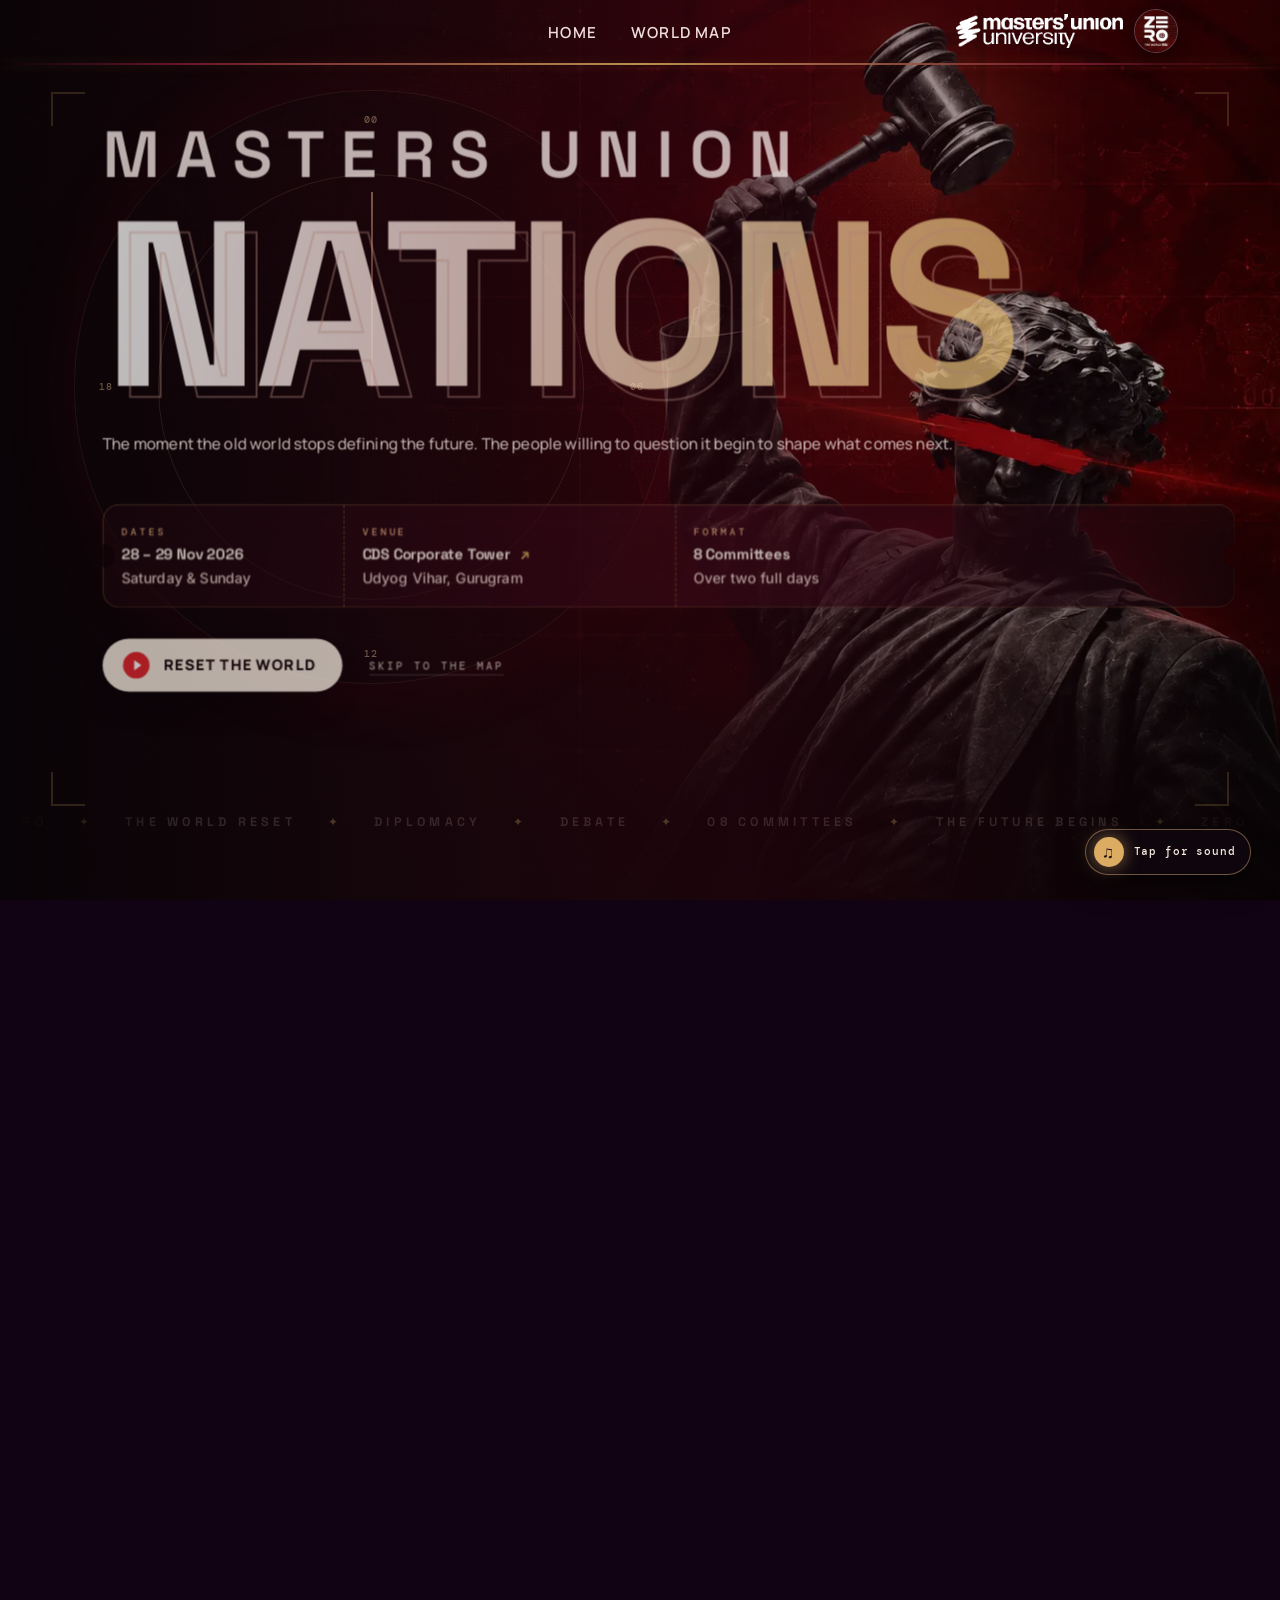
==== index.html @ 9d186e4a "Low-spec optimization and safe asset loading: index.html" ====
<!doctype html>
<html lang="en">
<head>
<base href="/">
<link rel="canonical" href="https://www.mastersunionmun.com/">
<meta charset="utf-8">
<meta name="viewport" content="width=device-width,initial-scale=1">
<meta name="theme-color" content="#100407">
<meta name="description" content="Masters' Union Nations — ZERO: The World Reset. 28–29 November 2026, Gurugram.">
<title>Masters' Union Nations — ZERO: The World Reset</title>
<link rel="preconnect" href="https://fonts.googleapis.com">
<link rel="preconnect" href="https://fonts.gstatic.com" crossorigin>
<link rel="preload" href="assets/images/mun-nations-hero-art.webp" as="image" fetchpriority="high">
<link rel="stylesheet" href="https://fonts.googleapis.com/css2?family=DM+Mono:wght@400;500&family=Manrope:wght@400;500;600;700;800&family=Playfair+Display:ital,wght@0,700;1,600&display=swap" media="print" onload="this.media='all'">
<link rel="stylesheet" href="https://fonts.googleapis.com/css2?family=Space+Grotesk:wght@400;500;600;700&family=Inter:wght@300;400;500;600;700&family=Press+Start+2P&display=swap" media="print" onload="this.media='all'">
<script>
/* Low-spec hardware gets a GPU-light site. ?perf=full overrides; ?perf=lite forces. */
(function(){
 var choice=new URLSearchParams(location.search).get('perf');
 var mem=navigator.deviceMemory,cores=navigator.hardwareConcurrency;
 var lite=choice==='lite'||(choice!=='full'&&(
  (typeof mem==='number'&&mem<=4)||(typeof cores==='number'&&cores<=4)||
  !!(navigator.connection&&navigator.connection.saveData)||
  matchMedia('(prefers-reduced-motion: reduce)').matches));
 window.MUNPerformance=Object.freeze({lite:lite,memoryGB:mem||null,cores:cores||null});
 document.documentElement.classList.toggle('low-spec',lite);
})();
</script>
<link rel="stylesheet" href="assets/css/tokens.css?v=reset-2">
<link rel="icon" type="image/svg+xml" href="assets/img/favicon.svg">
<link rel="stylesheet" href="assets/css/boardroom.css?v=reset-1">
<link rel="stylesheet" href="assets/css/home.css?v=reset-1">
<link rel="stylesheet" href="assets/css/theme-modals.css?v=reset-1" media="print" data-defer onload="this.media='all'">
<link rel="stylesheet" href="assets/css/committee-cinematics.css?v=reset-1" media="print" data-defer onload="this.media='all'">

<link rel="stylesheet" href="assets/css/committee-scenes.css?v=reset-1" media="print" data-defer onload="this.media='all'">
<link rel="stylesheet" href="assets/css/committee-sequence.css?v=4" media="print" data-defer onload="this.media='all'">
<link rel="stylesheet" href="assets/css/committee-v2.css?v=reset-1" media="print" data-defer onload="this.media='all'">
<link rel="stylesheet" href="assets/css/committee-v2-repair.css?v=reset-1" media="print" data-defer onload="this.media='all'">
<link rel="stylesheet" href="assets/css/committee-uniform.css?v=reset-1" media="print" data-defer onload="this.media='all'">
<link rel="stylesheet" href="assets/css/icard.css?v=reset-1" media="print" data-defer onload="this.media='all'">
<link rel="stylesheet" href="assets/css/revamp-home.css?v=film-word-wrap-1">
<link rel="stylesheet" href="assets/css/revamp-reset.css?v=reset-2">
<link rel="stylesheet" href="assets/css/revamp-credentials.css?v=reset-1" media="print" data-defer onload="this.media='all'">
<link rel="stylesheet" href="assets/css/map-morning-two-features.css?v=morning-2">
<link rel="stylesheet" href="assets/css/revamp-committees.css?v=perf-1" media="print" data-defer onload="this.media='all'">
<link rel="stylesheet" href="assets/css/perf.css?v=lean-1">
<link rel="stylesheet" href="assets/css/developer-credit.css?v=credits-1" media="print" data-defer onload="this.media='all'">
<link rel="stylesheet" href="assets/css/committee-prize-typography.css?v=pooltype-2" media="print" data-defer onload="this.media='all'">
<link rel="stylesheet" href="assets/css/committee-itineraries.css?v=order-of-business-1" media="print" data-defer onload="this.media='all'">
<link rel="stylesheet" href="assets/css/world-map-mcc-clarity.css?v=lean-1">
<link rel="stylesheet" href="assets/css/map-mobile.css?v=phone-map-2">
<link rel="stylesheet" href="assets/css/unhrc-protest.css?v=unhrc-1" media="print" data-defer onload="this.media='all'">
<link rel="stylesheet" href="assets/css/unhrc-aippm-editorial.css?v=editorial-1" media="print" data-defer onload="this.media='all'">
<link rel="stylesheet" href="assets/css/committee-copy-2026.css?v=content-1" media="print" data-defer onload="this.media='all'">
<link rel="stylesheet" href="assets/css/home-alignment-logo.css?v=alignment-3">
<link rel="stylesheet" href="assets/css/aippm-loader-box-fit.css?v=photo-loader-hd-2" media="print" data-defer onload="this.media='all'">
<link rel="stylesheet" href="assets/css/committee-mobile.css?v=phone-1" media="print" data-defer onload="this.media='all'">
<link rel="stylesheet" href="assets/css/intro-film.css?v=film-5">
<link rel="stylesheet" href="assets/css/low-end.css?v=20261029-1">
<script>
/* Landing stays lean until the map shows (see perf.css). Committee links opened directly never set it. */
if(location.pathname==='/'||location.pathname==='/index.html'){document.documentElement.classList.add('landing-lean');document.addEventListener('DOMContentLoaded',function(){new MutationObserver(function(_,o){if(document.body.classList.contains('at-map')){document.documentElement.classList.remove('landing-lean');o.disconnect();}}).observe(document.body,{attributes:true,attributeFilter:['class']});});}
</script>
<script>
/* Committee, modal and itinerary styles load after first paint; a committee URL opened directly needs them at once. */
if(/^\/(?:unhrc|mcc|ccep|ipl|aippm|dalal-street|startup-boardroom|international-press|startup|ip)\/?$/i.test(location.pathname))document.querySelectorAll('link[data-defer]').forEach(function(l){l.media='all';});
</script>
</head>
<body class="on-home">
<div class="grain"></div>
<div class="cursor-glow" id="cursorGlow"></div>
<header class="hud ronit" id="hud">
  <nav class="topnav" id="topnav">
    <a href="#home" data-goto="top">Home</a>
    <a href="#boardroom" data-goto="map">World map</a>
  </nav>
  <a class="mu-university-link" href="#home" data-goto="top" aria-label="Masters’ Union University"><img class="mu-university-wordmark" src="assets/img/masters-union-university-transparent.png" alt="Masters’ Union University" width="418" height="84" decoding="async"></a>
  <a class="landing-campaign-mark" href="#home" data-goto="top" aria-label="Masters' Union Nations — The World Reset"><img src="assets/img/zero-world-reset-circle.webp" alt="ZERO — The World Reset"></a>
  <button class="menu-btn" id="menuBtn" aria-label="Menu"><span></span><span></span><span></span></button>
</header>
<div class="noise">
</div>
<div class="pointer-light" id="pointerLight">
</div>
<section class="access gate-disabled" id="access" hidden aria-labelledby="accessTitle">
<div class="access-grid">
</div>
<div class="access-copy">
<p class="eyebrow">
<span class="live-dot">
</span> Diplomatic network · 2026</p>
<h1 id="accessTitle">Your seat at the<br>
<em>ZERO — The World Reset</em>
</h1>
<p>Identity clearance is required to enter the summit.</p>
<div class="access-meta">
<span>28—29 NOV 2026</span>
<span>GURUGRAM · IN</span>
</div>
</div>
<form class="credential" id="credentialForm" autocomplete="off">
<div class="lanyard">
</div>
<div class="credential-shine">
</div>
<div class="scanline">
</div>
<div class="credential-head">
<span class="seal">MU<br>N</span>
<span>DELEGATE ACCESS<br>
<b>GB—26</b>
</span>
<i id="gateLed">
</i>
</div>
<div class="portrait">
<div class="portrait-rings">
</div>
<span id="initials">ID</span>
<small>BIOMETRIC<br>CAPTURE</small>
</div>
<label for="delegateName">IDENTITY / FULL NAME</label>
<input id="delegateName" required maxlength="36" placeholder="Enter delegate name" aria-describedby="scanStatus">
<div class="credential-code">
<span>AUTH / 28.11.26</span>
<span>LEVEL / DELEGATE</span>
</div>
<button class="primary" id="verifyButton" type="submit">
<span>Verify identity</span>
<b>→</b>
</button>
<p class="scan-status" id="scanStatus">Awaiting credentials</p>
</form>
</section>
<header class="nav" id="nav">
<a class="wordmark" href="#home" data-goto="top">
<span>MU</span> Masters Union <b>Nations</b>
</a>
<nav>
<a href="#home" data-goto="top">Home</a>
</nav>
<button class="sound" id="soundToggle" aria-pressed="true">
<i>
</i>
<span>Sound on</span>
</button>
<a class="mu-university-link" href="#home" data-goto="top" aria-label="Masters’ Union University"><img class="mu-university-wordmark" src="assets/img/masters-union-university-transparent.png" alt="Masters’ Union University" width="418" height="84" decoding="async"></a>
<a class="campaign-mark-link" href="#home" data-goto="top" aria-label="Masters' Union Nations — The World Reset">
<img src="assets/img/zero-world-reset-circle.webp" alt="ZERO — The World Reset">
</a>
<button class="nav-toggle" id="navToggle" aria-label="Toggle navigation">Menu</button>
</header>
<div class="journey" id="journey">
<div class="journey-stick" id="journeyStick">
<section class="scene lobby ronit" id="home">
  <canvas id="stars"></canvas>
  <div class="lobby-glow a"></div><div class="lobby-glow b"></div>
  <div class="hero-ring" aria-hidden="true">
    <svg viewBox="0 0 400 400" fill="none">
      <circle cx="200" cy="200" r="196"/><circle cx="200" cy="200" r="150" stroke-dasharray="2 7"/>
      <ellipse cx="200" cy="200" rx="196" ry="70"/><ellipse cx="200" cy="200" rx="70" ry="196"/>
      <ellipse cx="200" cy="200" rx="140" ry="196"/><ellipse cx="200" cy="200" rx="196" ry="140"/>
      <path d="M4 200h392M200 4v392"/>
    </svg>
  </div>
  <i class="corner tl"></i><i class="corner tr"></i><i class="corner bl"></i><i class="corner br"></i>
  <div class="scroll-hint" aria-hidden="true"><span>SCROLL</span><i></i></div>
  <div class="hero-ticker" aria-hidden="true"><div class="track" id="tickerTrack"></div></div>
  <div class="zero-line" aria-hidden="true"><i></i><i></i><i></i></div>
  <div class="time-dial" aria-hidden="true"><i class="time-dial-hand"></i><b>00</b><b>06</b><b>12</b><b>18</b></div>
  <div class="time-readout" aria-hidden="true"><span>WORLD CLOCK / 2026</span><strong>23:59:<em id="timeSeconds">59</em></strong><small>THE FINAL SECOND</small></div>
  <div class="lobby-content">
    <p class="lobby-kicker">THE 2026 THEME <span>·</span> ZERO, THE WORLD RESET</p>
    <h1 class="lobby-title"><span class="t1">Masters Union</span><span class="t2" data-t="Nations">Nations</span></h1>
    <p class="lobby-sub">The moment the old world stops defining the future. The people willing to question it begin to shape what comes next.</p>
    <div class="pass" role="group" aria-label="Event details">
      <div class="pass-seg">
        <small>Dates</small>
        <b>28 &ndash; 29 Nov 2026</b>
        <span>Saturday &amp; Sunday</span>
      </div>
      <a class="pass-seg pass-link" href="https://www.google.com/maps/search/?api=1&amp;query=CDS+Corporate+Tower+Udyog+Vihar+Gurugram" target="_blank" rel="noopener" aria-label="Open CDS Corporate Tower, Udyog Vihar, Gurugram in Google Maps">
        <small>Venue</small>
        <b>CDS Corporate Tower <i>&#8599;</i></b>
        <span>Udyog Vihar, Gurugram</span>
      </a>
      <div class="pass-seg">
        <small>Format</small>
        <b>8 Committees</b>
        <span>Over two full days</span>
      </div>
      <div class="pass-seg pass-count" id="countdown" role="timer" aria-label="Time until the world resets">
        <small>The World Resets in</small>
        <div class="pc-digits">
          <div><b id="cd-days">00</b><i>days</i></div><u>:</u>
          <div><b id="cd-hours">00</b><i>hrs</i></div><u>:</u>
          <div><b id="cd-mins">00</b><i>min</i></div><u>:</u>
          <div><b id="cd-secs">00</b><i>sec</i></div>
        </div>
      </div>
    </div>
  </div>
</section>
<div class="dusk" aria-hidden="true"></div>
<canvas class="globe-canvas" id="globeCanvas" aria-hidden="true"></canvas>
<div class="impact-flash" id="impactFlash" aria-hidden="true"></div>
<div class="impact-veil" id="impactVeil" aria-hidden="true"><strong>THE WORLD RESETS</strong></div>
<div class="gb-words" aria-hidden="true"><span class="gb-word gb-l">ZERO</span><span class="gb-word gb-r">THE WORLD RESET</span></div>
<section class="theme-reveal" id="themeReveal" aria-hidden="true" aria-label="2026 theme reveal">
  <div class="theme-reveal-orbit" aria-hidden="true"><i></i></div>
  <div class="theme-reveal-inner">
    <div class="theme-reveal-top"><span>MASTERS' UNION NATIONS</span><span>TIME / 00:00:00</span></div>
    <div class="theme-reveal-title"><p>THE FINAL SECOND</p><h2><span>ZERO</span><em>THE WORLD RESET</em></h2><i aria-hidden="true"></i><p class="theme-reveal-deck">The old order ends. The future is yours to shape.</p></div>
    <div class="theme-reveal-bottom"><span>28—29 NOVEMBER 2026</span><span>SCROLL TO WITNESS THE RESET ↓</span></div>
  </div>
</section>
<div class="thud-ring" aria-hidden="true"></div>
<main>
<section class="boardroom" id="boardroom">
<div class="map-heading" aria-hidden="true">
<span class="live-dot"></span>
<p>Global committee network</p>
<b>Select a destination</b>
</div>
<div class="map-camera" id="mapCamera">
<div class="map-pan" aria-label="Swipe horizontally to explore the world map">
<div class="map-stage" id="mapStage">
<div class="map-aura">
</div>
<svg class="world" viewBox="0 0 1000 520" preserveAspectRatio="none" role="img" aria-label="Interactive world map showing eight committee destinations">
<defs>
<filter id="glow">
<feGaussianBlur stdDeviation="5" result="b"/>
<feMerge>
<feMergeNode in="b"/>
<feMergeNode in="SourceGraphic"/>
</feMerge>
</filter>
</defs>
<g class="routes" id="routes">
</g>
</svg>
<div class="nodes" id="nodes">
</div>
<aside class="map-cable" id="mapCable" aria-hidden="true"><pre id="mapCableText"></pre></aside>
<aside class="map-preview" id="mapPreview"><span id="previewNum">01</span><div><small id="previewCity">GENEVA</small><b id="previewCode">UNHRC</b><p id="previewAgenda">Addressing human trafficking across Asia and Africa.</p></div><i>ENTER ↗</i></aside>
<div class="map-readout">
<span>CURSOR <b id="coords">28.46°N / 77.02°E</b>
</span>
<span>ACTIVE ROOMS <b>08</b>
</span>
</div>
</div>
 </div>
</div>
<div class="committee-rail" id="committeeRail">
</div>
</section>
</main>
</div>
</div>

<section class="committee-flight" id="committeeFlight" aria-hidden="true" aria-label="Journey to committee">
<div class="cf-stars" aria-hidden="true"></div><div class="cf-globe" aria-hidden="true"><span class="cf-globe-shine"></span></div><div class="cf-ring" aria-hidden="true"></div>
<div class="cf-destination"><small>ROUTE LOCKED</small><b id="cfCity">MUMBAI</b><span id="cfCommittee">DALAL STREET</span></div>
<svg class="cf-rocket" viewBox="0 0 180 90" aria-hidden="true"><defs><linearGradient id="rocketHull" x1="0" x2="1"><stop stop-color="#fff4d3"/><stop offset=".7" stop-color="#e4c999"/><stop offset="1" stop-color="#fff"/></linearGradient><linearGradient id="rocketFlame" x1="0" x2="1"><stop stop-color="#ff5e75"/><stop offset=".55" stop-color="#ffd36a"/><stop offset="1" stop-color="#fff8d5"/></linearGradient></defs><path d="M28 43 2 31l11 16L2 59l28-6" fill="url(#rocketFlame)"/><path d="M48 29Q82 3 153 12l18 33-18 33Q82 87 48 61l-12-16z" fill="url(#rocketHull)" stroke="#c28f56" stroke-width="3"/><path d="M91 18q-4 27 0 54M53 29 38 17l-2 25m17 19L38 73l-2-21" fill="#c93336" stroke="#f1c46e" stroke-width="3"/><circle cx="127" cy="45" r="11" fill="#17445b" stroke="#ffd987" stroke-width="5"/><path d="M164 30q13 15 0 30" fill="#e23c3a" stroke="#ffd987" stroke-width="3"/></svg>
<img class="cf-broker" src="assets/images/dalal-broker-portrait-v2.webp" alt="" aria-hidden="true" loading="lazy" decoding="async">
<div class="cf-caption"><small>MASTERS' UNION NATIONS</small><b>One world.<br>One decisive move.</b></div>
<button class="cf-skip" id="committeeJourneySkip" type="button">Skip journey <span>↗</span></button>
</section>

<section class="dalal-crash" id="dalalCrash" aria-hidden="true" aria-label="Dalal Street market crash cinematic introduction" role="dialog" aria-modal="true" aria-labelledby="dalalCrashTitle">
<video class="dc-market-footage" id="dcMarketVideo" src="assets/video/market-data-pexels.mp4" muted playsinline preload="none" aria-hidden="true"></video>
<div class="dc-archive-floor" aria-hidden="true"></div>
<canvas class="dalal-crash-canvas" id="dalalCrashCanvas" aria-hidden="true"></canvas>
<div class="dc-atmosphere" aria-hidden="true"></div><div class="dc-scanlines" aria-hidden="true"></div>
<div class="dc-era-caption" aria-hidden="true">BOMBAY STOCK EXCHANGE<br>OPEN OUTCRY / A MARKET IN MOTION</div>
<div class="dc-ticker" aria-hidden="true"><span class="dc-live"><i></i> SIMULATED</span><b>BSE <i>•</i> DALAL STREET <i>•</i> MARKET OPEN</b><span class="dc-prices" id="dcIndex">MU INDEX&nbsp; 18,642.45&nbsp; <em>▲ 0.42%</em></span></div>
<div class="dc-data-tunnel" id="dcDataTunnel" aria-hidden="true"></div><div class="dc-crash-flash" aria-hidden="true"></div>
<div class="dc-title"><h1 id="dalalCrashTitle" aria-label="FORTUNES RISE. EMPIRES FALL.">FORTUNES RISE.<br><em>EMPIRES FALL.</em></h1><p>DALAL STREET</p><span>MASTERS’ UNION NATIONS&nbsp; / &nbsp;MUMBAI</span></div>
<button class="dc-skip" id="dalalCrashSkip" type="button">Skip intro <span aria-hidden="true">↗</span></button>
</section>

<section class="startup-launch" id="startupLaunch" aria-hidden="true" aria-label="Startup Boardroom cinematic introduction" role="dialog" aria-modal="true" aria-labelledby="startupLaunchTitle">
<video class="sl-footage sl-bridge" id="slBridgeVideo" src="assets/video/san-francisco-golden-gate-pexels.mp4" muted playsinline preload="none" aria-hidden="true"></video>
<video class="sl-footage sl-boardroom" id="slBoardroomVideo" src="assets/video/glass-boardroom-pexels.mp4" muted playsinline preload="none" aria-hidden="true"></video>
<div class="sl-vignette" aria-hidden="true"></div><div class="sl-grain" aria-hidden="true"></div><canvas class="sl-particles" id="slParticles" aria-hidden="true"></canvas>
<div class="sl-location"><i></i><span>SAN FRANCISCO <b>•</b> SILICON VALLEY</span></div>
<div class="sl-valuation" aria-live="polite" aria-atomic="true"><span>VALUATION</span><b id="slValuation">$1M</b></div>
<div class="sl-title"><p>MASTERS’ UNION NATIONS <i>·</i> SAN FRANCISCO</p><h1 id="startupLaunchTitle">STARTUP<br><em>BOARDROOM</em></h1><span>THE NEXT BILLION-DOLLAR IDEA</span></div>
<button class="sl-skip" id="startupLaunchSkip" type="button">Skip intro <span aria-hidden="true">↗</span></button>
</section>

<section class="mcc-night-flight" id="mccNightFlight" aria-hidden="true" aria-label="Midnight Crisis Committee cinematic introduction" role="dialog" aria-modal="true" aria-labelledby="mccFlightTitle">
<video class="mcc-drone-video" id="mccDroneVideo" src="assets/video/mcc-new-york-drone.mp4" muted playsinline preload="none" aria-hidden="true"></video>
<div class="mcc-night-grade" aria-hidden="true"></div><div class="mcc-city-lights" aria-hidden="true"></div><div class="mcc-flight-vignette" aria-hidden="true"></div>
<div class="mcc-flight-title"><p>MASTERS’ UNION NATIONS <i>·</i> NEW YORK</p><h1 id="mccFlightTitle">MIDNIGHT CRISIS<br><em>COMMITTEE</em></h1><span class="mcc-flight-tagline">WHEN THE CLOCK STOPS, JUDGMENT BEGINS.</span></div>
<button class="mcc-flight-skip" id="mccFlightSkip" type="button">Skip intro <span aria-hidden="true">↗</span></button>
</section>

<section class="ip-cinematic" id="ipCinematic" aria-hidden="true" aria-label="International Press cinematic introduction" role="dialog" aria-modal="true" aria-labelledby="ipCinemaTitle">
<div class="ip-cinema-atmosphere" aria-hidden="true"></div>
<i class="ip-flash ip-flash-a" aria-hidden="true"></i><i class="ip-flash ip-flash-b" aria-hidden="true"></i><i class="ip-flash ip-flash-c" aria-hidden="true"></i>
<div class="ip-cinema-depth" aria-hidden="true">
  <article class="ip-paper ip-paper-far ip-paper-a"><header><b>THE WORLD</b><small>GLOBAL EDITION · 28 NOV</small></header><h2>THE WORLD<br>IS IN SESSION</h2><div class="ip-paper-photo ip-photo-globe"></div><div class="ip-paper-columns"><i></i><i></i><i></i></div></article>
  <article class="ip-paper ip-paper-back ip-paper-b"><header><b>THE DISPATCH</b><small>INDEPENDENT · NO. 08</small></header><h2>POWER.<br>POLICY. PEOPLE.</h2><div class="ip-paper-columns"><i></i><i></i><i></i></div><div class="ip-paper-rule"></div></article>
  <article class="ip-paper ip-paper-mid ip-paper-c"><header><b>THE LEDGER</b><small>SUMMIT SPECIAL</small></header><h2>INSIDE THE<br>DECISIONS</h2><div class="ip-paper-photo ip-photo-briefing"></div><div class="ip-paper-columns"><i></i><i></i><i></i></div></article>
  <article class="ip-paper ip-paper-front ip-paper-d"><header><b>THE OBSERVER</b><small>LIVE FROM THE FLOOR</small></header><h2>THE STORIES<br>THAT MOVE US</h2><div class="ip-paper-columns"><i></i><i></i><i></i></div><div class="ip-paper-rule"></div></article>
  <article class="ip-paper ip-paper-front ip-paper-e"><header><b>WORLD / PRESS</b><small>MASTERS' UNION NATIONS</small></header><h2>TRUTH IS THE<br>FIRST DRAFT</h2><div class="ip-paper-photo ip-photo-press"></div><div class="ip-paper-columns"><i></i><i></i><i></i></div></article>
  <div class="ip-camera-rig">
    <img class="ip-camera" src="assets/images/ip-press-camera.webp" alt="Premium press camera with a reflective glass lens" loading="lazy" decoding="async">
  </div>
</div>
<div class="ip-title-lockup"><p>THE WORLD, THROUGH A DIFFERENT LENS</p><h1 id="ipCinemaTitle" aria-label="THE WORLD IS WATCHING.">THE WORLD<br><em>IS WATCHING.</em></h1><span>MASTERS’ UNION NATIONS</span></div>
<button class="ip-cinema-skip" id="ipCinemaSkip" type="button">Skip intro <span>↗</span></button>
</section>

<section class="dalal-page" id="dalalCommitteePage" role="dialog" aria-modal="true" aria-labelledby="dpTitle" aria-hidden="true">
<header class="dp-nav"><button id="dalalPageClose" type="button" aria-label="Return to committee map">← <span>World map</span></button><a class="dp-brand" href="#dalalTop">MU <i>/</i> MUN</a><div class="dp-nav-right"><a class="dp-nav-cta" href="#dalalRegister">Register <span>↗</span></a><img class="mu-university-wordmark" src="assets/img/masters-union-university-transparent.png" alt="Masters’ Union University" width="418" height="84" decoding="async"><img class="committee-brand-mark" src="assets/img/zero-world-reset-circle.webp" alt="ZERO — The World Reset"></div></header>
<main class="dp-scroll" id="dalalPageScroll">

<section class="dp-hero" id="dalalTop"><div class="dp-scene" aria-hidden="true"><div class="dp-bse-panorama"></div><div class="dp-market-display"><div class="dp-market-tape"><span>MU MARKET SIMULATION · EQUITY DESK <b>+1.42%</b> · IPO INDEX <b>+0.86%</b> · DALAL STREET <b>OPEN</b> · </span><span>MU MARKET SIMULATION · EQUITY DESK <b>+1.42%</b> · IPO INDEX <b>+0.86%</b> · DALAL STREET <b>OPEN</b> · </span></div></div><svg class="dp-chart" viewBox="0 0 480 160" preserveAspectRatio="none"><path d="M0 132 L35 117 L61 122 L94 86 L128 94 L156 78 L190 93 L228 56 L264 66 L300 45 L325 68 L355 28 L388 43 L420 19 L480 5"/></svg></div><div class="dp-hero-glow"></div><div class="dp-hero-copy"><p class="dp-eyebrow"><i></i> COMMITTEE 06 &nbsp;·&nbsp; MUMBAI, INDIA</p><h1 id="dpTitle" aria-label="DALAL STREET"><span>DALAL</span><br><em>STREET</em></h1><p class="dp-hero-tagline">WHERE EVERY DECISION MOVES THE MARKET.</p><div class="dp-meta"><span>28—29 NOV 2026</span><span>MASTERS' UNION · GURUGRAM</span></div><div class="dp-hero-actions"><a class="dp-primary" href="#dalalBrief">Explore the committee <b>↓</b></a><button class="mu-dalal-register" type="button">Start registration <b>↓</b></button></div></div><div class="dp-hero-caption"><span>THE BOMBAY STOCK EXCHANGE</span><i>19°04′34″N &nbsp; 72°52′40″E</i></div></section>

<section class="dp-section dp-brief" id="dalalBrief"><div class="dp-section-title"><small>01 / THE BRIEF</small><h2>Think like an<br><em>underwriter.</em></h2></div><div class="dp-brief-copy"><p class="dp-lead">An IPO underwriting simulation, not a parliamentary debate.</p><p>Research the company, investigate its prospects and risks, then set a defensible offer price. Negotiate the offering and prepare to take it to market.</p><div class="dp-tags"><span>MARKETS</span><span>FINANCE</span><span>RISK</span><span>NEGOTIATION</span></div></div></section>
<section class="dp-playbook"><div><small>02 / YOUR PLAYBOOK</small><h2>Make your<br><em>call.</em></h2><p>Do the diligence. Set the price. Pitch the issue and negotiate the close.</p></div><ol><li><i>01</i><span><b>Do the diligence</b><small>Know the company before you price it.</small></span></li><li><i>02</i><span><b>Set the price</b><small>Build a valuation you can defend.</small></span></li><li><i>03</i><span><b>Ring the bell</b><small>Pitch, negotiate and close the deal.</small></span></li></ol></section>
<section class="mun-itinerary" id="dpItinerary" aria-label="Dalal Street order of business, day one and day two"></section>
<section class="dp-awards"><div class="dp-awards-head"><small>03 / TOTAL PRIZE POOL</small><h2>Total prize pool.<br><em>Make it count.</em></h2><p>Combined prize pool for Dalal Street.</p></div><article><small>TOTAL PRIZE POOL</small><b>₹20,000</b><span>Combined prize pool for this committee.</span></article></section>

<section class="dp-register" id="dalalRegister"><div class="dp-register-copy"><small>CREDENTIALS</small><h2>Step onto<br><em>Dalal Street.</em></h2><p>Enter your details to begin. Next, create your delegate ID and continue to payment.</p><div class="dp-register-details"><span>IN PERSON <b>Mumbai-inspired market simulation</b></span><span>VENUE <b>CDS Corporate Tower, Udyog Vihar</b></span><span>CONFERENCE DATES <b>28—29 November 2026</b></span></div></div><form class="dp-form" id="dalalInlineForm"><label>FULL NAME<input name="name" required autocomplete="name" placeholder="Your full name"></label><label>EMAIL<input name="email" type="email" required autocomplete="email" placeholder="you@example.com"></label><label>INSTITUTION<input name="institution" required autocomplete="organization" placeholder="School or university"></label><label>Phone number<input name="phone" type="tel" required autocomplete="tel" inputmode="tel" maxlength="16" pattern="[+]?[0-9]{7,15}" title="Enter 7–15 digits, optionally starting with +; omit spaces." placeholder="+919876543210"></label><input type="hidden" name="applyingFor" value="DALAL"><p class="dp-form-note" id="dalalFormNote" aria-live="polite"></p><button type="submit">Start registration <b>↗</b></button><small>Next, continue to delegate ID and payment.</small></form></section>
<footer class="dp-footer with-site-credit"><span>DALAL STREET · MASTERS' UNION NATIONS</span><span class="site-credit" aria-label="Designed and developed by Aadhar Gupta and Ronit Pahuja"><span class="site-credit-label">Designed &amp; developed by</span><span class="site-credit-names"><a href="https://github.com/Aadhar-Gupta-0" target="_blank" rel="noopener noreferrer">Aadhar Gupta</a><span class="site-credit-join" aria-hidden="true">&amp;</span><a href="https://github.com/ronitpahuja08" target="_blank" rel="noopener noreferrer">Ronit Pahuja</a></span></span><a href="#dalalTop">Back to top ↑</a></footer>

</main>
<aside class="dp-mascot" id="dalalMascot" aria-hidden="true"><img src="assets/images/dalal-broker-portrait-v2.webp" alt="" loading="lazy" decoding="async"></aside>
</section>

<section class="committee-page" id="committeePage" role="dialog" aria-modal="true" aria-labelledby="cpTitle" aria-hidden="true">
<header class="cp-nav">
<button class="cp-back" id="committeePageClose" type="button"><span aria-hidden="true">←</span> World map</button>
<div class="cp-nav-right">
<a class="cp-nav-register" href="#cpRegister">Register <span aria-hidden="true">↗</span></a>
<img class="mu-university-wordmark" src="assets/img/masters-union-university-transparent.png" alt="Masters’ Union University" width="418" height="84" decoding="async">
<img class="committee-brand-mark" src="assets/img/zero-world-reset-circle.webp" alt="ZERO — The World Reset">
</div>
</header>
<main class="cp-scroll" id="committeePageScroll" tabindex="-1">
<div class="cp-scroll-backdrop" aria-hidden="true"></div>
<section class="cp-hero" id="committeePageTop" aria-labelledby="cpTitle">
<div class="mcc-scene" aria-hidden="true"><div class="mcc-panorama"></div><div class="mcc-haze"></div><div class="mcc-stars"></div><div class="mcc-rail"><div class="mcc-train"><span class="mcc-car"><i></i><i></i><i></i><i></i></span><span class="mcc-car"><i></i><i></i><i></i><i></i></span><span class="mcc-car"><i></i><i></i><i></i><i></i></span><span class="mcc-car"><i></i><i></i><i></i><i></i></span><span class="mcc-car"><i></i><i></i><i></i><i></i></span></div></div><div class="mcc-foreground"></div></div>
<div class="ipl-scene" aria-hidden="true"><div class="ipl-panorama"></div><div class="ipl-stands"></div><div class="ipl-crowd-flash"></div><img class="ipl-bowler" src="assets/images/ipl-bowler.webp" alt="" loading="lazy" decoding="async"><img class="ipl-batsman" src="assets/images/ipl-batsman.webp" alt="" loading="lazy" decoding="async"><div class="ipl-ball"></div><div class="ipl-haze"></div></div>
<div class="cp-hero-copy">
<p class="cp-eyebrow"><span id="cpNumber">COMMITTEE 01</span><i aria-hidden="true"></i><span id="cpLocation">GENEVA / SWITZERLAND</span></p>
<h1 id="cpTitle"><span id="cpHeroA">The room is</span><br><em id="cpHeroB">yours to shape.</em></h1>
<p class="mu-mcc-tagline">BEYOND LIFE. BEYOND TIME.</p>
<h2 class="cp-full-name" id="cpFullName">Committee name</h2>
<p class="cp-agenda" id="cpAgenda"></p>
<div class="cp-meta"><span>28—29 NOV 2026</span><span>MASTERS' UNION · GURUGRAM</span></div>
<div class="mu-hero-actions"><a class="cp-primary" href="#cpBrief">Explore the committee <b aria-hidden="true">↓</b></a></div>
</div>
<aside class="cp-hero-art" aria-hidden="true">
<div class="cp-art-grid"></div><div class="cp-art-orbit"></div>
<span class="cp-art-code" id="cpArtCode">UNHRC</span>
<div class="cp-art-caption"><small>COMMITTEE LOCATION</small><b id="cpArtCity">GENEVA</b></div>
</aside>
</section>
<section class="cp-section cp-brief" id="cpBrief">
<div class="cp-section-label"><small>01 / THE MANDATE</small><h2>Understand<br><em>what is at stake.</em></h2></div>
<div class="cp-brief-copy"><p class="cp-lead" id="cpLead"></p><p id="cpIntro"></p><div class="cp-tags" id="cpSkills"></div></div>
</section>
<section class="cp-do">
<div class="cp-do-head"><small>02 / YOUR ROLE</small><h2>How the room<br><em>moves forward.</em></h2><p>Every committee rewards preparation, clear thinking and the ability to work with the room.</p></div>
<ol class="cp-steps" id="cpSteps"></ol>
</section>
<section class="ipl-auction-guide" aria-labelledby="iplAuctionTitle">
  <div class="ipl-auction-intro"><small>IPL / THE AUCTION PROCESS</small><h2 id="iplAuctionTitle">GOING ONCE,<br><em>going twice.</em></h2><p>Seven steps from the retention list to the final squad.</p></div>
  <ol class="ipl-auction-list">
    <li><span>01</span><div><b>Retentions</b><p>Teams lock in core players before the auction.</p></div></li>
    <li><span>02</span><div><b>The purse</b><p>Every franchise starts with the same budget.</p></div></li>
    <li><span>03</span><div><b>Player sets</b><p>Players come up in groups: marquee, batters, bowlers, all-rounders and keepers.</p></div></li>
    <li><span>04</span><div><b>The bidding</b><p>Players open at a base price; bids rise until the hammer falls.</p></div></li>
    <li><span>05</span><div><b>Right to Match</b><p>Teams can match the winning bid to keep a former player.</p></div></li>
    <li><span>06</span><div><b>Accelerated round</b><p>Unsold players return for a fast final round.</p></div></li>
    <li><span>07</span><div><b>Squad check</b><p>Every team must meet squad size and overseas-player limits.</p></div></li>
  </ol>
</section>
<section class="mun-itinerary" id="cpItinerary" aria-label="Committee order of business, day one and day two"></section>
<section class="cp-awards" id="cpAwards">
<div class="cp-awards-head"><small>03 / TOTAL PRIZE POOL</small><h2>Total prize pool.<br><em>At stake.</em></h2><p id="cpAwardsNote"></p></div>
<div class="cp-awards-list" id="cpAwardsList"></div>
</section>
<section class="cp-register" id="cpRegister">
<div><small>CREDENTIALS</small><h2>Bring your point<br><em>of view.</em></h2><p>Register for this committee and prepare to take part in two days of debate, decision-making and collaboration.</p></div>
<div class="cp-register-actions"><button class="cp-apply" id="committeePageApply" type="button">Start registration <b aria-hidden="true">↗</b></button><small>Registration continues in the existing delegate form.</small></div>
</section>
<footer class="cp-footer with-site-credit"><span>MASTERS' UNION NATIONS · THE WORLD RESET</span><span class="site-credit" aria-label="Designed and developed by Aadhar Gupta and Ronit Pahuja"><span class="site-credit-label">Designed &amp; developed by</span><span class="site-credit-names"><a href="https://github.com/Aadhar-Gupta-0" target="_blank" rel="noopener noreferrer">Aadhar Gupta</a><span class="site-credit-join" aria-hidden="true">&amp;</span><a href="https://github.com/ronitpahuja08" target="_blank" rel="noopener noreferrer">Ronit Pahuja</a></span></span><a href="#committeePageTop">Back to top ↑</a></footer>
</main>
</section>

<section class="dossier" id="dossier" aria-hidden="true">
<button class="close" id="dossierClose" aria-label="Close dossier">Close ×</button>
<div class="dossier-visual">
<div class="crest" id="dossierCrest">
</div>
<p id="dossierCity">
</p>
<div class="visual-rings">
</div>
</div>
<div class="dossier-content">
<p class="eyebrow" id="dossierIndex">
</p>
<h2 id="dossierCode">
</h2>
<h3 id="dossierFull">
</h3>
<div class="agenda">
<small>THE AGENDA</small>
<p id="dossierAgenda">
</p>
</div>
<div class="dossier-copy">
<div>
<small>BRIEFING</small>
<p id="dossierIntro">
</p>
</div>
<div>
<small>IN THE ROOM</small>
<p id="dossierExpect">
</p>
</div>
</div>
<div class="skill-row" id="skills">
</div>
<div class="dossier-actions">
<button class="primary" id="dossierApply">Apply for this committee <b>→</b>
</button>
<a class="matrix-chip" id="dossierMatrix" target="_blank" rel="noopener" hidden>Matrix link &#8599;</a>
<button class="committee-sound" id="dossierSound" type="button"><span>■</span> Stop committee music</button>
<p id="dossierAwards"></p>
</div>
</div>
</section>
<dialog class="modal apply-modal" id="applyModal" role="dialog" aria-modal="true" aria-labelledby="formTitle">
<button class="close modal-close" data-close="applyModal" type="button">Close &times;</button>
<div class="ap-grid">
<aside class="ap-side">
<p class="ap-eyebrow"><i class="ap-dot"></i> Delegate onboarding</p>
<div class="ap-crest" id="formCrest">MCC</div>
<h3 class="ap-full" id="formFull">Committee</h3>
<p class="ap-agenda" id="formAgenda"></p>
<ul class="ap-facts">
<li><b>28 &ndash; 29 Nov 2026</b><span>Two full days</span></li>
<li><b>CDS Corporate Tower</b><span>Udyog Vihar, Gurugram</span></li>
</ul>
</aside>
<div class="ap-main">
<h2 id="formTitle">Application</h2>
<p class="ap-lead">Fill in your details, then continue to registration to confirm your seat.</p>
<form id="applyForm">
<div class="ap-row">
<label><span>Full name</span><input id="fName" name="name" required autocomplete="name" placeholder="Your full name"></label>
<label><span>Email</span><input name="email" type="email" required autocomplete="email" placeholder="you@example.com"></label>
</div>
<label><span>Applying for</span><select id="fRole" name="applyingFor"></select></label>
<label><span>Institution</span><input name="institution" required autocomplete="organization" placeholder="School or university"></label>
<label><span>Phone number</span><input name="phone" type="tel" required autocomplete="tel" inputmode="tel" maxlength="16" pattern="[+]?[0-9]{7,15}" title="Enter 7–15 digits, optionally starting with +; omit spaces." placeholder="+919876543210"></label>
<p class="form-note" id="formNote"></p>
<button class="primary ap-submit" type="submit"><span>Proceed to registration</span><b>&rarr;</b></button>
<p class="secure-note">Next step: a registration payment unlocks your delegate ID.</p>
</form>
</div>
</div>
</dialog>
<dialog class="modal studio-modal" id="studioModal" role="dialog" aria-modal="true" aria-labelledby="studioTitle">
<button class="close modal-close" data-close="studioModal">Close ×</button>
<div class="studio-head">
<div>
<p class="eyebrow">Virtual delegate ID studio</p>
<h2 id="studioTitle">Make your identity official.</h2>
</div>
<span class="unlocked">● STUDIO UNLOCKED</span>
</div>
<div class="studio-grid">
<form id="studioForm" class="studio-controls">
<label>Name<input id="sName" maxlength="36">
</label>
<label>School / university<input id="sSchool" maxlength="54">
</label>
<label>Portfolio / country<input id="sPortfolio" maxlength="40" placeholder="e.g. Republic of India">
</label>
<label>Profile photo<input id="sPhoto" type="file" accept="image/*">
</label>
<div>
<small>CARD FINISH</small>
<div class="finish-picks">
<button type="button" data-finish="glass" class="active">Glass</button>
<button type="button" data-finish="obsidian">Obsidian</button>
<button type="button" data-finish="ivory">Ivory</button>
<button type="button" data-finish="foil">Foil</button>
</div>
</div>
</form>
<div class="canvas-side">
<canvas id="cardCanvas" width="1080" height="1350">
</canvas>
<section class="payment-panel" id="paymentPanel">
<div><small>SECURE REGISTRATION</small><b id="paymentAmount">Registration payment</b><p id="paymentStatus">Complete payment to unlock your downloadable delegate ID.</p></div>
<button class="primary" id="paymentButton" type="button">Pay securely <span>↗</span></button>
</section>
<div>
<button class="primary" id="cardDownload" disabled>Download PNG ↓</button>
<button class="secondary" id="cardShare" disabled>Share card ↗</button>
</div>
</div>
</div>
</dialog>
<div class="toast" id="toast">
</div>
<button class="journey-music-toggle" id="journeyMusicToggle" type="button" aria-pressed="false" aria-label="Turn on soundtrack"><span class="journey-music-icon" aria-hidden="true">♫</span><span class="journey-music-label">Music off</span></button>
<script src="assets/js/soundscape.js?v=low-spec-1"></script>
<script src="assets/js/home.js?v=low-spec-1"></script>
<script src="assets/js/hero-strike.js?v=low-spec-1"></script>
<script src="assets/js/boardroom.js?v=low-spec-1">
</script>
<script src="assets/js/journey-audio.js?v=low-spec-1"></script>
<script type="module" src="assets/js/dalal-crash.js?v=reset-1"></script>
<script type="module" src="assets/js/startup-launch.js?v=reset-1"></script>
<script src="assets/js/mcc-night-flight.js?v=reset-1"></script>

<script src="assets/js/committee-scenes.js?v=reset-1"></script>
<script src="assets/js/unhrc-protest.js?v=unhrc-1"></script>
<script src="assets/js/unhrc-editorial.js?v=editorial-1"></script>
<script src="assets/js/committee-sequence.js?v=perf-1"></script>
<script src="assets/js/warmup.js?v=low-spec-1"></script>
<script src="assets/js/committee-cinematics.js?v=low-spec-1"></script>
<script src="assets/js/committee-v2.js?v=low-spec-1"></script>
<script src="assets/js/committee-mobile.js?v=phone-1"></script>
<script src="assets/vendor/qrcode-generator-1.4.4.min.js"></script>
<script src="assets/js/icard.js?v=reset-1"></script>
<script src="assets/js/page-routes.js?v=routes-1"></script>
<script src="assets/js/committee-itineraries.js?v=order-of-business-1"></script>
<script type="module" src="assets/js/intro-film.js?v=low-spec-1"></script>
</body>
</html>
---- assets/css/tokens.css ----
/* ZERO: The World Reset — shared tokens. See docs/revamp-spec.md. */
:root{
  --void:#0B0306;
  --oxblood:#5E0B1C;
  --signal:#E0282E;
  --brass:#D2A95C;
  --ivory:#F3E9DC;
  --ash:#9C8A88;
  --hair:rgba(243,233,220,.14);

  --f-display:'Manrope','Space Grotesk',system-ui,sans-serif;
  --f-serif:'Playfair Display',Georgia,serif;
  --f-mono:'DM Mono',ui-monospace,monospace;

  --ease-out:cubic-bezier(.23,1,.32,1);
  --ease-io:cubic-bezier(.77,0,.175,1);
  --ease-drawer:cubic-bezier(.32,.72,0,1);

  /* Instrument Serif ships one weight; never fake-bold it. */
  font-synthesis-weight:none;
}
::selection{background:var(--signal);color:var(--ivory)}
:focus-visible{outline:2px solid var(--brass);outline-offset:3px}
---- assets/css/boardroom.css ----
:root{--ink:#ecf0e8;--muted:#a87d88;--bg:#110313;--panel:#18081a;--line:rgba(242,205,214,.14);--lime:#d2a95c;--gold:#e9c873;--sans:Manrope,sans-serif;--serif:"Playfair Display",serif;--mono:"DM Mono",monospace}
*{box-sizing:border-box}
html{scroll-behavior:smooth}
body{margin:0;background:var(--bg);color:var(--ink);font-family:var(--sans);overflow-x:hidden}
body.locked,body.overlay{overflow:hidden}
button,input,select,textarea{font:inherit}
button,a{color:inherit}
a{text-decoration:none}
.noise{position:fixed;inset:0;z-index:100;pointer-events:none;opacity:.035;background:url("data:image/svg+xml,%3Csvg viewBox='0 0 180 180' xmlns='http://www.w3.org/2000/svg'%3E%3Cfilter id='n'%3E%3CfeTurbulence type='fractalNoise' baseFrequency='.9' numOctaves='3'/%3E%3C/filter%3E%3Crect width='100%25' height='100%25' filter='url(%23n)'/%3E%3C/svg%3E")}
.pointer-light{position:fixed;width:32rem;height:32rem;border-radius:50%;background:radial-gradient(circle,rgba(210,169,92,.07),transparent 68%);transform:translate(-50%,-50%);pointer-events:none;z-index:0}
.eyebrow{font:500 .67rem var(--mono);letter-spacing:.15em;text-transform:uppercase;color:#cdafb6}
.live-dot{display:inline-block;width:7px;height:7px;border-radius:50%;background:var(--lime);box-shadow:0 0 12px var(--lime);margin-right:8px;animation:pulse 2s infinite}
@keyframes pulse{50%{opacity:.35}
}
em{font-family:var(--serif);font-weight:600;color:var(--gold)}

.access{position:fixed;inset:0;z-index:90;display:grid;grid-template-columns:1fr 430px;align-items:center;gap:8vw;padding:7vw 10vw;background:radial-gradient(circle at 75% 30%,#420c19 0,transparent 34%),#120414;transition:clip-path 1.1s cubic-bezier(.75,0,.2,1),visibility 1.1s;clip-path:inset(0)}
.access.cleared{clip-path:inset(0 0 100% 0);visibility:hidden}
.access-grid{position:absolute;inset:0;opacity:.2;background-image:linear-gradient(var(--line) 1px,transparent 1px),linear-gradient(90deg,var(--line) 1px,transparent 1px);background-size:70px 70px;transform:perspective(500px) rotateX(60deg) scale(1.4) translateY(22%);mask-image:linear-gradient(transparent,#000)}
.access-copy{position:relative}
.access-copy h1{font-size:clamp(3.2rem,6vw,7rem);line-height:.92;letter-spacing:-.065em;margin:1.5rem 0;max-width:800px}
.access-copy>p:not(.eyebrow){color:var(--muted);font-size:1rem}
.access-meta{display:flex;gap:2rem;margin-top:5rem;font:500 .7rem var(--mono);letter-spacing:.1em}
.credential{position:relative;z-index:2;padding:2rem;border:1px solid rgba(248,218,226,.25);border-radius:22px;background:linear-gradient(145deg,rgba(255,255,255,.1),rgba(255,255,255,.025));box-shadow:0 35px 100px #0009,inset 0 1px #fff3;backdrop-filter:blur(18px);transform:perspective(900px) rotateY(-5deg);overflow:hidden}
.credential.scanning{animation:cardScan 1.7s ease-in-out}
@keyframes cardScan{40%{transform:perspective(900px) rotateY(5deg) scale(1.025)}
80%{transform:perspective(900px) rotateY(-2deg)}
}
.lanyard{position:absolute;top:-25px;left:50%;width:70px;height:38px;border:8px solid #221324;border-radius:20px;transform:translateX(-50%)}
.credential-shine{position:absolute;inset:0;background:linear-gradient(110deg,transparent 30%,#fff2 50%,transparent 70%);transform:translateX(-120%)}
.scanning .credential-shine{animation:shine 1.3s ease}
@keyframes shine{to{transform:translateX(120%)}
}
.scanline{position:absolute;left:0;right:0;top:-5%;height:2px;background:var(--lime);box-shadow:0 0 25px 5px var(--lime);opacity:0}
.scanning .scanline{opacity:1;animation:scan 1.5s ease-in-out}
@keyframes scan{to{top:105%}
}
.credential-head{display:flex;align-items:center;gap:14px;font:400 .58rem/1.6 var(--mono);letter-spacing:.1em}
.credential-head .seal{display:grid;place-items:center;width:48px;height:48px;border:1px solid var(--gold);border-radius:50%;font:bold .65rem/1 var(--sans);color:var(--gold)}
.credential-head b{color:var(--muted)}
.credential-head i{margin-left:auto;width:8px;height:8px;border-radius:50%;background:#ff665c;box-shadow:0 0 12px #ff665c}
.credential-head i.ok{background:var(--lime);box-shadow:0 0 12px var(--lime)}
.portrait{height:190px;margin:2rem 0;display:grid;place-items:center;position:relative;border-block:1px solid var(--line);background:radial-gradient(circle,#e6abba13,transparent 60%)}
.portrait>span{font:600 3.5rem var(--serif);color:var(--gold)}
.portrait small{position:absolute;right:0;bottom:14px;text-align:right;font:400 .52rem/1.5 var(--mono);color:var(--muted)}
.portrait-rings{position:absolute;width:130px;aspect-ratio:1;border:1px dashed #ebd0d744;border-radius:50%;animation:spin 15s linear infinite}
.portrait-rings:after{content:"";position:absolute;inset:16px;border:1px solid #d2a95c44;border-radius:50%}
@keyframes spin{to{transform:rotate(1turn)}
}
.credential label,.modal label,.studio-controls small{display:grid;gap:8px;font:500 .58rem var(--mono);letter-spacing:.1em;color:var(--muted)}
.credential input,.modal input,.modal select,.modal textarea{width:100%;border:0;border-bottom:1px solid #ffffff3b;background:transparent;color:var(--ink);padding:12px 2px;outline:none}
.credential input{font-size:1.25rem}
.credential input:focus,.modal input:focus,.modal textarea:focus{border-color:var(--lime)}
.credential-code{display:flex;justify-content:space-between;margin:15px 0 25px;font:400 .5rem var(--mono);color:#9c6c78}
.primary,.secondary{display:flex;justify-content:space-between;align-items:center;width:100%;border:0;border-radius:2px;padding:16px 20px;background:var(--lime);color:#140716;font-weight:700;cursor:pointer;transition:.25s}
.primary:hover{filter:brightness(1.08);transform:translateY(-2px)}
.scan-status{text-align:center;font:400 .58rem var(--mono);letter-spacing:.12em;color:var(--muted);margin:14px 0 0}
.scan-status.ok{color:var(--lime)}

.nav{position:fixed;z-index:50;top:0;left:0;right:0;height:75px;padding:0 4vw;display:flex;align-items:center;gap:3rem;border-bottom:1px solid var(--line);background:#110313cc;backdrop-filter:blur(18px)}
.wordmark{display:flex;align-items:center;gap:10px;font-size:.78rem;font-weight:600}
.wordmark span{display:grid;place-items:center;width:35px;height:35px;border:1px solid var(--gold);border-radius:50%;color:var(--gold);font-size:.62rem}
.wordmark b{color:var(--gold)}
.nav nav{display:flex;gap:2rem;margin:auto}
.nav nav a{font-size:.72rem;color:#c09ea6;transition:.2s}
.nav nav a:hover{color:var(--ink)}
.sound{display:flex;align-items:center;gap:10px;border:1px solid var(--line);border-radius:30px;padding:9px 13px;background:#ffffff05;font:500 .58rem var(--mono);text-transform:uppercase;cursor:pointer}
.sound i{width:7px;height:7px;border-radius:50%;background:#68706b}
.sound[aria-pressed=true] i{background:var(--lime);box-shadow:0 0 10px var(--lime)}
.nav-toggle{display:none}

.boardroom{position:relative;min-height:100vh;padding:125px 4vw 50px;display:grid;grid-template-columns:minmax(280px,31%) 1fr;grid-template-rows:1fr auto;gap:20px;overflow:hidden}
.boardroom:before{content:"";position:absolute;inset:0;background:radial-gradient(circle at 70% 45%,#450918 0,transparent 35%),linear-gradient(120deg,#120415,#09020a);z-index:-2}
.boardroom-copy{align-self:center;padding-left:3vw;z-index:2}
.boardroom h2,.section h2,.contact h2{font-size:clamp(3.3rem,6vw,7rem);line-height:.88;letter-spacing:-.065em;margin:1.2rem 0}
.boardroom-copy>p:not(.eyebrow){max-width:390px;color:var(--muted);font-size:.92rem;line-height:1.7}
.event-pill{margin-top:2.5rem;display:grid;grid-template-columns:auto 1fr;width:min(360px,100%);padding:16px;border:1px solid var(--line);background:#ffffff05}
.event-pill span{grid-row:span 2;font:700 1.8rem var(--serif);color:var(--gold);padding-right:16px;margin-right:16px;border-right:1px solid var(--line)}
.event-pill b{text-transform:uppercase;font-size:.7rem;letter-spacing:.08em}
.event-pill small{font-size:.62rem;color:var(--muted);line-height:1.5}
.map-stage{position:relative;align-self:center;aspect-ratio:1.8;transform-style:preserve-3d;transition:transform .16s ease-out;border:1px solid #cc8c9c12;border-radius:50%;background:radial-gradient(ellipse at center,#270a2c 0,#120415 58%,transparent 70%);box-shadow:inset 0 0 90px #ff457308,0 40px 90px #0008;cursor:grab;will-change:transform}.map-stage.dragging{cursor:grabbing;transition:none}.map-stage:before{content:"";position:absolute;inset:3%;border:1px solid #cc8c9c14;border-radius:50%;pointer-events:none;transform:translateZ(-18px)}.map-stage:after{content:"DRAG TO ROTATE / LIVE";position:absolute;right:5%;top:8%;font:500 .48rem var(--mono);letter-spacing:.14em;color:#a56374;transform:translateZ(65px)}
.map-aura{position:absolute;inset:10%;background:radial-gradient(ellipse,#ff568016,transparent 65%);filter:blur(20px)}
.world{width:100%;height:100%;overflow:visible;filter:drop-shadow(0 25px 30px #000);transform:translateZ(28px);transform-style:preserve-3d}
.latitudes{fill:none;stroke:#c881931c;stroke-width:1}
.ocean-glow{fill:url(#oceanGlow)}.land{fill:url(#landFill);stroke:#da97a8;stroke-opacity:.48;stroke-width:1.15;stroke-linejoin:round;vector-effect:non-scaling-stroke}.land path{transition:fill .35s,stroke .35s}.map-stage:hover .land path{fill:#c16d821f;stroke:#f4becb;stroke-opacity:.62}.coast-lights{fill:#d8ff73;filter:url(#glow)}.coast-lights circle{animation:cityBlink 3s ease-in-out infinite}.coast-lights circle:nth-child(2n){animation-delay:-1.2s}.coast-lights circle:nth-child(3n){animation-delay:-2.1s}@keyframes cityBlink{50%{opacity:.25}}
.routes path{fill:none;stroke:#d2a95c66;stroke-width:1;stroke-dasharray:4 8;animation:dash 18s linear infinite}
@keyframes dash{to{stroke-dashoffset:-200}
}
.orbit{position:absolute;left:50%;top:50%;border:1px solid #e7a7b71a;border-radius:50%;transform:translate(-50%,-50%) rotate(-8deg)}
.o1{width:95%;height:55%}
.o2{width:65%;height:85%;transform:translate(-50%,-50%) rotate(55deg)}
.node{--c:var(--lime);position:absolute;left:var(--x);top:var(--y);border:0;background:none;color:var(--ink);transform:translate(-50%,-50%) translateZ(72px);cursor:pointer;text-align:left;z-index:3}
.node-dot{display:block;width:13px;height:13px;border:2px solid var(--c);border-radius:50%;background:#110313;box-shadow:0 0 15px var(--c)}
.node-dot:after{content:"";position:absolute;width:28px;height:28px;left:-9px;top:-9px;border:1px solid var(--c);border-radius:50%;animation:nodePulse 2.5s infinite}
@keyframes nodePulse{70%,100%{transform:scale(1.8);opacity:0}
}
.node-label{position:absolute;left:18px;top:-6px;white-space:nowrap;font:500 .58rem var(--mono);letter-spacing:.08em;text-shadow:0 2px 6px #000}
.node-label small{display:block;color:#a2707d;font-size:.48rem;margin-top:4px}
.node:hover,.node.active{z-index:8}.node:hover .node-label,.node.active .node-label{color:var(--c)}.node:hover .node-dot,.node.active .node-dot{transform:scale(1.5);background:var(--c)}.map-preview{--pc:var(--lime);position:absolute;left:5%;bottom:7%;z-index:10;width:min(360px,42%);display:grid;grid-template-columns:auto 1fr auto;gap:14px;align-items:start;padding:15px;border:1px solid color-mix(in srgb,var(--pc) 36%,transparent);background:#120414e8;box-shadow:0 18px 60px #0008;backdrop-filter:blur(15px);opacity:0;transform:translateY(12px);pointer-events:none;transition:.25s}.map-preview.show{opacity:1;transform:none}.map-preview>span{font:700 2rem var(--serif);color:var(--pc)}.map-preview small{display:block;font:500 .48rem var(--mono);letter-spacing:.12em;color:#a46c7a}.map-preview b{display:block;margin:3px 0;font-size:1rem;color:var(--pc)}.map-preview p{margin:0;color:#c09da6;font-size:.62rem;line-height:1.45}.map-preview i{font:500 .48rem var(--mono);font-style:normal;color:var(--pc)}
.map-readout{position:absolute;left:5%;right:5%;bottom:2%;display:flex;justify-content:space-between;font:400 .48rem var(--mono);color:#92606c}
.map-readout b{color:var(--lime)}
.committee-rail{grid-column:1/-1;display:grid;grid-template-columns:repeat(8,1fr);border-block:1px solid var(--line)}
.committee-rail button{padding:12px 10px;border:0;border-right:1px solid var(--line);background:transparent;color:#976672;font:500 .56rem var(--mono);cursor:pointer}
.committee-rail button:hover{background:#fff1;color:var(--c)}
.scroll-cue{position:absolute;right:4vw;bottom:100px;font:500 .55rem var(--mono);color:#9d6c78}
.scroll-cue span{margin-left:10px;color:var(--lime)}

.section{position:relative;padding:9rem 7vw}
.manifesto{background:#ebe9df;color:#210b25}
.manifesto .eyebrow,.manifesto p{color:#714b55}
.manifesto h2{font-size:clamp(2.8rem,5vw,5.5rem)}
.manifesto h2 em{color:#87112f}
.manifesto-grid{display:grid;grid-template-columns:1.3fr .7fr;gap:8vw;align-items:end}
.manifesto-grid>div>p{font-size:1.05rem;line-height:1.8}
.stats{display:flex;gap:2rem;border-top:1px solid #280b2d22;padding-top:2rem;margin-top:3rem}
.stats span{font-size:.6rem;text-transform:uppercase;letter-spacing:.08em}
.stats b{display:block;font:700 2rem var(--serif);color:#430d1a}
.prize-grid{display:grid;grid-template-columns:repeat(4,1fr);margin-top:7rem;border:1px solid #2f0e3429}
.prize-grid article{padding:2rem;border-right:1px solid #2f0e3429;min-height:280px}
.prize-grid small{font:500 .55rem var(--mono);color:#875c67}
.prize-grid h3{font-size:1.25rem;margin-top:3.5rem}
.prize-grid article>b{font:700 2rem var(--serif);color:#87112f}
.prize-grid p{font-size:.75rem;line-height:1.7}
.ip-prize{background:#4a0919;color:white}
.ip-prize small,.ip-prize p{color:#cb9faa}
.ip-prize article>b{color:var(--lime)}
.applications{background:#160718}
.section-head{display:grid;grid-template-columns:1fr .6fr;gap:5vw;align-items:end}
.section-head h2{font-size:clamp(3rem,5vw,5.4rem)}
.section-head>p{color:var(--muted);line-height:1.8}
.role-list{border-top:1px solid var(--line);margin-top:5rem}
.role-list button{display:grid;grid-template-columns:70px 1fr 2fr auto;gap:20px;align-items:center;width:100%;padding:2rem 1rem;border:0;border-bottom:1px solid var(--line);background:transparent;color:var(--ink);text-align:left;cursor:pointer;transition:.2s}
.role-list button:hover{background:#d2a95c;color:#160718;padding-left:2rem}
.role-list span{font:500 .6rem var(--mono)}
.role-list b{font-size:1.25rem}
.role-list small{color:var(--muted)}
.role-list button:hover small{color:#4e1b28}
.role-list i{font-style:normal;font-size:.7rem}
.contact{background:#d2a95c;color:#18081a}
.contact .eyebrow{color:#632b39}
.contact h2 em{color:#83132f}
.contact-row{display:grid;grid-template-columns:repeat(3,1fr);margin-top:6rem;border:1px solid #280b2c44}
.contact-row a{display:flex;flex-direction:column;min-width:0;padding:2rem;border-right:1px solid #280b2c44}
.contact-row small{font:500 .55rem var(--mono);color:#65313e}
.contact-row b{font-size:1.3rem;margin:2.5rem 0 .5rem}
.contact-row span{font-size:.68rem;overflow-wrap:anywhere}
footer{display:flex;justify-content:space-between;align-items:center;padding:2rem 4vw;background:#09030a;border-top:1px solid var(--line);font:500 .55rem var(--mono);color:var(--muted)}

.transition{position:fixed;inset:0;z-index:78;display:grid;place-items:center;background:#130515;clip-path:circle(0 at var(--tx,50%) var(--ty,50%));pointer-events:none;transition:clip-path .75s cubic-bezier(.7,0,.25,1)}
.transition.go{clip-path:circle(150% at var(--tx,50%) var(--ty,50%))}
.transition-mark{width:110px;aspect-ratio:1;border:1px solid var(--tc);border-radius:50%;display:grid;place-items:center;color:var(--tc);font:700 1.1rem var(--mono);box-shadow:0 0 60px color-mix(in srgb,var(--tc) 30%,transparent)}
.transition p{position:absolute;top:65%;font:500 .55rem var(--mono);letter-spacing:.15em;color:var(--tc)}
.dossier{--c:var(--lime);position:fixed;inset:0;z-index:75;display:grid;grid-template-columns:42% 58%;background:#110413;visibility:hidden;opacity:0;transform:scale(1.03);transition:.5s}
.dossier.open{visibility:visible;opacity:1;transform:none}
.close{position:absolute;right:25px;top:25px;z-index:3;border:1px solid var(--line);border-radius:30px;background:#11041388;color:var(--ink);padding:10px 15px;font:500 .58rem var(--mono);cursor:pointer}
.dossier-visual{display:grid;place-items:center;position:relative;overflow:hidden;background:radial-gradient(circle,color-mix(in srgb,var(--c) 30%,#110413),#110413 68%);border-right:1px solid var(--line)}
.crest{width:210px;aspect-ratio:1;border:1px solid var(--c);border-radius:50%;display:grid;place-items:center;color:var(--c);font:700 2rem var(--serif);box-shadow:0 0 80px color-mix(in srgb,var(--c) 20%,transparent);z-index:2}
.dossier-visual>p{position:absolute;bottom:8%;font:500 .6rem var(--mono);letter-spacing:.15em}
.visual-rings,.visual-rings:before,.visual-rings:after{position:absolute;width:65%;aspect-ratio:1;border:1px solid color-mix(in srgb,var(--c) 25%,transparent);border-radius:50%;animation:spin 22s linear infinite}
.visual-rings:before,.visual-rings:after{content:"";width:130%;left:-15%;top:-15%;transform:rotateX(60deg)}
.visual-rings:after{width:70%;left:15%;top:15%;border-style:dashed}
.dossier-content{overflow-y:auto;padding:9vh 7vw 6vh}
.dossier-content h2{font-size:clamp(4rem,8vw,8rem);line-height:.8;letter-spacing:-.07em;margin:1rem 0;color:var(--c)}
.dossier-content h3{font:600 1.2rem var(--serif);color:#d6bec4}
.agenda{margin:3rem 0;padding:1.5rem 0;border-block:1px solid var(--line)}
.agenda small,.dossier-copy small{font:500 .55rem var(--mono);color:var(--c)}
.agenda p{font-size:1.2rem}
.dossier-copy{display:grid;grid-template-columns:1fr 1fr;gap:3rem}
.dossier-copy p{font-size:.78rem;line-height:1.75;color:var(--muted)}
.skill-row{display:flex;gap:8px;flex-wrap:wrap;margin:2rem 0}
.skill-row span{border:1px solid var(--line);border-radius:20px;padding:8px 12px;font:500 .52rem var(--mono)}
.dossier-actions{display:grid;grid-template-columns:1fr auto;align-items:center;gap:1rem 2rem}.committee-sound{display:flex;align-items:center;gap:9px;border:1px solid var(--c);background:transparent;color:var(--c);padding:15px 18px;font:500 .56rem var(--mono);text-transform:uppercase;cursor:pointer;white-space:nowrap}.committee-sound:hover{background:color-mix(in srgb,var(--c) 12%,transparent)}.committee-sound.hidden{display:none}.committee-sound span{font-size:.48rem}.dossier-actions>p{grid-column:1/-1}
.dossier-actions>p{font-size:.62rem;color:var(--muted)}
.dossier-actions>p b{color:var(--c)}

.modal{width:min(720px,calc(100% - 30px));max-height:90vh;overflow:auto;border:1px solid var(--line);border-radius:5px;padding:3rem;background:#18081a;color:var(--ink);box-shadow:0 30px 100px #000}
.modal::backdrop{background:#060107d9;backdrop-filter:blur(8px)}
.modal h2{font-size:2.5rem;margin:.5rem 0 2rem}
.modal form{display:grid;gap:1.5rem}
.field-row{display:grid;grid-template-columns:1fr 1fr;gap:1.5rem}
.modal select option{background:#18081a}
.secure-note,.form-note{font-size:.6rem;color:var(--muted);text-align:center}
.studio-modal{width:min(1100px,calc(100% - 30px))}
.studio-head{display:flex;justify-content:space-between;align-items:center}
.unlocked{font:500 .55rem var(--mono);color:var(--lime)}
.studio-grid{display:grid;grid-template-columns:320px 1fr;gap:3rem}
.studio-controls{align-content:start}
.studio-controls input{width:100%}
.finish-picks{display:grid;grid-template-columns:1fr 1fr;gap:6px;margin-top:10px}
.finish-picks button,.secondary{border:1px solid var(--line);background:transparent;color:var(--ink);padding:10px;cursor:pointer}
.finish-picks button.active{border-color:var(--lime);color:var(--lime)}
.canvas-side{text-align:center}
.canvas-side canvas{width:min(100%,400px);height:auto;border-radius:18px;box-shadow:0 25px 50px #0009}
.payment-panel{width:min(100%,520px);margin:18px auto 0;padding:16px;display:grid;grid-template-columns:1fr auto;gap:18px;align-items:center;text-align:left;border:1px solid rgba(210,169,92,.28);background:linear-gradient(135deg,rgba(210,169,92,.08),rgba(255,255,255,.025))}.payment-panel small{display:block;font:500 .5rem var(--mono);letter-spacing:.12em;color:var(--lime)}.payment-panel b{display:block;margin-top:4px;font-size:.9rem}.payment-panel p{margin:4px 0 0;font-size:.62rem;line-height:1.5;color:var(--muted)}.payment-panel .primary{width:auto;min-width:155px}.payment-panel.paid{border-color:#ff4d79;background:rgba(255,77,121,.08)}.payment-panel.paid small,.payment-panel.paid p{color:#ff4d79}
.canvas-side>div{display:flex;gap:10px;margin:15px auto 0;max-width:400px}
.secondary{display:block}
.canvas-side button:disabled{cursor:not-allowed;opacity:.38;filter:grayscale(.6);transform:none}
.toast{position:fixed;z-index:110;left:50%;bottom:25px;transform:translate(-50%,30px);opacity:0;padding:12px 18px;background:#e8ecdf;color:#210f24;border-radius:3px;font:500 .6rem var(--mono);transition:.3s}
.toast.show{opacity:1;transform:translate(-50%,0)}

@media(max-width:900px){.access{grid-template-columns:1fr;padding:80px 6vw 30px;overflow:auto}
.access-copy h1{font-size:3.2rem}
.access-copy .access-meta{display:none}
.credential{width:min(100%,420px);margin:auto;transform:none}
.nav{padding:0 20px}
.nav nav{display:none;position:absolute;top:74px;left:0;right:0;flex-direction:column;padding:25px;background:#110413}
.nav.menu-open nav{display:flex}
.nav-toggle{display:block;border:0;background:none;color:var(--ink);font-size:.7rem}
.sound{margin-left:auto}
.boardroom{display:block;padding:115px 20px 55px}
.boardroom-copy{padding:0}
.boardroom h2{font-size:3.6rem}
.event-pill{display:none}
.map-stage{margin:3rem -5vw 1rem;aspect-ratio:1.25}
.node-label small{display:none}
.committee-rail{grid-template-columns:repeat(4,1fr)}
.scroll-cue{display:none}
.section{padding:6rem 24px}
.manifesto-grid,.section-head{grid-template-columns:1fr}
.stats{gap:1rem}
.prize-grid{grid-template-columns:1fr 1fr;margin-top:4rem}
.contact-row{grid-template-columns:1fr}
.role-list button{grid-template-columns:35px 1fr auto}
.role-list small{display:none}
.dossier{grid-template-columns:1fr}
.dossier-visual{min-height:32vh}
.crest{width:130px}
.dossier-content{padding:4rem 25px}
.dossier-content h2{font-size:4rem}
.dossier-copy{grid-template-columns:1fr}
.dossier-actions{grid-template-columns:1fr}
.studio-grid{grid-template-columns:1fr}
.studio-head{display:block}
.field-row{grid-template-columns:1fr}
footer{flex-direction:column;gap:1rem}
.pointer-light{display:none}
}
@media(max-width:560px){.access-copy{display:none}
.map-preview{display:none}
.credential{padding:1.4rem}
.portrait{height:150px}
.nav .wordmark{font-size:0}
.nav .wordmark b{font-size:.7rem}
.sound span{display:none}
.boardroom{min-height:auto}
.map-stage{aspect-ratio:1}
.committee-rail{grid-template-columns:repeat(2,1fr)}
.prize-grid{grid-template-columns:1fr}
.stats{flex-wrap:wrap}
.dossier-visual{min-height:28vh}
.dossier-content h2{font-size:3.2rem}
.contact h2{font-size:3.4rem}
.canvas-side>div{flex-direction:column}
.payment-panel{grid-template-columns:1fr}.payment-panel .primary{width:100%}
}
@media(prefers-reduced-motion:reduce){*,*:before,*:after{animation:none!important;scroll-behavior:auto!important;transition-duration:.01ms!important}
.pointer-light{display:none}
}

/* Full-screen global route experience */
body.map-mode{height:100dvh;overflow:hidden}
body.map-mode main{height:100dvh;overflow:hidden}
body.map-mode main>.section,body.map-mode footer{display:none}
body.map-mode .nav nav{display:none}
.nav{height:68px;background:linear-gradient(180deg,#030914e8,transparent);border:0;backdrop-filter:none;pointer-events:none}
.nav .wordmark,.nav .sound,.nav .nav-toggle{pointer-events:auto}
.sound{position:fixed;right:24px;bottom:22px;top:auto;z-index:95;width:50px;height:50px;justify-content:center;padding:0;border-color:#f3e7cf55;background:#07101ed9;box-shadow:0 12px 35px #0009;backdrop-filter:blur(16px)}
.sound span{position:absolute;right:58px;white-space:nowrap;opacity:0;transform:translateX(8px);transition:.25s;color:#f3eadc}
.sound:hover span,.sound:focus-visible span{opacity:1;transform:none}
.sound i{width:16px;height:16px;border-radius:2px;background:linear-gradient(90deg,#798088 15%,transparent 15% 28%,#798088 28% 43%,transparent 43% 56%,#798088 56% 72%,transparent 72% 84%,#798088 84%);clip-path:polygon(0 35%,16% 35%,16% 65%,31% 65%,31% 20%,47% 20%,47% 80%,62% 80%,62% 8%,78% 8%,78% 92%,94% 92%,94% 30%,100% 30%,100% 70%,84% 70%,84% 100%,56% 100%,56% 88%,38% 88%,38% 72%,9% 72%,9% 62%,0 62%)}
.sound[aria-pressed=true] i{background:linear-gradient(90deg,#d2a95c 15%,transparent 15% 28%,#d2a95c 28% 43%,transparent 43% 56%,#d2a95c 56% 72%,transparent 72% 84%,#d2a95c 84%);filter:drop-shadow(0 0 7px #d2a95c)}

.boardroom{height:100dvh;min-height:0;padding:0;display:block;background:#020814;overflow:hidden}
.boardroom:before{display:none}
.map-heading{position:absolute;z-index:8;top:84px;left:50%;transform:translateX(-50%);text-align:center;text-shadow:0 2px 20px #000;pointer-events:none}
.map-heading p{display:inline;margin:0;font:500 .58rem var(--mono);letter-spacing:.16em;text-transform:uppercase;color:#e0bbc4}
.map-heading b{display:block;margin-top:8px;font:700 clamp(1.1rem,2vw,1.6rem) var(--sans);letter-spacing:-.03em;color:#fff5e6}
.map-prize-pool{display:block;margin-top:7px;color:#e6c78e;font:500 .52rem var(--mono);letter-spacing:.13em;text-transform:uppercase}
.map-heading{top:auto;bottom:88px;left:50%;width:min(300px,32vw);transform:translateX(-50%);text-align:center}
.map-heading:after{content:"";position:absolute;left:50%;bottom:-13px;width:140px;height:1px;transform:translateX(-50%);background:linear-gradient(90deg,transparent,#c4a068aa,transparent)}
.map-stage{position:absolute;inset:-1.5%;margin:0;width:103%;height:103%;align-self:stretch;aspect-ratio:auto;border:0;border-radius:0;background:#020814 url("../images/world-atlas-india-focus.webp") center/cover no-repeat;box-shadow:none;cursor:grab;overflow:hidden}
.map-stage:before{inset:0;border:0;border-radius:0;background:linear-gradient(180deg,#02081470 0,transparent 18%,transparent 72%,#020814ba 100%);transform:none;z-index:1}
.map-stage:after{content:"LIVE ROUTE / 08 DESTINATIONS";z-index:7;right:auto;left:4vw;top:auto;bottom:74px;color:#e7d0d6b5;transform:none}
.map-aura{inset:0;background:linear-gradient(#ff74970b 1px,transparent 1px),linear-gradient(90deg,#ff74970b 1px,transparent 1px),radial-gradient(ellipse at 70% 50%,transparent 25%,#0208143d 76%,#020814b5);background-size:8.333% 16.666%,8.333% 16.666%,auto;filter:none;pointer-events:none;z-index:1}
.world{position:absolute;inset:0;z-index:3;width:100%;height:100%;filter:none;transform:none;pointer-events:none}
.routes path{stroke:#ff4876;stroke-width:2.2;stroke-dasharray:6 12;filter:drop-shadow(0 0 5px #ff245b);opacity:.78}
.nodes{position:absolute;inset:0;z-index:5}
.node{transform:translate(-50%,-50%);z-index:6}
.node-dot{width:16px;height:16px;border:3px solid #fff6e7;background:var(--c);box-shadow:0 0 8px #fff,0 0 24px var(--c)}
.node-dot:after{width:38px;height:38px;left:-14px;top:-14px;border-width:2px}
.node-label{left:23px;top:-8px;padding:5px 8px;border-radius:3px;background:#030915b8;font-size:.62rem;color:#fff7e9;box-shadow:0 8px 20px #0008}
.node-label small{color:var(--c);margin-top:2px}
.node-ipl .node-label{transform:translate(4px,24px)}.node-dalal .node-label{transform:translate(-108px,20px)}.node-aippm .node-label{transform:translate(10px,-34px)}.node-startup .node-label{transform:translate(13px,19px)}.node-unhrc .node-label{transform:translate(8px,15px)}.node-ip .node-label{transform:translate(-68px,-31px)}
.node:hover .node-dot,.node.active .node-dot{transform:scale(1.35);box-shadow:0 0 12px #fff,0 0 38px var(--c)}
.map-preview{z-index:8;right:3.5vw;top:auto;bottom:110px;width:min(330px,28vw);border:1px solid #f5e7cf55;border-radius:12px;background:#06101be8;backdrop-filter:blur(15px);box-shadow:0 18px 50px #0008}
.map-readout{z-index:7;bottom:74px;color:#cfabb4;pointer-events:none}
.committee-rail{position:absolute;z-index:9;left:50%;bottom:16px;transform:translateX(-50%);width:min(960px,72vw);display:grid;grid-template-columns:repeat(8,1fr);border:1px solid #f5e7cf42;border-radius:999px;overflow:hidden;background:#06101bd9;backdrop-filter:blur(15px);box-shadow:0 18px 50px #0007}
.committee-rail button{padding:13px 8px;color:#c99faa;border-right-color:#f5e7cf25}
.committee-rail button:hover,.committee-rail button:focus-visible{background:var(--c);color:#07101a;outline:0}

/* Rocket journey into a committee */
.transition{z-index:78;display:block;background:radial-gradient(circle at 75% 48%,color-mix(in srgb,var(--tc) 20%,#08101f),#02050c 58%);clip-path:none;opacity:0;visibility:hidden;overflow:hidden;transition:opacity .25s,visibility .25s;isolation:isolate}
.transition.go{clip-path:none;opacity:1;visibility:visible;pointer-events:auto}
.flight-stars{position:absolute;inset:-30%;background-image:radial-gradient(circle,#fff 0 1px,transparent 1.8px),radial-gradient(circle,#ff7396 0 1px,transparent 2px),radial-gradient(circle,#ffc667 0 1px,transparent 2px);background-size:90px 90px,140px 140px,210px 210px;background-position:0 0,30px 50px,80px 20px;opacity:.65;transform:rotate(-12deg)}
.go .flight-stars{animation:starRush 1.75s linear both}
.flight-route{position:absolute;left:-15vw;top:63%;width:105vw;height:3px;transform:rotate(-16deg);transform-origin:left;background:linear-gradient(90deg,transparent,#ff5e86 20%,#ffe06b 80%,transparent);box-shadow:0 0 12px #ff4c79,0 0 40px #ffca4b;opacity:0}
.go .flight-route{animation:routeIgnite 1.65s .15s ease-out both}
.delegate-rocket{position:absolute;z-index:3;width:clamp(300px,38vw,680px);left:-42vw;top:65%;transform:translateY(-50%) rotate(-12deg);filter:drop-shadow(0 25px 30px #000b)}
.go .delegate-rocket{animation:rocketFlight 1.8s cubic-bezier(.2,.68,.28,1) both}
.arrival-portal{position:absolute;z-index:2;right:7vw;top:46%;width:clamp(160px,22vw,360px);aspect-ratio:1;display:grid;place-items:center;border:7px solid var(--tc);border-radius:50%;color:var(--tc);font:800 clamp(1.1rem,2vw,2rem) var(--mono);box-shadow:0 0 20px var(--tc),0 0 90px color-mix(in srgb,var(--tc) 75%,transparent),inset 0 0 60px color-mix(in srgb,var(--tc) 55%,transparent);transform:translateY(-50%) scale(.15);opacity:0}
.arrival-portal:before,.arrival-portal:after{content:"";position:absolute;inset:-18px;border:1px dashed #fff9;border-radius:50%;animation:spin 6s linear infinite}
.arrival-portal:after{inset:-42px;border-color:color-mix(in srgb,var(--tc) 70%,transparent);animation-direction:reverse}
.go .arrival-portal{animation:portalOpen 1.7s .1s cubic-bezier(.2,.8,.2,1) both}
.flight-copy{position:absolute;z-index:4;left:5vw;top:14%;display:grid;gap:7px;text-transform:uppercase;letter-spacing:.12em;text-shadow:0 3px 18px #000}
.flight-copy small{font:500 .55rem var(--mono);color:var(--tc)}
.flight-copy b{font:800 clamp(2rem,5vw,5rem)/.9 var(--sans);letter-spacing:-.055em;text-transform:none;color:#fff5e8}
.flight-copy span{font:500 .55rem var(--mono);color:#a8b4bd}
@keyframes starRush{0%{transform:rotate(-12deg) translateX(0);filter:blur(0)}45%{filter:blur(1px)}100%{transform:rotate(-12deg) translateX(-28%);filter:blur(0)}}
@keyframes routeIgnite{0%{opacity:0;clip-path:inset(0 100% 0 0)}25%{opacity:1}100%{opacity:.8;clip-path:inset(0 0 0 0)}}
@keyframes rocketFlight{0%{left:-42vw;top:72%;transform:translateY(-50%) rotate(-12deg) scale(.75)}16%{left:4vw;top:64%;transform:translateY(-50%) rotate(-12deg) scale(1)}72%{left:52vw;top:47%;transform:translateY(-50%) rotate(-10deg) scale(.76)}100%{left:82vw;top:42%;transform:translateY(-50%) rotate(-8deg) scale(.15);opacity:.15}}
@keyframes portalOpen{0%{transform:translateY(-50%) scale(.12) rotate(-40deg);opacity:0}30%,75%{transform:translateY(-50%) scale(1) rotate(0);opacity:1}100%{transform:translateY(-50%) scale(8);opacity:0}}

@media(max-width:900px){
  .nav{height:62px}.nav-toggle{display:none}.map-heading{top:auto;bottom:106px;width:min(270px,52vw)}
  .map-stage{margin:0;aspect-ratio:auto;background-size:cover;background-position:center}
  .committee-rail{width:92vw;grid-template-columns:repeat(4,1fr);border-radius:14px;bottom:14px}
  .committee-rail button{padding:9px 5px}.map-readout,.map-stage:after{display:none}
  .map-preview{display:none}.node-label{font-size:.52rem}.node-label small{display:block}
  .sound{right:15px;bottom:84px;width:44px;height:44px}.sound span{display:none}
  .delegate-rocket{width:76vw}.arrival-portal{right:-7vw}.flight-copy{top:10%}
}
@media(max-width:560px){
  .boardroom{min-height:100dvh}.map-stage{inset:-1.5%;height:103%;background-size:100% 100%;background-position:center}.map-heading{bottom:102px;width:min(220px,55vw)}.map-heading b{font-size:1rem}.map-heading p,.map-prize-pool{font-size:.43rem}
  .committee-rail{grid-template-columns:repeat(4,1fr);width:94vw}.committee-rail button{font-size:.48rem}
  .node-label{left:14px}.delegate-rocket{width:92vw}.arrival-portal{right:-20vw}
}

/* One short, reusable globe-entry journey for every committee. */
.committee-flight{--tc:#f0c36e;position:fixed;inset:0;z-index:130;overflow:hidden;display:grid;place-items:center;background:radial-gradient(ellipse at 50% 48%,#111c38 0,#080b19 48%,#03050b 100%);color:#fff4df;opacity:0;visibility:hidden;pointer-events:none;transition:opacity .35s ease,visibility .35s;isolation:isolate}
.committee-flight.active{opacity:1;visibility:visible;pointer-events:auto}
.cf-stars{position:absolute;inset:-20%;background-image:radial-gradient(#fff 1px,transparent 1.5px),radial-gradient(#a8d8ff 1px,transparent 1.6px),radial-gradient(#f2bb71 1px,transparent 1.7px);background-size:67px 67px,113px 113px,157px 157px;background-position:0 0,38px 23px,71px 89px;opacity:.55;mask-image:radial-gradient(ellipse at center,#000 15%,transparent 83%)}
.cf-globe{position:absolute;left:50%;top:48%;width:min(66vw,66vh,610px);min-width:260px;aspect-ratio:1;border:1px solid #92c9ff83;border-radius:50%;background-color:#08172c;background-image:radial-gradient(circle at 33% 27%,#d7edff88,transparent 20%),linear-gradient(105deg,#030a16 4%,transparent 32% 64%,#020913 98%),url("../images/world-atlas-night.webp");background-repeat:no-repeat;background-size:100% 100%,100% 100%,180% 100%;background-position:center,center,48% center;box-shadow:inset -38px -5px 70px #01040ce8,inset 16px 12px 32px #a7d7ff4a,0 0 55px #49baff44,0 0 150px #3376ff2b;opacity:0;transform:translate(-50%,-50%) scale(.12) rotate(-24deg)}
.cf-globe:before,.cf-globe:after{content:"";position:absolute;inset:-4%;border:1px solid #93d5ff58;border-radius:50%;transform:rotate(-24deg) scaleY(.38);box-shadow:0 0 18px #5ccaff47}.cf-globe:after{inset:-11%;border-color:#f3ca8360;transform:rotate(28deg) scaleY(.31)}
.cf-globe-shine{position:absolute;inset:0;border-radius:50%;background:linear-gradient(135deg,transparent 38%,#bad9ff11 55%,transparent 70%);box-shadow:inset -32px 0 54px #000b}
.cf-ring{position:absolute;left:50%;top:48%;width:min(78vw,74vh,720px);aspect-ratio:1;border:1px solid #a9d7ff55;border-radius:50%;opacity:0;transform:translate(-50%,-50%) scale(.2)}
.cf-rocket{position:absolute;z-index:5;left:var(--rocket-x,50vw);top:var(--rocket-y,55vh);width:clamp(88px,15vw,180px);height:auto;filter:drop-shadow(0 0 15px #ffbc68) drop-shadow(0 0 34px #4fc9ff);opacity:0;transform:translate(-50%,-50%) scale(.24) rotate(-17deg)}
.cf-destination{position:absolute;z-index:6;left:50%;top:48%;display:grid;gap:7px;text-align:center;opacity:0;transform:translate(-50%,-50%);text-shadow:0 2px 20px #000}.cf-destination small{font:500 .55rem var(--mono);letter-spacing:.18em;color:#a8d8ff}.cf-destination b{font:800 clamp(1.5rem,4vw,3.7rem)/.95 var(--sans);letter-spacing:.08em}.cf-destination span{font:500 .55rem var(--mono);letter-spacing:.14em;color:#f3cd83}
.cf-caption{position:absolute;z-index:7;left:clamp(22px,6vw,88px);bottom:12vh;display:grid;gap:12px;text-shadow:0 4px 28px #000;opacity:0;transform:translateY(15px)}.cf-caption small{font:500 .54rem var(--mono);letter-spacing:.16em;color:#dfbf85}.cf-caption b{font:800 clamp(1.65rem,4vw,4rem)/.94 var(--sans);letter-spacing:-.045em}
.cf-skip{position:absolute;z-index:12;right:clamp(16px,4vw,56px);bottom:28px;border:1px solid #fff6;border-radius:999px;padding:11px 16px;background:#080d1dcc;color:#fff4df;font:500 .58rem var(--mono);letter-spacing:.08em;cursor:pointer;backdrop-filter:blur(12px)}.cf-skip span{margin-left:9px;color:#f1c875}
.cf-broker{position:absolute;z-index:8;left:-24vw;bottom:7vh;width:clamp(125px,18vw,240px);height:auto;opacity:0;filter:drop-shadow(0 12px 25px #0009);pointer-events:none}
.committee-flight.launching .cf-globe{animation:cfPlanetArrive 1.9s cubic-bezier(.16,.7,.2,1) both}
.committee-flight.launching .cf-ring{animation:cfRingArrive 1.9s ease-out both}
.committee-flight.launching .cf-rocket{animation:cfRocketToGlobe 1.82s cubic-bezier(.35,.04,.2,1) both}
.committee-flight.launching .cf-destination{animation:cfDestinationReveal 2.4s ease-out both}
.committee-flight.launching .cf-caption{animation:cfCaptionReveal .7s .55s ease-out both}
.committee-flight.launching .cf-stars{animation:cfStarsRush 1.9s cubic-bezier(.25,.05,.2,1) both}
.committee-flight.broker-walk .cf-globe{animation:cfGlobeExit 1.1s ease-in both}
.committee-flight.broker-walk .cf-destination,.committee-flight.broker-walk .cf-caption{opacity:0;transition:opacity .25s}
.committee-flight.broker-walk .cf-broker{animation:cfBrokerWalk 1.15s cubic-bezier(.35,.02,.2,1) both}
@keyframes cfPlanetArrive{0%{opacity:0;transform:translate(-50%,-50%) scale(.12) rotate(-24deg)}52%{opacity:1;transform:translate(-50%,-50%) scale(1.1) rotate(7deg)}100%{opacity:1;transform:translate(-50%,-50%) scale(1) rotate(0)}}
@keyframes cfRingArrive{0%{opacity:0;transform:translate(-50%,-50%) scale(.12)}55%{opacity:.8}100%{opacity:.16;transform:translate(-50%,-50%) scale(1.35)}}
@keyframes cfRocketToGlobe{0%{left:var(--rocket-x);top:var(--rocket-y);opacity:.2;transform:translate(-50%,-50%) scale(.18) rotate(-17deg)}12%{opacity:1}40%{transform:translate(-50%,-50%) scale(.85) rotate(-7deg)}78%{left:50vw;top:48vh;transform:translate(-50%,-50%) scale(.65) rotate(0)}100%{left:50vw;top:48vh;opacity:0;transform:translate(-50%,-50%) scale(.12) rotate(0)}}
@keyframes cfDestinationReveal{0%,48%{opacity:0;filter:blur(10px);letter-spacing:.5em}75%{opacity:1;filter:blur(0)}100%{opacity:.82;filter:none;letter-spacing:inherit}}
@keyframes cfCaptionReveal{to{opacity:1;transform:none}}
@keyframes cfStarsRush{0%{opacity:0;transform:scale(.5)}25%{opacity:.85}100%{opacity:.4;transform:scale(1.7)}}
@keyframes cfGlobeExit{to{opacity:0;transform:translate(-50%,-50%) scale(1.42)}}
@keyframes cfBrokerWalk{0%{left:-24vw;opacity:0;transform:translateY(0) scale(.8)}10%{opacity:1}50%{transform:translateY(-10px) scale(.9)}100%{left:115vw;opacity:0;transform:translateY(0) scale(1)}}

/* Dalal Street committee information and inline registration page. */
.dalal-page{position:fixed;inset:0;z-index:120;display:block;overflow:hidden;background:#090b0e;color:#f8f1e4;font-family:var(--sans);opacity:0;visibility:hidden;transform:scale(1.015);filter:blur(8px);transition:opacity .55s ease,visibility .55s,transform .75s cubic-bezier(.2,.7,.2,1),filter .55s}
.dalal-page.open{opacity:1;visibility:visible;transform:none;filter:none}
.dp-nav{position:absolute;z-index:8;top:0;left:0;right:0;height:72px;display:grid;grid-template-columns:1fr auto 1fr;align-items:center;padding:0 clamp(18px,4vw,60px);border-bottom:1px solid #f0d9b42b;background:linear-gradient(180deg,#090b0edb,#090b0e82);backdrop-filter:blur(16px)}
.dp-nav button,.dp-nav-cta{width:max-content;border:1px solid #ecd5ae55;border-radius:999px;padding:10px 15px;background:#080b0c99;color:#f5e8d2;font:500 .57rem var(--mono);letter-spacing:.07em;cursor:pointer;text-decoration:none}.dp-nav button span{margin-left:7px}.dp-brand{font:800 .75rem var(--mono);letter-spacing:.16em;color:#f7ecd9;text-decoration:none}.dp-brand i{color:#e1af69;font-style:normal}.dp-nav-cta{justify-self:end;background:#e9c27d;color:#171310;border-color:#e9c27d;font-weight:700}
.dp-scroll{position:absolute;inset:0;overflow:auto;overscroll-behavior:contain;scroll-behavior:smooth;scrollbar-color:#b38b5c #151514;scrollbar-width:thin}
.dp-hero{position:relative;isolation:isolate;display:flex;align-items:center;min-height:max(680px,100dvh);padding:120px clamp(22px,7vw,105px) 80px;background:#101113;overflow:hidden}
.dp-hero:before{content:"";position:absolute;z-index:-2;inset:0;background:linear-gradient(90deg,#080b0beF 0,#080b0ba6 45%,#080b0b25 100%),linear-gradient(0deg,#080b0b 0,transparent 46%,#080b0b45 100%),url("../images/dalal-bse-live.webp") 56% center/cover no-repeat;transform:scale(1.035);animation:dpHeroArrival 1.5s cubic-bezier(.2,.7,.2,1) both}
.dp-hero:after{content:"";position:absolute;z-index:-1;inset:0;background:radial-gradient(ellipse at 75% 48%,#f7c46d22,transparent 42%),linear-gradient(90deg,transparent 55%,#090b0b2b)}
@keyframes dpHeroArrival{from{transform:scale(1.12);filter:blur(8px);opacity:.5}to{transform:scale(1.035);filter:none;opacity:1}}
.dp-hero-copy{position:relative;z-index:2;width:min(58vw,720px);margin-top:20px}.dp-eyebrow,.dp-section-title small,.dp-awards-head small,.dp-playbook>div>small,.dp-register-copy>small{display:block;color:#e8c27f;font:500 .55rem var(--mono);letter-spacing:.16em}.dp-eyebrow i{display:inline-block;width:7px;height:7px;margin-right:8px;border-radius:50%;background:#b8e57a;box-shadow:0 0 12px #b8e57a}.dp-hero h1{margin:24px 0 20px;font:800 clamp(3.3rem,9.3vw,8.9rem)/.81 var(--sans);letter-spacing:-.085em;text-shadow:0 9px 40px #0009}.dp-hero h1 em,.dp-section h2 em,.dp-awards h2 em,.dp-playbook h2 em,.dp-register h2 em{font-family:var(--serif);font-weight:500;color:#efc880;letter-spacing:-.055em}.dp-hero-copy>p:not(.dp-eyebrow){max-width:480px;color:#efe9dcc9;font-size:clamp(.82rem,1.2vw,1rem);line-height:1.7}.dp-meta{display:flex;flex-wrap:wrap;gap:10px;margin:26px 0;font:500 .48rem var(--mono);letter-spacing:.12em;color:#e7c98e}.dp-meta span{padding:9px 11px;border:1px solid #ead5b343;background:#080a0b5c}.dp-primary{display:inline-flex;align-items:center;gap:48px;border-radius:999px;padding:15px 20px;background:#efca84;color:#181410;text-decoration:none;font-weight:800;font-size:.82rem;box-shadow:0 10px 35px #0006;transition:transform .2s,box-shadow .2s}.dp-primary:hover{transform:translateY(-3px);box-shadow:0 16px 44px #0009}.dp-primary b{font-size:1rem}
.dp-hero-caption{position:absolute;right:clamp(20px,5vw,72px);bottom:34px;display:grid;gap:7px;text-align:right;color:#ead9b5;font:500 .48rem var(--mono);letter-spacing:.14em}.dp-hero-caption i{color:#fff8;font-style:normal;font-size:.42rem}
.dp-section,.dp-playbook,.dp-register{position:relative;z-index:2;display:grid;grid-template-columns:1fr 1fr;gap:clamp(30px,8vw,120px);padding:clamp(70px,10vw,140px) clamp(22px,9vw,140px)}
.dp-brief{background:radial-gradient(ellipse at 10% 60%,#76182038,transparent 45%),#0b0c0e;border-top:1px solid #ffffff10}
.dp-section-title h2,.dp-awards h2,.dp-playbook h2,.dp-register h2{margin:24px 0 0;font:800 clamp(2.6rem,6vw,5.3rem)/.91 var(--sans);letter-spacing:-.07em}
.dp-brief-copy{align-self:center;max-width:560px}.dp-brief-copy p{color:#c6c1b8;font-size:.92rem;line-height:1.8}.dp-brief-copy .dp-lead{margin:0;color:#f7ecd9;font:700 clamp(1.2rem,2vw,1.75rem)/1.25 var(--sans)}.dp-tags{display:flex;flex-wrap:wrap;gap:8px;margin-top:23px}.dp-tags span{border:1px solid #b38b5c5e;border-radius:999px;padding:8px 11px;color:#eac985;font:500 .46rem var(--mono);letter-spacing:.1em}
.dp-awards{position:relative;z-index:2;display:grid;grid-template-columns:1.2fr 1fr 1fr;align-items:stretch;gap:14px;padding:clamp(55px,8vw,105px) clamp(22px,9vw,140px);background:linear-gradient(115deg,#350d15,#150d10 56%,#0b0c0e);border-block:1px solid #e3be7640}.dp-awards-head{padding:15px 16px 15px 0}.dp-awards h2{font-size:clamp(2.2rem,4.2vw,4.2rem)}.dp-awards-head>p{margin-top:18px;color:#cbb9a7;font-size:.75rem}.dp-awards article{display:flex;flex-direction:column;justify-content:center;min-height:210px;padding:23px;border:1px solid #e8c37c57;background:linear-gradient(145deg,#fff1d00a,#0003);box-shadow:inset 0 1px #fff1}.dp-awards article small{color:#dfc48e;font:500 .5rem var(--mono);letter-spacing:.15em}.dp-awards article b{margin:23px 0 10px;font:700 clamp(1.8rem,3vw,3.2rem) var(--serif);color:#ffe1a1}.dp-awards article span{color:#c7b9aa;font-size:.67rem;line-height:1.55}
.dp-awards{grid-template-columns:1.2fr 1fr}
.dp-playbook{align-items:center;background:#0b0c0e}.dp-playbook>div>p{max-width:460px;margin-top:24px;color:#c6c1b8;font-size:.88rem;line-height:1.8}.dp-playbook ol{list-style:none;margin:0;padding:0;border-top:1px solid #ffffff22}.dp-playbook li{display:grid;grid-template-columns:50px 1fr;gap:14px;padding:19px 0;border-bottom:1px solid #ffffff22}.dp-playbook li>i{color:#e9bf74;font:500 .65rem var(--mono);font-style:normal}.dp-playbook li b,.dp-playbook li small{display:block}.dp-playbook li b{font-size:.93rem}.dp-playbook li small{margin-top:5px;color:#a8a39c;font-size:.68rem}
.dp-register{align-items:start;background:radial-gradient(ellipse at 15% 80%,#7020294f,transparent 42%),#101113;border-top:1px solid #fff2}.dp-register-copy>p{max-width:410px;color:#c4bdb3;font-size:.82rem;line-height:1.75}.dp-register-details{display:grid;gap:13px;margin-top:28px}.dp-register-details span{display:grid;gap:5px;color:#d3ba8a;font:500 .45rem var(--mono);letter-spacing:.12em}.dp-register-details b{color:#f2e7d6;font:600 .72rem var(--sans);letter-spacing:0}
.dp-form{display:grid;gap:14px;padding:clamp(20px,3vw,34px);border:1px solid #e8c37c58;border-radius:12px;background:#141518e8;box-shadow:0 25px 75px #0008}.dp-form label{display:grid;gap:7px;color:#e3c995;font:500 .48rem var(--mono);letter-spacing:.12em}.dp-form input,.dp-form textarea{width:100%;border:1px solid #e8c37c3d;border-radius:7px;padding:12px 13px;background:#090b0d;color:#fff2df;font:500 .78rem var(--sans);letter-spacing:0;outline:none;transition:border-color .2s,box-shadow .2s}.dp-form input:focus,.dp-form textarea:focus{border-color:#e8c37c;box-shadow:0 0 0 3px #e8c37c22}.dp-form textarea{resize:vertical}.dp-form input::placeholder,.dp-form textarea::placeholder{color:#8c8983}.dp-form button{display:flex;justify-content:space-between;align-items:center;margin-top:5px;border:0;border-radius:999px;padding:14px 17px;background:#efca84;color:#171410;font:800 .8rem var(--sans);cursor:pointer}.dp-form button:disabled{opacity:.6;cursor:wait}.dp-form>small{color:#90897c;font-size:.57rem}.dp-form-note{min-height:1em;margin:0;color:#eac985;font-size:.68rem}
.dp-footer{position:relative;z-index:2;display:flex;justify-content:space-between;gap:20px;padding:25px clamp(22px,9vw,140px);border-top:1px solid #fff2;color:#aaa197;font:500 .47rem var(--mono);letter-spacing:.1em}.dp-footer a{color:#eac985;text-decoration:none}
.dp-mascot{position:fixed;z-index:5;right:clamp(15px,5vw,75px);top:calc(31vh + var(--mascot-shift,0px));width:clamp(110px,17vw,230px);pointer-events:none;transition:top .32s cubic-bezier(.2,.7,.2,1);animation:dpMascotSway 3.4s ease-in-out infinite alternate}.dp-mascot img{display:block;width:100%;height:auto;filter:drop-shadow(0 18px 22px #0008);transform:rotate(var(--mascot-tilt,0deg));transition:transform .3s ease}@keyframes dpMascotSway{from{margin-top:-5px}to{margin-top:7px}}
@media(max-width:800px){.dp-nav{height:62px;padding:0 14px}.dp-nav button,.dp-nav-cta{padding:9px 11px;font-size:.48rem}.dp-brand{font-size:.62rem}.dp-hero{min-height:100dvh;padding:105px 22px 74px;background-position:60% center}.dp-hero:before{background-image:linear-gradient(90deg,#080b0bf2 0,#080b0bc7 52%,#080b0b53 100%),linear-gradient(0deg,#080b0b 0,transparent 45%),url("../images/dalal-bse-live.webp")}.dp-hero-copy{width:min(78vw,600px)}.dp-hero h1{font-size:clamp(3.2rem,13vw,6.2rem)}.dp-section,.dp-playbook,.dp-register{grid-template-columns:1fr;gap:28px;padding:72px 24px}.dp-awards{grid-template-columns:1fr 1fr;padding:62px 24px}.dp-awards-head{grid-column:1/-1}.dp-awards article{min-height:180px}.dp-mascot{right:3vw;width:clamp(88px,18vw,140px);top:calc(15vh + var(--mascot-shift,0px));opacity:.94}.dp-register-copy,.dp-section-title,.dp-playbook>div{padding-right:75px}}
@media(max-width:480px){.dp-nav{grid-template-columns:1fr auto 1fr}.dp-nav button span{display:none}.dp-hero-copy{width:100%;padding-right:68px}.dp-hero h1{font-size:clamp(2.8rem,13.8vw,4.4rem)}.dp-hero-caption{font-size:.38rem;right:15px}.dp-section,.dp-playbook,.dp-register{padding:60px 18px}.dp-awards{padding:55px 18px}.dp-awards article{min-height:150px;padding:15px}.dp-awards article b{font-size:1.8rem}.dp-awards article span{font-size:.58rem}.dp-register-copy,.dp-section-title,.dp-playbook>div{padding-right:36px}.dp-mascot{right:2vw;width:80px;opacity:.8}.dp-form{padding:17px}.dp-footer{padding:20px 18px;font-size:.4rem}}
@media(prefers-reduced-motion:reduce){.committee-flight *, .dalal-page *{scroll-behavior:auto!important;animation-duration:.01ms!important;animation-iteration-count:1!important;transition-duration:.01ms!important}.committee-flight.launching .cf-globe{opacity:1;transform:translate(-50%,-50%) scale(1)}.committee-flight.launching .cf-rocket{opacity:0}.dp-mascot{animation:none}}

/* Reusable editorial detail pages for every committee except the bespoke Dalal page. */
.committee-page{--committee-accent:#d2a95c;position:fixed;z-index:120;inset:0;overflow:hidden;background:#0b0c0e;color:#f7f1e8;font-family:var(--sans);opacity:0;visibility:hidden;transform:translateY(12px);transition:opacity .32s ease,visibility .32s,transform .42s cubic-bezier(.2,.7,.2,1)}
.committee-page.open{opacity:1;visibility:visible;transform:none}
.cp-nav{position:absolute;z-index:8;top:0;left:0;right:0;height:72px;display:flex;align-items:center;justify-content:space-between;padding:0 clamp(18px,4vw,60px);border-bottom:1px solid #ffffff18;background:#090a0dc9;backdrop-filter:blur(16px)}
.cp-back,.cp-nav-register{display:inline-flex;align-items:center;gap:10px;width:max-content;border:1px solid #ffffff35;border-radius:999px;padding:10px 15px;background:#090a0d99;color:#f3ecdf;font:500 .58rem var(--mono);letter-spacing:.06em;text-decoration:none;cursor:pointer;transition:background .2s,border-color .2s,transform .2s}
.cp-back:hover,.cp-nav-register:hover{background:#ffffff14;border-color:#ffffff68;transform:translateY(-1px)}
.cp-back span{color:var(--committee-accent)}
.cp-nav-right{display:flex;align-items:center;gap:14px}.committee-brand-mark{display:block;width:48px;height:48px;object-fit:cover;border:1px solid #ffffff30;border-radius:50%;background:#320d18;box-shadow:0 8px 28px #0008}
.cp-scroll{position:absolute;inset:0;overflow:auto;overscroll-behavior:contain;scroll-behavior:smooth;scrollbar-color:#9e7f5a #151516;scrollbar-width:thin}
.cp-hero{position:relative;isolation:isolate;display:grid;grid-template-columns:minmax(0,1fr) minmax(300px,.88fr);align-items:center;gap:5vw;min-height:max(700px,100dvh);padding:115px clamp(24px,8vw,120px) 74px;overflow:hidden;background:radial-gradient(ellipse at 83% 48%,color-mix(in srgb,var(--committee-accent) 16%,transparent),transparent 37%),linear-gradient(120deg,#0b0c0e 8%,#111113 62%,#0b0c0e)}
.cp-hero:before{content:"";position:absolute;z-index:-2;inset:0;background:linear-gradient(90deg,#0b0c0e 0%,#0b0c0e30 60%,#0b0c0e90 100%),linear-gradient(0deg,#0b0c0e 0%,transparent 28%,#0b0c0e35 100%)}
.cp-hero-copy{position:relative;z-index:2;max-width:720px}.cp-eyebrow,.cp-section-label small,.cp-do-head>small,.cp-awards-head>small,.cp-register>div>small{display:flex;align-items:center;gap:12px;color:var(--committee-accent);font:500 .55rem var(--mono);letter-spacing:.16em}.cp-eyebrow i{width:26px;height:1px;background:var(--committee-accent);opacity:.8}
.cp-hero h1{margin:30px 0 18px;font:800 clamp(3.4rem,8.5vw,8rem)/.88 var(--sans);letter-spacing:-.08em;text-wrap:balance}.cp-hero h1 em,.cp-section h2 em,.cp-do h2 em,.cp-awards h2 em,.cp-register h2 em{color:var(--committee-accent);font-family:var(--serif);font-weight:500;letter-spacing:-.055em}
.cp-full-name{margin:0;color:#ded8d0;font-size:clamp(.88rem,1.4vw,1.1rem);font-weight:500}.cp-agenda{max-width:510px;margin:16px 0 0;color:#c1bbb2;font-size:clamp(.82rem,1.3vw,1rem);line-height:1.7}
.cp-meta{display:flex;flex-wrap:wrap;gap:9px;margin:25px 0;font:500 .48rem var(--mono);letter-spacing:.1em;color:#d6c5a7}.cp-meta span{padding:9px 11px;border:1px solid #ffffff22;background:#0a0b0d99}
.cp-primary{display:inline-flex;align-items:center;gap:35px;border-radius:999px;padding:14px 19px;background:#f0e8dc;color:#171416;text-decoration:none;font-size:.78rem;font-weight:800;transition:transform .2s,box-shadow .2s}.cp-primary:hover{transform:translateY(-2px);box-shadow:0 12px 30px #0008}.cp-primary b{color:var(--committee-accent)}
.cp-hero-art{position:relative;isolation:isolate;display:grid;place-items:center;min-height:min(55vh,520px);overflow:hidden;border:1px solid color-mix(in srgb,var(--committee-accent) 38%,transparent);background:linear-gradient(145deg,#ffffff0c,#05060760 58%),radial-gradient(ellipse at 50% 45%,color-mix(in srgb,var(--committee-accent) 22%,transparent),transparent 60%);box-shadow:inset 0 0 80px #0007,0 25px 75px #0006}
.cp-art-grid{position:absolute;inset:0;opacity:.28;background-image:linear-gradient(#ffffff12 1px,transparent 1px),linear-gradient(90deg,#ffffff12 1px,transparent 1px);background-size:36px 36px;mask-image:linear-gradient(135deg,#000,transparent 85%)}
.cp-art-orbit{position:absolute;width:min(32vw,390px);aspect-ratio:1;border:1px solid color-mix(in srgb,var(--committee-accent) 75%,transparent);border-radius:50%;transform:rotate(-23deg) scaleY(.62);box-shadow:0 0 0 34px #ffffff05,0 0 0 70px #ffffff03,0 0 55px color-mix(in srgb,var(--committee-accent) 18%,transparent)}
.cp-art-orbit:before,.cp-art-orbit:after{content:"";position:absolute;inset:15%;border:1px solid #ffffff2c;border-radius:50%;transform:rotate(52deg) scaleY(.75)}.cp-art-orbit:after{inset:31%;border-color:color-mix(in srgb,var(--committee-accent) 45%,transparent);transform:rotate(-29deg) scaleY(.58)}
.cp-art-code{position:relative;z-index:2;color:#fff;font:800 clamp(4rem,11vw,10rem)/1 var(--sans);letter-spacing:-.1em;text-shadow:0 12px 42px #0009;opacity:.92}.cp-art-caption{position:absolute;right:20px;bottom:18px;display:grid;gap:6px;text-align:right}.cp-art-caption small{color:#aaa49a;font:500 .46rem var(--mono);letter-spacing:.13em}.cp-art-caption b{color:var(--committee-accent);font:600 .8rem var(--mono);letter-spacing:.12em}
.committee-page[data-committee="STARTUP"] .cp-art-code{font-size:clamp(2.4rem,5.6vw,5.2rem);letter-spacing:-.07em}
.cp-section,.cp-do,.cp-register{position:relative;z-index:2;display:grid;grid-template-columns:1fr 1fr;gap:clamp(28px,8vw,120px);padding:clamp(70px,10vw,140px) clamp(24px,9vw,140px)}
.cp-brief{border-top:1px solid #ffffff15;background:radial-gradient(ellipse at 8% 70%,color-mix(in srgb,var(--committee-accent) 12%,transparent),transparent 42%),#0b0c0e}.cp-section h2,.cp-do h2,.cp-awards h2,.cp-register h2{margin:22px 0 0;font:800 clamp(2.7rem,6vw,5.7rem)/.92 var(--sans);letter-spacing:-.07em}.cp-brief-copy{align-self:center;max-width:560px}.cp-brief-copy p{color:#bdb8b1;font-size:.9rem;line-height:1.8}.cp-brief-copy .cp-lead{margin:0 0 12px;color:#f5eee3;font:700 clamp(1.2rem,2vw,1.7rem)/1.3 var(--sans)}.cp-tags{display:flex;flex-wrap:wrap;gap:8px;margin-top:22px}.cp-tags span{border:1px solid color-mix(in srgb,var(--committee-accent) 48%,transparent);border-radius:999px;padding:8px 11px;color:var(--committee-accent);font:500 .48rem var(--mono);letter-spacing:.1em}
.cp-do{align-items:center;background:#101113;border-block:1px solid #ffffff12}.cp-do-head>p{max-width:430px;margin-top:19px;color:#aaa49a;font-size:.82rem;line-height:1.75}.cp-steps{list-style:none;margin:0;padding:0;border-top:1px solid #ffffff28}.cp-steps li{display:grid;grid-template-columns:48px 1fr;gap:16px;padding:20px 0;border-bottom:1px solid #ffffff28}.cp-steps li>i{color:var(--committee-accent);font:500 .65rem var(--mono);font-style:normal}.cp-steps li b,.cp-steps li small{display:block}.cp-steps li b{font-size:.92rem}.cp-steps li small{margin-top:6px;color:#a9a39a;font-size:.68rem;line-height:1.6}
.cp-awards{position:relative;z-index:2;display:grid;grid-template-columns:1.2fr 1fr 1fr;align-items:stretch;gap:14px;padding:clamp(60px,8vw,108px) clamp(24px,9vw,140px);border-block:1px solid color-mix(in srgb,var(--committee-accent) 35%,transparent);background:linear-gradient(115deg,#291117,#140e10 58%,#0b0c0e)}.cp-awards-head{padding:12px 18px 12px 0}.cp-awards-head>p{margin-top:16px;color:#c4b8aa;font-size:.72rem}.cp-awards article{display:flex;flex-direction:column;justify-content:center;min-height:205px;padding:23px;border:1px solid color-mix(in srgb,var(--committee-accent) 40%,transparent);background:linear-gradient(145deg,#fff1d00a,#0003);box-shadow:inset 0 1px #fff1}.cp-awards article small{color:#d2c3ad;font:500 .48rem var(--mono);letter-spacing:.14em}.cp-awards article b{margin:22px 0 10px;color:#f4dfbb;font:700 clamp(1.8rem,3vw,3rem) var(--serif)}.cp-awards article span{color:#c0b7ac;font-size:.66rem;line-height:1.6}
.cp-awards-list{display:contents}.cp-awards{grid-template-columns:minmax(250px,1.2fr) repeat(var(--award-count,2),minmax(150px,1fr))}.cp-awards article small{line-height:1.6}
@media(max-width:800px){.cp-awards{grid-template-columns:repeat(2,minmax(0,1fr))}.cp-awards-head{grid-column:1/-1}}
.cp-register{align-items:center;border-top:1px solid #ffffff17;background:radial-gradient(ellipse at 10% 80%,#76182038,transparent 45%),#0d0e10}.cp-register>div>p{max-width:460px;color:#beb8ae;font-size:.82rem;line-height:1.75}.cp-event-meta{display:grid;gap:11px;margin-top:26px}.cp-event-meta span{display:grid;gap:5px;color:#aaa298;font:500 .45rem var(--mono);letter-spacing:.12em}.cp-event-meta b{color:#eee5d7;font:600 .72rem var(--sans);letter-spacing:0}.cp-register-actions{display:grid;gap:13px;align-content:center}.cp-apply{display:flex;align-items:center;justify-content:space-between;gap:28px;width:100%;border:0;border-radius:999px;padding:16px 20px;background:#f0e8dc;color:#171416;font:800 .8rem var(--sans);cursor:pointer;transition:transform .2s,box-shadow .2s}.cp-apply:hover{transform:translateY(-2px);box-shadow:0 12px 30px #0008}.cp-register-actions>small{color:#969087;font-size:.6rem}
.cp-footer{position:relative;z-index:2;display:flex;justify-content:space-between;gap:20px;padding:24px clamp(24px,9vw,140px);border-top:1px solid #ffffff18;color:#aaa197;font:500 .46rem var(--mono);letter-spacing:.1em}.cp-footer a{color:var(--committee-accent);text-decoration:none}
@media(max-width:800px){.cp-nav{height:62px;padding:0 14px}.cp-nav-right{gap:8px}.committee-brand-mark{width:40px;height:40px}.cp-back,.cp-nav-register{padding:9px 11px;font-size:.49rem}.cp-hero{grid-template-columns:1fr;gap:28px;min-height:auto;padding:102px 24px 50px}.cp-hero-copy{padding-right:45px}.cp-hero h1{font-size:clamp(3.4rem,12vw,6.2rem)}.cp-hero-art{min-height:280px}.cp-art-orbit{width:min(56vw,310px)}.cp-art-code{font-size:clamp(4rem,19vw,8rem)}.cp-section,.cp-do,.cp-register{grid-template-columns:1fr;gap:26px;padding:68px 24px}.cp-awards{grid-template-columns:1fr 1fr;padding:60px 24px}.cp-awards-head{grid-column:1/-1}.cp-awards article{min-height:170px}}
@media(max-width:480px){.cp-nav{padding:0 10px}.committee-brand-mark{width:36px;height:36px}.cp-back{gap:6px}.cp-back,.cp-nav-register{padding:8px 9px;font-size:.44rem}.cp-hero{padding:93px 19px 40px}.cp-hero-copy{padding-right:15px}.cp-hero h1{font-size:clamp(3rem,13vw,4.4rem)}.cp-full-name{font-size:.82rem}.cp-hero-art{min-height:230px}.cp-section,.cp-do,.cp-register{padding:58px 19px}.cp-awards{padding:54px 19px}.cp-awards article{min-height:145px;padding:15px}.cp-awards article b{font-size:1.7rem}.cp-awards article span{font-size:.58rem}.cp-footer{padding:20px 19px;font-size:.39rem}}
@media(prefers-reduced-motion:reduce){.committee-page *{scroll-behavior:auto!important;animation-duration:.01ms!important;animation-iteration-count:1!important;transition-duration:.01ms!important}}

/* MCC: an original midnight New York scene with a layered city and moving train. */
.mcc-scene{display:none}
.committee-page[data-committee="MCC"]{background:#080b19}
.committee-page[data-committee="MCC"] .cp-nav{border-bottom-color:#ffffff2a;background:#080b18b8}
.committee-page[data-committee="MCC"] .cp-hero{display:flex;justify-content:center;align-items:center;min-height:100dvh;padding:90px 24px 22vh;text-align:center;background:#070b20;perspective:1100px}
.committee-page[data-committee="MCC"] .cp-hero:before{z-index:0;background:linear-gradient(180deg,#070b194d 0%,#070b1910 35%,#080b19aa 78%,#080b19 100%),radial-gradient(ellipse at 50% 33%,#0b0b2766,transparent 65%)}
.committee-page[data-committee="MCC"] .mcc-scene{position:absolute;inset:0;display:block;overflow:hidden;transform-style:preserve-3d;pointer-events:none}
.mcc-panorama{position:absolute;inset:0 -4% -5%;background:url("../images/mcc-new-york-night.webp") center top/cover no-repeat;transform:translate3d(0,calc(25px + var(--mcc-scroll,0px) * .16),-70px) scale(1.03);will-change:transform}
.mcc-haze{position:absolute;inset:0;background:linear-gradient(180deg,#06091b35 0%,#080b1908 43%,#080b19a0 78%,#080b19 100%);box-shadow:inset 0 0 140px #060917b0}
.mcc-stars{position:absolute;inset:0 0 38%;opacity:.45;background-image:radial-gradient(#fff 1px,transparent 1.6px),radial-gradient(#c7c9ff 1px,transparent 1.5px);background-size:137px 111px,193px 147px;background-position:17px 31px,89px 64px;animation:mccTwinkle 7s ease-in-out infinite alternate}
@keyframes mccTwinkle{to{opacity:.17;transform:translateY(7px)}}
.mcc-rail{position:absolute;z-index:2;left:0;right:0;bottom:12%;height:79px;transform:translateZ(70px);border-bottom:5px solid #121829;filter:drop-shadow(0 10px 15px #0008)}
.mcc-rail:before{content:"";position:absolute;left:0;right:0;bottom:0;height:10px;background:repeating-linear-gradient(90deg,#273247 0 19px,#111929 19px 42px);border-top:2px solid #7384a08c;box-shadow:0 4px 0 #070b13,0 14px 25px #0009}
.mcc-train{position:absolute;left:0;bottom:14px;display:flex;width:770px;height:50px;filter:drop-shadow(0 4px 8px #000c);animation:mccTrainPass 18s linear infinite}
@keyframes mccTrainPass{from{transform:translate3d(calc(100vw + 20px),0,0)}to{transform:translate3d(-810px,0,0)}}
.mcc-car{position:relative;display:flex;align-items:center;justify-content:space-evenly;width:154px;height:50px;border:2px solid #9ba8b7;border-right:4px solid #171d29;border-radius:5px 5px 3px 3px;background:linear-gradient(#e7e8e1 0 16%,#9caaba 17% 30%,#263651 30% 72%,#bec8cb 72% 81%,#454c57 81%);box-shadow:inset 0 2px #fff9,0 0 15px #b7c6ff31}
.mcc-car:before{content:"";position:absolute;bottom:-6px;left:22px;right:22px;height:6px;background:linear-gradient(90deg,#0a0d15 0 25%,transparent 25% 75%,#0a0d15 75%)}
.mcc-car:first-child:after{content:"M";position:absolute;left:5px;top:4px;display:grid;place-items:center;width:13px;height:13px;border-radius:50%;background:#ec8443;color:#10121a;font:800 9px var(--sans)}
.mcc-car i{width:20%;height:17px;border:1px solid #f6d9a060;border-radius:2px;background:linear-gradient(135deg,#dfbf9d,#60819b 60%,#152c48);box-shadow:inset 0 0 4px #ffdfa7,0 0 7px #f4cc8a85;animation:mccWindow 2.7s ease-in-out infinite alternate}
.mcc-car i:nth-child(2n){animation-delay:-1.2s}
@keyframes mccWindow{to{filter:brightness(.7)}}
.mcc-foreground{position:absolute;z-index:3;left:0;right:0;bottom:0;height:12%;background:linear-gradient(180deg,#080b1900,#070a17 60%,#070a17)}
.committee-page[data-committee="MCC"] .cp-hero-copy{z-index:4;width:min(100%,1030px);max-width:none;transform:translateY(calc(var(--mcc-scroll,0px) * -.13));will-change:transform}
.committee-page[data-committee="MCC"] .cp-eyebrow{justify-content:center;color:#eee9f7;text-shadow:0 2px 15px #000;letter-spacing:.27em}
.committee-page[data-committee="MCC"] .cp-eyebrow i{background:#c9b9ff}
.committee-page[data-committee="MCC"] .cp-hero h1{margin:20px 0 18px;color:#fffefa;font:900 clamp(4rem,13vw,11.5rem)/.78 var(--sans);letter-spacing:-.095em;text-shadow:0 4px 0 #21233a,0 12px 45px #030517dc}
.committee-page[data-committee="MCC"] .cp-hero h1 em{color:#f3ecff;font-family:var(--sans);font-style:normal;font-weight:900;letter-spacing:-.095em}
.committee-page[data-committee="MCC"] .cp-full-name,.committee-page[data-committee="MCC"] .cp-agenda,.committee-page[data-committee="MCC"] .cp-meta,.committee-page[data-committee="MCC"] .cp-hero-art{display:none}
.committee-page[data-committee="MCC"] .cp-primary{margin-top:13px;border:1px solid #f6efff9c;background:#080c20b5;color:#fff;backdrop-filter:blur(8px);box-shadow:0 12px 35px #0009}
.committee-page[data-committee="MCC"] .cp-primary b{color:#c9b9ff}
.committee-page[data-committee="MCC"] .cp-brief,.committee-page[data-committee="MCC"] .cp-do,.committee-page[data-committee="MCC"] .cp-awards,.committee-page[data-committee="MCC"] .cp-register{background:linear-gradient(135deg,#0c1023,#121229 55%,#0b0e1d);border-color:#b5a2ed3c}
.committee-page[data-committee="MCC"] .cp-do{background:linear-gradient(135deg,#15152f,#080d1b)}
.committee-page[data-committee="MCC"] .cp-awards{background:radial-gradient(ellipse at 83% 45%,#50409454,transparent 58%),#0c0e22}
.committee-page[data-committee="MCC"] .cp-section h2 em,.committee-page[data-committee="MCC"] .cp-do h2 em,.committee-page[data-committee="MCC"] .cp-awards h2 em,.committee-page[data-committee="MCC"] .cp-register h2 em{color:#d7caff}
.committee-page[data-committee="MCC"] .mcc-visible{animation:mccSectionRise .7s cubic-bezier(.2,.7,.2,1) both}
@keyframes mccSectionRise{from{opacity:.65;transform:translateY(25px)}to{opacity:1;transform:none}}
@media(max-width:800px){.committee-page[data-committee="MCC"] .cp-hero{min-height:100dvh;padding:100px 18px 25vh}.committee-page[data-committee="MCC"] .cp-hero h1{font-size:clamp(3.9rem,14vw,7rem)}.mcc-rail{bottom:15%}.mcc-panorama{background-position:50% center}}
@media(max-width:480px){.committee-page[data-committee="MCC"] .cp-hero h1{font-size:clamp(3.4rem,15vw,5rem)}.committee-page[data-committee="MCC"] .cp-eyebrow{font-size:.43rem;letter-spacing:.1em}.mcc-rail{bottom:16%}}
@media(prefers-reduced-motion:reduce){.mcc-train,.mcc-stars,.mcc-car i{animation:none!important}.mcc-train{transform:translateX(8vw)}.mcc-panorama,.committee-page[data-committee="MCC"] .cp-hero-copy{transform:none}}

/* Dalal Street uses the same centered editorial opening as the MCC page. */
.dp-hero{justify-content:center;min-height:100dvh;padding:105px 24px 110px;text-align:center;background:#090c11}
.dp-hero::before{background:none;animation:none}
.dp-hero::after{z-index:1;background:linear-gradient(180deg,#07090d8c 0%,#07090d30 28%,#07090db8 74%,#090b0e 100%),radial-gradient(ellipse at 50% 44%,#0008,transparent 65%)}
.dp-scene{position:absolute;inset:0;z-index:0;overflow:hidden;pointer-events:none}
.dp-bse-panorama{position:absolute;inset:-3%;background:url("../images/dalal-bse-live.webp") 50% 48%/cover no-repeat;filter:saturate(.86) contrast(1.09);animation:dpMarketCamera 17s ease-in-out infinite alternate}
.dp-market-display{position:absolute;top:15%;left:-1%;right:-1%;overflow:hidden;border-block:1px solid #ffdc9e6e;background:linear-gradient(90deg,#06120ee8,#10251dd9 52%,#06120ee8);box-shadow:0 0 55px #080c09aa,0 0 28px #67e8a322;transform:perspective(800px) rotateX(-5deg)}
.dp-market-tape{display:flex;width:max-content;white-space:nowrap;animation:dpTapeRun 23s linear infinite}
.dp-market-tape span{display:block;flex:none;padding:13px 0;color:#f0d8a9;font:700 clamp(.55rem,1vw,.85rem) var(--mono);letter-spacing:.18em}
.dp-market-tape b{color:#79e5a3;font-weight:700}
.dp-chart{position:absolute;right:4%;bottom:16%;width:min(34vw,440px);height:110px;opacity:.57;filter:drop-shadow(0 0 9px #63e4ae)}
.dp-chart path{fill:none;stroke:#79e5a3;stroke-width:2;vector-effect:non-scaling-stroke;stroke-dasharray:650;stroke-dashoffset:650;animation:dpChartDraw 6s ease-in-out infinite}
.dp-hero-glow{z-index:1;pointer-events:none}
.dp-hero-copy{z-index:3;width:min(100%,1050px);max-width:none;margin:0;display:flex;align-items:center;flex-direction:column}
.dp-eyebrow{color:#ffe7b8;text-shadow:0 2px 12px #000}
.dp-hero h1{margin:24px 0 18px;font:900 clamp(4rem,12vw,10rem)/.8 var(--sans);letter-spacing:-.095em;color:#fffaf0;text-shadow:0 4px 0 #1c241d,0 14px 45px #000d}
.dp-hero h1 em{font:inherit;font-style:normal;color:#f1d99c;letter-spacing:inherit}
.dp-hero-copy>p:not(.dp-eyebrow){max-width:620px;margin:5px auto 0;text-shadow:0 2px 16px #000}
.dp-meta{justify-content:center;margin:21px 0}
.dp-primary{gap:22px;background:#f2d598}
.dp-hero-caption{z-index:3}
.dp-mascot{opacity:0;visibility:hidden;transition:top .32s cubic-bezier(.2,.7,.2,1),opacity .35s,visibility .35s}
.dalal-page.has-scrolled .dp-mascot{opacity:1;visibility:visible}
@keyframes dpMarketCamera{to{transform:scale(1.09) translate3d(-1.2%,.7%,0)}}
@keyframes dpTapeRun{to{transform:translateX(-50%)}}
@keyframes dpChartDraw{0%,12%{stroke-dashoffset:650;opacity:.35}65%,86%{stroke-dashoffset:0;opacity:1}100%{stroke-dashoffset:-80;opacity:.3}}

/* IPL: an animated match plays behind the same central title system. */
.ipl-scene{display:none}
.committee-page[data-committee="IPL"]{background:#071423}
.committee-page[data-committee="IPL"] .cp-nav{border-bottom-color:#ffffff30;background:#071423c7}
.committee-page[data-committee="IPL"] .cp-hero{display:flex;justify-content:center;align-items:center;min-height:100dvh;padding:95px 22px 18vh;text-align:center;background:#071423;perspective:1100px}
.committee-page[data-committee="IPL"] .cp-hero::before{z-index:1;background:linear-gradient(180deg,#06101c62 0%,#06101c32 30%,#06101c77 63%,#071423 100%)}
.committee-page[data-committee="IPL"] .ipl-scene{position:absolute;inset:0;display:block;overflow:hidden;pointer-events:none;transform-style:preserve-3d}
.ipl-panorama{position:absolute;inset:-3%;background:url("../images/ipl-stadium-cinematic.webp") center/cover no-repeat;animation:iplCamera 13s ease-in-out infinite alternate;will-change:transform}
.ipl-stands{position:absolute;inset:16% 0 21%;opacity:.26;background:repeating-radial-gradient(ellipse at 50% 58%,transparent 0 17px,#fff4 18px 19px,transparent 20px 38px);mask-image:linear-gradient(90deg,#000,transparent 43%,transparent 57%,#000);animation:iplCrowdWave 2.2s ease-in-out infinite alternate}
.ipl-bowler,.ipl-batsman{position:absolute;z-index:2;height:auto;filter:drop-shadow(0 9px 10px #000c);will-change:transform}
.ipl-bowler{left:40%;bottom:18%;width:clamp(72px,9vw,142px);animation:iplBowl 7.8s ease-in-out infinite}
.ipl-batsman{left:49%;bottom:17%;width:clamp(55px,7vw,110px);transform-origin:50% 86%;animation:iplSwing 7.8s ease-in-out infinite}
.ipl-ball{position:absolute;z-index:3;left:52%;bottom:36%;width:8px;height:8px;border-radius:50%;background:#fff8df;box-shadow:0 0 13px 5px #fff6,0 0 34px 12px #ffc36680;opacity:0;animation:iplSix 7.8s cubic-bezier(.12,.42,.27,.96) infinite}
.ipl-crowd-flash{position:absolute;z-index:2;inset:0;opacity:.08;background:radial-gradient(ellipse at 50% 65%,#fff6a23b,transparent 60%);animation:iplCrowdFlash 3.4s ease-in-out infinite}
.ipl-haze{position:absolute;z-index:3;inset:0;background:linear-gradient(180deg,#06132225 0%,transparent 32%,#06132255 70%,#071423 100%);box-shadow:inset 0 0 100px #07132284}
.committee-page[data-committee="IPL"] .cp-hero-copy{z-index:4;width:min(100%,1000px);max-width:none}
.committee-page[data-committee="IPL"] .cp-eyebrow{justify-content:center;color:#fff2cf;text-shadow:0 2px 15px #000}
.committee-page[data-committee="IPL"] .cp-eyebrow i{background:#f6d274}
.committee-page[data-committee="IPL"] .cp-hero h1{margin:25px 0;font:900 clamp(5rem,16vw,14rem)/.78 var(--sans);letter-spacing:-.1em;color:#fffefa;text-shadow:0 4px 0 #193347,0 12px 45px #000e}
.committee-page[data-committee="IPL"] .cp-hero h1 br,.committee-page[data-committee="IPL"] .cp-hero h1 em,.committee-page[data-committee="IPL"] .cp-full-name,.committee-page[data-committee="IPL"] .cp-agenda,.committee-page[data-committee="IPL"] .cp-meta,.committee-page[data-committee="IPL"] .cp-hero-art{display:none}
.committee-page[data-committee="IPL"] .cp-primary{margin-top:18px;border:1px solid #fff4ca9e;background:#081827bd;color:#fff;backdrop-filter:blur(8px)}
.committee-page[data-committee="IPL"] .cp-primary b{color:#f5d47d}
.committee-page:not(.open) .ipl-scene *{animation-play-state:paused}
@keyframes iplCamera{to{transform:scale(1.065) translateY(1%)}}
@keyframes iplCrowdWave{to{opacity:.42;transform:translateY(-7px)}}
@keyframes iplBowl{0%,8%{opacity:0;transform:translate(-75px,18px) rotate(-9deg)}17%{opacity:1}34%{transform:translate(0,0) rotate(0)}40%,70%{opacity:1;transform:translate(13px,-5px) rotate(9deg)}78%,100%{opacity:0;transform:translate(30px,2px) rotate(12deg)}}
@keyframes iplSwing{0%,32%{transform:rotate(-16deg) translateY(4px)}43%,66%{transform:rotate(7deg) translateY(-5px)}80%,100%{transform:rotate(-16deg) translateY(4px)}}
@keyframes iplSix{0%,31%{opacity:0;transform:translate(-150px,110px) scale(.5)}36%{opacity:1;transform:translate(-55px,46px)}43%{opacity:1;transform:translate(0,0)}63%{opacity:1;transform:translate(26vw,-38vh) scale(.8)}74%,100%{opacity:0;transform:translate(43vw,-61vh) scale(.35)}}
@keyframes iplCrowdFlash{0%,100%{opacity:.04}50%{opacity:.18}}
@media(max-width:800px){.dp-hero{padding:105px 16px 100px}.dp-hero-copy{width:100%;padding:0}.dp-hero h1{font-size:clamp(3.8rem,15vw,7rem)}.dp-market-display{top:13%}.dp-chart{right:1%;bottom:15%;width:40vw}.dp-hero-caption{right:16px;bottom:23px}.committee-page[data-committee="IPL"] .cp-hero{padding:100px 15px 21vh}.committee-page[data-committee="IPL"] .cp-hero h1{font-size:clamp(5rem,21vw,9rem)}.ipl-bowler{left:34%;bottom:21%}.ipl-batsman{left:51%;bottom:20%}}
@media(max-width:480px){.dp-hero h1{font-size:clamp(3.5rem,15vw,5rem)}.dp-hero-copy>p:not(.dp-eyebrow){font-size:.75rem}.dp-meta{gap:5px}.dp-meta span{padding:7px;font-size:.4rem}.dp-market-display{top:11%}.dp-market-tape span{padding:10px 0}.dp-chart{bottom:16%;width:48vw}.dp-mascot{width:84px}.committee-page[data-committee="IPL"] .cp-hero h1{font-size:clamp(5rem,23vw,7rem)}.ipl-bowler{left:27%;width:72px}.ipl-batsman{left:50%;width:62px}.ipl-ball{left:55%}}
@media(prefers-reduced-motion:reduce){.dp-bse-panorama,.dp-market-tape,.dp-chart path,.ipl-scene *{animation:none!important}.dp-market-tape{transform:none}.dp-chart path{stroke-dashoffset:0}.ipl-bowler{opacity:1;transform:none}.ipl-ball{display:none}.ipl-batsman{transform:none}}
@media(max-width:800px){.dp-brand{display:none}.dp-nav{grid-template-columns:1fr auto}.dp-nav-right{grid-column:2}}
.ipl-bowler,.ipl-batsman{z-index:4;filter:drop-shadow(0 10px 12px #000e) drop-shadow(0 0 10px #fff4)}
.ipl-bowler{width:clamp(96px,12vw,185px)}
.ipl-batsman{width:clamp(75px,10vw,150px)}
@media(max-width:800px){.ipl-bowler{width:clamp(88px,15vw,150px)}.ipl-batsman{width:clamp(68px,12vw,120px)}}
@media(max-width:480px){.ipl-bowler{width:88px}.ipl-batsman{width:68px}}

/* Keep the match action in the stadium photograph; animate the grandstands as a continuous crowd response. */
.committee-page[data-committee="IPL"] .ipl-stands{inset:7% -12% 23%;opacity:.32;mix-blend-mode:screen;background:repeating-radial-gradient(ellipse at 50% 65%,transparent 0 12px,#fff3 13px 14px,transparent 15px 29px);mask-image:linear-gradient(180deg,#000 0%,#000 65%,transparent 100%);animation:iplCrowdPan 8s linear infinite,iplCrowdWave 2.3s ease-in-out infinite alternate}
.committee-page[data-committee="IPL"] .ipl-stands::before,.committee-page[data-committee="IPL"] .ipl-stands::after{content:"";position:absolute;inset:8% -5% 12%;background:radial-gradient(ellipse at 18% 48%,#ffe5aa66 0 1px,transparent 2px),radial-gradient(ellipse at 62% 27%,#ffffff55 0 1px,transparent 2px),radial-gradient(ellipse at 79% 59%,#ffc86b55 0 1px,transparent 2px);background-size:63px 39px,79px 47px,91px 43px;animation:iplCrowdLights 1.6s steps(2,end) infinite alternate}
.committee-page[data-committee="IPL"] .ipl-stands::after{opacity:.6;transform:translateX(30px);animation-delay:-.8s}
@keyframes iplCrowdPan{to{background-position:-160px 0}}
@keyframes iplCrowdLights{to{opacity:.26;transform:translate3d(-10px,-3px,0)}}

/* Shared machined-metal information surfaces for all committee interiors. */
.committee-page .cp-section,.committee-page .cp-do,.committee-page .cp-awards,.committee-page .cp-register{border-color:#d2c8b25c;background-color:#101116;background-image:linear-gradient(118deg,#f6f2e61b 0%,transparent 17%,#06070a35 43%,#d2d9ec12 66%,transparent 82%),repeating-linear-gradient(132deg,#ffffff05 0 1px,transparent 1px 8px),linear-gradient(135deg,#25242a 0%,#111319 40%,#292832 58%,#111217 100%);box-shadow:inset 0 1px #fff5,inset 0 -1px #000b,0 18px 50px #0005}
.committee-page .cp-section-label,.committee-page .cp-brief-copy,.committee-page .cp-do-head,.committee-page .cp-steps,.committee-page .cp-awards-head,.committee-page .cp-awards article,.committee-page .cp-register>div{position:relative;padding:clamp(20px,3vw,36px);border:1px solid #d9cfbb55;border-radius:7px;background:linear-gradient(145deg,#f5f0df16,#fff9e904 30%,#07080b88 72%),linear-gradient(120deg,#38363c,#16171d 48%,#292832);box-shadow:inset 0 1px #fff7,inset 0 -1px #000b,0 12px 34px #0006}
.committee-page .cp-steps{align-self:center;border-top:1px solid #ddd1bd62}
.committee-page .cp-awards article{border-color:color-mix(in srgb,var(--committee-accent) 52%,#c9c2b8);background:linear-gradient(145deg,#ffffff20,#ffffff03 34%,#0006 72%),linear-gradient(135deg,#424047,#17191f 52%,#302d37)}
.committee-page .cp-awards article b{color:#f5dfae;text-shadow:0 1px 16px #f8d99435}
.committee-page .cp-section h2,.committee-page .cp-do h2,.committee-page .cp-awards h2,.committee-page .cp-register h2{color:#f3eee5;text-shadow:0 2px 20px #0007}
.committee-page .cp-section h2 em,.committee-page .cp-do h2 em,.committee-page .cp-awards h2 em,.committee-page .cp-register h2 em{color:#e5c681}
.committee-page[data-committee="MCC"] .cp-section,.committee-page[data-committee="MCC"] .cp-do,.committee-page[data-committee="MCC"] .cp-awards,.committee-page[data-committee="MCC"] .cp-register{background-image:radial-gradient(ellipse at 9% 14%,#b89cff2c,transparent 38%),radial-gradient(ellipse at 90% 80%,#dcb86722,transparent 42%),linear-gradient(118deg,#ffffff1a 0%,transparent 17%,#06070a35 43%,#becaff12 66%,transparent 82%),repeating-linear-gradient(132deg,#ffffff05 0 1px,transparent 1px 8px),linear-gradient(135deg,#252239 0%,#11131e 40%,#27253a 58%,#101218 100%)}
.committee-page[data-committee="MCC"] .cp-section-label,.committee-page[data-committee="MCC"] .cp-brief-copy,.committee-page[data-committee="MCC"] .cp-do-head,.committee-page[data-committee="MCC"] .cp-steps,.committee-page[data-committee="MCC"] .cp-awards-head,.committee-page[data-committee="MCC"] .cp-awards article,.committee-page[data-committee="MCC"] .cp-register>div{border-color:#c6b6eb70;background:linear-gradient(145deg,#d6c9ff20,#ffffff04 32%,#080a12b0 74%),linear-gradient(120deg,#39344b,#191a29 48%,#332c44)}
.committee-page[data-committee="MCC"] .cp-awards article{border-color:#d8bd7f99}
.committee-page[data-committee="MCC"] .cp-section h2 em,.committee-page[data-committee="MCC"] .cp-do h2 em,.committee-page[data-committee="MCC"] .cp-awards h2 em,.committee-page[data-committee="MCC"] .cp-register h2 em{color:#ead094}
.committee-page[data-committee="IPL"] .cp-section,.committee-page[data-committee="IPL"] .cp-do,.committee-page[data-committee="IPL"] .cp-awards,.committee-page[data-committee="IPL"] .cp-register{background-image:linear-gradient(180deg,#061424d9,#091321ed),linear-gradient(118deg,#fff2 0%,transparent 18%,#0005 45%,#d0a04413 68%,transparent 85%),repeating-linear-gradient(132deg,#ffffff05 0 1px,transparent 1px 8px),linear-gradient(135deg,#25242a,#111319 50%,#292832)}
.dalal-page .dp-section,.dalal-page .dp-playbook,.dalal-page .dp-awards,.dalal-page .dp-register{border-color:#d7bb8757;background-image:linear-gradient(118deg,#f6eed51a 0%,transparent 17%,#05060745 42%,#e0bf7e12 68%,transparent 84%),repeating-linear-gradient(132deg,#ffffff05 0 1px,transparent 1px 8px),linear-gradient(135deg,#29272a 0%,#111315 45%,#30282a 62%,#101113 100%);box-shadow:inset 0 1px #fff4,inset 0 -1px #000b,0 18px 50px #0005}
.dalal-page .dp-section-title,.dalal-page .dp-brief-copy,.dalal-page .dp-awards-head,.dalal-page .dp-playbook>div,.dalal-page .dp-playbook ol,.dalal-page .dp-register-copy,.dalal-page .dp-form{position:relative;padding:clamp(20px,3vw,36px);border:1px solid #d7bb875c;border-radius:8px;background:linear-gradient(145deg,#f8e6c51a,#ffffff04 34%,#060708a8 74%),linear-gradient(120deg,#403b3a,#17181b 48%,#302a2a);box-shadow:inset 0 1px #fff6,inset 0 -1px #000b,0 12px 34px #0006}
.dalal-page .dp-awards article{border-color:#e2bf7b91;background:linear-gradient(145deg,#fff7e21b,#ffffff03 34%,#0006 72%),linear-gradient(135deg,#45403b,#18191b 52%,#342b27)}
.dalal-page .dp-section h2 em,.dalal-page .dp-awards h2 em,.dalal-page .dp-playbook h2 em,.dalal-page .dp-register h2 em{color:#f0d08e}
@media(max-width:800px){.committee-page .cp-section-label,.committee-page .cp-brief-copy,.committee-page .cp-do-head,.committee-page .cp-steps,.committee-page .cp-awards-head,.committee-page .cp-awards article,.committee-page .cp-register>div{padding:22px}}
@media(prefers-reduced-motion:reduce){.committee-page[data-committee="IPL"] .ipl-stands,.committee-page[data-committee="IPL"] .ipl-stands::before,.committee-page[data-committee="IPL"] .ipl-stands::after{animation:none!important}}

/* Committee interiors: keep the cinematic location visible while the editorial content scrolls. */
.cp-scroll{isolation:isolate;background:#070910}
.cp-scroll-backdrop{position:sticky;top:0;z-index:0;height:100dvh;margin-bottom:-100dvh;pointer-events:none;background-position:center;background-size:cover;background-repeat:no-repeat;transform:scale(1.035);will-change:background-position,transform}
.committee-page.open[data-committee="MCC"] .cp-scroll-backdrop{background-image:linear-gradient(180deg,#080b19a8 0%,#0a0b187d 36%,#080b19a8 100%),url("../images/mcc-new-york-night.webp");animation:committeeBackdropDrift 32s ease-in-out infinite alternate}
.committee-page.open[data-committee="IPL"] .cp-scroll-backdrop{background-image:linear-gradient(180deg,#061321b0 0%,#0915258a 38%,#07101ed1 100%),url("../images/ipl-stadium-cinematic.webp");animation:committeeBackdropDrift 32s ease-in-out infinite alternate}
@keyframes committeeBackdropDrift{to{background-position:53% 47%;transform:scale(1.08)}}
.committee-page.open[data-committee="MCC"] .cp-brief,
.committee-page.open[data-committee="MCC"] .cp-do,
.committee-page.open[data-committee="MCC"] .cp-awards,
.committee-page.open[data-committee="MCC"] .cp-register,
.committee-page.open[data-committee="IPL"] .cp-brief,
.committee-page.open[data-committee="IPL"] .cp-do,
.committee-page.open[data-committee="IPL"] .cp-awards,
.committee-page.open[data-committee="IPL"] .cp-register{background:transparent;border-color:#ffffff28;box-shadow:none;backdrop-filter:none}
.committee-page.open[data-committee="MCC"] .cp-brief,
.committee-page.open[data-committee="IPL"] .cp-brief{border-top-color:#ffffff35}
.committee-page.open[data-committee="MCC"] .cp-do,
.committee-page.open[data-committee="IPL"] .cp-do{border-block-color:#ffffff35}
.committee-page.open[data-committee="MCC"] .cp-awards,
.committee-page.open[data-committee="IPL"] .cp-awards{border-block-color:#ffffff35}
.committee-page.open[data-committee="MCC"] .cp-register,
.committee-page.open[data-committee="IPL"] .cp-register{border-top-color:#ffffff35}
.committee-page.open[data-committee="MCC"] .cp-section-label,
.committee-page.open[data-committee="MCC"] .cp-do-head,
.committee-page.open[data-committee="MCC"] .cp-awards-head,
.committee-page.open[data-committee="MCC"] .cp-register>div,
.committee-page.open[data-committee="IPL"] .cp-section-label,
.committee-page.open[data-committee="IPL"] .cp-do-head,
.committee-page.open[data-committee="IPL"] .cp-awards-head,
.committee-page.open[data-committee="IPL"] .cp-register>div{padding:0;border:0;border-radius:0;background:none;box-shadow:none}
.committee-page.open[data-committee="MCC"] .cp-brief-copy,
.committee-page.open[data-committee="IPL"] .cp-brief-copy{align-self:center;max-width:550px;padding:clamp(20px,3vw,30px);border:1px solid #d4d8e399;border-radius:4px;background:linear-gradient(115deg,#f9f8f022,#ffffff09 24%,#111725d9 100%);box-shadow:inset 0 1px #fff8,inset 0 -1px #05070ca8,0 15px 42px #0008;backdrop-filter:blur(9px)}
.committee-page.open[data-committee="MCC"] .cp-brief-copy{border-color:#c7b6e58c;background:linear-gradient(115deg,#e2d7ff25,#ffffff08 24%,#101322e8 100%)}
.committee-page.open[data-committee="IPL"] .cp-brief-copy{border-color:#e4c77c8c;background:linear-gradient(115deg,#fff2ce20,#ffffff08 24%,#0b1826e8 100%)}
.committee-page.open[data-committee="MCC"] .cp-steps,
.committee-page.open[data-committee="IPL"] .cp-steps{display:grid;gap:12px;padding:0;border:0;background:none;box-shadow:none}
.committee-page.open[data-committee="MCC"] .cp-steps li,
.committee-page.open[data-committee="IPL"] .cp-steps li{position:relative;display:grid;grid-template-columns:42px 1fr;gap:14px;align-items:start;margin:0;padding:18px 20px;border:1px solid #d4d8e370;border-radius:3px;background:linear-gradient(105deg,#f7f7f514,#ffffff05 28%,#111725d9 100%);box-shadow:inset 0 1px #fff6,inset 0 -1px #05070c99,0 9px 24px #0006;backdrop-filter:blur(7px);transform:perspective(900px) rotateX(1deg)}
.committee-page.open[data-committee="MCC"] .cp-steps li{border-color:#c7b6e57d;background:linear-gradient(105deg,#dfd5ff1b,#ffffff05 28%,#101322e8 100%)}
.committee-page.open[data-committee="IPL"] .cp-steps li{border-color:#e4c77c75;background:linear-gradient(105deg,#fff0c71a,#ffffff05 28%,#0b1826e8 100%)}
.committee-page.open[data-committee="MCC"] .cp-awards article,
.committee-page.open[data-committee="IPL"] .cp-awards article{min-height:160px;padding:20px;border:1px solid #d4d8e375;border-radius:3px;background:linear-gradient(135deg,#f7f7f517,#ffffff05 30%,#111725de);box-shadow:inset 0 1px #fff7,inset 0 -1px #05070c99,0 10px 26px #0006;backdrop-filter:blur(8px)}
.committee-page.open[data-committee="MCC"] .cp-awards article{border-color:#c7b6e58c;background:linear-gradient(135deg,#ded3ff1b,#ffffff05 30%,#101322eb)}
.committee-page.open[data-committee="IPL"] .cp-awards article{border-color:#e4c77c8c;background:linear-gradient(135deg,#fff0cb1b,#ffffff05 30%,#0b1826eb)}
.committee-page.open[data-committee="MCC"] .cp-register-actions,
.committee-page.open[data-committee="IPL"] .cp-register-actions{padding:0;border:0;background:none;box-shadow:none}
.committee-page.open[data-committee="MCC"] .cp-footer,
.committee-page.open[data-committee="IPL"] .cp-footer{background:#070a12a8;backdrop-filter:blur(8px)}
.committee-page.open[data-committee="MCC"] .cp-section h2 em,.committee-page.open[data-committee="MCC"] .cp-do h2 em,.committee-page.open[data-committee="MCC"] .cp-awards h2 em,.committee-page.open[data-committee="MCC"] .cp-register h2 em{color:#d7caff}
.committee-page.open[data-committee="IPL"] .cp-section h2 em,.committee-page.open[data-committee="IPL"] .cp-do h2 em,.committee-page.open[data-committee="IPL"] .cp-awards h2 em,.committee-page.open[data-committee="IPL"] .cp-register h2 em{color:#f0d08e}

/* Grounded IPL delivery: keep both players on the central strip of the pitch. */
.committee-page[data-committee="IPL"] .ipl-panorama{transform-origin:50% 64%;animation:iplCamera 24s ease-in-out infinite alternate}
.committee-page[data-committee="IPL"] .ipl-stands{inset:7% -12% 23%;opacity:.24}
.committee-page[data-committee="IPL"] .ipl-bowler{z-index:4;left:36%;bottom:19%;width:clamp(105px,12vw,174px);filter:drop-shadow(0 12px 10px #000c);animation:iplBowlGrounded 7.8s ease-in-out infinite}
.committee-page[data-committee="IPL"] .ipl-batsman{z-index:4;left:49%;bottom:19%;width:clamp(74px,9vw,126px);filter:drop-shadow(0 12px 10px #000c);transform-origin:56% 84%;animation:iplSwingGrounded 7.8s ease-in-out infinite}
.committee-page[data-committee="IPL"] .ipl-ball{z-index:5;left:43%;bottom:29%;width:7px;height:7px;animation:iplSixGrounded 7.8s cubic-bezier(.18,.67,.22,1) infinite}
@keyframes iplBowlGrounded{0%,6%{opacity:0;transform:translate(-6vw,1vh) scale(.96)}12%{opacity:1}22%{transform:translate(0,0) scale(1)}30%,36%{transform:translate(2vw,-.6vh) rotate(3deg)}42%,77%{opacity:1;transform:translate(2vw,0)}84%,100%{opacity:0;transform:translate(2vw,0)}}
@keyframes iplSwingGrounded{0%,30%{transform:rotate(-13deg) translateY(4px)}35%{transform:rotate(-13deg)}40%{transform:rotate(24deg) translateY(-5px)}47%,72%{transform:rotate(18deg) translateY(-3px)}80%,100%{transform:rotate(-13deg) translateY(4px)}}
@keyframes iplSixGrounded{0%,32%{opacity:0;transform:translate(-4vw,1vh) scale(.55)}36%{opacity:1;transform:translate(0,0) scale(1)}44%{opacity:1;transform:translate(4vw,-2vh) scale(1.12)}65%{opacity:.8;transform:translate(26vw,-31vh) scale(.72)}76%,100%{opacity:0;transform:translate(42vw,-50vh) scale(.3)}}
@media(max-width:800px){.committee-page[data-committee="IPL"] .ipl-bowler{left:32%;bottom:21%;width:clamp(92px,17vw,142px)}.committee-page[data-committee="IPL"] .ipl-batsman{left:49%;bottom:20%;width:clamp(68px,13vw,104px)}.committee-page.open[data-committee="MCC"] .cp-section,.committee-page.open[data-committee="IPL"] .cp-section,.committee-page.open[data-committee="MCC"] .cp-do,.committee-page.open[data-committee="IPL"] .cp-do,.committee-page.open[data-committee="MCC"] .cp-register,.committee-page.open[data-committee="IPL"] .cp-register{padding:62px 24px}.committee-page.open[data-committee="MCC"] .cp-awards,.committee-page.open[data-committee="IPL"] .cp-awards{padding:58px 24px}}
@media(max-width:480px){.committee-page[data-committee="IPL"] .ipl-bowler{left:27%;bottom:22%;width:84px}.committee-page[data-committee="IPL"] .ipl-batsman{left:48%;bottom:21%;width:66px}.committee-page.open[data-committee="MCC"] .cp-brief-copy,.committee-page.open[data-committee="IPL"] .cp-brief-copy{padding:18px}.committee-page.open[data-committee="MCC"] .cp-steps li,.committee-page.open[data-committee="IPL"] .cp-steps li{padding:15px 14px}}
@media(prefers-reduced-motion:reduce){.cp-scroll-backdrop,.committee-page[data-committee="IPL"] .ipl-panorama,.committee-page[data-committee="IPL"] .ipl-bowler,.committee-page[data-committee="IPL"] .ipl-batsman,.committee-page[data-committee="IPL"] .ipl-ball{animation:none!important}.committee-page[data-committee="IPL"] .ipl-bowler,.committee-page[data-committee="IPL"] .ipl-batsman{opacity:1;transform:none}.committee-page[data-committee="IPL"] .ipl-ball{display:none}}
/* Keep the parallax inside the viewport bounds so the scroller never gains a horizontal bar. */
.cp-scroll-backdrop{transform:none!important;will-change:background-position}
@keyframes committeeBackdropDrift{to{background-position:53% 47%;transform:none}}
.committee-page.open[data-committee="MCC"] .cp-register>div:first-child,
.committee-page.open[data-committee="IPL"] .cp-register>div:first-child{max-width:560px;padding:clamp(20px,3vw,30px);border:1px solid #d4d8e399;border-radius:4px;background:linear-gradient(115deg,#f9f8f022,#ffffff09 24%,#111725d9 100%);box-shadow:inset 0 1px #fff8,inset 0 -1px #05070ca8,0 15px 42px #0008;backdrop-filter:blur(9px)}
.committee-page.open[data-committee="MCC"] .cp-register>div:first-child{border-color:#c7b6e58c;background:linear-gradient(115deg,#e2d7ff25,#ffffff08 24%,#101322e8 100%)}
.committee-page.open[data-committee="IPL"] .cp-register>div:first-child{border-color:#e4c77c8c;background:linear-gradient(115deg,#fff2ce20,#ffffff08 24%,#0b1826e8 100%)}

/* International Press: a single-use editorial camera-and-paper intro before the existing IP page. */
.ip-cinematic{position:fixed;inset:0;z-index:140;overflow:hidden;display:grid;place-items:center;isolation:isolate;background:#050709;color:#f4f2ec;opacity:0;visibility:hidden;pointer-events:none;transition:opacity .28s ease,visibility .28s}
.ip-cinematic.active{opacity:1;visibility:visible;pointer-events:auto}
.ip-cinematic.handoff{opacity:0;transition:opacity .62s cubic-bezier(.4,0,.2,1),visibility .62s}
.ip-cinema-atmosphere{position:absolute;inset:-12%;z-index:-1;background:radial-gradient(ellipse at 51% 47%,#29323b70 0%,#13181e42 32%,transparent 60%),radial-gradient(ellipse at 79% 19%,#b6a16d20,transparent 27%),radial-gradient(ellipse at 13% 77%,#45627c19,transparent 37%),linear-gradient(145deg,#080a0c,#101317 52%,#040506);animation:ipRoomBreath 5.6s ease-in-out both}
.ip-cinema-atmosphere::before{content:"";position:absolute;inset:0;opacity:.22;background:linear-gradient(90deg,transparent 49.9%,#c9d1d51c 50%,transparent 50.1%),linear-gradient(0deg,transparent 49.9%,#c9d1d512 50%,transparent 50.1%);background-size:125px 125px;mask-image:radial-gradient(ellipse at center,#000,transparent 75%)}
@keyframes ipRoomBreath{0%,100%{filter:brightness(.78)}45%{filter:brightness(1.2)}}
.ip-cinema-depth{position:absolute;inset:0;perspective:1250px;transform-style:preserve-3d;overflow:hidden}
.ip-paper{--ink:#22272b;position:absolute;width:clamp(205px,24vw,330px);min-height:clamp(160px,19vw,246px);padding:clamp(13px,1.55vw,22px);color:var(--ink);background:linear-gradient(135deg,#faf9f2,#d9d8d0 52%,#f0efe8);border:1px solid #fff9;box-shadow:0 22px 70px #000a,inset 0 1px #fff;transform-style:preserve-3d;opacity:0;will-change:transform,opacity;backface-visibility:hidden}
.ip-paper header{display:flex;justify-content:space-between;align-items:center;gap:8px;padding-bottom:7px;border-bottom:1px solid #555a5c;color:#171b1e}
.ip-paper header b{font:800 clamp(.65rem,1.1vw,1rem)/1 var(--serif);letter-spacing:-.035em}
.ip-paper header small{font:600 .35rem var(--mono);letter-spacing:.07em;white-space:nowrap}
.ip-paper h2{margin:10px 0 8px;font:800 clamp(.85rem,1.75vw,1.45rem)/.92 var(--sans);letter-spacing:-.055em}
.ip-paper-photo{height:52px;margin:8px 0;background:linear-gradient(145deg,#162838,#7a8790 43%,#d1bd8c 44%,#243541 74%,#0c1116);position:relative;overflow:hidden}
.ip-photo-globe{background:radial-gradient(ellipse at 60% 55%,#b9d4dc 0 2%,#263c48 3% 20%,transparent 21%),linear-gradient(145deg,#101821,#51636a 49%,#c0b18e 51%,#1c2930)}
.ip-photo-briefing{background:linear-gradient(90deg,#121920aa,#121920aa),repeating-linear-gradient(90deg,#6e8491 0 3px,transparent 3px 25px),linear-gradient(0deg,#28373e,#a08a61)}
.ip-photo-press{background:linear-gradient(125deg,#283138,#8e9ba0 49%,#d8d1bd 50%,#37474d)}
.ip-paper-columns{display:grid;grid-template-columns:repeat(3,1fr);gap:7px;height:43px;overflow:hidden}
.ip-paper-columns i{background:repeating-linear-gradient(180deg,#42484b 0 1px,transparent 1px 4px);opacity:.6}
.ip-paper-rule{height:5px;margin-top:9px;background:linear-gradient(90deg,#96825a 0 17%,#252b2d 17% 100%)}
.ip-paper-far{left:11%;top:13%;width:clamp(190px,21vw,280px);filter:blur(.6px)}
.ip-paper-back{right:8%;top:20%;width:clamp(210px,23vw,310px)}
.ip-paper-mid{left:6%;bottom:17%;width:clamp(225px,26vw,350px)}
.ip-paper-front{bottom:14%;right:9%;width:clamp(220px,27vw,360px)}
.ip-paper-e{left:37%;top:8%;width:clamp(185px,20vw,270px)}
.ip-paper-a{animation:ipPaperTop 5.65s cubic-bezier(.2,.65,.18,1) both}
.ip-paper-b{animation:ipPaperRight 5.65s cubic-bezier(.2,.65,.18,1) both}
.ip-paper-c{animation:ipPaperLeft 5.65s cubic-bezier(.2,.65,.18,1) both}
.ip-paper-d{animation:ipPaperNear 5.65s cubic-bezier(.2,.65,.18,1) both}
.ip-paper-e{animation:ipPaperHigh 5.65s cubic-bezier(.2,.65,.18,1) both}
@keyframes ipPaperTop{0%,5%{opacity:0;transform:translate3d(13vw,-30vh,-570px) rotateX(45deg) rotateY(-22deg) rotateZ(14deg)}18%{opacity:.72}38%{opacity:.9;transform:translate3d(0,0,-220px) rotateX(8deg) rotateY(10deg) rotateZ(-8deg)}63%{opacity:.88;transform:translate3d(-23vw,-10vh,-160px) rotateX(-9deg) rotateY(-27deg) rotateZ(-16deg)}78%,100%{opacity:0;transform:translate3d(-34vw,-25vh,-300px) rotateX(-24deg) rotateY(-40deg) rotateZ(-22deg)}}
@keyframes ipPaperRight{0%,8%{opacity:0;transform:translate3d(42vw,0,-620px) rotateX(-32deg) rotateY(45deg) rotateZ(-16deg)}22%{opacity:.8}43%{opacity:.96;transform:translate3d(0,0,-190px) rotateX(6deg) rotateY(-13deg) rotateZ(8deg)}66%{opacity:.83;transform:translate3d(25vw,-8vh,-210px) rotateX(15deg) rotateY(27deg) rotateZ(18deg)}81%,100%{opacity:0;transform:translate3d(42vw,-26vh,-350px) rotateX(28deg) rotateY(50deg) rotateZ(23deg)}}
@keyframes ipPaperLeft{0%,10%{opacity:0;transform:translate3d(-38vw,12vh,-420px) rotateX(20deg) rotateY(-42deg) rotateZ(13deg)}24%{opacity:.82}46%{opacity:1;transform:translate3d(0,0,90px) rotateX(-5deg) rotateY(9deg) rotateZ(-7deg)}67%{opacity:.86;transform:translate3d(-28vw,8vh,160px) rotateX(-20deg) rotateY(-35deg) rotateZ(-21deg)}82%,100%{opacity:0;transform:translate3d(-46vw,25vh,220px) rotateX(-30deg) rotateY(-48deg) rotateZ(-24deg)}}
@keyframes ipPaperNear{0%,14%{opacity:0;transform:translate3d(35vw,36vh,180px) rotateX(36deg) rotateY(26deg) rotateZ(-16deg)}29%{opacity:.95}49%{opacity:1;transform:translate3d(0,0,260px) rotateX(-6deg) rotateY(-12deg) rotateZ(9deg)}69%{opacity:.86;transform:translate3d(31vw,20vh,340px) rotateX(18deg) rotateY(35deg) rotateZ(22deg)}83%,100%{opacity:0;transform:translate3d(48vw,39vh,420px) rotateX(31deg) rotateY(45deg) rotateZ(27deg)}}
@keyframes ipPaperHigh{0%,12%{opacity:0;transform:translate3d(-9vw,-42vh,-500px) rotateX(42deg) rotateY(28deg) rotateZ(-12deg)}25%{opacity:.72}45%{opacity:.92;transform:translate3d(0,0,-110px) rotateX(-8deg) rotateY(-5deg) rotateZ(10deg)}64%{opacity:.78;transform:translate3d(-11vw,-37vh,-160px) rotateX(-24deg) rotateY(16deg) rotateZ(21deg)}79%,100%{opacity:0;transform:translate3d(-18vw,-48vh,-280px) rotateX(-36deg) rotateY(28deg) rotateZ(28deg)}}
.ip-camera-rig{position:absolute;z-index:6;left:54%;top:50%;width:clamp(300px,43vw,560px);transform-style:preserve-3d;transform-origin:50% 50%;opacity:0;filter:drop-shadow(0 32px 46px #000b);will-change:transform,opacity;animation:ipCameraReveal 5.65s cubic-bezier(.18,.66,.2,1) both}
.ip-camera{display:block;width:100%;height:auto;overflow:visible}
@keyframes ipCameraReveal{0%,3%{opacity:0;transform:translate3d(48vw,7vh,-650px) rotateY(-72deg) rotateX(17deg) rotateZ(13deg) scale(.62)}17%{opacity:1}35%{opacity:1;transform:translate3d(0,0,-20px) rotateY(-25deg) rotateX(5deg) rotateZ(-3deg) scale(.92)}52%{opacity:1;transform:translate3d(-1vw,0,30px) rotateY(5deg) rotateX(-2deg) rotateZ(0) scale(1)}66%{opacity:.9;transform:translate3d(12vw,-2vh,-40px) rotateY(24deg) rotateX(2deg) rotateZ(2deg) scale(.88)}80%,100%{opacity:0;transform:translate3d(35vw,-5vh,-180px) rotateY(48deg) rotateX(-7deg) rotateZ(8deg) scale(.72)}}
.ip-title-lockup{position:absolute;z-index:10;left:50%;top:53%;width:min(92vw,1020px);text-align:center;transform:translate(-50%,-46%) translateZ(320px);opacity:0;filter:blur(12px);animation:ipTitleReveal 5.65s ease both;pointer-events:none}
.ip-title-lockup p{margin:0 0 17px;color:#d2bd83;font:600 clamp(.48rem,.68vw,.68rem) var(--mono);letter-spacing:.33em}
.ip-title-lockup h1{margin:0;color:#f6f4ee;font:800 clamp(2.65rem,8.5vw,7.4rem)/.84 var(--sans);letter-spacing:-.075em;text-shadow:0 12px 48px #000c}
.ip-title-lockup h1 em{color:#d9d7d1;font-family:var(--serif);font-weight:600;letter-spacing:-.06em}
.ip-title-lockup>span{display:inline-block;margin-top:22px;color:#c9c8c2;font:500 .55rem var(--mono);letter-spacing:.28em}
@keyframes ipTitleReveal{0%,43%{opacity:0;filter:blur(14px);transform:translate(-50%,-40%) translateZ(320px) scale(.94)}58%{opacity:1;filter:blur(0);transform:translate(-50%,-50%) translateZ(320px) scale(1.025)}68%,92%{opacity:1;filter:blur(0);transform:translate(-50%,-50%) translateZ(320px) scale(1)}100%{opacity:1;filter:blur(0);transform:translate(-50%,-50%) translateZ(320px)}}
.ip-flash{position:absolute;z-index:4;width:min(36vw,420px);aspect-ratio:1;border-radius:50%;background:radial-gradient(circle,#fff 0,#f5f1e2a8 3%,#c9dff033 13%,transparent 64%);filter:blur(2px);opacity:0;pointer-events:none}
.ip-flash-a{left:15%;top:12%;animation:ipFlash 5.65s 1.05s ease-out both}
.ip-flash-b{right:13%;top:28%;width:min(29vw,340px);animation:ipFlash 5.65s 2.28s ease-out both}
.ip-flash-c{left:38%;bottom:7%;width:min(24vw,280px);animation:ipFlash 5.65s 3.4s ease-out both}
@keyframes ipFlash{0%,8%,100%{opacity:0;transform:scale(.35)}10%{opacity:.55;transform:scale(1.45)}14%{opacity:.12;transform:scale(1.9)}17%{opacity:0;transform:scale(2.2)}}
.ip-cinema-skip{position:absolute;z-index:20;right:clamp(16px,4vw,54px);bottom:26px;border:1px solid #d4c79c80;border-radius:999px;padding:11px 16px;background:#0a0d10c7;color:#eeeae1;font:500 .57rem var(--mono);letter-spacing:.08em;cursor:pointer;backdrop-filter:blur(12px)}
.ip-cinema-skip span{margin-left:10px;color:#d9c58e}
.ip-cinema-skip:focus-visible{outline:2px solid #f3da9a;outline-offset:4px}
@media(max-width:700px){.ip-camera-rig{left:49%;top:44%;width:min(87vw,450px)}.ip-title-lockup{top:55%;width:94vw}.ip-title-lockup h1{font-size:clamp(2.35rem,11vw,5.5rem)}.ip-title-lockup p{font-size:.44rem;letter-spacing:.19em}.ip-paper{width:clamp(175px,49vw,260px);min-height:145px}.ip-paper-far{left:-5%;top:14%}.ip-paper-back{right:-11%;top:22%}.ip-paper-mid{left:-12%;bottom:15%}.ip-paper-front{right:-12%;bottom:12%}.ip-paper-e{left:28%;top:6%}.ip-cinema-skip{bottom:18px;right:16px}}
@media(max-width:420px){.ip-paper-e{display:none}.ip-paper h2{font-size:.9rem}.ip-paper header small{font-size:.3rem}.ip-title-lockup>span{font-size:.44rem}.ip-flash{width:58vw}}
@media(prefers-reduced-motion:reduce){.ip-cinematic *{animation:none!important;transition:none!important}}

/* Dalal Street: THE MARKET CRASH — isolated 3.8s Three.js transition */
.dalal-crash{--dc-gold:#e5bd6b;position:fixed;inset:0;z-index:150;overflow:hidden;isolation:isolate;background:#030404;color:#f7f0df;opacity:0;visibility:hidden;pointer-events:none;transition:opacity .24s ease,visibility .24s ease;font-family:var(--sans,Arial,sans-serif)}
.dalal-crash.active{opacity:1;visibility:visible;pointer-events:auto}
.dalal-crash-canvas{position:absolute;inset:0;width:100%;height:100%;z-index:-1;opacity:0;transform:scale(.92);transition:opacity .3s ease,transform .9s cubic-bezier(.17,.72,.14,1);filter:contrast(1.08) saturate(.88)}
.dalal-crash.active .dalal-crash-canvas{opacity:.97;transform:scale(1)}
.dc-atmosphere{position:absolute;inset:-10%;z-index:-1;background:radial-gradient(ellipse at 51% 47%,#67411333 0,#24150d44 22%,transparent 48%),radial-gradient(ellipse at 78% 58%,#a0191238 0,transparent 37%),linear-gradient(118deg,#030404 0%,#100d0a 44%,#070606 100%);opacity:.8;transition:opacity .24s ease}
.dc-grid{position:absolute;inset:0;z-index:0;opacity:.09;background-image:linear-gradient(#dfbd7533 1px,transparent 1px),linear-gradient(90deg,#dfbd7533 1px,transparent 1px);background-size:clamp(45px,6vw,90px) clamp(45px,6vw,90px);mask-image:linear-gradient(transparent,#000 18%,#000 78%,transparent);transform:perspective(600px) rotateX(11deg) scale(1.1);transform-origin:bottom center}
.dc-ticker{position:absolute;z-index:2;left:0;right:0;top:0;min-height:48px;display:flex;align-items:center;justify-content:space-between;gap:14px;padding:0 clamp(18px,5vw,76px);border-bottom:1px solid #caa66135;background:linear-gradient(90deg,#070909e8,#0e0c0ae8,#080909e8);font:600 .61rem var(--mono,monospace);letter-spacing:.13em;color:#d4d0c5;opacity:0;transform:translateY(-12px);transition:opacity .28s ease,transform .45s ease}
.dc-ticker b{font-weight:700;color:#e8d7af}.dc-ticker b i{color:#9e7a3e;font-style:normal;padding:0 .55em}.dc-ticker em,.dc-data em{color:#68d596;font-style:normal}.dc-live{display:flex;align-items:center;gap:8px;color:#b9bfaa}.dc-live i{width:6px;height:6px;border-radius:50%;background:#8dd28b;box-shadow:0 0 10px #9dff8f;animation:dcLivePulse .9s infinite alternate}
.dc-data{position:absolute;z-index:1;display:grid;gap:6px;min-width:132px;padding:10px 13px;border-left:1px solid #bd984b88;background:linear-gradient(90deg,#0b0c0bc2,transparent);font:500 .58rem var(--mono,monospace);letter-spacing:.1em;color:#a99f8d;opacity:0;transform:translateY(7px);transition:opacity .3s ease,transform .3s ease}.dc-data b{font-size:.53rem;color:#d6c8a8;font-weight:600}.dc-data span{color:#e5d9c4;font-size:.62rem}.dc-data-b em{color:#76d39c}.dc-data-a{left:clamp(20px,8vw,130px);top:26%}.dc-data-b{right:clamp(18px,9vw,140px);top:33%}.dc-data-c{left:clamp(20px,11vw,170px);bottom:27%}.dc-data-d{right:clamp(18px,8vw,125px);bottom:29%}
.dc-scene-label{position:absolute;z-index:2;left:clamp(20px,5vw,76px);bottom:24px;font:500 .54rem var(--mono,monospace);letter-spacing:.17em;color:#a99a7b;opacity:.55}
.dc-title{position:absolute;z-index:4;left:50%;top:51%;width:min(90vw,980px);transform:translate(-50%,-50%) scale(.88);text-align:center;opacity:0;filter:blur(9px);transition:opacity .45s ease,transform .9s cubic-bezier(.16,.76,.15,1),filter .5s ease;text-shadow:0 0 25px #f5bc4a35}
.dc-title p{margin:clamp(12px,2.2vh,22px) 0 0;font:700 clamp(.55rem,1vw,.78rem) var(--mono,monospace);letter-spacing:.3em;color:#f2d796}.dc-title p i{font-style:normal;color:#a47d3e;padding:0 .5em}
.dc-title h1{margin:0;font-family:var(--display,Georgia,serif);font-size:clamp(3.8rem,12vw,10.5rem);line-height:.76;letter-spacing:-.055em;font-weight:700;color:#fff2d3;background:linear-gradient(180deg,#fff4d3 5%,#ecc875 35%,#a8762c 64%,#fff1cf 78%,#a97632 100%);-webkit-background-clip:text;background-clip:text;-webkit-text-fill-color:transparent;filter:drop-shadow(0 11px 25px #000) drop-shadow(0 0 25px #bc812c66)}
.dc-title h1 em{font-style:normal;letter-spacing:.025em}.dc-title>span{display:block;margin-top:clamp(14px,3vh,26px);font:600 .56rem var(--mono,monospace);letter-spacing:.2em;color:#d8c9a8}
.dc-candle{position:absolute;z-index:3;left:50%;top:-140%;width:clamp(30px,5vw,68px);height:165%;transform:translateX(140vw) rotate(35deg);opacity:0;filter:drop-shadow(0 0 20px #f23d2d99)}.dc-candle:before{content:"";position:absolute;left:50%;top:0;width:3px;height:100%;transform:translateX(-50%);background:linear-gradient(transparent,#ff382e 24%,#fff0d5 48%,#f82826 75%,transparent)}.dc-candle i{position:absolute;left:0;top:42%;width:100%;height:35%;background:linear-gradient(90deg,#8e1613,#f73e32 42%,#ff7460 58%,#841614);box-shadow:inset 0 0 12px #ffd5b455,0 0 36px #f53a2c8c}
.dc-flash{position:absolute;z-index:5;inset:0;background:#fff4dc;opacity:0;pointer-events:none}
.dc-skip{position:absolute;z-index:9;right:clamp(16px,4vw,52px);bottom:clamp(18px,4vh,34px);border:1px solid #e0c78677;border-radius:999px;padding:11px 16px;background:#090a09dd;color:#f1e6cb;font:600 .58rem var(--mono,monospace);letter-spacing:.1em;cursor:pointer;backdrop-filter:blur(12px);transition:background .2s,border-color .2s,transform .2s}.dc-skip:hover{background:#252016;border-color:#e5bd6b;transform:translateY(-2px)}.dc-skip:focus-visible{outline:2px solid #f3d384;outline-offset:4px}.dc-skip span{margin-left:9px;color:var(--dc-gold)}
.dalal-crash.active .dc-ticker{opacity:1;transform:none;transition-delay:.12s}.dalal-crash.market-awake .dc-data,.dalal-crash.bull-rising .dc-data{opacity:.9;transform:none}.dalal-crash.bull-rising .dc-data{transition-delay:.12s}.dalal-crash.market-falling .dc-ticker em,.dalal-crash.market-falling .dc-data em{color:#ff5a49}.dalal-crash.market-falling .dc-atmosphere{background:radial-gradient(ellipse at 50% 48%,#a6231644 0,transparent 48%),linear-gradient(118deg,#030404,#120908 55%,#060505)}.dalal-crash.market-falling .dc-candle{animation:dcCandleDrop .68s cubic-bezier(.12,.64,.14,1) both}.dalal-crash.market-falling .dc-flash{animation:dcImpactFlash .32s .38s ease-out both}.dalal-crash.title-assembling .dc-title{opacity:1;filter:blur(0);transform:translate(-50%,-50%) scale(1)}.dalal-crash.title-assembling .dc-data{opacity:0;transition-delay:0s}.dalal-crash.title-expanding .dc-title{transform:translate(-50%,-50%) scale(1.45);opacity:0;filter:blur(2px);transition-duration:.38s}.dalal-crash.title-assembling .dc-title h1{animation:dcGoldSweep .8s ease-out both}
.dalal-crash.reduced-motion .dc-title{opacity:1;filter:none;transform:translate(-50%,-50%) scale(.92)}.dalal-crash.reduced-motion .dc-ticker{opacity:1;transform:none}.dalal-crash.reduced-motion .dc-data,.dalal-crash.reduced-motion .dalal-crash-canvas,.dalal-crash.reduced-motion .dc-candle{display:none}
@keyframes dcLivePulse{to{opacity:.35;box-shadow:0 0 2px #9dff8f}}@keyframes dcCandleDrop{0%{opacity:0;transform:translateX(140vw) rotate(35deg)}12%{opacity:1}100%{opacity:1;transform:translateX(-50vw) rotate(35deg)}}@keyframes dcImpactFlash{0%{opacity:0}18%{opacity:.68}100%{opacity:0}}@keyframes dcGoldSweep{0%{filter:brightness(1.8) drop-shadow(0 0 36px #ffcf62)}100%{filter:drop-shadow(0 11px 25px #000) drop-shadow(0 0 25px #bc812c66)}}
@media(max-width:700px){.dc-ticker{min-height:43px;padding-inline:14px;font-size:.5rem;letter-spacing:.08em}.dc-live{display:none}.dc-data{min-width:0;padding:7px 9px;font-size:.48rem}.dc-data span{font-size:.5rem}.dc-data-a{left:12px;top:22%}.dc-data-b{right:10px;top:29%}.dc-data-c{left:13px;bottom:24%}.dc-data-d{right:11px;bottom:23%}.dc-title{top:52%;width:94vw}.dc-title h1{font-size:clamp(3.7rem,17vw,7rem)}.dc-title>span{font-size:.47rem;letter-spacing:.13em}.dc-scene-label{bottom:24px;max-width:60vw;font-size:.44rem;line-height:1.6}.dc-candle{width:38px}.dc-title p{font-size:.53rem;letter-spacing:.19em}}
@media(max-height:520px) and (orientation:landscape){.dc-title h1{font-size:clamp(3.2rem,12vh,6rem)}.dc-title{top:53%}.dc-data{transform:scale(.88);transform-origin:left top}.dc-candle{height:190%}}
@media(max-width:700px){.dc-skip{bottom:78px}}
@media(prefers-reduced-motion:reduce){.dalal-crash,.dalal-crash *{animation:none!important;scroll-behavior:auto!important;transition-duration:.01ms!important}.dalal-crash-canvas{opacity:0}.dalal-crash.reduced-motion .dc-title{opacity:1;filter:none;transform:translate(-50%,-50%) scale(.92)}}
/* Start the film on committee click, not when the hidden overlay first loads. */
.ip-cinema-atmosphere,.ip-paper-a,.ip-paper-b,.ip-paper-c,.ip-paper-d,.ip-paper-e,.ip-camera-rig,.ip-title-lockup,.ip-flash-a,.ip-flash-b,.ip-flash-c{animation:none}
.ip-cinematic.active .ip-cinema-atmosphere{animation:ipRoomBreath 5.6s ease-in-out both}
.ip-cinematic.active .ip-paper-a{animation:ipPaperTop 5.65s cubic-bezier(.2,.65,.18,1) both}
.ip-cinematic.active .ip-paper-b{animation:ipPaperRight 5.65s cubic-bezier(.2,.65,.18,1) both}
.ip-cinematic.active .ip-paper-c{animation:ipPaperLeft 5.65s cubic-bezier(.2,.65,.18,1) both}
.ip-cinematic.active .ip-paper-d{animation:ipPaperNear 5.65s cubic-bezier(.2,.65,.18,1) both}
.ip-cinematic.active .ip-paper-e{animation:ipPaperHigh 5.65s cubic-bezier(.2,.65,.18,1) both}
.ip-cinematic.active .ip-camera-rig{animation:ipCameraReveal 5.65s cubic-bezier(.18,.66,.2,1) both}
.ip-cinematic.active .ip-title-lockup{animation:ipTitleReveal 5.65s ease both}
.ip-cinematic.active .ip-flash-a{animation:ipFlash 5.65s 1.05s ease-out both}
.ip-cinematic.active .ip-flash-b{animation:ipFlash 5.65s 2.28s ease-out both}
.ip-cinematic.active .ip-flash-c{animation:ipFlash 5.65s 3.4s ease-out both}
/* Editorial props stay within frame and the press camera resolves cleanly on the right. */
.ip-paper{box-sizing:border-box;min-height:0;height:clamp(150px,17vw,218px);overflow:hidden}
.ip-paper-photo{height:clamp(28px,4.5vw,50px);margin:6px 0}
.ip-paper-columns{height:clamp(27px,4vw,38px)}
.ip-camera-rig{left:50%;top:50%}
@keyframes ipCameraReveal{0%,3%{opacity:0;transform:translate3d(60vw,-50%,-650px) rotateY(-72deg) rotateX(17deg) rotateZ(13deg) scale(.62)}17%{opacity:1}35%{opacity:1;transform:translate3d(-52%,-50%,-20px) rotateY(-25deg) rotateX(5deg) rotateZ(-3deg) scale(.92)}52%{opacity:1;transform:translate3d(-54%,-50%,30px) rotateY(5deg) rotateX(-2deg) rotateZ(0) scale(1)}66%{opacity:.9;transform:translate3d(6vw,-50%,-40px) rotateY(24deg) rotateX(2deg) rotateZ(2deg) scale(.88)}80%,100%{opacity:0;transform:translate3d(70vw,-50%,-180px) rotateY(48deg) rotateX(-7deg) rotateZ(8deg) scale(.72)}}
@media(max-width:700px){.ip-camera-rig{left:50%;top:47%;width:min(87vw,450px)}}

/* Startup Boardroom — Zero to Unicorn transition. Kept isolated from other journeys. */
.startup-launch{--sl-cyan:#72e8ff;--sl-violet:#a78bfa;position:fixed;inset:0;z-index:155;overflow:hidden;isolation:isolate;background:#03050b;color:#f7f8ff;opacity:0;visibility:hidden;pointer-events:none;transition:opacity .24s ease,visibility .24s ease;font-family:var(--sans,Arial,sans-serif)}
.startup-launch.active{opacity:1;visibility:visible;pointer-events:auto}
.startup-launch-canvas{position:absolute;inset:0;width:100%;height:100%;z-index:-2;opacity:0;transition:opacity .4s ease}
.startup-launch.active .startup-launch-canvas{opacity:1}
.sl-vignette{position:absolute;inset:0;z-index:-1;background:radial-gradient(ellipse at 50% 49%,transparent 15%,#03050a28 56%,#020309d9 100%),linear-gradient(0deg,#03050ab8,transparent 24%,transparent 76%,#03050a70);pointer-events:none}
.sl-grain{position:absolute;inset:0;opacity:.08;pointer-events:none;background-image:url("data:image/svg+xml,%3Csvg viewBox='0 0 180 180' xmlns='http://www.w3.org/2000/svg'%3E%3Cfilter id='n'%3E%3CfeTurbulence type='fractalNoise' baseFrequency='.82' numOctaves='3' stitchTiles='stitch'/%3E%3C/filter%3E%3Crect width='100%25' height='100%25' filter='url(%23n)' opacity='.32'/%3E%3C/svg%3E")}
.sl-location{position:absolute;top:clamp(24px,6vh,58px);left:50%;display:flex;align-items:center;gap:10px;transform:translate(-50%,-10px);font:600 .58rem var(--mono,monospace);letter-spacing:.25em;color:#dce9ff;opacity:0;transition:opacity .4s,transform .6s}
.sl-location i{width:6px;height:6px;border-radius:50%;background:var(--sl-cyan);box-shadow:0 0 15px var(--sl-cyan)}.sl-location b{color:#8e8bad;margin:0 .5em;font-weight:400}
.sl-data{position:absolute;right:clamp(20px,8vw,130px);top:35%;display:grid;gap:8px;min-width:170px;padding:14px 18px;border-left:1px solid #90eaff85;background:linear-gradient(90deg,#06131dbc,transparent);font-family:var(--mono,monospace);opacity:0;transform:translateX(18px);transition:opacity .35s,transform .45s}
.sl-data span{font-size:.52rem;letter-spacing:.2em;color:#aab8cc}.sl-data b{font-size:clamp(1.2rem,2.7vw,2.2rem);font-weight:500;letter-spacing:-.04em;color:#f5f8ff;text-shadow:0 0 22px #70e8ff85}.sl-data i{height:25px;border-bottom:1px solid #6be8ff80;background:linear-gradient(160deg,transparent 45%,#74dcff22 46%,transparent 70%);clip-path:polygon(0 70%,20% 48%,32% 65%,48% 28%,62% 45%,77% 6%,100% 0,100% 100%,0 100%)}
.sl-idea{position:absolute;left:50%;top:52%;display:flex;gap:clamp(12px,2vw,28px);align-items:center;transform:translate(-50%,-50%);font:600 clamp(.65rem,1.35vw,1rem) var(--mono,monospace);letter-spacing:.28em;color:#e8f6ff;opacity:0;transition:opacity .25s}.sl-idea i{color:var(--sl-cyan);font-style:normal;font-size:1.2em}
.sl-title{position:absolute;left:50%;top:50%;width:min(94vw,1100px);text-align:center;opacity:0;filter:blur(9px);transform:translate(-50%,-44%) scale(.84);transition:opacity .45s,filter .5s,transform .75s cubic-bezier(.16,.76,.15,1);text-shadow:0 8px 35px #000}
.sl-title p{margin:0 0 clamp(16px,3vh,30px);font:600 .56rem var(--mono,monospace);letter-spacing:.26em;color:#b9d5e8}.sl-title p i{font-style:normal;color:#a48aff;padding:0 .45em}
.sl-title h1{margin:0;font-size:clamp(3.2rem,10vw,9.4rem);font-weight:650;line-height:.78;letter-spacing:-.075em;color:#f5f6ff;background:linear-gradient(180deg,#fff 0%,#dceaff 42%,#8f9bb6 76%,#f6f5ff 100%);background-clip:text;-webkit-background-clip:text;-webkit-text-fill-color:transparent;filter:drop-shadow(0 0 28px #8edaff44)}
.sl-title h1 em{font-style:normal;letter-spacing:-.065em}.sl-title>span{display:block;margin-top:clamp(20px,4vh,38px);font:600 .63rem var(--mono,monospace);letter-spacing:.38em;color:#b5a5ff;text-shadow:0 0 18px #886dff90}
.sl-skip{position:absolute;z-index:8;right:clamp(16px,4vw,52px);bottom:clamp(18px,4vh,34px);border:1px solid #b8c6df66;border-radius:999px;padding:11px 16px;background:#080b12d9;color:#edf2fa;font:600 .58rem var(--mono,monospace);letter-spacing:.1em;cursor:pointer;backdrop-filter:blur(12px);transition:background .2s,border-color .2s,transform .2s}.sl-skip:hover{background:#171d2b;border-color:#8beaff;transform:translateY(-2px)}.sl-skip span{margin-left:9px;color:var(--sl-cyan)}.sl-skip:focus-visible{outline:2px solid #8beaff;outline-offset:4px}
.startup-launch.city-awake .sl-location,.startup-launch.idea-phase .sl-location{opacity:1;transform:none}.startup-launch.idea-phase .sl-idea{opacity:1}.startup-launch.valuation-phase .sl-data{opacity:1;transform:none}.startup-launch.boardroom-phase .sl-title{opacity:1;filter:none;transform:translate(-50%,-50%) scale(1)}.startup-launch.title-push .sl-title{transform:translate(-50%,-50%) scale(1.16);opacity:0;filter:blur(3px);transition-duration:.38s}
.startup-launch.reduced-motion .sl-title{opacity:1;filter:none;transform:translate(-50%,-50%) scale(.8)}.startup-launch.reduced-motion .sl-location{opacity:1;transform:none}
@media(max-width:700px){.sl-location{top:22px;font-size:.47rem;letter-spacing:.14em;white-space:nowrap}.sl-data{right:14px;top:27%;min-width:120px;padding:9px 11px}.sl-data span{font-size:.45rem}.sl-idea{top:54%;gap:8px;font-size:.6rem;letter-spacing:.16em}.sl-title{top:50%;width:96vw}.sl-title h1{font-size:clamp(3.1rem,13vw,6rem)}.sl-title p{font-size:.45rem;letter-spacing:.15em}.sl-title>span{font-size:.48rem;letter-spacing:.22em}}
@media(max-height:520px) and (orientation:landscape){.sl-title h1{font-size:clamp(2.7rem,13vh,5.5rem)}.sl-title{top:52%}.sl-data{top:21%}}
@media(prefers-reduced-motion:reduce){.startup-launch,.startup-launch *{animation:none!important;scroll-behavior:auto!important;transition-duration:.01ms!important}}

/* Cinematic committee transitions: locally served Pexels footage + restrained motion typography. */
.dalal-crash{background:#050607;}
.dc-market-footage{position:absolute;z-index:0;inset:0;width:100%;height:100%;object-fit:cover;opacity:0;transform:scale(1.12);filter:brightness(.5) contrast(1.13) saturate(.9);transition:opacity .22s ease,transform 1.15s cubic-bezier(.17,.72,.14,1),filter .7s ease;}
.dalal-crash.active .dc-market-footage{opacity:.52;transform:scale(1.015);}
.dalal-crash.market-falling .dc-market-footage{filter:brightness(.3) contrast(1.35) saturate(.72) sepia(.15) hue-rotate(318deg);transform:scale(1.11) translateX(-1.2%);}
.dc-atmosphere{z-index:1;inset:0;background:radial-gradient(ellipse at 50% 48%,#142a1c4d,transparent 48%),linear-gradient(180deg,#04080863,#0506074d 45%,#080505b8);opacity:1;transition:background .38s,opacity .3s;}
.dalal-crash.market-falling .dc-atmosphere{background:radial-gradient(ellipse at 52% 50%,#c5211e35,transparent 47%),linear-gradient(110deg,#09050680,#2c0807a6 51%,#080607b8);}
.dc-scanlines{position:absolute;z-index:2;inset:0;pointer-events:none;opacity:.12;background:repeating-linear-gradient(0deg,transparent 0 3px,#d0d4cc 4px,transparent 5px);mix-blend-mode:screen;mask-image:linear-gradient(transparent,#000 15%,#000 86%,transparent);}
.dalal-crash-canvas{z-index:3;opacity:.96;transform:none;filter:none;}
.dc-ticker{z-index:5;left:clamp(16px,4vw,58px);right:clamp(16px,4vw,58px);top:clamp(16px,4vh,34px);min-height:38px;border:1px solid #ffffff27;border-radius:3px;background:#05070689;backdrop-filter:blur(12px);}
.dc-ticker b{letter-spacing:.18em;}.dc-ticker em{color:#8de0a9;transition:color .2s;}.dalal-crash.market-falling .dc-ticker em{color:#ff6458;}
.dc-title{z-index:6;top:52%;width:min(92vw,1120px);text-shadow:0 16px 60px #000;}
.dc-title h1{font-size:clamp(4.1rem,14vw,11.8rem);line-height:.8;letter-spacing:-.065em;background:linear-gradient(180deg,#fff5d8 0%,#e6bd68 44%,#fff1ca 51%,#ad7932 100%);background-clip:text;-webkit-background-clip:text;}
.dc-title p{font-size:clamp(.6rem,1vw,.78rem);letter-spacing:.42em;}
.dc-title>span{letter-spacing:.24em;color:#e2d4b6;}
.dc-crash-flash{position:absolute;z-index:7;inset:0;opacity:0;background:#fff2dc;pointer-events:none;}
.dalal-crash.market-falling .dc-crash-flash{animation:dcCrashFlash .26s 0s ease-out both;}
.dalal-crash.title-assembling .dc-title{opacity:1;filter:blur(0);transform:translate(-50%,-50%) scale(1);}
.dalal-crash.title-expanding .dc-title{transform:translate(-50%,-50%) scale(1.16);opacity:0;filter:blur(2px);transition-duration:.34s;}
.dalal-crash.reduced-motion .dc-title{opacity:1;filter:none;transform:translate(-50%,-50%) scale(.94);}
.dc-skip{z-index:10;}
@keyframes dcCrashFlash{0%{opacity:0}20%{opacity:.64}100%{opacity:0}}

.startup-launch{background:#030711;}
.sl-footage{position:absolute;z-index:0;inset:0;width:100%;height:100%;object-fit:cover;object-position:center 48%;opacity:0;transform:scale(1.14);filter:brightness(.73) contrast(1.08) saturate(.82);transition:opacity .62s ease,transform 1.55s cubic-bezier(.16,.75,.14,1),filter .7s ease;}
.sl-bridge{opacity:.86;object-position:center 54%;}
.startup-launch.city-awake .sl-bridge{transform:scale(1.02);filter:brightness(.75) contrast(1.08) saturate(.9);}
.sl-boardroom{opacity:0;object-position:center 52%;filter:brightness(.58) contrast(1.08) saturate(.8) hue-rotate(5deg);}
.startup-launch.boardroom-phase .sl-boardroom{opacity:.94;transform:scale(1.02);}
.startup-launch.boardroom-phase .sl-bridge{opacity:.2;transform:scale(1.13);}
.sl-vignette{z-index:1;background:radial-gradient(ellipse at 48% 48%,transparent 20%,#03061153 76%,#02040be8 115%),linear-gradient(180deg,#03050a17,#03071188);}
.sl-grain{z-index:2;opacity:.13;}
.sl-particles{position:absolute;z-index:3;inset:0;width:100%;height:100%;pointer-events:none;}
.sl-location{z-index:4;top:clamp(24px,7vh,72px);padding:10px 15px;border:1px solid #b6d9ff45;border-radius:2px;background:#07101b70;backdrop-filter:blur(12px);color:#d7e7f8;}
.sl-location i{background:#7dd9ff;box-shadow:0 0 13px #55caff;}
.sl-valuation{position:absolute;z-index:5;right:clamp(22px,8vw,120px);top:50%;transform:translateY(-50%) translateX(18px);opacity:0;padding:0 0 0 17px;border-left:1px solid #b3d9f284;color:#f3f7ff;text-shadow:0 0 24px #65c9ff66;transition:opacity .3s,transform .42s ease;}
.sl-valuation span{display:block;margin-bottom:8px;font:600 .56rem var(--mono,monospace);letter-spacing:.22em;color:#bfdbef;}
.sl-valuation b{font:500 clamp(1.8rem,4vw,3.6rem) var(--sans,Arial,sans-serif);letter-spacing:-.06em;font-variant-numeric:tabular-nums;}
.startup-launch.valuation-phase .sl-valuation{opacity:1;transform:translateY(-50%);}
.startup-launch.boardroom-phase .sl-valuation{opacity:0;transform:translateY(-50%) scale(.9);}
.startup-launch.boardroom-flash:after{content:"";position:absolute;z-index:7;inset:0;background:#e9f7ff;animation:slFlash .18s ease-out both;pointer-events:none;}
@keyframes slFlash{0%{opacity:0}25%{opacity:.94}100%{opacity:0}}
.sl-title{z-index:6;width:min(94vw,1180px);top:54%;}
.sl-title p{color:#d7e6f5;}
.sl-title h1{font-size:clamp(3.5rem,10.7vw,10rem);letter-spacing:-.075em;background:linear-gradient(180deg,#fff 0%,#edf1f5 44%,#aab5c5 76%,#fbfdff 100%);background-clip:text;-webkit-background-clip:text;filter:drop-shadow(0 12px 35px #000b) drop-shadow(0 0 28px #8edaff55);}
.sl-title h1 em{letter-spacing:-.075em;}
.sl-title>span{color:#d7dcff;text-shadow:0 0 18px #7a76ff9e;}
.startup-launch.title-reveal .sl-title{opacity:1;filter:none;transform:translate(-50%,-50%) scale(1);}
.startup-launch.title-push .sl-title{transform:translate(-50%,-50%) scale(1.1);opacity:0;filter:blur(2px);}
.startup-launch.reduced-motion .sl-title{opacity:1;filter:none;transform:translate(-50%,-50%) scale(.88);}
.sl-skip{z-index:10;}
@media(max-width:700px){.sl-boardroom{object-position:54% center}.sl-valuation{right:18px;top:auto;bottom:20%;padding-left:11px}.sl-valuation span{font-size:.46rem}.sl-valuation b{font-size:2rem}.sl-title{top:51%;}.sl-title h1{font-size:clamp(3rem,12vw,6rem)}.sl-location{top:20px}.dc-title h1{font-size:clamp(3.7rem,17vw,7rem)}}
@media(max-height:520px) and (orientation:landscape){.sl-title{top:51%}.sl-title h1{font-size:clamp(2.8rem,12vh,6rem)}.sl-valuation{top:20%;bottom:auto;}}

.mcc-night-flight{--night-progress:0;position:fixed;inset:0;z-index:158;overflow:hidden;isolation:isolate;background:#060812;color:#fff;opacity:0;visibility:hidden;pointer-events:none;transition:opacity .2s,visibility .2s;font-family:var(--sans,Arial,sans-serif);}
.mcc-night-flight.active{opacity:1;visibility:visible;pointer-events:auto;}
.mcc-drone-video{position:absolute;inset:0;width:100%;height:100%;object-fit:cover;object-position:center center;transform:scale(1.015);filter:brightness(calc(1 - var(--night-progress)*.48)) saturate(calc(1 - var(--night-progress)*.32)) hue-rotate(calc(var(--night-progress)*13deg));transition:filter .15s linear;}
.mcc-night-grade,.mcc-city-lights,.mcc-flight-vignette{position:absolute;inset:0;pointer-events:none;}
.mcc-night-grade{z-index:1;background:linear-gradient(180deg,rgba(5,9,28,calc(var(--night-progress)*.32)),rgba(4,9,27,calc(var(--night-progress)*.6))),linear-gradient(0deg,rgba(7,13,38,calc(var(--night-progress)*.42)),transparent 68%);mix-blend-mode:multiply;}
.mcc-city-lights{z-index:2;opacity:calc(var(--night-progress)*.55);background:radial-gradient(ellipse at 32% 62%,#ffd58a77 0 1px,transparent 2px),radial-gradient(ellipse at 61% 49%,#8ccfff77 0 1px,transparent 2px),radial-gradient(ellipse at 75% 64%,#ffe2a277 0 1.4px,transparent 2px);background-size:27px 31px,39px 35px,52px 43px;mix-blend-mode:screen;mask-image:linear-gradient(transparent 18%,#000 42%,#000 100%);}
.mcc-flight-vignette{z-index:3;background:radial-gradient(ellipse at 50% 48%,transparent 35%,rgba(2,5,17,.7) 100%),linear-gradient(180deg,rgba(3,6,20,.26),transparent 28%,rgba(3,6,20,.52));}
.mcc-flight-title{position:absolute;z-index:5;left:50%;top:50%;width:min(92vw,1120px);text-align:center;opacity:0;filter:blur(10px);transform:translate(-50%,-46%) scale(.9);transition:opacity .38s,filter .42s,transform .6s cubic-bezier(.16,.76,.15,1);text-shadow:0 12px 40px #000;}
.mcc-flight-title p{margin:0 0 18px;font:600 .62rem var(--mono,monospace);letter-spacing:.28em;color:#e6dcbf;}
.mcc-flight-title p i{font-style:normal;color:#d3af6c;padding:0 .5em;}
.mcc-flight-title h1{margin:0;font-size:clamp(3rem,9.2vw,8.8rem);line-height:.84;letter-spacing:-.07em;font-weight:650;background:linear-gradient(180deg,#fff,#e4e9f4 62%,#aab4c8);background-clip:text;-webkit-background-clip:text;-webkit-text-fill-color:transparent;}
.mcc-flight-title h1 em{font-style:normal;letter-spacing:-.055em;}
.mcc-night-flight.title-reveal .mcc-flight-title{opacity:1;filter:none;transform:translate(-50%,-50%) scale(1);}
.mcc-flight-skip{position:absolute;z-index:8;right:clamp(16px,4vw,52px);bottom:clamp(18px,4vh,34px);border:1px solid #f2e8d177;border-radius:999px;padding:11px 16px;background:#090b13d9;color:#f1eee8;font:600 .58rem var(--mono,monospace);letter-spacing:.1em;cursor:pointer;backdrop-filter:blur(12px);}
.mcc-flight-skip:focus-visible{outline:2px solid #fff;outline-offset:4px;}
.mcc-night-flight.reduced-motion .mcc-drone-video{display:none;}
.mcc-night-flight.reduced-motion .mcc-flight-title{opacity:1;filter:none;transform:translate(-50%,-50%) scale(.9);}
@media(max-width:700px){.mcc-drone-video{object-position:center center}.mcc-flight-title{top:51%;}.mcc-flight-title h1{font-size:clamp(2.65rem,10.7vw,5.5rem)}.mcc-flight-title p{font-size:.49rem;letter-spacing:.17em}}
@media(prefers-reduced-motion:reduce){.mcc-night-flight,.mcc-night-flight *{animation:none!important;transition-duration:.01ms!important;scroll-behavior:auto!important;}}
/* Final camera grading values avoid unsupported CSS arithmetic in var() expressions. */
.dc-market-footage{opacity:0;filter:brightness(.72) contrast(1.13) saturate(.9);}
.dalal-crash.active .dc-market-footage{opacity:.68;}
.dc-scanlines{opacity:.045;}
.sl-bridge{transform:scale(1.22);}
.startup-launch.city-awake .sl-bridge{transform:scale(1.08);}
.sl-boardroom{transform:scale(1.28);}
.startup-launch.boardroom-phase .sl-boardroom{transform:scale(1.02);}
.mcc-drone-video{filter:brightness(var(--night-brightness,1)) saturate(var(--night-saturation,1)) hue-rotate(var(--night-hue,0deg));}
.mcc-night-grade{background:linear-gradient(180deg,rgba(5,9,28,var(--night-alpha-top,0)),rgba(4,9,27,var(--night-alpha-bottom,0))),linear-gradient(0deg,rgba(7,13,38,calc(var(--night-progress,0)*.42)),transparent 68%);}
.mcc-city-lights{opacity:var(--night-lights,0);}
/* Timeline layering: the valuation is the mid-sequence beat; title waits for the flash. */
.startup-launch.boardroom-phase:not(.title-reveal) .sl-title{opacity:0;filter:blur(7px);transform:translate(-50%,-46%) scale(.96);}
.startup-launch.valuation-phase .sl-valuation{opacity:1;transform:translateY(-50%);}
.startup-launch.boardroom-phase:not(.valuation-phase) .sl-valuation{opacity:0;transform:translateY(-50%) scale(.92);}
.startup-launch.title-reveal .sl-title{opacity:1;filter:none;transform:translate(-50%,-50%) scale(1);}
.startup-launch.title-push .sl-title{transform:translate(-50%,-50%) scale(1.1);opacity:0;filter:blur(2px);}
.mcc-night-grade{background:linear-gradient(180deg,rgba(5,9,28,var(--night-alpha-top,0)),rgba(4,9,27,var(--night-alpha-bottom,0))),linear-gradient(0deg,rgba(7,13,38,var(--night-alpha-low,0)),transparent 68%);}
/* Keep the global soundtrack control clear of each transition's keyboard-accessible skip. */
.dc-skip,.sl-skip,.mcc-flight-skip{left:clamp(16px,4vw,52px);right:auto;}
@media(max-width:700px){.dc-skip,.sl-skip,.mcc-flight-skip{left:16px;bottom:20px;}}
---- assets/css/home.css ----
.ronit{--bg:#07070a;--bg-2:#0d0d12;--surface:rgba(255,255,255,.04);--border:rgba(255,255,255,.09);--text:#f4f1ea;--muted:#9a968c;--gold:#f2b544;--amber:#e8832d;--teal:#2bbfa3;--blue:#4a7bff;--grad:linear-gradient(100deg,#4a7bff 0%,#2bbfa3 35%,#f2b544 70%,#e8832d 100%);--radius:22px;--font-d:'Space Grotesk',sans-serif;--font-b:'Inter',sans-serif;--font-p:'Press Start 2P',monospace}
#home{position:relative;background:#07070a;color:var(--text);font-family:var(--font-b);line-height:1.6;-webkit-font-smoothing:antialiased;overflow:hidden}
:where(#home,#home *,.hud,.hud *){box-sizing:border-box;margin:0;padding:0}
:where(#home a,.hud a){color:inherit;text-decoration:none}
:where(#home button,.hud button){font-family:inherit;color:inherit}
.hud em,#home em{font-family:inherit;font-weight:inherit}
.pixel{font-family:var(--font-p);font-size:.62rem;letter-spacing:.08em;line-height:1.8}
.muted{color:var(--muted)}
#stars{position:fixed;inset:0;width:100%;height:100%;z-index:0;pointer-events:none}
.hud{position:relative;z-index:2}
.grain{position:fixed;inset:0;z-index:70;pointer-events:none;opacity:.05;background-image:url("data:image/svg+xml;utf8,<svg xmlns='http://www.w3.org/2000/svg' width='160' height='160'><filter id='n'><feTurbulence type='fractalNoise' baseFrequency='.9' numOctaves='2'/></filter><rect width='100%' height='100%' filter='url(%23n)'/></svg>")}
.cursor-glow{position:fixed;width:420px;height:420px;border-radius:50%;pointer-events:none;z-index:1;transform:translate(-50%,-50%);background:radial-gradient(circle,rgba(242,181,68,.12),transparent 65%);left:50%;top:50%}
.grad-text{background:var(--grad);background-size:200% auto;-webkit-background-clip:text;background-clip:text;-webkit-text-fill-color:transparent;animation:shine 6s linear infinite}
@keyframes shine{to{background-position:200% center}}
.btn{display:inline-flex;align-items:center;justify-content:center;padding:11px 24px;border-radius:999px;font-weight:600;font-size:.9rem;border:1px solid transparent;transition:transform .25s,box-shadow .25s,color .25s,border-color .25s;cursor:pointer}
.btn-lg{padding:15px 34px;font-size:1rem}
.btn-solid{background:var(--text);color:#0a0a0a}
.btn-solid:hover{box-shadow:0 0 30px rgba(242,181,68,.45);transform:translateY(-2px)}
.btn-outline{border-color:rgba(255,255,255,.3);background:transparent;color:var(--text)}
.btn-outline:hover{border-color:var(--gold);color:var(--gold);transform:translateY(-2px)}
.led{display:inline-block;width:9px;height:9px;border-radius:50%;background:#ff5a5a;box-shadow:0 0 10px #ff5a5a;margin-right:8px;vertical-align:middle}
.led.on{background:#35c47c;box-shadow:0 0 10px #35c47c}
.hud{position:fixed;top:0;left:0;right:0;z-index:60;padding:14px 28px;display:flex;align-items:center;justify-content:space-between;gap:20px;transition:background .3s,backdrop-filter .3s}
.hud.scrolled{background:rgba(7,7,10,.78);backdrop-filter:blur(16px);border-bottom:1px solid var(--border)}
.brand{display:flex;flex-direction:column;line-height:1.1}
.brand-mark{font-family:var(--font-d);font-weight:700;font-size:1.15rem}
.brand-mark em{font-style:normal;color:var(--gold)}
.brand-sub{font-size:.62rem;letter-spacing:.22em;text-transform:uppercase;color:var(--muted)}
.hud-stats{display:flex;gap:10px;align-items:center;margin-left:auto}
.hud-chip{display:flex;align-items:center;gap:10px;padding:7px 14px;border-radius:999px;background:rgba(255,255,255,.06);border:1px solid var(--border);font-size:.82rem;white-space:nowrap}
.hud-level .xp{width:70px;height:6px;border-radius:4px;background:rgba(255,255,255,.1);overflow:hidden}
.menu-btn{background:rgba(255,255,255,.08);border:1px solid var(--border);border-radius:50%;width:42px;height:42px;display:flex;flex-direction:column;gap:4px;align-items:center;justify-content:center;cursor:pointer}
.menu-btn span{width:16px;height:2px;background:var(--text);display:block}
.hud.open .menu{display:flex}
.lobby{min-height:100vh;display:flex;align-items:center;justify-content:center;text-align:center;padding:140px 24px 100px;overflow:hidden}
.lobby-glow{position:absolute;border-radius:50%;filter:blur(110px);opacity:.5;animation:float 12s ease-in-out infinite}
.lobby-glow.a{width:520px;height:520px;background:#4a7bff44;top:-120px;left:-120px}
.lobby-glow.b{width:560px;height:560px;background:#e8832d33;bottom:-160px;right:-140px;animation-delay:-5s}
@keyframes float{50%{transform:translate(40px,-30px)}}
.lobby-content{position:relative;max-width:860px}
.lobby-status{color:var(--muted);margin-bottom:22px}
.lobby-title{font-family:var(--font-d);font-size:clamp(3rem,10vw,7.4rem);line-height:.98;font-weight:700;letter-spacing:-.035em}
.lobby-sub{margin:24px auto 0;max-width:560px;font-size:1.15rem;font-weight:300;color:#d8d4c9}
.lobby-meta{display:flex;gap:12px;justify-content:center;flex-wrap:wrap;margin-top:30px}
.meta-pill{padding:10px 20px;border-radius:999px;background:var(--surface);border:1px solid var(--border);backdrop-filter:blur(8px);font-size:.9rem}
.countdown{display:flex;gap:12px;justify-content:center;margin-top:34px}
.count-box{min-width:76px;padding:14px 10px;border-radius:16px;background:var(--surface);border:1px solid var(--border)}
.count-box span{display:block;font-family:var(--font-d);font-size:1.9rem;font-weight:700}
.count-box label{font-size:.62rem;letter-spacing:.2em;text-transform:uppercase;color:var(--muted)}
.lobby-cta{display:flex;gap:14px;justify-content:center;flex-wrap:wrap;margin-top:36px}
@media(max-width:700px){.hud{padding:10px 16px}.hud .brand-sub,.hud-level .xp,.hud-name{display:none}.brand-mark{font-size:.95rem}.count-box{min-width:62px}}
.menu-btn{display:none}
.topnav{display:flex;gap:6px;margin:0 auto}
.topnav a{padding:8px 14px;border-radius:999px;font-size:.88rem;color:var(--muted);transition:color .25s,background .25s;white-space:nowrap}
.topnav a:hover{color:var(--text);background:rgba(255,255,255,.07)}
.topnav a.nav-hall{color:var(--gold)}
.hud-stats{margin-left:0}
@media(max-width:1100px){.menu-btn{display:flex}.topnav{display:none;position:absolute;top:100%;left:16px;right:16px;margin:0;flex-direction:column;padding:10px;border-radius:18px;background:rgba(13,13,18,.97);border:1px solid var(--border)}.hud.open .topnav{display:flex}.hud-stats{margin-left:auto}}
.lobby-cta{margin-top:42px}
.btn:disabled{opacity:.4;cursor:default;transform:none!important}
.hud-stats{margin-left:0}
.brand{flex-direction:row;align-items:center;gap:10px}
.brand-logo{width:30px;height:30px}
/* ---- integration: home sits above the boardroom ---- */
#home #stars{position:absolute;inset:0;width:100%;height:100%;z-index:0;pointer-events:none}
.hud{transition:opacity .35s,transform .35s,background .3s,backdrop-filter .3s}
.nav{transition:opacity .35s}
body.on-home .noise,body.on-home .pointer-light{display:none}
body:not(.on-home) .grain,body:not(.on-home) .cursor-glow{display:none}
.gate-disabled{display:none!important}
/* ---- journey ---- */
.journey{position:relative;height:680vh}
.journey-stick{position:sticky;top:0;height:100vh;overflow:hidden;background:#07070a}
.journey-stick #home{position:absolute;inset:0;min-height:0}
.journey-stick .lobby-content{z-index:3}
.journey-stick main{position:absolute;inset:0;z-index:1;opacity:0;pointer-events:none}
.journey-stick .boardroom{height:100%}
.globe-canvas{position:absolute;inset:0;width:100%;height:100%;z-index:2;pointer-events:none;opacity:0}
body.at-map .journey-stick main{pointer-events:auto}
body:not(.at-map) .nav{opacity:0;pointer-events:none}
body.at-map .hud{opacity:0;pointer-events:none}
body.at-map .nav{opacity:1;pointer-events:auto}
body:not(.on-home) .grain,body:not(.on-home) .cursor-glow{display:none}
body:not(.on-home) .journey-stick #home::before{background:radial-gradient(ellipse 54% 72% at 17% 46%,#471324 0%,#1e0a16 46%,transparent 100%),radial-gradient(ellipse 45% 66% at 75% 54%,#25101d 0%,#0c070e 70%),#050306}
body:not(.on-home) .journey-stick #home::after{opacity:.035}
body:not(.on-home) .journey-stick #home .hero-ring,
body:not(.on-home) .journey-stick #home .hero-ticker,
body:not(.on-home) .journey-stick #home .scroll-hint,
body:not(.on-home) .journey-stick #home .corner,
body:not(.on-home) .journey-stick #home .hero-tag{opacity:0;visibility:hidden}

/* ---- Burgundy / royal theme ---- */
.ronit{--bg:#16060a;--bg-2:#220a10;--surface:rgba(255,255,255,.045);--border:rgba(214,160,150,.2);--text:#fff;--muted:#d9bfbf;--gold:#d2a95c;--amber:#b8323f;--teal:#e3b9b9;--blue:#8f1d33;--grad:linear-gradient(100deg,#ffffff 0%,#f4dcd5 40%,#dbb46b 100%)}
#home,.journey-stick{background:#16060a}
#home::before{content:'';position:absolute;inset:0;z-index:0;background:
  radial-gradient(ellipse 76% 66% at 50% 44%,rgba(108,14,36,.95) 0%,rgba(68,9,25,.86) 38%,rgba(22,6,10,0) 80%),
  radial-gradient(ellipse 46% 9% at 8% 40%,rgba(214,152,92,.26),transparent 72%),
  radial-gradient(ellipse 40% 8% at 94% 22%,rgba(214,152,92,.2),transparent 72%),
  linear-gradient(180deg,#1b070d,#2b0c15 46%,#150508)}
#home::after{content:'';position:absolute;inset:0;z-index:0;pointer-events:none;background:url(../images/world-atlas-india-focus.webp) center/cover no-repeat;opacity:.1;mix-blend-mode:screen;filter:grayscale(1) sepia(1) saturate(2.4) hue-rotate(-52deg) brightness(.85)}
#home .lobby-glow.a{background:#8f1d3340}
#home .lobby-glow.b{background:#c9904a2e}
#home .lobby-sub{color:#ecd8d6}
#home .led.on{background:#d2a95c;box-shadow:0 0 12px #d2a95c}
#home .meta-pill,#home .count-box{background:rgba(26,5,10,.6);border-color:rgba(214,160,150,.26)}
#home .btn-solid{background:#fff;color:#1a060b}
#home .btn-solid:hover{box-shadow:0 0 34px rgba(210,169,92,.5)}
.hud.scrolled{background:rgba(24,5,9,.82)}
.hud .brand-mark{font-weight:700;letter-spacing:.01em}
.hud .brand-mark em{color:#d2a95c}
.zero-line{background:linear-gradient(90deg,#9b2236 0%,#9b2236 82%,transparent 100%);box-shadow:0 0 12px rgba(155,34,54,.5)}
.zero-line::before{background:#9b2236}
.zero-line i{background:repeating-linear-gradient(115deg,#9b2236 0 5px,transparent 5px 10px)}
.zero-line i:nth-child(3){border-color:#d2a95c;background:none}

/* ---- bold hero ---- */
#home .lobby-title{display:flex;flex-direction:column;align-items:center;line-height:.86;text-transform:uppercase;font-weight:700;letter-spacing:-.04em;text-shadow:none}
#home .lobby-title .t1{font-size:clamp(1.3rem,min(4.6vw,6.4vh),4.2rem);letter-spacing:.38em;margin-right:-.38em;font-weight:600;color:#f7ebe8;margin-bottom:.35em;animation:heroIn 1s cubic-bezier(.2,.8,.2,1) .1s backwards}
#home .lobby-title .t2{position:relative;isolation:isolate;font-size:clamp(3.8rem,min(17vw,24vh),15rem);background:var(--grad);-webkit-background-clip:text;background-clip:text;-webkit-text-fill-color:transparent;filter:drop-shadow(0 0 46px rgba(143,29,51,.7));animation:heroIn 1.1s cubic-bezier(.2,.8,.2,1) .28s backwards}
#home .lobby-title .t2::after{content:attr(data-t);position:absolute;inset:0;z-index:-1;transform:translate(.05em,.05em);-webkit-text-fill-color:transparent;-webkit-text-stroke:2px rgba(219,170,160,.45)}
@keyframes heroIn{from{opacity:0;transform:translateY(46px) scale(.97);filter:blur(10px)}}
#home .lobby-sub{animation:heroIn 1s cubic-bezier(.2,.8,.2,1) .5s backwards}
#home .lobby-meta,#home .countdown,#home .lobby-cta{animation:heroIn 1s cubic-bezier(.2,.8,.2,1) .65s backwards}
.hero-ring{position:absolute;left:50%;top:50%;width:min(118vh,104vw);aspect-ratio:1;z-index:0;pointer-events:none;opacity:.42;transform:translate(-50%,-50%);animation:ringSpin 90s linear infinite}
.hero-ring svg{width:100%;height:100%}
.hero-ring circle,.hero-ring ellipse,.hero-ring path{stroke:rgba(222,170,160,.4);stroke-width:.7;vector-effect:non-scaling-stroke}
@keyframes ringSpin{to{transform:translate(-50%,-50%) rotate(360deg)}}
.corner{position:absolute;z-index:1;width:34px;height:34px;border:2px solid rgba(210,169,92,.6);pointer-events:none}
.corner.tl{top:92px;left:4vw;border-right:0;border-bottom:0}
.corner.tr{top:92px;right:4vw;border-left:0;border-bottom:0}
.corner.bl{bottom:calc(6vh + 40px);left:4vw;border-right:0;border-top:0}
.corner.br{bottom:calc(6vh + 40px);right:4vw;border-left:0;border-top:0}
.hero-tag{position:absolute;z-index:1;top:104px;font:400 .56rem/1 var(--font-p);letter-spacing:.12em;color:rgba(235,205,200,.6)}
.hero-tag.tl{left:calc(4vw + 48px)}.hero-tag.tr{right:calc(4vw + 48px)}
.hero-ticker{position:absolute;left:0;right:0;bottom:calc(6vh + 16px);z-index:1;overflow:hidden;white-space:nowrap;pointer-events:none;-webkit-mask-image:linear-gradient(90deg,transparent,#000 14%,#000 86%,transparent);mask-image:linear-gradient(90deg,transparent,#000 14%,#000 86%,transparent)}
.hero-ticker .track{display:inline-flex;gap:2rem;animation:tickerRun 46s linear infinite;font:700 .78rem var(--font-d);letter-spacing:.34em;color:rgba(240,214,208,.5)}
.hero-ticker .track span:nth-child(even){color:#d2a95c}
@keyframes tickerRun{to{transform:translateX(-50%)}}
@media(max-width:700px){.hero-tag,.corner{display:none}}

/* ---- the map lands with a thud ---- */
.thud-ring{position:absolute;left:50%;top:50%;width:40vmin;height:40vmin;margin:-20vmin 0 0 -20vmin;border-radius:50%;z-index:6;pointer-events:none;opacity:0;border:2px solid rgba(214,170,100,.75);box-shadow:0 0 50px rgba(155,34,54,.55),inset 0 0 50px rgba(155,34,54,.3)}
body.at-map .node{animation:nodeIn .5s cubic-bezier(.2,1.2,.3,1) backwards}
body.at-map .node:nth-child(1){animation-delay:.15s}body.at-map .node:nth-child(2){animation-delay:.22s}body.at-map .node:nth-child(3){animation-delay:.29s}body.at-map .node:nth-child(4){animation-delay:.36s}body.at-map .node:nth-child(5){animation-delay:.43s}body.at-map .node:nth-child(6){animation-delay:.5s}body.at-map .node:nth-child(7){animation-delay:.57s}body.at-map .node:nth-child(8){animation-delay:.64s}
@keyframes nodeIn{from{opacity:0;scale:.2}}

/* short windows: keep the top of the content below the banner instead of centring into it */
.journey-stick #home{align-items:safe center;padding-top:96px;padding-bottom:84px}
@media(max-height:760px){#home .lobby-title{font-size:clamp(2.6rem,9vh,5.6rem)}#home .countdown{margin-top:22px}#home .lobby-cta{margin-top:26px}}

.journey-stick main{transition:opacity .35s ease}
body.at-map .globe-canvas{transition:opacity .4s ease}
@media(max-width:1100px){.hero-tag{display:none}}
@media(max-height:760px){.corner.bl,.corner.br{display:none}.hero-ticker{bottom:8px}}
@media(max-height:540px){.hero-ticker{display:none}}

/* ---- bold info row: dates, location (clickable), time left ---- */
.hud{justify-content:center}
.hud .menu-btn{position:absolute;right:28px;top:14px}
.topnav a{font-size:.95rem;font-weight:600;letter-spacing:.08em;text-transform:uppercase;color:#f1dedb}
.topnav a:hover{color:#fff;background:rgba(210,169,92,.16)}
#home .lobby-content{max-width:1100px;width:100%}
.scroll-hint{position:absolute;left:50%;bottom:calc(6vh + 52px);transform:translateX(-50%);z-index:1;display:flex;flex-direction:column;align-items:center;gap:8px;pointer-events:none;font:400 .56rem var(--font-p);letter-spacing:.2em;color:rgba(240,214,208,.6)}
.scroll-hint i{width:1px;height:34px;background:linear-gradient(180deg,#d2a95c,transparent);animation:hintDrip 1.8s ease-in-out infinite;transform-origin:top}
@keyframes hintDrip{0%{transform:scaleY(0)}50%{transform:scaleY(1)}100%{transform:scaleY(1);opacity:0}}
@media(max-width:900px){.hud .menu-btn{right:16px}}
@media(max-height:760px){.scroll-hint{display:none}}
@media(max-width:900px){}

/* ---- T-minus clock: the hero's opening line ---- */
@media(max-width:860px){}

/* ---- event pass: one ticket stub, perforated dividers ---- */
.pass{position:relative;display:grid;grid-template-columns:1fr 1.3fr 1fr;width:100%;max-width:980px;margin:clamp(22px,4.5vh,46px) auto 0;text-align:left;border:1px solid rgba(214,170,100,.5);border-radius:16px;background:linear-gradient(100deg,rgba(84,11,29,.86),rgba(30,6,13,.88));backdrop-filter:blur(8px);box-shadow:0 24px 54px -26px #000;animation:heroIn 1s cubic-bezier(.2,.8,.2,1) .65s backwards;-webkit-mask-image:radial-gradient(circle at 0 50%,transparent 11px,#000 11.5px),radial-gradient(circle at 100% 50%,transparent 11px,#000 11.5px);-webkit-mask-composite:source-in;mask-image:radial-gradient(circle at 0 50%,transparent 11px,#000 11.5px),radial-gradient(circle at 100% 50%,transparent 11px,#000 11.5px);mask-composite:intersect}
.pass-seg{display:flex;flex-direction:column;gap:6px;padding:20px 30px;color:inherit;text-decoration:none}
.pass-seg+.pass-seg{border-left:1.5px dashed rgba(214,170,100,.4)}
.pass-seg small{font:500 .62rem var(--mono);letter-spacing:.28em;text-transform:uppercase;color:#d2a95c}
.pass-seg b{display:flex;align-items:center;gap:.4em;font:700 clamp(1.25rem,2.15vw,1.95rem)/1.05 var(--font-d);letter-spacing:-.012em;color:#fff;white-space:nowrap}
.pass-seg span{font:500 .88rem var(--font-b);color:#e6cdc9}
.pass-link{cursor:pointer;transition:background .3s}
.pass-link:hover{background:rgba(210,169,92,.13)}
.pass-link b i{font-style:normal;color:#d2a95c;transition:transform .3s}
.pass-link:hover b i{transform:translate(4px,-4px)}
.pass-link:focus-visible{outline:2px solid #d2a95c;outline-offset:-3px}
@media(max-width:760px){.pass{grid-template-columns:1fr;-webkit-mask-image:none;mask-image:none}.pass-seg+.pass-seg{border-left:0;border-top:1.5px dashed rgba(214,170,100,.4)}.pass-seg{padding:14px 22px}}

/* ---- spacing balance + side scroll marker ---- */
.journey-stick #home{padding-top:84px;padding-bottom:124px}
.scroll-hint{left:auto;right:calc(4vw + 6px);top:50%;bottom:auto;transform:translateY(-50%);flex-direction:row;gap:14px;writing-mode:vertical-rl;font:500 .58rem var(--mono);letter-spacing:.34em}
.scroll-hint i{width:1px;height:60px;transform-origin:top}
@media(max-height:760px),(max-width:1100px){.scroll-hint{display:none}}

/* ---- countdown lives in the pass; bigger heading; endless ticker ---- */
#home .lobby-content{max-width:1220px}
.pass{grid-template-columns:1fr 1.2fr .95fr 1.45fr;max-width:1180px}
.pass-count b{display:block;font:500 clamp(1.5rem,2.3vw,2.2rem)/1 var(--mono);font-variant-numeric:tabular-nums;color:#fff}
.pc-digits{display:flex;align-items:flex-start;gap:clamp(6px,.9vw,12px)}
.pc-digits div{display:flex;flex-direction:column;gap:5px}
.pc-digits i{font:500 .54rem var(--mono);font-style:normal;letter-spacing:.2em;text-transform:uppercase;color:#d9bfbf}
.pc-digits u{text-decoration:none;font:500 clamp(1.4rem,2.1vw,2rem)/1 var(--mono);color:#d2a95c;opacity:.8}
#home .lobby-title .t1{font-size:clamp(1.3rem,min(4.8vw,7vh),4.6rem)}
#home .lobby-title .t2{font-size:clamp(3.8rem,min(19vw,28vh),16rem)}
.journey-stick #home{padding-top:76px;padding-bottom:132px}
.pass{margin-top:clamp(26px,6vh,56px)}
.hero-ticker .track{display:flex;width:max-content;gap:0;animation:tickerRun var(--dur,60s) linear infinite;will-change:transform}
.hero-ticker .set{display:flex;flex:none;gap:2rem;padding-right:2rem}
@keyframes tickerRun{to{transform:translateX(var(--shift,-50%))}}
@media(max-width:1100px){.pass{grid-template-columns:1fr 1fr}.pass-seg:nth-child(3){border-left:0}.pass-seg:nth-child(n+3){border-top:1.5px dashed rgba(214,170,100,.4)}.pass-seg:nth-child(2){border-left:1.5px dashed rgba(214,170,100,.4)}.pass-seg:nth-child(4){border-left:1.5px dashed rgba(214,170,100,.4)}}
@media(max-width:760px){.pass{grid-template-columns:1fr}.pass-seg:nth-child(n){border-left:0}.pass-seg+.pass-seg{border-top:1.5px dashed rgba(214,170,100,.4)}}

/* ---- larger hero block: no dead space under the banner ---- */
#home .lobby-title .t1{font-size:clamp(1.3rem,min(5vw,7.8vh),5rem);margin-bottom:.3em}
#home .lobby-title .t2{font-size:clamp(3.8rem,min(21vw,33vh),17.5rem)}
#home .lobby-sub{font-size:clamp(1rem,1.5vh + .55rem,1.4rem);margin-top:clamp(18px,3.4vh,34px);max-width:720px}
.journey-stick #home{padding-top:70px;padding-bottom:120px}
.pass{margin-top:clamp(26px,6.5vh,64px)}

.journey-stick #home{padding-top:60px;padding-bottom:140px}

/* ---- Editorial title appears before the statue enters the frame. ---- */
body.gb-on .hero-ticker{opacity:0;visibility:hidden}
.gb-words{position:absolute;left:clamp(32px,8vw,120px);bottom:clamp(28px,7vh,72px);z-index:3;display:flex;flex-direction:column;align-items:flex-start;gap:8px;max-width:42vw;pointer-events:none;text-align:left}
.gb-word{display:block;white-space:nowrap;opacity:var(--gb,0);will-change:opacity,transform;transform:translateY(calc((1 - var(--gb,0))*12px))}
.gb-l{font:600 clamp(.58rem,1.4vw,.72rem)/1.2 "Manrope",sans-serif;letter-spacing:.42em;text-transform:uppercase;color:#cdbb9f}
.gb-r{font:italic 600 clamp(2.25rem,6vw,4.5rem)/1.02 "Playfair Display",Georgia,serif;letter-spacing:-.055em;color:#f6f0e8;text-shadow:0 10px 38px #0008}
@media(max-width:760px){.gb-words{left:7vw;bottom:clamp(20px,5vh,42px);max-width:54vw}.gb-r{font-size:clamp(2.15rem,8.5vw,3.6rem)}}
.gb-strike .gb-words{left:auto;right:clamp(32px,7vw,112px);bottom:clamp(28px,6vh,68px);align-items:flex-end;max-width:38vw;text-align:right}
.gb-strike .gb-r{font-size:clamp(2rem,4.3vw,3.5rem)}
@media(max-width:760px){.gb-strike .gb-words{right:5vw;bottom:clamp(34px,8vh,90px);max-width:55vw}.gb-strike .gb-r{font-size:clamp(1.8rem,8vw,3rem)}}
.impact-flash,.impact-veil{position:absolute;inset:0;pointer-events:none;opacity:0}
.impact-flash{z-index:4;background:#f23b32;mix-blend-mode:screen}
.impact-veil{z-index:5;background:radial-gradient(ellipse at 50% 48%,#11050c,#020103 72%)}
.gb-words{z-index:6}
body.in-blackout .hud{opacity:0;pointer-events:none}

/* ---- map page: burgundy frames the blue map, echoing the globe moment ---- */
.map-stage::after{content:'';position:absolute;inset:0;z-index:0;pointer-events:none;background:radial-gradient(ellipse 88% 82% at 50% 50%,transparent 52%,rgba(92,10,32,.5) 100%),linear-gradient(180deg,rgba(80,8,28,.35),transparent 18%,transparent 82%,rgba(80,8,28,.4))}
#home::before{background:
  radial-gradient(ellipse 76% 66% at 50% 44%,rgba(104,14,38,.95) 0%,rgba(66,9,28,.86) 38%,rgba(20,8,26,0) 80%),
  radial-gradient(ellipse 46% 9% at 8% 40%,rgba(214,152,92,.24),transparent 72%),
  radial-gradient(ellipse 40% 8% at 94% 22%,rgba(214,152,92,.18),transparent 72%),
  linear-gradient(180deg,#140a1e,#2a0c1a 46%,#0e0a1a)}

/* Campaign artwork and mark from the supplied MUN visual references. */
.campaign-mark-link{display:flex;align-items:center;justify-content:center;width:54px;height:54px;margin-left:auto;overflow:hidden;border:1px solid #ffffff2b;border-radius:50%;background:#260a13;box-shadow:0 8px 30px #0007;pointer-events:auto}
.campaign-mark-link img{width:100%;height:100%;object-fit:cover}
.nav .campaign-mark-link{pointer-events:auto}
.landing-campaign-mark{position:absolute;top:14px;right:clamp(78px,8vw,125px);z-index:3;display:block;width:46px;height:46px;overflow:hidden;border:1px solid #ffffff38;border-radius:50%;background:#260a13;box-shadow:0 8px 30px #0008}
.landing-campaign-mark img{display:block;width:100%;height:100%;object-fit:cover}
#home::before{background:
  linear-gradient(90deg,#120711ed 0%,#160811d0 32%,#16081178 56%,#1608111c 100%),
  linear-gradient(0deg,#100710a8 0%,transparent 36%),
  url("../images/mun-nations-hero-art.webp") 75% center/cover no-repeat}
#home .lobby-content{position:relative;z-index:2;width:min(58vw,760px);max-width:760px;margin-right:auto;margin-left:clamp(20px,6vw,96px);text-align:left}
#home .lobby-title{align-items:flex-start}
#home .lobby-title .t1{margin-right:0;letter-spacing:.24em}
#home .lobby-title .t2{font-size:clamp(3.6rem,min(13vw,25vh),11rem)}
#home .lobby-sub{margin-left:0;text-align:left}
#home .pass{margin-left:0}
@media(max-width:760px){.campaign-mark-link{width:42px;height:42px;margin-left:auto}.landing-campaign-mark{right:68px;top:10px;width:40px;height:40px}#home::before{background:linear-gradient(90deg,#120711ec 0%,#160811cf 44%,#16081155 100%),linear-gradient(0deg,#100710bd 0%,transparent 45%),url("../images/mun-nations-hero-art.webp") 81% center/cover no-repeat}#home .lobby-content{margin-inline:20px;width:min(100%,600px)}#home .lobby-title{align-items:flex-start}#home .lobby-title .t2{font-size:clamp(2.8rem,10vw,4.8rem)}}
@media(prefers-reduced-motion:reduce){#home .lobby-title,#home .lobby-sub,#home .lobby-meta,#home .countdown,#home .lobby-cta,#home .pass{animation:none!important}}
.map-stage::after{z-index:2;background:radial-gradient(ellipse 82% 78% at 50% 50%,transparent 46%,rgba(128,18,48,.5) 78%,rgba(92,10,36,.88) 100%),linear-gradient(180deg,rgba(96,10,36,.55),transparent 16%,transparent 84%,rgba(96,10,36,.6))}

/* Timed theme interlude between the landing artwork and the hammer scene. */
.theme-reveal{position:absolute;inset:0;z-index:7;overflow:hidden;opacity:0;visibility:hidden;pointer-events:none;color:#f8eee4;background:radial-gradient(ellipse 58% 62% at 50% 43%,#681b2b 0%,#2a0b19 48%,#09050a 100%);transition:opacity .58s ease,visibility .58s}
.theme-reveal::before{content:"";position:absolute;inset:0;background:linear-gradient(90deg,#050307b8,transparent 34%,transparent 66%,#050307b8),url("../images/world-atlas-india-focus.webp") center/cover;opacity:.13;mix-blend-mode:screen;filter:grayscale(1) sepia(1) hue-rotate(320deg)}
.theme-reveal::after{content:"";position:absolute;inset:-25%;background:linear-gradient(105deg,transparent 40%,#f0c99115 49%,#fff3ce35 50%,#f0c99115 51%,transparent 60%);transform:translateX(-95%) rotate(-12deg)}
.theme-reveal.is-playing{opacity:1;visibility:visible}.theme-reveal.is-exiting{opacity:0}
.theme-reveal.is-playing::after{animation:themeLightSweep 2.5s cubic-bezier(.2,.64,.4,1) .55s both}
.theme-reveal-orbit{position:absolute;width:min(67vw,790px);aspect-ratio:1;left:50%;top:50%;transform:translate(-50%,-50%) rotate(-27deg) scaleY(.58);border:1px solid #d7a36448;border-radius:50%;box-shadow:0 0 0 38px #e9bf7d08,0 0 0 110px #e9bf7d05,0 0 90px #eeae6540,inset 0 0 60px #edb87820;opacity:0}
.theme-reveal.is-playing .theme-reveal-orbit{animation:themeOrbit 3.5s ease-out .2s both}
.theme-reveal-inner{position:relative;z-index:1;display:flex;flex-direction:column;justify-content:space-between;width:min(100% - 80px,1420px);height:100%;margin:auto;padding:clamp(80px,11vh,118px) 0 clamp(46px,8vh,82px)}
.theme-reveal-top,.theme-reveal-bottom{display:flex;justify-content:space-between;gap:20px;color:#d6bd9c;font:600 clamp(.51rem,.75vw,.7rem)/1.4 var(--mono);letter-spacing:.22em}
.theme-reveal-bottom{color:#cdb8a3}
.theme-reveal-title{text-align:center;transform:translateY(-1vh)}
.theme-reveal-title>p:first-child{margin:0 0 clamp(22px,4vh,44px);color:#e8c58a;font:600 clamp(.62rem,1vw,.85rem) var(--mono);letter-spacing:.38em;opacity:0}
.theme-reveal-title h2{margin:0;display:flex;flex-direction:column;align-items:center;line-height:.9;font-weight:400}
.theme-reveal-title h2 span{font:500 clamp(3.2rem,8.3vw,8.5rem)/1 "Manrope",sans-serif;letter-spacing:.24em;text-transform:uppercase;color:#f9eee4;margin-right:-.24em;opacity:0}
.theme-reveal-title h2 em{font:italic 600 clamp(4.9rem,11.7vw,12.5rem)/1 "Playfair Display",Georgia,serif;letter-spacing:-.085em;color:#f6dcad;text-shadow:0 8px 34px #000b,0 0 50px #e6a05f66;opacity:0}
.theme-reveal-title i{display:block;width:min(57vw,670px);height:1px;margin:clamp(24px,5vh,52px) auto 22px;background:linear-gradient(90deg,transparent,#e7bc77,transparent);transform:scaleX(0)}
.theme-reveal-title .theme-reveal-deck{margin:0;color:#eadacf;font:500 clamp(.72rem,1.2vw,1rem) "Manrope",sans-serif;letter-spacing:.08em;opacity:0}
.theme-reveal.is-playing .theme-reveal-title>p:first-child{animation:themeLetterIn .7s ease-out .5s both}
.theme-reveal.is-playing h2 span{animation:themeWordIn 1.15s cubic-bezier(.16,.8,.2,1) .8s both}
.theme-reveal.is-playing h2 em{animation:themeWordIn 1.25s cubic-bezier(.16,.8,.2,1) 1.32s both}
.theme-reveal.is-playing .theme-reveal-title i{animation:themeRule 1.1s ease-out 2.05s both}
.theme-reveal.is-playing .theme-reveal-deck{animation:themeLetterIn .8s ease-out 2.45s both}
@keyframes themeLightSweep{to{transform:translateX(95%) rotate(-12deg)}}
@keyframes themeOrbit{0%{opacity:0;transform:translate(-50%,-50%) rotate(-38deg) scale(.7,.4)}45%{opacity:.75}100%{opacity:.5;transform:translate(-50%,-50%) rotate(-24deg) scale(1,.58)}}
@keyframes themeLetterIn{from{opacity:0;transform:translateY(15px);filter:blur(6px)}to{opacity:1;transform:none;filter:blur(0)}}
@keyframes themeWordIn{from{opacity:0;transform:translateY(45px) scale(1.13);filter:blur(12px)}to{opacity:1;transform:none;filter:blur(0)}}
@keyframes themeRule{to{transform:scaleX(1)}}
.journey-music-toggle{position:fixed;z-index:160;right:clamp(18px,2.3vw,36px);bottom:clamp(18px,2.8vh,30px);display:inline-flex;align-items:center;gap:10px;min-height:44px;padding:7px 14px 7px 8px;border:1px solid #e2ba7e70;border-radius:999px;background:#10080edb;color:#f7eadd;box-shadow:0 8px 30px #0009;backdrop-filter:blur(15px);cursor:pointer;font:600 .66rem var(--mono);letter-spacing:.08em;transition:background .25s,border-color .25s,transform .25s}
.journey-music-toggle:hover{transform:translateY(-2px);background:#321622;border-color:#f1cb91}
.journey-music-toggle:focus-visible{outline:2px solid #fff0bd;outline-offset:3px}
.journey-music-icon{display:grid;place-items:center;width:30px;height:30px;border-radius:50%;background:#a42f4b;color:#fff;font-size:1.05rem}
.journey-music-toggle[aria-pressed="true"] .journey-music-icon{background:#dcac63;color:#24120e;box-shadow:0 0 18px #edb97388}
.nav .sound{display:none}
.at-map .journey-music-toggle{bottom:76px}
.gb-strike .gb-words{bottom:clamp(115px,20vh,170px)}
@media(max-width:760px){.theme-reveal-inner{width:calc(100% - 36px);padding:85px 0 72px}.theme-reveal-title h2 span{font-size:clamp(2.5rem,10vw,4.8rem)}.theme-reveal-title h2 em{font-size:clamp(3.3rem,14vw,6.2rem)}.theme-reveal-top,.theme-reveal-bottom{font-size:.45rem;letter-spacing:.09em}.theme-reveal-bottom span:last-child{text-align:right}.theme-reveal-deck{max-width:285px;margin-inline:auto!important}.journey-music-toggle{right:14px;bottom:16px}.journey-music-label{font-size:.59rem}}
@media(max-width:760px){.gb-strike .gb-words{bottom:110px}}
@media(max-width:760px){.at-map .journey-music-toggle{bottom:70px}}
@media(prefers-reduced-motion:reduce){.theme-reveal.is-playing *,.theme-reveal.is-playing::after{animation-duration:.01ms!important;animation-delay:0ms!important}}
/* ---- refinements: nav separator, NATIONS a notch smaller, pass sized so the countdown never clips ---- */
.hud::after{content:'';position:absolute;left:0;right:0;bottom:0;height:2px;pointer-events:none;background:linear-gradient(90deg,transparent 0%,#7a1830 14%,#d2a95c 50%,#7a1830 86%,transparent 100%);box-shadow:0 0 14px rgba(210,169,92,.28);opacity:.85}
.hud.scrolled{border-bottom-color:transparent}
#home .lobby-title .t2{font-size:clamp(3.4rem,min(18vw,28.5vh),15rem)}
#home .lobby-content{max-width:1320px}
.pass{max-width:1280px;grid-template-columns:1.15fr 1.15fr .9fr 1.3fr}
.pass-seg{padding:20px 26px}
.pass-seg b{font-size:clamp(1.15rem,1.65vw,1.7rem)}
.pass-count b{font-size:clamp(1.4rem,1.9vw,1.9rem)}
.pc-digits{flex-wrap:nowrap;gap:clamp(5px,.7vw,10px)}

/* Legacy interlude lettering base, overridden by the ZERO title below. */
.gb-l{color:#ecc98a;-webkit-text-stroke:0;isolation:isolate;background:linear-gradient(100deg,#fbeee6 0%,#ecc98a 55%,#d2a05a 100%);-webkit-background-clip:text;background-clip:text;-webkit-text-fill-color:transparent;filter:drop-shadow(0 0 40px rgba(210,169,92,.3))}
.gb-l::after,.gb-r::after{content:attr(data-t);position:absolute;inset:0;z-index:-1;transform:translate(.04em,.045em);-webkit-text-fill-color:rgba(122,24,48,.78);-webkit-text-stroke:0;text-transform:uppercase}

/* ---- shared palette: one ink, one gold, wine and navy meeting in the middle ---- */
:root{--mun-ink:#12061a;--mun-wine:#6c0e24;--mun-navy:#071328;--mun-gold:#d2a95c}
.dusk{position:absolute;inset:0;z-index:1;pointer-events:none;opacity:0;background:
  radial-gradient(ellipse 130% 80% at 50% 118%,rgba(108,14,36,.4),transparent 62%),
  radial-gradient(ellipse 85% 75% at 50% 48%,#0a1c3e 0%,var(--mun-navy) 48%,var(--mun-ink) 100%)}
/* the burgundy frame returns softly once the map has landed */
.map-stage::after{opacity:0;transition:opacity 1.4s ease .25s}
body.at-map .map-stage::after{opacity:1}

/* Legacy interlude lettering palette. */
.gb-l,.gb-r{background:linear-gradient(100deg,#fff2b0 0%,#f6cb52 48%,#e0a21f 100%);-webkit-background-clip:text;background-clip:text;-webkit-text-fill-color:transparent;filter:drop-shadow(0 0 42px rgba(246,203,82,.38))}

/* Keep the title inside the viewport; the former offset duplicate made the letters overlap. */
.gb-l::after,.gb-r::after{content:none}
.gb-strike .gb-words{top:auto;right:auto;bottom:clamp(22px,4vh,42px);left:50%;max-width:95vw;transform:translateX(-50%);align-items:center;text-align:center}
.gb-strike .gb-r{font-size:clamp(1.8rem,min(6vw,8vh),3.5rem)}
@media(max-width:760px){.gb-strike .gb-words{right:auto;left:50%;bottom:clamp(22px,4vh,38px);max-width:95vw;align-items:center}.gb-strike .gb-r{font-size:clamp(1.7rem,7vw,3rem);letter-spacing:-.065em}}

/* Base wine color and type balance for the 2026 reveal. */
#home::before{background:linear-gradient(90deg,#180810f2 0%,#260b18d9 35%,#26101a80 62%,#18081032 100%),linear-gradient(0deg,#18080dd1 0%,transparent 39%),url("../images/mun-nations-hero-art.webp") 75% center/cover no-repeat}
.dusk{background:radial-gradient(ellipse 105% 72% at 50% 110%,#812b37a8,transparent 62%),radial-gradient(ellipse 85% 78% at 50% 45%,#3a1224 0%,#190d1a 55%,#080609 100%)}
.theme-reveal{background:radial-gradient(ellipse 58% 60% at 50% 43%,#712338 0%,#2e0d1d 51%,#080609 100%)}
.theme-reveal-title h2{gap:clamp(7px,1.5vh,17px)}
.theme-reveal-title h2 span{font-weight:650;letter-spacing:.27em;font-size:clamp(3rem,7.4vw,7.5rem);color:#f7e8dc}
.theme-reveal-title h2 em{color:#eacb9d;text-shadow:0 10px 36px #000b}
.gb-l{font-weight:700;letter-spacing:.48em;color:#dfbb83;background:none;-webkit-text-fill-color:currentColor;filter:none}
.gb-r{color:#f5e5ce;background:none;-webkit-text-fill-color:currentColor;filter:drop-shadow(0 8px 22px #080407aa)}
@media(max-width:760px){#home::before{background:linear-gradient(90deg,#180810f5 0%,#220b16db 49%,#1b0a145c 100%),linear-gradient(0deg,#16080dce,transparent 42%),url("../images/mun-nations-hero-art.webp") 81% center/cover no-repeat}.theme-reveal-title h2 span{font-size:clamp(2.35rem,9.5vw,4.5rem)}}

/* ZERO / THE WORLD RESET — the existing art and map remain mounted throughout. */
#home,.journey-stick{background:#070305}
#home::before{background:linear-gradient(90deg,#090407f5 0%,#17060cde 32%,#26050ea8 58%,#10030722 100%),linear-gradient(0deg,#080305dd 0%,transparent 44%),url("../images/mun-nations-hero-art.webp") 76% center/cover no-repeat}
#home::after{display:none}
#home .lobby-glow.a{background:#a7193340;filter:blur(85px)}
#home .lobby-glow.b{background:#c1573030;filter:blur(100px)}
#home .lobby-content{width:calc(100% - clamp(44px,11vw,170px));max-width:1280px;margin-inline:auto;text-align:left}
.lobby-kicker{margin:0 0 clamp(16px,3vh,28px);color:#e6be9e;font:700 clamp(.55rem,.72vw,.72rem)/1.4 var(--mono);letter-spacing:.28em}
.lobby-kicker span{padding-inline:.75em;color:#bd3d47}
/* Final homepage polish: hide the small theme label while keeping the hero structure intact. */
#home .lobby-kicker{display:none}
#home .lobby-title{align-items:flex-start;gap:clamp(3px,.8vh,10px);max-width:760px;line-height:.9}
#home .lobby-title .t1{margin:0;color:#fff3e9;font:800 clamp(6.5rem,min(18vw,29vh),17rem)/.8 "Manrope",sans-serif;letter-spacing:-.095em;text-shadow:0 12px 36px #000c,0 0 45px #a017344a;animation:heroIn 1s cubic-bezier(.2,.8,.2,1) .12s backwards}
#home .lobby-title .t2{position:static;max-width:750px;background:none;-webkit-text-fill-color:#f3c995;color:#f3c995;font:800 clamp(1.65rem,min(4vw,6vh),4rem)/1.05 "Manrope",sans-serif;letter-spacing:.055em;filter:none;animation:heroIn 1s cubic-bezier(.2,.8,.2,1) .3s backwards}
#home .lobby-title .t2::after{content:none}
#home .lobby-sub{max-width:570px;margin:clamp(18px,3vh,30px) 0 0;color:#f2e4df;font:500 clamp(.88rem,1.2vw,1.06rem)/1.6 "Manrope",sans-serif;text-wrap:pretty}
#home .pass{width:min(100%,1180px);max-width:1180px;margin:clamp(28px,5vh,52px) 0 0;background:linear-gradient(105deg,#1b080fdb,#3b0b19db 55%,#17080ed9);border-color:#d5a36a6b}
#home .pass-seg small{color:#e5af83}
#home .pass-seg b{color:#fff5eb}
.time-dial{position:absolute;z-index:1;left:29%;top:43%;width:min(66vh,54vw);aspect-ratio:1;border:1px solid #e6b18736;border-radius:50%;transform:translate(-50%,-50%);opacity:.42;pointer-events:none;box-shadow:0 0 90px #b91d2b34}
.time-dial::before,.time-dial::after{content:"";position:absolute;inset:0;border-radius:50%}
.time-dial::before{background:repeating-conic-gradient(from -90deg,#eab689ab 0 .4deg,transparent .4deg 15deg);mask-image:radial-gradient(circle,transparent 84%,#000 85%)}
.time-dial::after{inset:14%;border:1px solid #e2ae8350}
.time-dial-hand{position:absolute;left:50%;top:17%;width:2px;height:33%;background:linear-gradient(#f8cf97,#a82736);transform-origin:bottom;animation:clockApproach 8s ease-out both}
.time-stopped .time-dial-hand{animation-play-state:paused}
.time-dial b{position:absolute;color:#efc59f;font:700 .62rem/1 var(--mono);letter-spacing:.1em}
.time-dial b:nth-of-type(1){top:4%;left:50%;transform:translateX(-50%)}
.time-dial b:nth-of-type(2){right:4%;top:50%;transform:translateY(-50%)}
.time-dial b:nth-of-type(3){bottom:4%;left:50%;transform:translateX(-50%)}
.time-dial b:nth-of-type(4){left:4%;top:50%;transform:translateY(-50%)}
.time-readout{position:absolute;z-index:3;top:clamp(110px,16vh,170px);right:clamp(36px,6vw,100px);display:flex;flex-direction:column;align-items:flex-end;gap:6px;color:#f3d5c1;text-shadow:0 2px 16px #080306;pointer-events:none}
.time-readout span,.time-readout small{font:700 .57rem/1.4 var(--mono);letter-spacing:.24em}
.time-readout strong{font:600 clamp(1.4rem,2.2vw,2.5rem)/1 var(--mono);letter-spacing:.08em;font-variant-numeric:tabular-nums}
.time-readout em{font-style:normal;color:#f1aa78}
.time-stopped .time-readout strong{color:#f3bd9b;text-shadow:0 0 26px #d24750aa}
body:not(.on-home) #home .time-dial,body:not(.on-home) #home .time-readout{opacity:0;visibility:hidden}
@keyframes clockApproach{to{transform:rotate(185deg)}}

.theme-reveal{background:radial-gradient(ellipse 52% 62% at 50% 45%,#4a0e1c 0%,#13060c 57%,#020203 100%)}
.theme-reveal::before{background:radial-gradient(circle at center,transparent 22%,#08020688 77%),url("../images/world-atlas-india-focus.webp") center/cover;opacity:.09;filter:none}
.theme-reveal-orbit{width:min(70vmin,660px);transform:translate(-50%,-50%);border:1px solid #deb68b63;border-radius:50%;box-shadow:0 0 95px #b8273d44;opacity:.6}
.theme-reveal-orbit::before{content:"";position:absolute;inset:0;border-radius:50%;background:repeating-conic-gradient(#dfad78b3 0 .5deg,transparent .5deg 15deg);mask-image:radial-gradient(circle,transparent 88%,#000 89%)}
.theme-reveal-orbit i{position:absolute;left:50%;top:10%;height:40%;width:2px;background:#e9bd90;transform-origin:bottom;transform:rotate(5deg)}
.theme-reveal-title h2{gap:clamp(12px,2.5vh,28px)}
.theme-reveal-title h2 span{margin:0;color:#fff2e8;font:800 clamp(7rem,20vw,20rem)/.75 "Manrope",sans-serif;letter-spacing:-.095em;text-shadow:0 16px 55px #000b}
.theme-reveal-title h2 em{color:#edb991;font:800 clamp(1.7rem,4.2vw,4.7rem)/1.05 "Manrope",sans-serif;letter-spacing:.08em;text-shadow:0 0 38px #b51c3d44}
.theme-reveal-title .theme-reveal-deck{max-width:560px;margin-inline:auto;color:#f2e3d6;font:500 clamp(.8rem,1.1vw,1rem)/1.5 "Manrope",sans-serif;letter-spacing:.04em}
.theme-reveal.is-playing .theme-reveal-orbit{animation:themeOrbit 2.7s ease-out both}
.theme-reveal.is-playing h2 span{animation:themeWordIn .85s cubic-bezier(.16,.8,.2,1) .35s both}
.theme-reveal.is-playing h2 em{animation:themeWordIn .95s cubic-bezier(.16,.8,.2,1) .82s both}
.theme-reveal.is-playing .theme-reveal-deck{animation:themeLetterIn .7s ease-out 1.35s both}

.gb-words,.gb-strike .gb-words{left:clamp(28px,6vw,90px);right:auto;bottom:clamp(26px,5vh,54px);transform:none;align-items:flex-start;text-align:left;gap:6px}
.gb-l,.gb-strike .gb-l{color:#f1b889;font:800 clamp(1.7rem,3vw,3.2rem)/1 "Manrope",sans-serif;letter-spacing:-.06em}
.gb-r,.gb-strike .gb-r{color:#fff2e8;font:700 clamp(.58rem,1.15vw,.82rem)/1.3 var(--mono);letter-spacing:.22em;filter:none}
.impact-veil{z-index:8;display:grid;place-items:center;background:radial-gradient(ellipse 72% 66% at 50% 48%,#10060a 0%,#070407 58%,#010102 100%);isolation:isolate}
.gb-shatter .globe-canvas{z-index:9}
.impact-veil strong{position:relative;z-index:1;display:block;max-width:94vw;color:#fff9f3;text-align:center;font:800 clamp(2.6rem,8.4vw,9rem)/.95 "Manrope",sans-serif;letter-spacing:-.07em;text-shadow:0 0 38px #8b1c2650;opacity:0;transform:scale(.96);transition:opacity .72s cubic-bezier(.2,.7,.2,1) .1s,transform .9s cubic-bezier(.16,.8,.2,1) .1s}
body.in-blackout .impact-veil strong{opacity:1;transform:scale(1)}
body.in-blackout .journey-music-toggle{opacity:0;pointer-events:none}
.dusk{background:radial-gradient(ellipse 94% 76% at 50% 110%,#7c192a92,transparent 67%),radial-gradient(ellipse 80% 72% at 49% 47%,#300d19 0%,#13070e 65%,#060306 100%)}
.journey-stick main,body.at-map .globe-canvas{transition:none}
.map-stage::after,body.at-map .map-stage::after{opacity:1;transition:none}
body.at-map .node{animation:none}

@media(max-width:760px){
  #home::before{background:linear-gradient(180deg,#0b040899 0%,#11050bdc 40%,#100408f2 76%),url("../images/mun-nations-hero-art.webp") 72% top/auto 70% no-repeat}
  #home .lobby-content{width:calc(100% - 36px);margin-inline:18px}
  .lobby-kicker{font-size:.49rem;letter-spacing:.12em;margin-bottom:12px}
  #home .lobby-title .t1{font-size:clamp(5.2rem,23vw,8.5rem)}
  #home .lobby-title .t2{font-size:clamp(1.35rem,6vw,2.25rem)}
  #home .lobby-sub{max-width:340px;margin-top:16px;font-size:.79rem;line-height:1.5}
  #home .pass{grid-template-columns:1fr 1fr;margin-top:22px}
  #home .pass-seg{padding:12px 11px;min-width:0}
  #home .pass-seg:nth-child(3){border-left:0}
  #home .pass-seg:nth-child(n+3){border-top:1px dashed #d6aa6470}
  #home .pass-seg b{font-size:clamp(.82rem,3.7vw,1rem);white-space:normal}
  #home .pass-seg span{font-size:.67rem}
  #home .pass-seg small{font-size:.48rem;letter-spacing:.13em}
  #home .pc-digits{gap:3px}
  #home .pass-count b{font-size:.93rem}
  #home .pc-digits i{font-size:.36rem}
  #home .pc-digits u{font-size:.9rem}
  .time-dial{left:48%;top:30%;width:73vw;opacity:.2}
  .time-readout{top:85px;right:20px;gap:2px}
  .time-readout span,.time-readout small{font-size:.42rem}
  .time-readout strong{font-size:1.15rem}
  .theme-reveal-title h2 span{font-size:clamp(6.4rem,28vw,10rem)}
  .theme-reveal-title h2 em{font-size:clamp(1.6rem,6.4vw,2.6rem)}
  .theme-reveal-title .theme-reveal-deck{max-width:300px}
  .gb-words,.gb-strike .gb-words{left:24px;bottom:32px;align-items:flex-start;text-align:left}
}
@media(max-width:760px) and (max-height:720px){#home .lobby-sub{display:none}#home .pass{margin-top:14px}#home .pass-seg{padding:8px 10px}.time-readout{top:67px}}
@media(prefers-reduced-motion:reduce){.time-dial-hand,.theme-reveal.is-playing .theme-reveal-orbit,.impact-veil strong{animation:none!important;transition:none!important}}

/* ---- the top-right clock is gone; the ZERO mark is shown whole ---- */
.time-readout{display:none!important}
.campaign-mark-link,.landing-campaign-mark{width:44px;height:44px;aspect-ratio:1;border-radius:50%;background:#3a0d18}
.landing-campaign-mark{top:9px}
.campaign-mark-link img,.landing-campaign-mark img{object-fit:cover}
@media(max-width:760px){.campaign-mark-link,.landing-campaign-mark{width:40px;height:40px}.landing-campaign-mark{top:8px}}

/* the ZERO lettering at the bottom left is gone; the black "THE WORLD RESETS" hand-over to the map is unchanged */
.gb-words{display:none!important}

/* Masters Union Nations header: same type as before (Space Grotesk, whitish gradient) */
#home .lobby-title{align-items:flex-start;gap:0;max-width:none;line-height:.86;text-transform:uppercase;font-family:"Space Grotesk",sans-serif;font-weight:700;letter-spacing:-.04em}
#home .lobby-title .t1{margin:0 0 .3em;font:600 clamp(1.3rem,min(5vw,7.8vh),5rem)/.86 "Space Grotesk",sans-serif;letter-spacing:.24em;color:#f7ebe8;text-shadow:none;animation:heroIn 1s cubic-bezier(.2,.8,.2,1) .1s backwards}
#home .lobby-title .t2{position:relative;isolation:isolate;max-width:none;font:700 clamp(3.4rem,min(18vw,28.5vh),15rem)/.86 "Space Grotesk",sans-serif;letter-spacing:-.0222em;background:var(--grad);-webkit-background-clip:text;background-clip:text;-webkit-text-fill-color:transparent;color:transparent;filter:drop-shadow(0 0 46px rgba(143,29,51,.7));animation:heroIn 1.1s cubic-bezier(.2,.8,.2,1) .28s backwards}
#home .lobby-title .t2::after{content:attr(data-t);position:absolute;inset:0;z-index:-1;display:block;transform:translate(.05em,.05em);-webkit-text-fill-color:transparent;-webkit-text-stroke:2px rgba(219,170,160,.45)}
---- assets/css/theme-modals.css ----
/* Burgundy / champagne theme for the application dialog (matches the home page) */
dialog.apply-modal{--g:#d2a95c;width:min(1120px,calc(100vw - 32px));max-width:none;max-height:calc(100vh - 32px);margin:auto;padding:0;border:1px solid rgba(214,170,100,.42);border-radius:26px;background:linear-gradient(150deg,#3a0a1c 0%,#1f0712 55%,#140a1a 100%);color:#fff;box-shadow:0 40px 110px -30px #000,inset 0 0 0 1px rgba(255,255,255,.04);overflow:auto;font-family:'Inter',system-ui,sans-serif}
dialog.apply-modal::backdrop{background:rgba(16,4,12,.8);backdrop-filter:blur(10px)}
dialog.apply-modal .modal-close{position:absolute;top:20px;right:22px;z-index:3;padding:11px 22px;border-radius:999px;border:1px solid rgba(214,170,100,.5);background:rgba(255,255,255,.06);color:#fff;font:600 .85rem 'Space Grotesk',sans-serif;letter-spacing:.1em;text-transform:uppercase;cursor:pointer;transition:background .2s,border-color .2s}
dialog.apply-modal .modal-close:hover{background:rgba(210,169,92,.2);border-color:var(--g)}
.ap-grid{display:grid;grid-template-columns:minmax(280px,.85fr) 1.3fr;min-height:580px}
.ap-side{position:relative;display:flex;flex-direction:column;gap:18px;padding:46px 40px;border-right:1.5px dashed rgba(214,170,100,.36);background:radial-gradient(ellipse 130% 75% at 0 0,rgba(132,18,46,.6),transparent 70%)}
.ap-eyebrow{display:flex;align-items:center;gap:10px;margin:0;font:500 .82rem 'DM Mono',monospace;letter-spacing:.26em;text-transform:uppercase;color:var(--g)}
.ap-dot{width:10px;height:10px;border-radius:50%;background:var(--c,var(--g));box-shadow:0 0 14px var(--c,var(--g))}
.ap-crest{font:700 clamp(3.6rem,7.4vw,6.4rem)/.9 'Space Grotesk',sans-serif;text-transform:uppercase;letter-spacing:-.03em;color:transparent;-webkit-text-stroke:2px var(--g);overflow-wrap:anywhere}
.ap-full{margin:0;font:700 1.55rem/1.15 'Space Grotesk',sans-serif;color:#fff}
.ap-agenda{margin:0;font:500 1.1rem/1.5 'Inter',sans-serif;color:#ecd4d0}
.ap-facts{list-style:none;margin:auto 0 0;padding:0;display:grid;gap:14px}
.ap-facts li{padding-top:14px;border-top:1px solid rgba(214,170,100,.3);display:grid;gap:3px}
.ap-facts b{font:700 1.25rem 'Space Grotesk',sans-serif;color:#fff}
.ap-facts span{font:500 1rem 'Inter',sans-serif;color:#dcc2be}
.ap-main{padding:48px 50px 42px}
dialog.apply-modal h2{margin:0;padding-right:120px;font:700 clamp(2.3rem,4vw,3.4rem)/1.05 'Space Grotesk',sans-serif;letter-spacing:-.02em;background:linear-gradient(100deg,#fff 0%,#f4dcd5 45%,#dbb46b 100%);-webkit-background-clip:text;background-clip:text;-webkit-text-fill-color:transparent}
.ap-lead{margin:12px 0 28px;font:500 1.12rem/1.5 'Inter',sans-serif;color:#e8d0cc}
#applyForm{display:grid;gap:22px}
.ap-row{display:grid;grid-template-columns:1fr 1fr;gap:18px}
#applyForm label{display:grid;gap:10px;margin:0}
#applyForm label span{font:600 .84rem 'Space Grotesk',sans-serif;letter-spacing:.16em;text-transform:uppercase;color:var(--g)}
#applyForm input,#applyForm select,#applyForm textarea{width:100%;padding:16px 18px;font:500 1.15rem/1.3 'Inter',sans-serif;color:#fff;background:rgba(255,255,255,.055);border:1px solid rgba(214,170,100,.3);border-radius:14px;outline:none;transition:border-color .2s,background .2s,box-shadow .2s}
#applyForm input::placeholder,#applyForm textarea::placeholder{color:rgba(242,214,208,.45)}
#applyForm input:focus,#applyForm select:focus,#applyForm textarea:focus{border-color:var(--g);background:rgba(255,255,255,.085);box-shadow:0 0 0 4px rgba(210,169,92,.18)}
#applyForm select{appearance:none;-webkit-appearance:none;cursor:pointer;padding-right:48px;background-image:url("data:image/svg+xml,%3Csvg xmlns='http://www.w3.org/2000/svg' width='18' height='18' viewBox='0 0 24 24' fill='none' stroke='%23d2a95c' stroke-width='2.4' stroke-linecap='round' stroke-linejoin='round'%3E%3Cpath d='M6 9l6 6 6-6'/%3E%3C/svg%3E");background-repeat:no-repeat;background-position:right 18px center}
#applyForm select option{background:#1f0712;color:#fff}
#applyForm textarea{min-height:132px;resize:vertical}
#applyForm .form-note{min-height:0;margin:0;font:500 1rem/1.4 'Inter',sans-serif;color:#e8c27a}
#applyForm .form-note:empty{display:none}
.ap-submit{display:flex;justify-content:space-between;align-items:center;width:100%;padding:19px 28px;border:0;border-radius:999px;background:#fff;color:#1a060b;font:700 1.18rem 'Space Grotesk',sans-serif;cursor:pointer;transition:box-shadow .25s,transform .25s}
.ap-submit b{font-size:1.5rem;transition:transform .25s}
.ap-submit:hover:not(:disabled){transform:translateY(-2px);box-shadow:0 0 36px rgba(210,169,92,.55)}
.ap-submit:hover:not(:disabled) b{transform:translateX(5px)}
.ap-submit:disabled{opacity:.55;cursor:default}
.ap-submit:focus-visible,dialog.apply-modal .modal-close:focus-visible{outline:3px solid var(--g);outline-offset:3px}
#applyForm .secure-note{margin:0;text-align:center;font:500 .98rem 'Inter',sans-serif;color:#d8bdb9}
@media(max-width:900px){
  .ap-grid{grid-template-columns:1fr;min-height:0}
  .ap-side{padding:34px 28px 26px;border-right:0;border-bottom:1.5px dashed rgba(214,170,100,.36);gap:12px}
  .ap-crest{font-size:clamp(3rem,16vw,4.6rem)}
  .ap-facts{display:none}
  .ap-main{padding:30px 26px 30px}
  dialog.apply-modal h2{padding-right:0}
  .ap-row{grid-template-columns:1fr}
}
@media(max-width:900px){.ap-side{padding-top:78px}dialog.apply-modal .modal-close{top:16px;right:16px}}

/* ================= Delegate ID studio + payment ================= */
dialog.studio-modal{--g:#d2a95c;width:min(1160px,calc(100vw - 32px));max-width:none;max-height:calc(100vh - 32px);margin:auto;padding:44px 48px 40px;border:1px solid rgba(214,170,100,.42);border-radius:26px;background:linear-gradient(150deg,#3a0a1c 0%,#1f0712 55%,#140a1a 100%);color:#fff;box-shadow:0 40px 110px -30px #000,inset 0 0 0 1px rgba(255,255,255,.04);overflow:auto;font-family:'Inter',system-ui,sans-serif}
dialog.studio-modal::backdrop{background:rgba(16,4,12,.8);backdrop-filter:blur(10px)}
dialog.studio-modal .modal-close{position:absolute;top:20px;right:22px;z-index:3;padding:11px 22px;border-radius:999px;border:1px solid rgba(214,170,100,.5);background:rgba(255,255,255,.06);color:#fff;font:600 .85rem 'Space Grotesk',sans-serif;letter-spacing:.1em;text-transform:uppercase;cursor:pointer;transition:background .2s,border-color .2s}
dialog.studio-modal .modal-close:hover{background:rgba(210,169,92,.2);border-color:var(--g)}
.studio-modal .studio-head{display:flex;justify-content:space-between;align-items:flex-end;gap:20px;padding-right:130px;margin-bottom:30px}
.studio-modal .eyebrow{margin:0 0 10px;font:500 .82rem 'DM Mono',monospace;letter-spacing:.26em;text-transform:uppercase;color:var(--g)}
.studio-modal h2{margin:0;font:700 clamp(2.2rem,4vw,3.3rem)/1.05 'Space Grotesk',sans-serif;letter-spacing:-.02em;background:linear-gradient(100deg,#fff 0%,#f4dcd5 45%,#dbb46b 100%);-webkit-background-clip:text;background-clip:text;-webkit-text-fill-color:transparent}
.studio-modal .unlocked{flex:none;padding:9px 16px;border-radius:999px;border:1px solid rgba(214,170,100,.5);background:rgba(210,169,92,.12);font:600 .78rem 'Space Grotesk',sans-serif;letter-spacing:.14em;text-transform:uppercase;color:#e8c27a}
.studio-modal .studio-grid{display:grid;grid-template-columns:minmax(300px,380px) 1fr;gap:44px;align-items:start}
.studio-modal .studio-controls{display:grid;gap:22px;align-content:start}
.studio-modal .studio-controls label,.studio-modal .studio-controls small{display:grid;gap:10px;margin:0;font:600 .84rem 'Space Grotesk',sans-serif;letter-spacing:.16em;text-transform:uppercase;color:var(--g)}
.studio-modal .studio-controls input{width:100%;padding:16px 18px;font:500 1.15rem/1.3 'Inter',sans-serif;letter-spacing:0;text-transform:none;color:#fff;background:rgba(255,255,255,.055);border:1px solid rgba(214,170,100,.3);border-radius:14px;outline:none;transition:border-color .2s,background .2s,box-shadow .2s}
.studio-modal .studio-controls input::placeholder{color:rgba(242,214,208,.45)}
.studio-modal .studio-controls input:focus{border-color:var(--g);background:rgba(255,255,255,.085);box-shadow:0 0 0 4px rgba(210,169,92,.18)}
.studio-modal input[type=file]{padding:10px 12px;font-size:1rem;color:#e8d0cc}
.studio-modal input[type=file]::file-selector-button{margin-right:14px;padding:10px 18px;border:0;border-radius:999px;background:#fff;color:#1a060b;font:700 .95rem 'Space Grotesk',sans-serif;cursor:pointer}
.studio-modal .finish-picks{display:grid;grid-template-columns:1fr 1fr;gap:10px;margin-top:2px}
.studio-modal .finish-picks button{padding:14px 12px;border-radius:14px;border:1px solid rgba(214,170,100,.3);background:rgba(255,255,255,.045);color:#f1dedb;font:600 1.02rem 'Space Grotesk',sans-serif;letter-spacing:.02em;text-transform:none;cursor:pointer;transition:border-color .2s,background .2s,color .2s}
.studio-modal .finish-picks button:hover{border-color:var(--g)}
.studio-modal .finish-picks button.active{border-color:var(--g);background:rgba(210,169,92,.18);color:#fff;box-shadow:0 0 0 3px rgba(210,169,92,.16)}
.studio-modal .canvas-side{display:grid;justify-items:center;gap:18px}
.studio-modal .canvas-side canvas{width:min(100%,420px);height:auto;border-radius:20px;border:1px solid rgba(214,170,100,.45);box-shadow:0 30px 70px -24px rgba(0,0,0,.9),0 0 60px -20px rgba(143,29,51,.7)}
.studio-modal .payment-panel{width:min(100%,560px);margin:0;padding:22px 24px;display:grid;grid-template-columns:1fr auto;gap:20px;align-items:center;text-align:left;border:1.5px dashed rgba(214,170,100,.5);border-radius:18px;background:linear-gradient(135deg,rgba(210,169,92,.1),rgba(255,255,255,.03))}
.studio-modal .payment-panel small{display:block;font:600 .78rem 'Space Grotesk',sans-serif;letter-spacing:.16em;text-transform:uppercase;color:var(--g)}
.studio-modal .payment-panel b{display:block;margin-top:6px;font:700 1.35rem/1.15 'Space Grotesk',sans-serif;color:#fff}
.studio-modal .payment-panel p{margin:6px 0 0;font:500 1rem/1.45 'Inter',sans-serif;color:#e6cdc9}
.studio-modal .payment-panel.paid{border-color:#8fd9a8;background:rgba(143,217,168,.1)}
.studio-modal .payment-panel.paid small,.studio-modal .payment-panel.paid p{color:#a9e6bd}
.studio-modal .primary,.studio-modal .secondary{display:flex;justify-content:center;align-items:center;gap:.6em;width:auto;border-radius:999px;padding:17px 28px;font:700 1.1rem 'Space Grotesk',sans-serif;cursor:pointer;transition:box-shadow .25s,transform .25s,background .2s}
.studio-modal .primary{border:0;background:#fff;color:#1a060b}
.studio-modal .primary:hover:not(:disabled){transform:translateY(-2px);box-shadow:0 0 34px rgba(210,169,92,.55);filter:none}
.studio-modal .secondary{border:1px solid rgba(214,170,100,.55);background:rgba(255,255,255,.05);color:#fff}
.studio-modal .secondary:hover:not(:disabled){background:rgba(210,169,92,.18)}
.studio-modal .canvas-side>div:last-child{display:flex;gap:14px;margin:0;max-width:560px;width:100%}
.studio-modal .canvas-side>div:last-child button{flex:1}
.studio-modal .canvas-side button:disabled{opacity:.4;cursor:not-allowed;transform:none;box-shadow:none}
.studio-modal button:focus-visible{outline:3px solid var(--g);outline-offset:3px}
@media(max-width:900px){
  dialog.studio-modal{padding:34px 22px 28px}
  .studio-modal .studio-head{display:block;padding-right:0;margin-top:28px}
  .studio-modal .unlocked{display:inline-block;margin-top:14px}
  .studio-modal .studio-grid{grid-template-columns:1fr;gap:30px}
  .studio-modal .payment-panel{grid-template-columns:1fr}
  .studio-modal .payment-panel .primary{width:100%}
  .studio-modal .canvas-side>div:last-child{flex-direction:column}
  dialog.studio-modal .modal-close{top:16px;right:16px}
}

/* dossier: Matrix link */
.matrix-chip{display:inline-flex;align-items:center;gap:.4em;padding:12px 22px;border-radius:999px;border:1px solid rgba(214,170,100,.55);background:rgba(255,255,255,.05);color:#fff;font:700 1rem 'Space Grotesk',sans-serif;text-decoration:none;transition:background .2s,border-color .2s}
.matrix-chip:hover{background:rgba(210,169,92,.2);border-color:#d2a95c}
.matrix-chip[hidden]{display:none}
---- assets/css/committee-cinematics.css ----
/* Committee cinematics extension — always load AFTER boardroom.css. */
/* TRANSITIONS: asset-led, never low-poly fake 3D figures. */
.mc-journey{position:fixed;inset:0;z-index:145;isolation:isolate;display:block;overflow:hidden;background:#04070f;color:#faf8f4;opacity:0;visibility:hidden;pointer-events:none;transition:opacity .18s ease,visibility .18s;font-family:var(--sans,Arial,sans-serif)}
.mc-journey.playing{opacity:1;visibility:visible;pointer-events:auto}
.mc-journey .mc-world,.mc-journey .mc-photo,.mc-journey .mc-haze,.mc-journey .mc-grain{position:absolute;inset:0}
.mc-world{overflow:hidden;background:radial-gradient(ellipse at 60% 45%,#28364d,#060910 72%)}
.mc-photo{background-size:cover;background-position:center;filter:brightness(.72) contrast(1.12);transform:scale(1.2)}
.mc-journey.playing .mc-photo{animation:mcPush 3.85s cubic-bezier(.2,.5,.3,1) both}
.mc-haze{background:linear-gradient(0deg,#03070ff2,transparent 44%,#04061096),radial-gradient(ellipse at 52% 55%,transparent 0%,#02040a7c 85%)}
.mc-grain{pointer-events:none;opacity:.12;background:repeating-linear-gradient(0deg,#fff1 0 1px,transparent 1px 4px);mix-blend-mode:screen}
.mc-top,.mc-bottom{position:absolute;z-index:6;left:5vw;right:5vw;display:flex;justify-content:space-between;gap:18px;font:600 clamp(8px,.8vw,11px)/1.5 var(--mono,monospace);letter-spacing:.22em;color:#f5f4e3d6;text-shadow:0 3px 14px #000}
.mc-top{top:6vh}.mc-bottom{bottom:5vh}
.mc-heading{position:absolute;z-index:8;left:5%;right:5%;top:50%;text-align:center;transform:translateY(-40%);opacity:0;filter:blur(18px);pointer-events:none}
.mc-heading small{display:block;font:700 clamp(9px,.8vw,12px) var(--mono,monospace);letter-spacing:.3em;color:var(--mc-accent,#f4f0df);margin-bottom:12px}
.mc-heading h2{margin:0;font:900 clamp(5rem,15vw,12.7rem)/.82 var(--sans,Arial,sans-serif);letter-spacing:-.11em;color:#fff;filter:drop-shadow(0 13px 35px #0009)}
.mc-heading p{font:600 clamp(10px,.85vw,14px) var(--mono,monospace);letter-spacing:.19em;color:#fff9e6;margin-top:23px}
.mc-journey.playing .mc-heading{animation:mcTitleReveal 3.8s both}
.mc-skip{position:absolute;z-index:10;right:4vw;bottom:10vh;cursor:pointer;border:1px solid #ffffff80;border-radius:999px;background:#04060baf;backdrop-filter:blur(10px);color:#fff;padding:11px 17px;font:600 12px var(--sans,Arial,sans-serif)}
.mc-skip:hover,.mc-skip:focus-visible{background:#fff;color:#0b0d15;outline:2px solid #fff7}
.mc-playfield{position:absolute;inset:0;pointer-events:none}
@keyframes mcPush{from{transform:scale(1.17) translateX(1.6%)}to{transform:scale(1.03) translateX(-1%)} }
@keyframes mcTitleReveal{0%,66%{opacity:0;transform:translateY(-37%) scale(.93);filter:blur(18px)}76%,90%{opacity:1;transform:translateY(-50%) scale(1);filter:blur(0)}100%{opacity:1;transform:translateY(-50%) scale(1.08);filter:blur(0)}}

/* UNHRC — dignified evidence dossier and Geneva reveal */
.mc-journey[data-code="UNHRC"]{--mc-accent:#9cc8ff}
.mc-journey[data-code="UNHRC"] .mc-world{background:#132b40}
.mc-journey[data-code="UNHRC"] .mc-photo{background-image:linear-gradient(0deg,#061623b8,#0d233058),url('../images/unhrc-geneva-cinematic.webp')}
.mc-dossier{position:absolute;z-index:3;top:50%;left:50%;width:min(560px,73vw);height:min(340px,46vh);padding:26px 34px;border:1px solid #f4f5ee97;background:linear-gradient(145deg,#d8e7f1ed,#8ab4c5cd);box-shadow:0 15px 120px #010b18c4;color:#153448;display:grid;grid-template-columns:1fr 1fr;gap:10px;transform:translate(-50%,-30%) rotateX(30deg) scale(.7);opacity:0;filter:blur(12px)}
.mc-dossier small{grid-column:1/-1;font:700 .62rem monospace;letter-spacing:.15em}.mc-dossier b{font:900 clamp(1.7rem,3vw,2.8rem) var(--sans,Arial);letter-spacing:-.06em;grid-column:1/-1}.mc-dossier i{display:block;grid-column:1/-1;background:#123346;height:3px;margin-bottom:12px}.mc-dossier span{font:700 .61rem monospace;letter-spacing:.12em;padding:8px 9px;border:1px solid #18394c58}.mc-dossier strong{grid-column:1/-1;font:900 clamp(.8rem,2.1vw,1.45rem) var(--sans,Arial);letter-spacing:.2em;color:#b43d37;margin-top:8px}
.mc-journey.playing .mc-dossier{animation:mcDossier 2.5s cubic-bezier(.23,.7,.28,1) both}
.mc-network{position:absolute;inset:0;opacity:0}.mc-route-svg{position:absolute;inset:0;width:100%;height:100%;overflow:visible}.mc-route-svg path{fill:none;stroke:var(--mc-accent,#5de6c9);stroke-width:1.6;stroke-dasharray:12 6;filter:drop-shadow(0 0 8px currentColor);stroke-dashoffset:270}.mc-route-svg circle{fill:var(--mc-accent,#5de6c9);filter:drop-shadow(0 0 17px currentColor)}
.mc-journey.playing .mc-network{animation:mcNetworkIn 2.8s ease-out both}.mc-journey.playing .mc-route-svg path{animation:mcLines 2.2s .4s linear both}
@keyframes mcDossier{0%{opacity:0;transform:translate(-50%,-10%) rotateX(50deg) scale(.7);filter:blur(14px)}18%,42%{opacity:1;transform:translate(-50%,-50%) rotateX(0) scale(1);filter:none}67%,100%{opacity:0;transform:translate(-50%,-70%) rotateX(-25deg) scale(1.45);filter:blur(22px)}}
@keyframes mcNetworkIn{0%,42%{opacity:0}62%{opacity:1}72%,100%{opacity:.1}}
@keyframes mcLines{to{stroke-dashoffset:0}}
/* CCEP — shipping/data routes intersect over Singapore */
.mc-journey[data-code="CCEP"]{--mc-accent:#56ffdc}
.mc-journey[data-code="CCEP"] .mc-world{background:#07302f}
.mc-journey[data-code="CCEP"] .mc-photo{background-image:linear-gradient(0deg,#042222a1,#051e283c),url('../images/ccep-singapore-cinematic.webp')}
.mc-journey[data-code="CCEP"] .mc-network{opacity:1}
.mc-journey.playing[data-code="CCEP"] .mc-network{animation:mcCCEPNetwork 3.8s both}
@keyframes mcCCEPNetwork{0%{opacity:0;transform:scale(1.35)}20%,57%{opacity:1;transform:scale(1)}80%,100%{opacity:0}}
.mc-trade{position:absolute;z-index:2;left:50%;top:56%;display:grid;gap:10px;transform:translate(-50%,-50%);width:min(520px,80vw);padding:25px 35px;text-align:center;border:1px solid #5effd768;background:#031d24b7;color:#ecfffa;box-shadow:0 12px 60px #031a18;opacity:0}
.mc-trade span,.mc-trade small{font:600 10px var(--mono,monospace);letter-spacing:.24em}.mc-trade b{font:800 clamp(1.5rem,4vw,3.1rem)/1.05 var(--sans,Arial);letter-spacing:-.06em}
.mc-journey.playing .mc-trade{animation:mcCCEPLabel 2.8s both}
@keyframes mcCCEPLabel{0%,18%{opacity:0;transform:translate(-50%,-40%) scale(.93)}32%,52%{opacity:1;transform:translate(-50%,-50%) scale(1)}78%,100%{opacity:0;transform:translate(-50%,-58%) scale(1.3)}}
/* IPL — auction-room event, not another cricket match */
.mc-journey[data-code="IPL"]{--mc-accent:#fbd56b}
.mc-journey[data-code="IPL"] .mc-photo{background-image:linear-gradient(0deg,#081a2fbe,#081a2e56),url('../images/ipl-stadium-cinematic.webp')}
.mc-stadium-beam{position:absolute;inset:-30% 50% -30% -50%;background:linear-gradient(105deg,transparent 30%,#fffbd131 50%,transparent 69%);transform:translateX(-60%) rotate(-15deg);mix-blend-mode:screen}
.mc-stadium-beam.beam-two{transform:translateX(50%) rotate(15deg)}
.mc-journey.playing .beam-one{animation:mcSweep 2.8s .15s ease-in-out both}
.mc-journey.playing .beam-two{animation:mcSweep 2.7s .35s ease-in-out both reverse}
@keyframes mcSweep{to{transform:translateX(90%) rotate(9deg)}}
.mc-auction{position:absolute;left:50%;top:44%;display:grid;gap:10px;min-width:min(530px,82vw);text-align:center;padding:28px 18px;border:1px solid #ffda7d7f;background:#071726d9;box-shadow:0 0 65px #ffc45921,inset 0 0 50px #12283e;color:#fff9de;transform:translate(-50%,-42%) scale(.8);opacity:0}
.mc-auction>span,.mc-auction>small{font:700 clamp(9px,.8vw,12px) var(--mono,monospace);letter-spacing:.23em}.mc-auction>b{font:900 clamp(2rem,4.8vw,4.2rem)/1 var(--sans,Arial)}.mc-auction>strong{font:900 clamp(3rem,11vw,8rem)/.86 var(--sans,Arial);color:#fbd56b;letter-spacing:-.085em;text-shadow:0 0 32px #ffc34c88;opacity:0;transform:scale(1.6)}
.mc-journey.playing .mc-auction{animation:mcAuction 2.8s both}
.mc-journey.playing .mc-auction>strong{animation:mcSold 2.8s both}
@keyframes mcAuction{0%,10%{opacity:0;transform:translate(-50%,-38%) scale(.8)}24%,59%{opacity:1;transform:translate(-50%,-50%) scale(1)}75%,100%{opacity:0;transform:translate(-50%,-65%) scale(1.45)}}
@keyframes mcSold{0%,31%{opacity:0;transform:scale(1.5)}44%,59%{opacity:1;transform:scale(1)}75%,100%{opacity:0;transform:scale(1.18)}}
/* AIPPM — Parliament doors open and reveal the House */
.mc-journey[data-code="AIPPM"]{--mc-accent:#ffd09b}
.mc-journey[data-code="AIPPM"] .mc-photo{background-image:linear-gradient(0deg,#210f0ac4,#39241755),url('../images/aippm-parliament-live.webp')}
.mc-door{position:absolute;z-index:4;top:0;bottom:0;width:50.2%;background:linear-gradient(90deg,#312014,#886745 48%,#382314);box-shadow:inset 0 0 60px #0007,0 0 35px #0006}
.mc-left{left:0;transform-origin:left center}.mc-right{right:0;transform-origin:right center}
.mc-door::after{content:"";position:absolute;inset:9% 10%;border:2px solid #d4ad7d35;box-shadow:inset 0 0 0 17px #28170d55}
.mc-journey.playing .mc-left{animation:mcDoorLeft 2.35s cubic-bezier(.66,.08,.2,.98) both}
.mc-journey.playing .mc-right{animation:mcDoorRight 2.35s cubic-bezier(.66,.08,.2,.98) both}
@keyframes mcDoorLeft{0%,11%{transform:translateX(0)}75%,100%{transform:translateX(-110%)}}
@keyframes mcDoorRight{0%,11%{transform:translateX(0)}75%,100%{transform:translateX(110%)}}
.mc-session{position:absolute;left:50%;top:50%;width:min(700px,86vw);display:grid;gap:10px;justify-items:center;transform:translate(-50%,-43%);opacity:0;text-align:center}
.mc-session span,.mc-session small{font:700 11px var(--mono,monospace);letter-spacing:.22em}.mc-session>b{font:900 clamp(2rem,5vw,5.1rem)/.94 var(--sans,Arial);letter-spacing:-.075em}.mc-session i{width:120px;height:2px;background:#ffc879}
.mc-journey.playing .mc-session{animation:mcSessionIn 3.6s both}
@keyframes mcSessionIn{0%,29%{opacity:0;filter:blur(15px);transform:translate(-50%,-40%) scale(.8)}43%,62%{opacity:1;filter:none;transform:translate(-50%,-50%) scale(1)}78%,100%{opacity:0;transform:translate(-50%,-55%) scale(1.3)}}

/* LANDING PAGES: five distinct full-bleed worlds, matching MCC + IPL hierarchy. */
.cinema-hero-scene{position:absolute;z-index:0;inset:0;display:none;overflow:hidden;pointer-events:none;isolation:isolate}
.cinema-hero-scene .ch-photo,.cinema-hero-scene .ch-video,.cinema-hero-scene .ch-grid,.cinema-hero-scene .ch-grain,.cinema-hero-scene .ch-light{position:absolute;inset:0}
.cinema-hero-scene .ch-photo,.cinema-hero-scene .ch-video{width:100%;height:100%;object-fit:cover;background-size:cover;background-position:center;animation:chPan 26s ease-in-out infinite alternate;transform:scale(1.045)}
.cinema-hero-scene .ch-grid{opacity:.12;background:linear-gradient(90deg,#fff2 1px,transparent 1px),linear-gradient(#fff2 1px,transparent 1px);background-size:120px 120px;mask-image:linear-gradient(90deg,transparent,#000 60%,transparent)}
.cinema-hero-scene .ch-grain{opacity:.09;background:repeating-linear-gradient(0deg,#fff1 0 1px,transparent 1px 3px);mix-blend-mode:screen}
.cinema-hero-scene .ch-light{background:linear-gradient(180deg,#06091133 0%,#0609112a 25%,#05091477 66%,#070910 100%);box-shadow:inset 0 0 140px #03040c5e}
@keyframes chPan{from{transform:scale(1.05) translateX(-.6%)}to{transform:scale(1.095) translateX(1.1%)}}
:is(.committee-page[data-committee="UNHRC"],.committee-page[data-committee="CCEP"],.committee-page[data-committee="AIPPM"],.committee-page[data-committee="STARTUP"],.committee-page[data-committee="IP"]) .cp-hero{display:flex;justify-content:center;align-items:center;min-height:100dvh;padding:98px 24px 18vh;text-align:center;background:#060c17}
:is(.committee-page[data-committee="UNHRC"],.committee-page[data-committee="CCEP"],.committee-page[data-committee="AIPPM"],.committee-page[data-committee="STARTUP"],.committee-page[data-committee="IP"]) .cp-hero:before{z-index:1;background:linear-gradient(180deg,#05091470,transparent 27%,#07091017 54%,#050914aa 80%,#070910)}
:is(.committee-page[data-committee="UNHRC"],.committee-page[data-committee="CCEP"],.committee-page[data-committee="AIPPM"],.committee-page[data-committee="STARTUP"],.committee-page[data-committee="IP"]) .cinema-hero-scene{display:block}
:is(.committee-page[data-committee="UNHRC"],.committee-page[data-committee="CCEP"],.committee-page[data-committee="AIPPM"],.committee-page[data-committee="STARTUP"],.committee-page[data-committee="IP"]) .cp-hero-copy{z-index:4;max-width:1100px;width:100%;padding:0;display:flex;flex-direction:column;align-items:center}
:is(.committee-page[data-committee="UNHRC"],.committee-page[data-committee="CCEP"],.committee-page[data-committee="AIPPM"],.committee-page[data-committee="STARTUP"],.committee-page[data-committee="IP"]) .cp-eyebrow{justify-content:center;color:#fff5e9;text-shadow:0 3px 20px #000c;letter-spacing:.2em}
:is(.committee-page[data-committee="UNHRC"],.committee-page[data-committee="CCEP"],.committee-page[data-committee="AIPPM"],.committee-page[data-committee="STARTUP"],.committee-page[data-committee="IP"]) .cp-hero h1{font:900 clamp(3.9rem,11.5vw,10.7rem)/.79 var(--sans,Arial);letter-spacing:-.095em;color:#fdfaf1;text-shadow:0 4px 0 #151c2c,0 20px 50px #000e;margin:23px 0}
:is(.committee-page[data-committee="UNHRC"],.committee-page[data-committee="CCEP"],.committee-page[data-committee="AIPPM"],.committee-page[data-committee="STARTUP"],.committee-page[data-committee="IP"]) .cp-hero h1 em{font:inherit;color:#fff8e8;font-style:normal;letter-spacing:inherit}
:is(.committee-page[data-committee="UNHRC"],.committee-page[data-committee="CCEP"],.committee-page[data-committee="AIPPM"],.committee-page[data-committee="STARTUP"],.committee-page[data-committee="IP"]) :is(.cp-full-name,.cp-agenda,.cp-meta,.cp-hero-art){display:none}
:is(.committee-page[data-committee="UNHRC"],.committee-page[data-committee="CCEP"],.committee-page[data-committee="AIPPM"],.committee-page[data-committee="STARTUP"],.committee-page[data-committee="IP"]) .cp-primary{border:1px solid #ffffffa3;background:#08101da5;color:#fff;backdrop-filter:blur(13px);box-shadow:0 14px 36px #0008;margin-top:12px}
:is(.committee-page[data-committee="UNHRC"],.committee-page[data-committee="CCEP"],.committee-page[data-committee="AIPPM"],.committee-page[data-committee="STARTUP"],.committee-page[data-committee="IP"]) .cp-primary b{color:var(--committee-accent)}
/* The same photographic treatment stays subtly visible while users scroll, like MCC / IPL. */
.committee-page[data-committee="UNHRC"] .cp-scroll-backdrop{background-image:linear-gradient(#0b1427bb,#071221c9),url('../images/unhrc-geneva-cinematic.webp')}
.committee-page[data-committee="CCEP"] .cp-scroll-backdrop{background-image:linear-gradient(#052626c9,#061922c9),url('../images/ccep-singapore-cinematic.webp')}
.committee-page[data-committee="AIPPM"] .cp-scroll-backdrop{background-image:linear-gradient(#29170fbd,#140e0acf),url('../images/aippm-parliament-live.webp')}
.committee-page[data-committee="STARTUP"] .cp-scroll-backdrop{background-image:linear-gradient(#190d23c1,#090d20d8),url('../images/startup-san-francisco-cinematic.webp')}
.committee-page[data-committee="IP"] .cp-scroll-backdrop{background-image:linear-gradient(#161714d5,#0d1110e3),url('../images/ip-press-camera.webp')}
/* THEME 1: Geneva — solemn and urgent. */
.committee-page[data-committee="UNHRC"]{--committee-accent:#a6d5fa;background:#081626}
.committee-page[data-committee="UNHRC"] .ch-photo{background-image:linear-gradient(0deg,#071527b0,#14314844),url('../images/unhrc-geneva-cinematic.webp')}
.committee-page[data-committee="UNHRC"] .cp-hero h1{font-size:clamp(3.7rem,10.6vw,10rem)}
.ch-document{position:absolute;z-index:1;left:5%;bottom:12%;display:grid;gap:5px;transform:rotate(-5deg);opacity:.35;text-align:left;color:#e7f4ff}
.ch-document small,.ch-document span,.ch-document em{font:700 10px monospace;letter-spacing:.17em;font-style:normal}.ch-document b{font:900 27px var(--sans,Arial);letter-spacing:-.07em}.ch-document i{height:2px;width:140px;background:#b2d7f1}
/* THEME 2: Singapore — kinetic commerce and the harbor. */
.committee-page[data-committee="CCEP"]{--committee-accent:#5ae9d0;background:#081e25}
.committee-page[data-committee="CCEP"] .ch-photo{background-image:linear-gradient(0deg,#062d2cad,#031b243f),url('../images/ccep-singapore-cinematic.webp')}
.committee-page[data-committee="CCEP"] .cp-hero h1{font-size:clamp(4rem,12.3vw,10rem)}
.committee-page[data-committee="CCEP"] .cp-hero h1 em{color:#aaffea}
.ch-route{position:absolute;inset:0;opacity:.2;color:#5af3d6}.ch-route .mc-route-svg path{stroke:#5af3d6;stroke-dashoffset:0;animation:chDashes 24s linear infinite}
@keyframes chDashes{to{stroke-dashoffset:-250}}
.ch-market{position:absolute;right:3%;bottom:17%;display:grid;gap:8px;opacity:.65;text-align:right;font:700 10px monospace;color:#9dfff0;letter-spacing:.13em}.ch-market b{font-size:12px}
/* THEME 3: Parliament — ceremonial and neutral, no party politics. */
.committee-page[data-committee="AIPPM"]{--committee-accent:#f7c37d;background:#25140d}
.committee-page[data-committee="AIPPM"] .ch-photo{background-image:linear-gradient(0deg,#2c150cb7,#45201343),url('../images/aippm-parliament-live.webp')}
.committee-page[data-committee="AIPPM"] .cp-hero h1{font-size:clamp(3.7rem,12.2vw,10.8rem)}
.committee-page[data-committee="AIPPM"] .cp-hero h1 em{color:#ffe2b0}
.ch-parliament-bar{position:absolute;bottom:14%;left:5%;display:grid;gap:6px;text-align:left;color:#ffdbad;opacity:.55;letter-spacing:.18em;font:700 10px monospace}
/* THEME 4: Startup — real Golden Gate footage instead of a cartoon unicorn. */
.committee-page[data-committee="STARTUP"]{--committee-accent:#ffc6ba;background:#150d22}
.committee-page[data-committee="STARTUP"] .ch-photo{background-image:linear-gradient(0deg,#170d26cb,#38172e64),url('../images/startup-san-francisco-cinematic.webp')}
.committee-page[data-committee="STARTUP"] .ch-video{filter:saturate(.85) brightness(.76) contrast(1.14);object-position:center}
.committee-page[data-committee="STARTUP"] .cp-hero h1{font-size:clamp(4rem,11.9vw,10.6rem)}
.committee-page[data-committee="STARTUP"] .cp-hero h1 em{color:#ffd8bc}
.ch-funding{position:absolute;bottom:15%;right:4%;display:flex;align-items:center;gap:9px;opacity:.6;color:#ffe8e1;font:700 10px monospace;letter-spacing:.1em}
.ch-funding i{width:24px;height:1px;background:#ffe3da}.ch-funding b{color:#ffe0b5}
/* THEME 5: Press — moving broadsheets and film-noir flash. */
.committee-page[data-committee="IP"]{--committee-accent:#f1d9a6;background:#0d1110}
.committee-page[data-committee="IP"] .ch-photo{background-image:linear-gradient(0deg,#101213d4,#0b1116a3),url('../images/ip-press-camera.webp');background-size:cover,contain;background-repeat:no-repeat;background-position:center,20% 50%;filter:grayscale(1)}
.committee-page[data-committee="IP"] .cp-hero h1{font-size:clamp(3.8rem,11.8vw,10.5rem)}
.ch-paper{position:absolute;left:-2%;top:19%;width:min(310px,27vw);min-height:230px;padding:22px;background:#e7e1d2;color:#121617;box-shadow:0 25px 55px #0009;transform:rotate(-11deg) translateX(-22%);opacity:.55;display:grid;gap:12px;text-align:left;animation:chPaperFloat 10s ease-in-out infinite alternate}
.ch-paper small{font:700 9px monospace;letter-spacing:.18em;border-bottom:1px solid #222;padding-bottom:10px}.ch-paper b{font:900 clamp(1.5rem,3.1vw,2.9rem)/.9 var(--sans,Arial);letter-spacing:-.08em}.ch-paper span{font:700 9px monospace}
.ch-paper.p-two{left:auto;right:-3%;top:29%;opacity:.32;transform:rotate(12deg) translateX(10%);animation-delay:-5s}
.ch-flash{position:absolute;inset:0;background:#fff;opacity:0;animation:chFlash 14s infinite}
@keyframes chPaperFloat{to{translate:0 -18px}}
@keyframes chFlash{0%,21%,21.3%,76%,76.4%,100%{opacity:0}21.15%,76.2%{opacity:.12}}
/* Compatibility / performance */
@media(max-width:850px){.mc-bottom{display:none}.mc-top{left:6vw;right:6vw}.mc-heading h2{font-size:clamp(5rem,19vw,9rem)}.mc-dossier{padding:18px;width:82vw}.ch-paper{opacity:.26}.ch-paper.p-two{opacity:.18}.ch-market,.ch-funding,.ch-document,.ch-parliament-bar{display:none}}
@media(max-width:500px){.mc-top{font-size:8px;top:5vh}.mc-top span:last-child{display:none}.mc-heading h2{font-size:clamp(4.4rem,22vw,8rem)}.mc-heading p{font-size:9px;letter-spacing:.12em}.mc-skip{right:15px;bottom:32px}.mc-trade{padding:18px 12px}.mc-auction{min-width:86vw}.mc-dossier span{font-size:8px}.ch-paper{top:12%;width:49vw;min-height:170px;padding:12px}.ch-paper.p-two{top:40%}.ch-paper b{font-size:21px}:is(.committee-page[data-committee="UNHRC"],.committee-page[data-committee="CCEP"],.committee-page[data-committee="AIPPM"],.committee-page[data-committee="STARTUP"],.committee-page[data-committee="IP"]) .cp-hero{padding:105px 15px 23vh}:is(.committee-page[data-committee="UNHRC"],.committee-page[data-committee="CCEP"],.committee-page[data-committee="AIPPM"],.committee-page[data-committee="STARTUP"],.committee-page[data-committee="IP"]) .cp-hero h1{font-size:clamp(3.4rem,12vw,5rem)}}
@media(prefers-reduced-motion:reduce){.mc-journey *, .cinema-hero-scene *{animation:none!important;transition:none!important}.mc-journey.playing .mc-photo{transform:none}.mc-journey.playing .mc-heading{opacity:1;filter:none;transform:translateY(-50%)}.cinema-hero-scene .ch-video{display:none}}

/* Keep the intro control clear of the global music toggle. */
.mc-skip{left:clamp(16px,4vw,56px);right:auto;bottom:28px}
.cinema-hero-tag{display:none}
:is(.committee-page[data-committee="UNHRC"],.committee-page[data-committee="CCEP"],.committee-page[data-committee="AIPPM"],.committee-page[data-committee="STARTUP"],.committee-page[data-committee="IP"],.committee-page[data-committee="IPL"]) .cinema-hero-tag{display:block;margin:0 0 14px;color:#fff6df;font:600 clamp(.62rem,.9vw,.85rem)/1.5 var(--mono,monospace);letter-spacing:.24em;text-shadow:0 4px 20px #000}
.committee-page[data-committee="STARTUP"] .ch-video{z-index:1}
.committee-page[data-committee="STARTUP"] .ch-grid,.committee-page[data-committee="STARTUP"] .ch-funding,.committee-page[data-committee="STARTUP"] .ch-light{z-index:2}
@media(max-width:500px){:is(.committee-page[data-committee="UNHRC"],.committee-page[data-committee="CCEP"],.committee-page[data-committee="AIPPM"],.committee-page[data-committee="STARTUP"],.committee-page[data-committee="IP"]) .cinema-hero-tag{max-width:30ch;letter-spacing:.14em}}
---- assets/css/committee-scenes.css ----
/* Bespoke scenes for IPL / STARTUP / UNHRC / CCEP (see committee-scenes.js).
   Intro scenes live in #mcPlayfield and play once; hero scenes loop behind the committee page. */
:is(#mcPlayfield,.cinema-hero-scene) [class^="ms-"],:is(#mcPlayfield,.cinema-hero-scene) [class*=" ms-"]{position:absolute;box-sizing:border-box}
:is(#mcPlayfield,.cinema-hero-scene) :is(.ms-crowd,.ms-coins,.ms-stars) i{position:absolute;width:3px;height:3px;border-radius:50%;background:#fff;opacity:0;animation:msTwinkle 2.4s ease-in-out infinite}
@keyframes msTwinkle{0%,100%{opacity:0;transform:scale(.4)}50%{opacity:.95;transform:scale(1.6)}}
:is(#mcPlayfield,.cinema-hero-scene) :is(.ms-crowd,.ms-coins){inset:0}

/* longer timeline for the four new intros: title lands after the scene has played */
.mc-journey.playing:is([data-code="IPL"],[data-code="STARTUP"],[data-code="UNHRC"],[data-code="CCEP"]) .mc-heading{animation-duration:5.6s}
.mc-journey.playing:is([data-code="IPL"],[data-code="STARTUP"],[data-code="UNHRC"],[data-code="CCEP"]) .mc-photo{animation-duration:5.7s}
.mc-journey[data-code="STARTUP"]{--mc-accent:#ffb48a}
.mc-journey[data-code="STARTUP"] .mc-photo{background-image:linear-gradient(0deg,#1a0c28d9,#53213366),url('../images/startup-san-francisco-cinematic.webp')}

/* ================= IPL ================= */
:is(#mcPlayfield,.cinema-hero-scene) .ms-beam{top:-10%;width:22vw;height:120%;background:linear-gradient(180deg,#fff6c8aa,#fff6c800 75%);clip-path:polygon(44% 0,56% 0,100% 100%,0 100%);mix-blend-mode:screen;opacity:0;transform-origin:50% 0}
.ms-beam.b1{left:6%}.ms-beam.b2{left:40%}.ms-beam.b3{right:6%}
:is(#mcPlayfield,.cinema-hero-scene) .ms-batter{height:88%;bottom:-3%;left:50%;transform:translateX(-52%);mix-blend-mode:screen;opacity:0;filter:saturate(1.1) contrast(1.05)}
:is(#mcPlayfield,.cinema-hero-scene) .ms-ball{width:2.6vmin;height:2.6vmin;border-radius:50%;left:50%;top:40%;opacity:0;background:radial-gradient(circle at 35% 30%,#ff8e7d,#c4161c 55%,#6d0a0e);box-shadow:0 0 14px #ff4a3a99}
:is(#mcPlayfield,.cinema-hero-scene) .ms-trail{left:50%;top:40%;width:30vmin;height:2px;background:linear-gradient(90deg,#fff0,#fff);opacity:0;transform-origin:100% 50%;filter:blur(1px)}
:is(#mcPlayfield,.cinema-hero-scene) .ms-impact{left:50%;top:40%;width:30vmin;height:30vmin;margin:-15vmin;border-radius:50%;border:3px solid #fff3c4;opacity:0;box-shadow:0 0 60px #ffe8a0,inset 0 0 40px #ffe8a0}
:is(#mcPlayfield,.cinema-hero-scene) .ms-six{left:0;right:0;top:20%;text-align:center;opacity:0;font-family:var(--sans,Arial)}
.ms-six b{display:block;font:900 clamp(7rem,26vw,22rem)/.8 var(--sans,Arial);letter-spacing:-.08em;color:#ffd24a;-webkit-text-stroke:3px #7a2a00;text-shadow:0 8px 0 #7a2a00,0 0 60px #ff9a1f}
.ms-six small{display:block;margin-top:14px;font:700 clamp(10px,1vw,14px) var(--mono,monospace);letter-spacing:.4em;color:#fff3c4}
:is(#mcPlayfield) .ms-scoreboard{right:5vw;bottom:15vh;padding:12px 18px;border:1px solid #ffd24a88;background:#071a2fc4;backdrop-filter:blur(8px);font:700 11px var(--mono,monospace);letter-spacing:.18em;color:#cfe3ff;opacity:0;display:grid;gap:4px;text-align:right}
.ms-scoreboard b{font:900 clamp(1.4rem,3vw,2.4rem) var(--sans,Arial);letter-spacing:-.03em;color:#ffd24a}
.ms-sky{inset:0;background:linear-gradient(180deg,#02070f,#0a2036 60%,#0d3a2c);opacity:.55}
.ms-pitch{left:0;right:0;bottom:0;height:20%;background:linear-gradient(0deg,#0b4a2bcc,#0b4a2b00);animation:none}
.ms-ticker{left:0;right:0;bottom:3.5vh;display:flex;gap:26px;justify-content:center;font:700 11px var(--mono,monospace);letter-spacing:.22em;color:#ffe9a8;text-shadow:0 2px 10px #000;opacity:.8}

/* intro timeline (5.6s) */
.mc-journey.playing[data-code="IPL"] .ms-beam{animation:msBeam 5.6s ease-in-out both}
.mc-journey.playing[data-code="IPL"] .ms-beam.b2{animation-delay:.2s}.mc-journey.playing[data-code="IPL"] .ms-beam.b3{animation-delay:.4s}
.mc-journey.playing[data-code="IPL"] .ms-batter{animation:msBatterIn 5.6s cubic-bezier(.2,.7,.2,1) both}
.mc-journey.playing[data-code="IPL"] .ms-ball{animation:msBall 5.6s cubic-bezier(.4,0,.5,1) both}
.mc-journey.playing[data-code="IPL"] .ms-trail{animation:msTrail 5.6s linear both}
.mc-journey.playing[data-code="IPL"] .ms-impact{animation:msImpact 5.6s ease-out both}
.mc-journey.playing[data-code="IPL"] .ms-six{animation:msSix 5.6s both}
.mc-journey.playing[data-code="IPL"] .ms-scoreboard{animation:msBoard 5.6s both}
@keyframes msBeam{0%{opacity:0;transform:rotate(-14deg)}18%{opacity:.8}60%{opacity:.55;transform:rotate(11deg)}100%{opacity:.25;transform:rotate(-6deg)}}
@keyframes msBatterIn{0%{opacity:0;transform:translateX(-52%) translateY(40px) scale(.92)}16%{opacity:1;transform:translateX(-52%) translateY(0) scale(.98)}34%{transform:translateX(-52%) scale(1.06) rotate(-1.5deg)}42%,100%{opacity:.9;transform:translateX(-52%) scale(1)}}
@keyframes msBall{0%,8%{opacity:0;transform:translate(-30vw,-4vh) scale(.3)}10%{opacity:1;transform:translate(-30vw,-4vh) scale(.3)}33%,34%{opacity:1;transform:translate(11vw,-22vh) scale(1.5)}56%{opacity:1;transform:translate(26vw,-58vh) scale(4)}70%,100%{opacity:0;transform:translate(36vw,-84vh) scale(6)}}
@keyframes msTrail{0%,34%{opacity:0;transform:translate(11vw,-22vh) rotate(-58deg) scaleX(0)}38%{opacity:.9;transform:translate(11vw,-22vh) rotate(-58deg) scaleX(1)}60%,100%{opacity:0;transform:translate(26vw,-56vh) rotate(-58deg) scaleX(1.6)}}
@keyframes msImpact{0%,33%{opacity:0;transform:translate(11vw,-22vh) scale(.1)}36%{opacity:1;transform:translate(11vw,-22vh) scale(.7)}56%,100%{opacity:0;transform:translate(11vw,-22vh) scale(2.6)}}
@keyframes msSix{0%,36%{opacity:0;transform:scale(2.2) rotate(-6deg)}41%{opacity:1;transform:scale(1) rotate(-3deg)}62%{opacity:1;transform:scale(1.04) rotate(-3deg)}70%,100%{opacity:0;transform:scale(1.18) rotate(-3deg);filter:blur(10px)}}
@keyframes msBoard{0%,12%{opacity:0;transform:translateX(40px)}22%,70%{opacity:1;transform:none}80%,100%{opacity:0}}
/* hero loop (9s) */
.cinema-hero-scene[data-code="IPL"] .ms-beam{animation:msBeamLoop 9s ease-in-out infinite alternate}
.cinema-hero-scene[data-code="IPL"] .ms-beam.b2{animation-delay:-3s}.cinema-hero-scene[data-code="IPL"] .ms-beam.b3{animation-delay:-6s}
.cinema-hero-scene[data-code="IPL"] .ms-batter{height:92%;left:auto;right:3%;transform:none;animation:msHeroBatter 9s ease-in-out infinite}
.cinema-hero-scene[data-code="IPL"] .ms-ball{left:70%;top:40%;animation:msHeroBall 9s cubic-bezier(.4,0,.5,1) infinite}
.cinema-hero-scene[data-code="IPL"] .ms-trail{left:70%;animation:msHeroTrail 9s linear infinite}
.cinema-hero-scene[data-code="IPL"] .ms-impact{left:70%;top:58%;animation:msHeroImpact 9s ease-out infinite}
.cinema-hero-scene[data-code="IPL"] .ms-six{left:auto;right:3%;width:42%;top:14%;animation:msHeroSix 9s infinite}
.cinema-hero-scene[data-code="IPL"] .ms-six b{font-size:clamp(5rem,14vw,12rem)}
@keyframes msBeamLoop{from{opacity:.25;transform:rotate(-12deg)}to{opacity:.7;transform:rotate(12deg)}}
@keyframes msHeroBatter{0%,10%{opacity:0;transform:translateY(20px)}22%,88%{opacity:.88;transform:none}34%{transform:scale(1.04) rotate(-1deg)}100%{opacity:0}}
@keyframes msHeroBall{0%,18%{opacity:0;transform:translate(-18vw,-10vh) scale(.3)}20%{opacity:1}34%{opacity:1;transform:translate(0,14vh) scale(1.2)}58%{opacity:1;transform:translate(14vw,-50vh) scale(3.4)}66%,100%{opacity:0;transform:translate(20vw,-70vh) scale(5)}}
@keyframes msHeroTrail{0%,34%{opacity:0;transform:translate(0,14vh) rotate(-60deg) scaleX(0)}38%{opacity:.8;transform:translate(0,14vh) rotate(-60deg) scaleX(1)}58%,100%{opacity:0;transform:translate(10vw,-40vh) rotate(-60deg) scaleX(1.5)}}
@keyframes msHeroImpact{0%,33%{opacity:0;transform:scale(.1)}36%{opacity:.9;transform:scale(.6)}56%,100%{opacity:0;transform:scale(2.4)}}
@keyframes msHeroSix{0%,36%{opacity:0;transform:scale(2) rotate(-6deg)}40%{opacity:.95;transform:scale(1) rotate(-3deg)}58%{opacity:.95}66%,100%{opacity:0;filter:blur(8px)}}
.committee-page[data-committee="IPL"] .ipl-scene{display:none!important}
.committee-page[data-committee="IPL"] .cp-hero .cinema-hero-scene{display:block;z-index:0}
.committee-page[data-committee="IPL"] .cinema-hero-scene{background:#05101d url('../images/ipl-stadium-cinematic.webp') center/cover;animation:chPan 26s ease-in-out infinite alternate}

/* ================= STARTUP: San Francisco demo day ================= */
.ms-sun{left:50%;bottom:20%;width:60vmin;height:60vmin;margin-left:-30vmin;border-radius:50%;background:radial-gradient(circle,#ffb27a,#ff6a4d 45%,#ff6a4d00 70%);filter:blur(3px);opacity:.0;mix-blend-mode:screen}
.ms-bridge,.ms-skyline{left:0;right:0;bottom:0;width:100%}
.ms-bridge{height:56%;opacity:0}.ms-skyline{height:38%;opacity:0}
.ms-skyline .w{opacity:0;animation:msWin 4s ease-in-out infinite}
@keyframes msWin{0%,40%{opacity:0}50%,100%{opacity:.9}}
.ms-fog{left:-20%;right:-20%;height:34%;background:radial-gradient(ellipse at 50% 50%,#ffffff55,#ffffff00 68%);filter:blur(14px);opacity:.0}
.ms-fog.f1{bottom:20%}.ms-fog.f2{bottom:4%}
.ms-deck{width:clamp(180px,22vw,300px);aspect-ratio:16/10;padding:14px;background:#fff7ee;color:#1b1030;border-radius:10px;box-shadow:0 24px 60px #000a;opacity:0;display:grid;align-content:space-between}
.ms-deck small{font:700 9px var(--mono,monospace);letter-spacing:.2em;color:#ff5a3c}
.ms-deck b{font:900 clamp(1rem,2vw,1.7rem)/1 var(--sans,Arial);letter-spacing:-.04em}.ms-deck b span{color:#ff5a3c;font-size:.55em}
.ms-deck svg{width:100%;height:auto}.ms-deck svg path{fill:none;stroke:#ff5a3c;stroke-width:5;stroke-linecap:round;stroke-linejoin:round;stroke-dasharray:1;stroke-dashoffset:1}
.ms-deck.d1{left:8vw;top:24vh}.ms-deck.d2{left:50%;margin-left:calc(clamp(180px,22vw,300px)/-2);top:18vh}.ms-deck.d3{right:8vw;top:26vh}
.ms-demo{left:0;right:0;top:12vh;text-align:center;opacity:0;font:700 11px var(--mono,monospace);letter-spacing:.34em;color:#ffd7be}
.ms-demo b{display:block;margin-top:8px;font:800 clamp(1rem,2vw,1.6rem) var(--sans,Arial);letter-spacing:.2em;color:#fff}
.ms-term{left:50%;top:44%;width:min(300px,70vw);margin-left:calc(min(300px,70vw)/-2);padding:18px;background:#fffaf2;color:#1b1030;border-radius:6px;display:grid;gap:9px;opacity:0;box-shadow:0 30px 70px #000b}
.ms-term small{font:700 10px var(--mono,monospace);letter-spacing:.2em;color:#7b6a8a}.ms-term i{display:block;height:6px;background:#ddd2e6;border-radius:3px}.ms-term i.s{width:46%;background:#1b1030;height:3px;margin-top:10px}
.ms-term em{position:absolute;right:-8px;bottom:12px;padding:4px 12px;border:4px solid #e0382a;color:#e0382a;font:900 22px var(--sans,Arial);letter-spacing:.06em;font-style:normal;transform:rotate(-12deg) scale(2.4);opacity:0}
.mc-journey.playing[data-code="STARTUP"] .ms-sun{animation:msSun 5.6s ease-out both}
.mc-journey.playing[data-code="STARTUP"] .ms-bridge{animation:msRise 5.6s ease-out both}
.mc-journey.playing[data-code="STARTUP"] .ms-skyline{animation:msRise 5.6s .15s ease-out both}
.mc-journey.playing[data-code="STARTUP"] .ms-fog{animation:msFog 5.6s ease-in-out both}
.mc-journey.playing[data-code="STARTUP"] .ms-deck.d1{animation:msDeck 5.6s .9s both}
.mc-journey.playing[data-code="STARTUP"] .ms-deck.d2{animation:msDeck 5.6s 1.3s both}
.mc-journey.playing[data-code="STARTUP"] .ms-deck.d3{animation:msDeck 5.6s 1.7s both}
.mc-journey.playing[data-code="STARTUP"] .ms-deck svg path{animation:msDraw 1.2s 1.9s ease-out both}
.mc-journey.playing[data-code="STARTUP"] .ms-demo{animation:msFade 5.6s both}
.mc-journey.playing[data-code="STARTUP"] .ms-term{animation:msTerm 5.6s both}
.mc-journey.playing[data-code="STARTUP"] .ms-term em{animation:msStamp 5.6s both}
@keyframes msSun{0%{opacity:0;transform:translateY(40%)}40%,100%{opacity:.85;transform:none}}
@keyframes msRise{0%{opacity:0;transform:translateY(30px)}25%,100%{opacity:1;transform:none}}
@keyframes msFog{0%{opacity:0;transform:translateX(-8%)}30%,70%{opacity:.7}100%{opacity:.5;transform:translateX(8%)}}
@keyframes msDeck{0%{opacity:0;transform:translateY(60px) rotate(-6deg) scale(.9)}8%,38%{opacity:1;transform:none}48%,100%{opacity:0;transform:translateY(-30px) scale(.92)}}
@keyframes msDraw{to{stroke-dashoffset:0}}
@keyframes msFade{0%,6%{opacity:0;transform:translateY(-10px)}16%,52%{opacity:1;transform:none}62%,100%{opacity:0}}
@keyframes msTerm{0%,44%{opacity:0;transform:translateY(40px) rotate(2deg)}52%,70%{opacity:1;transform:rotate(-2deg)}78%,100%{opacity:0;transform:translateY(-20px) rotate(-2deg)}}
@keyframes msStamp{0%,56%{opacity:0;transform:rotate(-12deg) scale(2.4)}60%,100%{opacity:1;transform:rotate(-12deg) scale(1)}}
/* hero */
.cinema-hero-scene[data-code="STARTUP"] .ms-sun{opacity:.7;animation:msSunLoop 14s ease-in-out infinite alternate}
.cinema-hero-scene[data-code="STARTUP"] .ms-bridge,.cinema-hero-scene[data-code="STARTUP"] .ms-skyline{opacity:1}
.cinema-hero-scene[data-code="STARTUP"] .ms-fog{opacity:.5;animation:msFogLoop 16s ease-in-out infinite alternate}
.cinema-hero-scene[data-code="STARTUP"] .ms-fog.f2{animation-duration:22s;animation-direction:alternate-reverse}
.cinema-hero-scene[data-code="STARTUP"] .ms-ticker{color:#ffd7be}
@keyframes msSunLoop{from{transform:translateY(8%) scale(.96)}to{transform:translateY(-6%) scale(1.06)}}
@keyframes msFogLoop{from{transform:translateX(-10%)}to{transform:translateX(10%)}}

/* ================= UNHRC: Geneva ================= */
.ms-mount{left:0;right:0;bottom:0;height:46%;background:linear-gradient(0deg,#07162a,#07162a00),conic-gradient(from 200deg at 50% 100%,#0a2038 0 8%,#0e2d4f 8% 20%,#0a2038 20% 31%,#134063 31% 42%,#0a2038 42%);clip-path:polygon(0 100%,0 62%,14% 38%,26% 56%,40% 22%,54% 52%,66% 30%,80% 54%,92% 40%,100% 58%,100% 100%);opacity:0}
.ms-lake{left:0;right:0;bottom:0;height:16%;background:linear-gradient(0deg,#0d2c4acc,#0d2c4a00);opacity:0}
.ms-flags{left:6%;right:6%;bottom:14%;display:flex;justify-content:space-between;align-items:flex-end}
.ms-flags span{position:relative;flex:0 0 auto;width:2px;height:clamp(110px,26vh,230px);background:#cfd8e3;opacity:0}
.ms-flags span em{position:absolute;left:2px;top:0;width:clamp(30px,5vw,64px);height:clamp(20px,3.4vw,44px);background:var(--c);transform-origin:0 50%;animation:msWave 2.6s ease-in-out infinite;animation-delay:calc(var(--i)*-.3s);box-shadow:inset -8px 0 14px #0004}
@keyframes msWave{0%,100%{transform:skewY(0) scaleX(1)}50%{transform:skewY(5deg) scaleX(.9)}}
.ms-dove{left:-16vw;top:30%;width:clamp(90px,14vw,190px);opacity:0;filter:drop-shadow(0 0 20px #bfe3ffcc)}
.ms-article{left:0;right:0;top:56%;text-align:center;padding:0 7vw;opacity:0}
.ms-article small{display:block;font:700 11px var(--mono,monospace);letter-spacing:.3em;color:#a6d5fa;margin-bottom:12px}
.ms-article p{margin:0;font:800 clamp(1.1rem,2.6vw,2.1rem)/1.25 var(--sans,Arial);letter-spacing:-.01em;color:#eaf5ff}
.ms-article span{display:inline-block;opacity:0;transform:translateY(14px)}
.ms-gavel{left:50%;top:20%;width:90px;height:90px;margin-left:-45px;opacity:0}
.ms-gavel i{display:block;width:100%;height:100%;border-radius:50%;border:2px solid #a6d5fa;box-shadow:0 0 40px #a6d5fa}
.ms-stars i{background:#dfeeff}
.mc-journey.playing[data-code="UNHRC"] .ms-mount{animation:msFadeIn 5.6s both}
.mc-journey.playing[data-code="UNHRC"] .ms-lake{animation:msFadeIn 5.6s .2s both}
.mc-journey.playing[data-code="UNHRC"] .ms-flags span{animation:msPole 5.6s calc(.3s + var(--i)*.1s) cubic-bezier(.2,.8,.2,1) both}
.mc-journey.playing[data-code="UNHRC"] .ms-dove{animation:msDove 5.6s ease-in-out both}
.mc-journey.playing[data-code="UNHRC"] .ms-article{animation:msFade 5.6s both}
.mc-journey.playing[data-code="UNHRC"] .ms-article span{animation:msWord 5.6s both}
.mc-journey.playing[data-code="UNHRC"] .ms-article span:nth-of-type(1){animation-delay:.2s}.mc-journey.playing[data-code="UNHRC"] .ms-article span:nth-of-type(2){animation-delay:.5s}.mc-journey.playing[data-code="UNHRC"] .ms-article span:nth-of-type(3){animation-delay:.8s}
.mc-journey.playing[data-code="UNHRC"] .ms-gavel{animation:msGavel 5.6s both}
@keyframes msFadeIn{0%{opacity:0;transform:translateY(30px)}25%,100%{opacity:1;transform:none}}
@keyframes msPole{0%{opacity:0;transform:scaleY(0);transform-origin:50% 100%}30%,100%{opacity:1;transform:scaleY(1)}}
@keyframes msDove{0%{opacity:0;transform:translate(0,0) rotate(8deg)}8%{opacity:1}55%{opacity:1;transform:translate(70vw,-14vh) rotate(-6deg)}75%,100%{opacity:0;transform:translate(120vw,-26vh) rotate(-8deg)}}
@keyframes msWord{0%,22%{opacity:0;transform:translateY(14px)}34%,100%{opacity:1;transform:none}}
@keyframes msGavel{0%,58%{opacity:0;transform:scale(.2)}62%{opacity:1;transform:scale(1)}78%,100%{opacity:0;transform:scale(4)}}
.cinema-hero-scene[data-code="UNHRC"]{background:linear-gradient(0deg,#071527b0,#14314833),url('../images/unhrc-geneva-cinematic.webp') center/cover,#081626}
.cinema-hero-scene[data-code="UNHRC"] :is(.ms-mount,.ms-lake){opacity:1}
.cinema-hero-scene[data-code="UNHRC"] .ms-flags span{opacity:.85}
.cinema-hero-scene[data-code="UNHRC"] .ms-dove{animation:msDoveLoop 22s linear infinite}
.cinema-hero-scene[data-code="UNHRC"] .ms-articles{left:5%;bottom:5vh;display:grid;gap:7px;font:700 10px var(--mono,monospace);letter-spacing:.2em;color:#a6d5fa;opacity:.7}
@keyframes msDoveLoop{0%{opacity:0;transform:translate(0,0)}6%{opacity:.9}50%{opacity:.9;transform:translate(70vw,-12vh) rotate(-4deg)}94%{opacity:.9}100%{opacity:0;transform:translate(125vw,-22vh)}}

/* ================= CCEP: Singapore trade ================= */
.ms-grid3{inset:0;opacity:.0;background:linear-gradient(#5af3d622 1px,transparent 1px),linear-gradient(90deg,#5af3d622 1px,transparent 1px);background-size:70px 70px;mask-image:radial-gradient(ellipse at 50% 50%,#000,transparent 75%)}
.ms-arcs{inset:0;width:100%;height:100%}
.ms-arcs path{fill:none;stroke:#5af3d6;stroke-width:2.4;stroke-linecap:round;stroke-dasharray:1;stroke-dashoffset:1;filter:drop-shadow(0 0 6px #5af3d6)}
.ms-arcs circle{fill:#aaffea;opacity:0;transform-box:fill-box;transform-origin:center}
.ms-ship{left:-30vw;bottom:15%;width:clamp(150px,24vw,330px);opacity:0}.ms-ship svg{width:100%;height:auto;display:block}
.ms-skyline2{left:0;right:0;bottom:0;height:20%;background:linear-gradient(0deg,#041a22,#041a2200);clip-path:polygon(0 100%,0 70%,6% 70%,6% 40%,10% 40%,10% 62%,16% 62%,16% 30%,20% 30%,20% 66%,28% 66%,28% 50%,34% 50%,34% 22%,38% 10%,42% 22%,42% 54%,50% 54%,50% 36%,56% 36%,56% 64%,66% 64%,66% 44%,72% 44%,72% 18%,76% 18%,76% 60%,84% 60%,84% 38%,90% 38%,90% 70%,100% 70%,100% 100%);background-color:#041a22;opacity:0}
.ms-quotes{left:0;right:0;bottom:4vh;overflow:hidden;white-space:nowrap;opacity:0;font:700 11px var(--mono,monospace);letter-spacing:.16em;color:#9dfff0}
.ms-quotes>div{display:inline-block;animation:msTape 26s linear infinite}.ms-quotes span{margin-right:44px}
@keyframes msTape{to{transform:translateX(-50%)}}
.ms-ledger{left:0;right:0;top:46%;text-align:center;opacity:0;font-family:var(--sans,Arial)}
.ms-ledger small{display:block;font:700 11px var(--mono,monospace);letter-spacing:.32em;color:#5ae9d0}
.ms-ledger b{display:block;margin:10px 0;font:900 clamp(2rem,6vw,5rem)/1 var(--sans,Arial);letter-spacing:-.04em;color:#eafffb;text-shadow:0 0 40px #2fd0b4aa}
.ms-ledger span{font:700 11px var(--mono,monospace);letter-spacing:.24em;color:#bfeee5}
.mc-journey.playing[data-code="CCEP"] .ms-grid3{animation:msGridIn 5.6s both}
.mc-journey.playing[data-code="CCEP"] .ms-arcs path{animation:msArc 5.6s calc(.4s + var(--d)) ease-in-out both}
.mc-journey.playing[data-code="CCEP"] .ms-arcs circle{animation:msPort 5.6s calc(.3s + var(--d)) both}
.mc-journey.playing[data-code="CCEP"] .ms-ship{animation:msShip 5.6s ease-in-out both}
.mc-journey.playing[data-code="CCEP"] .ms-skyline2{animation:msRise 5.6s both}
.mc-journey.playing[data-code="CCEP"] .ms-quotes{animation:msFadeIn 5.6s .6s both}
.mc-journey.playing[data-code="CCEP"] .ms-ledger{animation:msLedger 5.6s both}
@keyframes msGridIn{0%{opacity:0}25%,100%{opacity:.6}}
@keyframes msArc{0%{stroke-dashoffset:1;opacity:1}28%{stroke-dashoffset:0;opacity:1}100%{stroke-dashoffset:0;opacity:.5}}
@keyframes msPort{0%{opacity:0;transform:scale(0)}12%{opacity:1;transform:scale(1.8)}20%,100%{opacity:1;transform:scale(1)}}
@keyframes msShip{0%{opacity:0;transform:translateX(0)}8%{opacity:1}100%{opacity:1;transform:translateX(150vw)}}
@keyframes msLedger{0%,40%{opacity:0;transform:scale(.92)}50%,64%{opacity:1;transform:none}74%,100%{opacity:0;transform:scale(1.06)}}
.cinema-hero-scene[data-code="CCEP"] .ms-grid3{opacity:.55;animation:msGridMove 20s linear infinite}
.cinema-hero-scene[data-code="CCEP"] .ms-arcs path{animation:msArcLoop 7s calc(var(--d)) ease-in-out infinite}
.cinema-hero-scene[data-code="CCEP"] .ms-arcs circle{opacity:1;animation:msPulse 2.4s calc(var(--d)) ease-in-out infinite}
.cinema-hero-scene[data-code="CCEP"] .ms-ship{opacity:.9;animation:msShipLoop 38s linear infinite}
.cinema-hero-scene[data-code="CCEP"] .ms-skyline2{opacity:1}
.cinema-hero-scene[data-code="CCEP"] .ms-quotes{opacity:.85}
@keyframes msGridMove{to{background-position:70px 70px}}
@keyframes msArcLoop{0%{stroke-dashoffset:1;opacity:1}40%{stroke-dashoffset:0;opacity:1}85%,100%{stroke-dashoffset:0;opacity:0}}
@keyframes msPulse{0%,100%{transform:scale(1)}50%{transform:scale(1.9)}}
@keyframes msShipLoop{from{transform:translateX(0)}to{transform:translateX(160vw)}}

@media(max-width:850px){.ms-scoreboard,.ms-articles,.ms-demo{display:none}.ms-deck.d1{left:3vw}.ms-deck.d3{right:3vw}.ms-batter{height:70%}}
@media(prefers-reduced-motion:reduce){:is(#mcPlayfield,.cinema-hero-scene) [class^="ms-"],:is(#mcPlayfield,.cinema-hero-scene) [class*=" ms-"]{animation:none!important}}
/* the photo already carries the Golden Gate; keep the drawn bridge out */
.ms-bridge{display:none}
.cinema-hero-scene:is([data-code="STARTUP"],[data-code="CCEP"],[data-code="UNHRC"]){background-size:cover;background-position:center}
.cinema-hero-scene[data-code="STARTUP"]{background:linear-gradient(0deg,#170d2688,#38172e33),url('../images/startup-san-francisco-cinematic.webp') center/cover,#150d22;animation:chPan 26s ease-in-out infinite alternate}
.cinema-hero-scene[data-code="CCEP"]{background:#06222a url('../images/ccep-singapore-cinematic.webp') center/cover;animation:chPan 26s ease-in-out infinite alternate}
.cinema-hero-scene[data-code="UNHRC"]{animation:chPan 30s ease-in-out infinite alternate}
.mc-journey.playing[data-code="STARTUP"] .ms-deck.d1,.mc-journey.playing[data-code="STARTUP"] .ms-deck.d2,.mc-journey.playing[data-code="STARTUP"] .ms-deck.d3{animation-name:msDeck2}
@keyframes msDeck2{0%{opacity:0;transform:translateY(60px) rotate(-6deg) scale(.9)}8%,26%{opacity:1;transform:none}36%,100%{opacity:0;transform:translateY(-30px) scale(.92)}}
/* UNHRC: the Palais photo is the set; flags + article sit on it */
.ms-mount,.ms-lake,.ms-gavel{display:none!important}
.ms-flags{bottom:3%;z-index:2}.ms-flags span{height:clamp(90px,20vh,180px)}
.ms-article{top:38%;z-index:3;text-shadow:0 3px 18px #000,0 0 40px #000c}
.ms-article p{color:#fff}
.ms-quotes{z-index:3}
.cinema-hero-scene[data-code="UNHRC"] .ms-articles{display:none}
.cinema-hero-scene[data-code="UNHRC"] .ms-flags span{opacity:1}
/* IPL intro v2: bowled from us, shrinks away to the batter, is hit straight back and fills the screen */
.mc-journey.playing[data-code="IPL"] .ms-ball{animation:msBall2 5.6s both;box-shadow:0 0 30px #ff4a3acc;transform-origin:50% 50%}
.mc-journey.playing[data-code="IPL"] :is(.ms-trail,.ms-six){display:none}
.mc-journey.playing[data-code="IPL"] .ms-batter{animation-name:msBatter2}
@keyframes msBall2{
 0%,3%{opacity:0;transform:translate(-2vw,34vh) scale(14)}
 8%{opacity:1;transform:translate(-2vw,30vh) scale(12)}
 33%{opacity:1;transform:translate(10vw,-20vh) scale(1.2);animation-timing-function:cubic-bezier(.5,0,.9,.5)}
 34%{opacity:1;transform:translate(11vw,-22vh) scale(1)}
 48%{opacity:1;transform:translate(6vw,-14vh) scale(7);animation-timing-function:cubic-bezier(.6,0,.9,.4)}
 62%{opacity:1;transform:translate(0,0) scale(95)}
 76%{opacity:1;transform:translate(0,0) scale(120)}
 90%,100%{opacity:0;transform:translate(0,0) scale(140)}}
@keyframes msBatter2{0%,6%{opacity:0;transform:translateX(-52%) translateY(30px) scale(.94)}20%{opacity:1;transform:translateX(-52%) scale(.98)}33%{transform:translateX(-52%) scale(.98) rotate(1deg)}36%{transform:translateX(-52%) scale(1.07) rotate(-2deg)}50%,100%{opacity:.95;transform:translateX(-52%) scale(1.02)}}

/* ======================= v2: IPL animated batter + fan placards ======================= */
.ms-bat{left:50%;bottom:4vh;height:78vh;width:52vh;overflow:visible;transform:translateX(-50%);opacity:0}
.ms-bat .bt-arms{transform-origin:200px 220px;transform:rotate(-120deg)}
.ms-bat .bt-body{transform-origin:200px 335px}
.mc-journey.playing[data-code="IPL"] .ms-bat{animation:msBatIn 5.6s both}
.mc-journey.playing[data-code="IPL"] .ms-bat .bt-arms{animation:btSwing 5.6s both}
.mc-journey.playing[data-code="IPL"] .ms-bat .bt-body{animation:btLean 5.6s both}
@keyframes msBatIn{0%{opacity:0;transform:translateX(-50%) translateY(30px)}10%,86%{opacity:1;transform:translateX(-50%)}100%{opacity:0;transform:translateX(-50%)}}
@keyframes btSwing{0%{transform:rotate(-120deg)}18%{transform:rotate(-128deg);animation-timing-function:ease-in-out}26%{transform:rotate(-168deg);animation-timing-function:cubic-bezier(.45,0,.8,.7)}33%{transform:rotate(-34deg);animation-timing-function:cubic-bezier(.1,.6,.3,1)}46%{transform:rotate(32deg)}100%{transform:rotate(38deg)}}
@keyframes btLean{0%,20%{transform:rotate(0)}27%{transform:rotate(-5deg)}34%{transform:rotate(5deg)}100%{transform:rotate(2deg)}}
.mc-journey.playing[data-code="IPL"] .ms-ball{animation-name:msBall3}
.mc-journey.playing[data-code="IPL"] .ms-impact{animation-name:msImpact3}
@keyframes msBall3{
 0%,3%{opacity:0;transform:translate(-2vw,34vh) scale(14)}
 8%{opacity:1;transform:translate(-2vw,30vh) scale(12)}
 33%,34%{opacity:1;transform:translate(19.5vh,1.2vh) scale(1.2)}
 48%{opacity:1;transform:translate(10vh,.6vh) scale(8);animation-timing-function:cubic-bezier(.6,0,.9,.4)}
 62%{opacity:1;transform:translate(0,0) scale(95)}
 76%{opacity:1;transform:translate(0,0) scale(120)}
 90%,100%{opacity:0;transform:translate(0,0) scale(140)}}
@keyframes msImpact3{0%,32%{opacity:0;transform:translate(19.5vh,1.2vh) scale(.1)}35%{opacity:1;transform:translate(19.5vh,1.2vh) scale(.7)}54%,100%{opacity:0;transform:translate(19.5vh,1.2vh) scale(2.6)}}
/* hero: fan placards pop up out of the crowd */
.cinema-hero-scene[data-code="IPL"] .ms-card{bottom:0;width:clamp(86px,12.5vw,170px);transform-origin:50% 100%;opacity:0;animation:msCard 11s ease-in-out infinite}
.ms-card .pc{position:relative;aspect-ratio:1/1.08;display:grid;place-content:center;text-align:center;border-radius:10px;border:4px solid #fff;box-shadow:0 14px 30px #0009;font-family:var(--sans,Arial)}
.ms-card .pc b{font:900 clamp(2.6rem,7vw,5.6rem)/.9 var(--sans,Arial);letter-spacing:-.04em;color:#fff;text-shadow:0 4px 0 #0005}
.ms-card.out .pc b{font-size:clamp(1.8rem,4.6vw,3.8rem)}
.ms-card .pc small{font:800 clamp(8px,.9vw,12px) var(--mono,monospace);letter-spacing:.2em;color:#fff;margin-top:6px}
.ms-card i{display:block;width:6px;height:clamp(60px,12vh,130px);margin:0 auto;background:linear-gradient(90deg,#b99067,#7a5a3a)}
.ms-card.six .pc{background:linear-gradient(145deg,#e8222c,#9b0d16)}
.ms-card.four .pc{background:linear-gradient(145deg,#2f7bff,#1740a6)}
.ms-card.out .pc{background:linear-gradient(145deg,#222,#000);border-color:#ff4a3a}
.ms-card.c1{left:3%;animation-delay:0s}.ms-card.c2{left:20%;animation-delay:-3.7s}.ms-card.c3{left:11%;animation-delay:-7.4s}
.ms-card.c4{right:4%;animation-delay:-1.8s}.ms-card.c5{right:21%;animation-delay:-5.5s}.ms-card.c6{right:12%;animation-delay:-9.2s}
@keyframes msCard{0%,6%{opacity:0;transform:translateY(115%) rotate(0)}12%{opacity:1;transform:translateY(8%) rotate(-7deg)}18%{transform:translateY(-2%) rotate(6deg)}24%{transform:translateY(-2%) rotate(-5deg)}30%{transform:translateY(-2%) rotate(5deg)}36%{transform:translateY(-2%) rotate(-4deg)}42%{opacity:1;transform:translateY(-2%) rotate(3deg)}50%,100%{opacity:0;transform:translateY(115%) rotate(0)}}

/* ======================= v2: STARTUP founder journey ======================= */
.mc-journey.playing[data-code="STARTUP"] .mc-heading{animation-name:msTitleLate;animation-duration:7.6s}
.mc-journey.playing[data-code="STARTUP"] .mc-photo{animation-duration:7.7s}
@keyframes msTitleLate{0%,83%{opacity:0;transform:translateY(-37%) scale(.93);filter:blur(18px)}92%,100%{opacity:1;transform:translateY(-50%) scale(1);filter:blur(0)}}
.ms-shade{inset:0;background:radial-gradient(ellipse at 50% 46%,#0d0618d9 0%,#0d061899 45%,#0d061833 100%)}
.ms-shade.u{background:radial-gradient(ellipse at 50% 46%,#030d1c99 0%,#030d1c66 48%,#030d1c22 100%)}
:is(#mcPlayfield) .ms-beat{left:0;right:0;top:50%;transform:translateY(-50%);text-align:center;opacity:0;padding:0 6vw}
.ms-beat small{display:block;font:700 clamp(10px,1vw,14px) var(--mono,monospace);letter-spacing:.34em;color:#ffb48a;margin-bottom:16px}
.ms-beat>b{display:block;font:900 clamp(3rem,10vw,9rem)/.88 var(--sans,Arial);letter-spacing:-.06em;color:#fff;text-shadow:0 8px 40px #000a}
.ms-beat>b em{font-style:normal;color:#ff9a62;white-space:nowrap}
.ms-beat>span{display:block;margin-top:22px;font:600 clamp(.95rem,1.7vw,1.35rem) var(--sans,Arial);color:#f4e8ee}
.mc-journey.playing[data-code="STARTUP"] .ms-beat:not(.bE){animation:msBeat 1.08s cubic-bezier(.2,.8,.2,1) both}
.mc-journey.playing[data-code="STARTUP"] .ms-beat.bA{animation-delay:.3s}.mc-journey.playing[data-code="STARTUP"] .ms-beat.bB{animation-delay:1.3s}
.mc-journey.playing[data-code="STARTUP"] .ms-beat.bC{animation-delay:2.3s}.mc-journey.playing[data-code="STARTUP"] .ms-beat.bD{animation-delay:3.3s}
@keyframes msBeat{0%{opacity:0;transform:translateY(-38%) scale(.88);filter:blur(10px)}16%{opacity:1;transform:translateY(-50%) scale(1);filter:blur(0)}84%{opacity:1;transform:translateY(-50%) scale(1.03)}100%{opacity:0;transform:translateY(-62%) scale(1.1);filter:blur(8px)}}
.ms-bulb{position:relative;height:0}.ms-bulb i{position:absolute;left:50%;top:-34vh;width:3px;height:clamp(40px,9vh,90px);background:linear-gradient(#ffd89a,#ffd89a00);transform-origin:50% 130%;opacity:0}
.ms-bulb i:nth-child(1){transform:rotate(-60deg)}.ms-bulb i:nth-child(2){transform:rotate(-36deg)}.ms-bulb i:nth-child(3){transform:rotate(-12deg)}.ms-bulb i:nth-child(4){transform:rotate(12deg)}.ms-bulb i:nth-child(5){transform:rotate(36deg)}.ms-bulb i:nth-child(6){transform:rotate(60deg)}
.mc-journey.playing[data-code="STARTUP"] .bA .ms-bulb i{animation:msRay 1.08s .35s ease-out both}
@keyframes msRay{0%{opacity:0}30%{opacity:1}100%{opacity:0}}
.ms-code{display:grid;gap:7px;width:min(380px,70vw);margin:26px auto 0}.ms-code i{display:block;height:9px;border-radius:5px;background:linear-gradient(90deg,#35d39a,#7be3b9);transform-origin:0 50%;transform:scaleX(0)}
.ms-code i:nth-child(2){width:70%;background:linear-gradient(90deg,#ff9a62,#ffd0a8)}.ms-code i:nth-child(3){width:84%}.ms-code i:nth-child(4){width:46%;background:linear-gradient(90deg,#8fa8ff,#c4d1ff)}
.mc-journey.playing[data-code="STARTUP"] .bB .ms-code i{animation:msType .45s ease-out both}
.mc-journey.playing[data-code="STARTUP"] .bB .ms-code i:nth-child(1){animation-delay:1.45s}.mc-journey.playing[data-code="STARTUP"] .bB .ms-code i:nth-child(2){animation-delay:1.6s}.mc-journey.playing[data-code="STARTUP"] .bB .ms-code i:nth-child(3){animation-delay:1.75s}.mc-journey.playing[data-code="STARTUP"] .bB .ms-code i:nth-child(4){animation-delay:1.9s}
@keyframes msType{to{transform:scaleX(1)}}
.ms-ring{width:clamp(70px,10vw,120px);margin:22px auto 0;display:block;transform:rotate(-90deg)}.ms-ring circle{fill:none;stroke:#ff9a62;stroke-width:6;stroke-linecap:round;stroke-dasharray:276;stroke-dashoffset:0;filter:drop-shadow(0 0 8px #ff9a62)}
.mc-journey.playing[data-code="STARTUP"] .bC .ms-ring circle{animation:msRingDown 1s 2.3s linear both}
@keyframes msRingDown{to{stroke-dashoffset:276}}
.ms-shake{display:flex;justify-content:center;gap:10px;margin-top:24px}.ms-shake i{display:block;width:clamp(40px,6vw,70px);height:6px;border-radius:3px;background:#fff;transform:scaleX(0)}
.ms-shake i:nth-child(2){background:#ff9a62}
.mc-journey.playing[data-code="STARTUP"] .bD .ms-shake i{animation:msType .4s ease-out both}.mc-journey.playing[data-code="STARTUP"] .bD .ms-shake i:nth-child(1){animation-delay:3.5s}.mc-journey.playing[data-code="STARTUP"] .bD .ms-shake i:nth-child(2){animation-delay:3.7s}.mc-journey.playing[data-code="STARTUP"] .bD .ms-shake i:nth-child(3){animation-delay:3.9s}
.mc-journey.playing[data-code="STARTUP"] .ms-beat.bE{animation:msBeatE 3.2s 4.3s ease-out both}
@keyframes msBeatE{0%{opacity:0;transform:translateY(-44%)}8%,80%{opacity:1;transform:translateY(-50%)}100%{opacity:0;transform:translateY(-54%) scale(1.06)}}
.ms-val{position:relative;height:clamp(5rem,16vw,14rem)}
.ms-val .v{position:absolute;left:0;right:0;top:0;opacity:0;font:900 clamp(5rem,16vw,14rem)/1 var(--sans,Arial);letter-spacing:-.06em;color:#fff;text-shadow:0 0 60px #ff9a62aa}
.mc-journey.playing[data-code="STARTUP"] .ms-val .v{animation:msVal .5s ease-out both}
.mc-journey.playing[data-code="STARTUP"] .ms-val .v1{animation-delay:4.4s}.mc-journey.playing[data-code="STARTUP"] .ms-val .v2{animation-delay:4.9s}.mc-journey.playing[data-code="STARTUP"] .ms-val .v3{animation-delay:5.4s}
.mc-journey.playing[data-code="STARTUP"] .ms-val .v4{animation:msValLast .7s 5.9s ease-out both;color:#ffd78a}
@keyframes msVal{0%{opacity:0;transform:scale(.7)}20%{opacity:1;transform:scale(1.05)}85%{opacity:1;transform:scale(1)}100%{opacity:0;transform:scale(1.2)}}
@keyframes msValLast{0%{opacity:0;transform:scale(.6)}60%{opacity:1;transform:scale(1.12)}100%{opacity:1;transform:scale(1)}}
.ms-uni{display:inline-block!important;padding:8px 20px;border:2px solid #ffd78a;border-radius:999px;color:#ffd78a!important;font:800 clamp(10px,1.1vw,14px) var(--mono,monospace)!important;letter-spacing:.3em!important;opacity:0}
.mc-journey.playing[data-code="STARTUP"] .ms-uni{animation:msFadeUp .5s 6.3s both}
@keyframes msFadeUp{from{opacity:0;transform:translateY(12px)}to{opacity:1;transform:none}}
.ms-beat.bE .ms-coins{inset:-30vh -10vw}

/* ======================= v2: UNHRC six languages ======================= */
.mc-journey.playing[data-code="UNHRC"] .mc-heading{animation-name:msTitleLate;animation-duration:7.4s}
.mc-journey.playing[data-code="UNHRC"] .mc-photo{animation-duration:7.5s}
.ms-rings{left:50%;top:48%;width:0;height:0}
.ms-rings i{position:absolute;left:-30vmin;top:-30vmin;width:60vmin;height:60vmin;border-radius:50%;border:2px solid #7fc2ff;opacity:0;transform:scale(.2)}
.mc-journey.playing[data-code="UNHRC"] .ms-rings i{animation:msRipple 3s ease-out infinite}
.cinema-hero-scene[data-code="UNHRC"] .ms-rings i{animation:msRipple 6s ease-out infinite}
.ms-rings i:nth-child(2){animation-delay:.75s!important}.ms-rings i:nth-child(3){animation-delay:1.5s!important}.ms-rings i:nth-child(4){animation-delay:2.25s!important}
@keyframes msRipple{0%{opacity:.85;transform:scale(.15)}100%{opacity:0;transform:scale(2.4)}}
.ms-wreath{left:50%;top:48%;width:clamp(260px,56vmin,560px);margin:calc(clamp(260px,56vmin,560px)/-2) 0 0 calc(clamp(260px,56vmin,560px)/-2);opacity:.9}
.ms-wreath .lf{opacity:0;transform-box:fill-box;transform-origin:center}
.mc-journey.playing[data-code="UNHRC"] .ms-wreath .lf{animation:msLeaf .5s calc(.3s + var(--d)) ease-out both}
@keyframes msLeaf{from{opacity:0;transform:scale(0)}to{opacity:.95;transform:scale(1)}}
.mc-journey.playing[data-code="UNHRC"] .ms-wreath{animation:msWreath 7.4s ease-in-out both}
@keyframes msWreath{0%{transform:rotate(-20deg) scale(.85)}60%{transform:rotate(0) scale(1)}100%{transform:rotate(8deg) scale(1.15);opacity:0}}
.ms-lang{inset:0}
.ms-lang>div{position:absolute;left:0;right:0;top:50%;transform:translateY(-50%);text-align:center;opacity:0;padding:0 5vw}
.ms-lang b{display:block;font:900 clamp(2.4rem,8.6vw,7.4rem)/1 var(--sans,Arial);letter-spacing:-.02em;color:#fff;text-shadow:0 6px 40px #000c,0 0 50px #4aa3ff77}
.ms-lang small{display:block;margin-top:14px;font:700 clamp(10px,1.1vw,15px) var(--mono,monospace);letter-spacing:.4em;color:#9ed0ff}
.mc-journey.playing[data-code="UNHRC"] .ms-lang>div{animation:msWord2 .95s cubic-bezier(.2,.8,.2,1) calc(.4s + var(--i)*.85s) both}
@keyframes msWord2{0%{opacity:0;transform:translateY(-36%) scale(.92);filter:blur(10px)}16%{opacity:1;transform:translateY(-50%) scale(1);filter:blur(0)}82%{opacity:1;transform:translateY(-50%)}100%{opacity:0;transform:translateY(-62%);filter:blur(8px)}}
.ms-count{left:0;right:0;top:50%;transform:translateY(-50%);display:flex;justify-content:center;gap:clamp(18px,5vw,70px);opacity:0}
.ms-count b{display:block;font:900 clamp(3.4rem,9vw,8rem)/1 var(--sans,Arial);letter-spacing:-.04em;color:#fff;text-align:center}
.ms-count small{display:block;text-align:center;font:700 clamp(10px,1vw,14px) var(--mono,monospace);letter-spacing:.3em;color:#9ed0ff}
.mc-journey.playing[data-code="UNHRC"] .ms-count{animation:msCountIn 1.4s 5.55s ease-out both}
@keyframes msCountIn{0%{opacity:0;transform:translateY(-44%)}25%,80%{opacity:1;transform:translateY(-50%)}100%{opacity:0}}
.cinema-hero-scene[data-code="UNHRC"] .ms-lang>div{animation:msLangLoop 18s linear infinite;animation-delay:calc(var(--i)*3s);top:auto;bottom:19%;transform:none}
.cinema-hero-scene[data-code="UNHRC"] .ms-lang b{font-size:clamp(1.2rem,3vw,2.4rem);color:#d8ecff;text-shadow:0 2px 20px #000}
@keyframes msLangLoop{0%{opacity:0;transform:translateY(10px)}2%,15%{opacity:.85;transform:none}18%,100%{opacity:0}}
.ms-article,.ms-dove,.ms-articles{display:none!important}

.ms-beat :is(.ms-code,.ms-ring,.ms-shake,.ms-val,.ms-bulb,.ms-uni){position:relative!important}
.ms-beat .ms-val .v{position:absolute!important}
.ms-lang>div,.ms-count>div{position:relative}
.ms-lang>div{position:absolute}

/* ======================= v3 ======================= */
@property --v{syntax:'<integer>';inherits:false;initial-value:1}
@property --art{syntax:'<integer>';inherits:false;initial-value:1}

/* ---- IPL: the supplied batter, animated through a full swing with a bat swoosh ---- */
.ms-bat{display:none!important}
:is(#mcPlayfield) .ms-batter2{height:88%;bottom:-3%;left:50%;transform:translateX(-52%);mix-blend-mode:screen;opacity:0;transform-origin:50% 92%;filter:saturate(1.1) contrast(1.05)}
.mc-journey.playing[data-code="IPL"] .ms-batter2{animation:msSwing 5.6s both}
@keyframes msSwing{
 0%{opacity:0;transform:translateX(-52%) translateY(26px) rotate(-3deg) scale(.95)}
 10%{opacity:1;transform:translateX(-55%) rotate(-7deg) scale(.96)}
 22%{opacity:1;transform:translateX(-58%) rotate(-12deg) scale(.95);animation-timing-function:cubic-bezier(.6,0,.95,.45)}
 33%{opacity:1;transform:translateX(-50%) rotate(5deg) scale(1.06);animation-timing-function:cubic-bezier(.1,.6,.3,1)}
 42%,86%{opacity:.96;transform:translateX(-52%) rotate(1deg) scale(1.02)}
 100%{opacity:0;transform:translateX(-52%) rotate(1deg) scale(1.02)}}
.ms-swoosh{inset:0;width:100%;height:100%;opacity:0;pointer-events:none}
.ms-swoosh path{fill:none;stroke:url(#swg);stroke-width:2.6;stroke-linecap:round;stroke-dasharray:1;stroke-dashoffset:1;filter:drop-shadow(0 0 5px #fff)}
.mc-journey.playing[data-code="IPL"] .ms-swoosh{animation:msSwooshBox 5.6s both}
.mc-journey.playing[data-code="IPL"] .ms-swoosh path{animation:msSwooshDraw 5.6s both}
@keyframes msSwooshBox{0%,24%{opacity:0}28%,36%{opacity:1}46%,100%{opacity:0}}
@keyframes msSwooshDraw{0%,26%{stroke-dashoffset:1}33.5%{stroke-dashoffset:0}100%{stroke-dashoffset:0}}
.mc-journey.playing[data-code="IPL"] .ms-ball{animation-name:msBall2}
.mc-journey.playing[data-code="IPL"] .ms-impact{animation-name:msImpact;top:40%}
@keyframes msBall2{
 0%,3%{opacity:0;transform:translate(-2vw,34vh) scale(14)}
 8%{opacity:1;transform:translate(-2vw,30vh) scale(12)}
 33%,34%{opacity:1;transform:translate(11.5vw,-21.7vh) scale(1.2)}
 48%{opacity:1;transform:translate(6vw,-14vh) scale(7);animation-timing-function:cubic-bezier(.6,0,.9,.4)}
 62%{opacity:1;transform:translate(0,0) scale(95)}
 76%{opacity:1;transform:translate(0,0) scale(120)}
 90%,100%{opacity:0;transform:translate(0,0) scale(140)}}
@keyframes msImpact{0%,32%{opacity:0;transform:translate(11.5vw,-21.7vh) scale(.1)}35%{opacity:1;transform:translate(11.5vw,-21.7vh) scale(.7)}54%,100%{opacity:0;transform:translate(11.5vw,-21.7vh) scale(2.6)}}

/* ---- STARTUP: four cards on a loop, spokes into a valuation that keeps climbing ---- */
.ms-beat{display:none!important}
.ms-links{inset:0;width:100%;height:100%;opacity:1}
.ms-links path{fill:none;stroke:#ffb48a;stroke-width:.35;stroke-linecap:round;vector-effect:non-scaling-stroke;stroke-width:2.5px;stroke-dasharray:1;stroke-dashoffset:1;opacity:.9;filter:drop-shadow(0 0 6px #ff9a62)}
.ms-links .sp{stroke:#ffd78a;stroke-dasharray:.04 .03;stroke-dashoffset:1;stroke-width:2px}
.mc-journey.playing[data-code="STARTUP"] .ms-links .l1{animation:msLink .6s 1.1s ease-out both}
.mc-journey.playing[data-code="STARTUP"] .ms-links .l2{animation:msLink .6s 1.7s ease-out both}
.mc-journey.playing[data-code="STARTUP"] .ms-links .l3{animation:msLink .6s 2.3s ease-out both}
.mc-journey.playing[data-code="STARTUP"] .ms-links .l4{animation:msLink .6s 2.9s ease-out both}
.mc-journey.playing[data-code="STARTUP"] .ms-links .sp{animation:msSpoke .6s ease-out both}
.mc-journey.playing[data-code="STARTUP"] .ms-links .s1{animation-delay:.9s}.mc-journey.playing[data-code="STARTUP"] .ms-links .s2{animation-delay:1.5s}.mc-journey.playing[data-code="STARTUP"] .ms-links .s3{animation-delay:2.1s}.mc-journey.playing[data-code="STARTUP"] .ms-links .s4{animation-delay:2.7s}
@keyframes msLink{from{stroke-dashoffset:1}to{stroke-dashoffset:0}}
@keyframes msSpoke{from{stroke-dashoffset:1;opacity:0}to{stroke-dashoffset:0;opacity:.9}}
:is(#mcPlayfield) .ms-node{width:clamp(150px,24vw,300px);padding:clamp(12px,1.6vw,22px);border-radius:14px;background:linear-gradient(145deg,#fff7ee,#ffe4d0);color:#1b1030;box-shadow:0 24px 60px #000a,0 0 0 2px #ffb48a55;opacity:0;transform:translate(-50%,-50%) scale(.7) rotate(-4deg)}
.ms-node small{display:block;font:800 clamp(8px,.85vw,12px) var(--mono,monospace);letter-spacing:.2em;color:#ff5a3c}
.ms-node b{display:block;margin:6px 0 4px;font:900 clamp(1.5rem,3.4vw,3rem)/1 var(--sans,Arial);letter-spacing:-.04em}
.ms-node span{display:block;font:600 clamp(.7rem,1.1vw,.95rem)/1.3 var(--sans,Arial);color:#4a3a5a}
.ms-node.n1{left:17%;top:31%}.ms-node.n2{left:17%;top:69%}.ms-node.n3{left:83%;top:31%}.ms-node.n4{left:83%;top:69%}
.mc-journey.playing[data-code="STARTUP"] .ms-node{animation:msNodeIn .7s cubic-bezier(.2,1.2,.3,1) both}
.mc-journey.playing[data-code="STARTUP"] .ms-node.n1{animation-delay:.4s}.mc-journey.playing[data-code="STARTUP"] .ms-node.n2{animation-delay:1s}.mc-journey.playing[data-code="STARTUP"] .ms-node.n3{animation-delay:2.2s}.mc-journey.playing[data-code="STARTUP"] .ms-node.n4{animation-delay:1.6s}
@keyframes msNodeIn{to{opacity:1;transform:translate(-50%,-50%) scale(1) rotate(0)}}
:is(#mcPlayfield) .ms-core{left:50%;top:49%;transform:translate(-50%,-50%);text-align:center;width:min(46vw,640px)}
.ms-core small{display:block;font:800 clamp(10px,1.1vw,15px) var(--mono,monospace);letter-spacing:.36em;color:#ffb48a;margin-bottom:6px}
.ms-vnum,.ms-vfinal{font:900 clamp(3.4rem,11vw,10rem)/1 var(--sans,Arial);letter-spacing:-.06em;color:#fff;text-shadow:0 0 70px #ff9a62cc}
.ms-vnum::before{counter-reset:vv var(--v);content:"$" counter(vv) "M"}
.mc-journey.playing[data-code="STARTUP"] .ms-vnum{animation:msVcount 5s .35s cubic-bezier(.7,0,.9,.4) both,msVout .3s 5.4s both}
@keyframes msVcount{from{--v:1}to{--v:999}}
@keyframes msVout{to{opacity:0}}
.ms-vfinal{position:absolute!important;left:0;right:0;top:calc(1em + 6px);opacity:0;color:#ffd78a}
.ms-core{min-height:1em}
.mc-journey.playing[data-code="STARTUP"] .ms-vfinal{animation:msValLast .7s 5.4s ease-out both}
.ms-core .ms-uni{margin-top:18px;display:inline-block!important}
.mc-journey.playing[data-code="STARTUP"] .ms-uni{animation:msFadeUp .5s 6s both}

/* ---- UNHRC: words pop up at the sides, a turning globe and article counter in the middle ---- */
.ms-lang:not(.hero),.ms-count{display:none!important}
.ms-globe{left:50%;top:46%;width:clamp(120px,24vmin,260px);margin:calc(clamp(120px,24vmin,260px)/-2) 0 0 calc(clamp(120px,24vmin,260px)/-2);opacity:0}
.ms-globe .m{transform-box:fill-box;transform-origin:center}
.mc-journey.playing[data-code="UNHRC"] .ms-globe{animation:msFadeIn 7.4s both}
.mc-journey.playing[data-code="UNHRC"] .ms-globe .m1{animation:msTurn 4s linear infinite}
.mc-journey.playing[data-code="UNHRC"] .ms-globe .m2{animation:msTurn 4s linear infinite -1.33s}
.mc-journey.playing[data-code="UNHRC"] .ms-globe .m3{animation:msTurn 4s linear infinite -2.66s}
@keyframes msTurn{from{transform:scaleX(1)}50%{transform:scaleX(0)}to{transform:scaleX(1)}}
.ms-udhr{left:0;right:0;top:calc(46% + clamp(70px,14vmin,150px));text-align:center;opacity:0}
.ms-udhr small{display:block;font:700 clamp(9px,.95vw,13px) var(--mono,monospace);letter-spacing:.3em;color:#9ed0ff}
.ms-art{margin-top:8px;font:900 clamp(1.6rem,4vw,3.4rem) var(--sans,Arial);letter-spacing:-.02em;color:#fff}
.ms-art::before{counter-reset:aa var(--art);content:"ARTICLE " counter(aa)}
.mc-journey.playing[data-code="UNHRC"] .ms-udhr{animation:msFadeIn 7.4s .3s both}
.mc-journey.playing[data-code="UNHRC"] .ms-art{animation:msArt 6s .4s linear both}
@keyframes msArt{from{--art:1}to{--art:30}}
.ms-pop{top:var(--y);opacity:0;max-width:27vw}
.ms-pop.l{left:4vw;text-align:left}.ms-pop.r{right:4vw;text-align:right}
.ms-pop b{display:block;font:900 clamp(1.4rem,3.6vw,3.3rem)/1.05 var(--sans,Arial);letter-spacing:-.01em;color:#fff;text-shadow:0 4px 26px #000c,0 0 36px #4aa3ff88}
.ms-pop small{display:block;margin-top:6px;font:700 clamp(8px,.9vw,12px) var(--mono,monospace);letter-spacing:.3em;color:#9ed0ff}
.mc-journey.playing[data-code="UNHRC"] .ms-pop{animation:msPopSide 1.9s cubic-bezier(.2,.8,.2,1) calc(.3s + var(--i)*.5s) both}
@keyframes msPopSide{0%{opacity:0;transform:translateY(24px) scale(.88);filter:blur(8px)}14%{opacity:1;transform:none;filter:blur(0)}78%{opacity:1;transform:translateY(-10px)}100%{opacity:0;transform:translateY(-26px);filter:blur(6px)}}
.cinema-hero-scene .ms-pop,.cinema-hero-scene .ms-udhr,.cinema-hero-scene .ms-globe{display:none}
@media(max-width:850px){.ms-node{width:34vw}.ms-node.n1,.ms-node.n2{left:21%}.ms-node.n3,.ms-node.n4{left:79%}.ms-pop{max-width:36vw}}

.ms-core>.ms-vnum,.ms-udhr>.ms-art{position:relative!important}

.ms-links path{vector-effect:none;stroke-width:.55}
.ms-links .sp{stroke-width:.45;stroke-dasharray:1}

/* ======================= v4 ======================= */
/* ---- STARTUP: centred valuation, counted up by script from $10K to $100M ---- */
:is(#mcPlayfield) .ms-core{left:0;right:0;width:auto;transform:translateY(-50%);text-align:center;display:flex;flex-direction:column;align-items:center}
.ms-core .ms-vnum{animation:none!important;display:block;width:100%;text-align:center;font-variant-numeric:tabular-nums;min-height:1em}
.ms-core .ms-vnum::before{content:none!important}
.ms-core :is(.ms-vfinal,.ms-uni){display:none!important}

/* ---- UNHRC: sharp, readable side words ---- */
.ms-pop{padding:10px 18px 12px;background:#06142ad9;border:1px solid #4aa3ff77;border-radius:12px;box-shadow:0 10px 30px #0008;max-width:27vw}
.ms-pop b{text-shadow:none;color:#fff}
.mc-journey.playing[data-code="UNHRC"] .ms-pop{animation:msPopSide2 2.6s cubic-bezier(.2,.8,.2,1) calc(.3s + var(--i)*.45s) both}
@keyframes msPopSide2{0%{opacity:0;transform:translateY(26px) scale(.9)}10%{opacity:1;transform:none}86%{opacity:1;transform:translateY(-6px)}100%{opacity:0;transform:translateY(-22px)}}

/* ---- IPL: the auction room - bouncing ball, wickets, bidding ladder, player lot ---- */
.mc-journey.playing[data-code="IPL"] .mc-heading{animation-name:msTitleLate;animation-duration:6.4s}
.mc-journey.playing[data-code="IPL"] .mc-photo{animation-duration:6.5s}
.ms-shade.i{background:radial-gradient(ellipse at 50% 55%,#04101f66 0%,#04101fb3 100%)}
.ms-pitch2{left:0;right:0;top:80vh;height:20vh;background:linear-gradient(180deg,#d9b36e66,#0b4a2b00);border-top:2px solid #ffffff55;opacity:0}
.mc-journey.playing[data-code="IPL"] .ms-pitch2{animation:msFadeIn 6.4s both}
.ms-wicket{left:50%;top:52vh;width:9vh;height:28vh;margin-left:-4.5vh}
.ms-wicket i{position:absolute;bottom:0;width:1.3vh;height:100%;border-radius:.6vh;background:linear-gradient(90deg,#f6e7c8,#c9a46a);box-shadow:0 0 14px #ffe6a855;transform-origin:50% 100%;transform:scaleY(0)}
.ms-wicket .s1{left:0}.ms-wicket .s2{left:3.85vh}.ms-wicket .s3{left:7.7vh}
.ms-wicket em{position:absolute;top:-.9vh;width:3.9vh;height:.8vh;border-radius:.4vh;background:#ffe2a0;opacity:0;transform-origin:50% 50%}
.ms-wicket .b1{left:.5vh}.ms-wicket .b2{left:4.3vh}
.mc-journey.playing[data-code="IPL"] .ms-wicket i{animation:msStumpUp .5s ease-out both}
.mc-journey.playing[data-code="IPL"] .ms-wicket .s1{animation:msStumpUp .5s .2s ease-out both,msHit1 6.4s both}
.mc-journey.playing[data-code="IPL"] .ms-wicket .s2{animation:msStumpUp .5s .35s ease-out both,msHit2 6.4s both}
.mc-journey.playing[data-code="IPL"] .ms-wicket .s3{animation:msStumpUp .5s .5s ease-out both,msHit3 6.4s both}
.mc-journey.playing[data-code="IPL"] .ms-wicket .b1{animation:msBail1 6.4s both}
.mc-journey.playing[data-code="IPL"] .ms-wicket .b2{animation:msBail2 6.4s both}
@keyframes msStumpUp{to{transform:scaleY(1)}}
@keyframes msHit1{0%,49%{rotate:0deg;translate:0 0}53%,100%{rotate:-32deg;translate:-2vh 1vh}}
@keyframes msHit2{0%,49%{rotate:0deg;translate:0 0}53%,100%{rotate:14deg;translate:1vh 1.2vh}}
@keyframes msHit3{0%,49%{rotate:0deg;translate:0 0}55%,100%{rotate:38deg;translate:3vh 1.6vh}}
@keyframes msBail1{0%,10%{opacity:0;transform:none}12%,49%{opacity:1;transform:none}60%{opacity:1;transform:translate(-9vh,-14vh) rotate(-300deg)}78%,100%{opacity:1;transform:translate(-14vh,5vh) rotate(-560deg)}}
@keyframes msBail2{0%,10%{opacity:0;transform:none}12%,49%{opacity:1;transform:none}60%{opacity:1;transform:translate(8vh,-17vh) rotate(260deg)}78%,100%{opacity:1;transform:translate(15vh,6vh) rotate(520deg)}}
.ms-ball2{left:calc(50% - 2.5vmin);top:calc(80vh - 5vmin);width:5vmin;height:5vmin;border-radius:50%;background:radial-gradient(circle at 35% 30%,#ff8e7d,#c4161c 55%,#6d0a0e);box-shadow:0 0 22px #ff4a3acc;opacity:0}
.ms-ball2:after{content:"";position:absolute;left:8%;right:8%;top:46%;height:2px;background:#ffffffb0;border-radius:2px}
.mc-journey.playing[data-code="IPL"] .ms-ball2{animation:msBounce 6.4s both}
@keyframes msBounce{
 0%{opacity:0;transform:translate(-24vh,-62vh);animation-timing-function:cubic-bezier(.5,0,.9,.6)}
 4%{opacity:1;transform:translate(-24vh,-58vh);animation-timing-function:cubic-bezier(.5,0,.9,.6)}
 14%{transform:translate(-18vh,0);animation-timing-function:cubic-bezier(.1,.5,.4,1)}
 22%{transform:translate(-14vh,-30vh);animation-timing-function:cubic-bezier(.5,0,.9,.6)}
 30%{transform:translate(-10.5vh,0);animation-timing-function:cubic-bezier(.1,.5,.4,1)}
 36%{transform:translate(-8vh,-16vh);animation-timing-function:cubic-bezier(.5,0,.9,.6)}
 42%{transform:translate(-6vh,0);animation-timing-function:cubic-bezier(.1,.5,.4,1)}
 46%{transform:translate(-4.4vh,-8vh);animation-timing-function:cubic-bezier(.5,0,.9,.6)}
 50%{opacity:1;transform:translate(-3vh,-12vh);animation-timing-function:cubic-bezier(.2,.6,.4,1)}
 58%{transform:translate(9vh,-9vh);animation-timing-function:cubic-bezier(.5,0,.9,.6)}
 64%{transform:translate(16vh,0);animation-timing-function:cubic-bezier(.1,.5,.4,1)}
 71%{transform:translate(22vh,-5vh);animation-timing-function:cubic-bezier(.5,0,.9,.6)}
 76%,100%{opacity:0;transform:translate(26vh,0)}}
/* bidding ladder (left) */
.ms-ladder{left:4vw;top:24%;width:clamp(210px,25vw,350px);display:grid;gap:8px}
.ms-ladder>small{font:800 clamp(9px,.95vw,13px) var(--mono,monospace);letter-spacing:.28em;color:#ffd24a;margin-bottom:2px;opacity:0;animation:none}
.mc-journey.playing[data-code="IPL"] .ms-ladder>small{animation:msFadeUp .5s .4s both}
.ms-ladder .bid{display:flex;align-items:center;gap:10px;padding:10px 14px;border-radius:10px;border-left:5px solid var(--c);background:#06142ae6;color:#fff;font:700 clamp(.78rem,1.15vw,1.05rem) var(--sans,Arial);opacity:0;box-shadow:0 8px 24px #0007}
.ms-ladder .bid i{width:10px;height:10px;border-radius:50%;background:var(--c);box-shadow:0 0 10px var(--c);flex:none}
.ms-ladder .bid span{flex:1;letter-spacing:.04em}
.ms-ladder .bid b{font:900 clamp(.95rem,1.5vw,1.4rem) var(--sans,Arial);color:#ffd24a;font-variant-numeric:tabular-nums}
.mc-journey.playing[data-code="IPL"] .ms-ladder .bid{animation:msBid .45s calc(.9s + var(--i)*.45s) cubic-bezier(.2,1.2,.3,1) both}
@keyframes msBid{from{opacity:0;transform:translateX(-30px) scale(.94)}to{opacity:1;transform:none}}
.ms-ladder .bid:nth-of-type(5){outline:2px solid #ffd24a}
/* player lot + gavel (right) */
.ms-lot{right:4vw;top:22%;width:clamp(210px,24vw,340px);padding:clamp(14px,1.6vw,22px);border-radius:14px;background:linear-gradient(145deg,#fff7ee,#ffe9c9);color:#1b1030;box-shadow:0 24px 60px #000a;opacity:0}
.ms-lot>small{display:block;font:800 clamp(8px,.9vw,12px) var(--mono,monospace);letter-spacing:.2em;color:#c4161c}
.ms-lot .who{display:flex;align-items:center;gap:14px;margin:12px 0}
.ms-lot .who i{display:block;width:clamp(44px,5vw,70px);height:clamp(44px,5vw,70px);border-radius:50%;background:radial-gradient(circle at 50% 36%,#7a5a3a 0 22%,transparent 23%),linear-gradient(180deg,#d9b36e,#8a6a35);flex:none}
.ms-lot .who b{font:900 clamp(1.2rem,2.2vw,2rem)/1 var(--sans,Arial);letter-spacing:-.03em}
.ms-lot>span{display:block;font:700 clamp(.7rem,1vw,.9rem) var(--mono,monospace);color:#4a3a5a;letter-spacing:.06em}
.ms-lot .ms-sold{left:50%;top:56%;width:96%;transform:translate(-50%,-50%) rotate(-9deg) scale(2.6);text-align:center;opacity:0;border:5px solid #d8161f;border-radius:10px;padding:6px 8px;background:#fff7eef2}
.ms-sold b{display:block;font:900 clamp(2rem,4.4vw,4rem)/1 var(--sans,Arial);letter-spacing:.04em;color:#d8161f}
.ms-sold small{display:block;font:800 clamp(8px,.9vw,12px) var(--mono,monospace);letter-spacing:.14em;color:#d8161f}
.ms-gavel2{top:-52px;right:-26px;width:clamp(70px,8vw,110px);overflow:visible}
.ms-gavel2 .gv{transform-origin:106px 58px;transform:rotate(-55deg)}
.mc-journey.playing[data-code="IPL"] .ms-lot{animation:msLotIn .7s .6s cubic-bezier(.2,1,.3,1) both}
.mc-journey.playing[data-code="IPL"] .ms-sold{animation:msSoldStamp 6.4s both}
.mc-journey.playing[data-code="IPL"] .ms-gavel2 .gv{animation:msGavelHit 6.4s both}
@keyframes msLotIn{from{opacity:0;transform:translateX(60px) rotate(3deg)}to{opacity:1;transform:none}}
@keyframes msSoldStamp{0%,49%{opacity:0;transform:translate(-50%,-50%) rotate(-9deg) scale(2.6)}53%,100%{opacity:1;transform:translate(-50%,-50%) rotate(-9deg) scale(1)}}
@keyframes msGavelHit{0%,40%{transform:rotate(-55deg)}49%{transform:rotate(8deg);animation-timing-function:ease-out}54%{transform:rotate(-14deg)}58%,100%{transform:rotate(-4deg)}}
.ms-flash{inset:0;background:radial-gradient(circle at 50% 50%,#fff9d8 0%,#ffd24a 42%,#ffd24a00 78%);opacity:0}
.mc-journey.playing[data-code="IPL"] .ms-flash{animation:msFlashIPL 6.4s both}
@keyframes msFlashIPL{0%,74%{opacity:0}84%{opacity:.95}100%{opacity:0}}
@media(max-width:850px){.ms-ladder{width:36vw;top:20%}.ms-lot{width:36vw;top:18%}.ms-ladder .bid span{display:none}}

/* Startup: once the valuation hits $100M everything clears, then the title lands */
.mc-journey.playing[data-code="STARTUP"] .ms-node{animation-name:msNodeIn,msClear;animation-duration:.7s,.45s;animation-fill-mode:both,forwards}
.mc-journey.playing[data-code="STARTUP"] .ms-node.n1{animation-delay:.4s,4.1s}
.mc-journey.playing[data-code="STARTUP"] .ms-node.n2{animation-delay:1s,4.1s}
.mc-journey.playing[data-code="STARTUP"] .ms-node.n3{animation-delay:2.2s,4.1s}
.mc-journey.playing[data-code="STARTUP"] .ms-node.n4{animation-delay:1.6s,4.1s}
.mc-journey.playing[data-code="STARTUP"] .ms-links{animation:msClear .45s 4.1s forwards}
.mc-journey.playing[data-code="STARTUP"] .ms-core{animation:msClear .45s 4.1s forwards}
.mc-journey.playing[data-code="STARTUP"] .ms-coins{animation:msClear .45s 4.1s forwards}
@keyframes msClear{to{opacity:0}}
:is(#mcPlayfield) .ms-node{--k:1}
.mc-journey.playing[data-code="STARTUP"] .mc-heading{animation-duration:6.2s}
/* UNHRC: clear the scene before the title lands so nothing sits behind it */
.mc-journey.playing[data-code="UNHRC"] .ms-pop{animation:msPopSide2 2s cubic-bezier(.2,.8,.2,1) calc(.3s + var(--i)*.4s) both}
.mc-journey.playing[data-code="UNHRC"] .ms-rings{animation:msClear .45s 5.7s forwards}
.mc-journey.playing[data-code="UNHRC"] .ms-wreath{animation-name:msWreath,msClear;animation-duration:7.4s,.45s;animation-delay:0s,5.7s;animation-fill-mode:both,forwards}
.mc-journey.playing[data-code="UNHRC"] .ms-globe{animation-name:msFadeIn,msClear;animation-duration:7.4s,.45s;animation-delay:0s,5.7s;animation-fill-mode:both,forwards}
.mc-journey.playing[data-code="UNHRC"] .ms-udhr{animation-name:msFadeIn,msClear;animation-duration:7.4s,.45s;animation-delay:.3s,5.7s;animation-fill-mode:both,forwards}
.mc-journey.playing[data-code="UNHRC"] .ms-art{animation:msArt 5.1s .4s linear both}
.mc-journey.playing[data-code="UNHRC"] .ms-flags{animation:msClear .45s 5.7s forwards}
/* ======================= v5: IPL one-bounce delivery + thrown auction paddles ======================= */
.ms-ladder{display:none!important}
/* delivery: huge ball comes from the viewer, one bounce, shrinks away and hits the middle stump */
.mc-journey.playing[data-code="IPL"] .ms-ball2{animation:msBounce1 6.4s both}
@keyframes msBounce1{
 0%{opacity:0;transform:translate(0,-26vh) scale(15);animation-timing-function:linear}
 6%{opacity:1;transform:translate(0,-22vh) scale(14);animation-timing-function:cubic-bezier(.45,0,.85,.55)}
 30%{opacity:1;transform:translate(-1vh,10vh) scale(4.6);animation-timing-function:cubic-bezier(.12,.55,.45,1)}
 41%{opacity:1;transform:translate(-2vh,-2vh) scale(2.2);animation-timing-function:cubic-bezier(.5,0,.9,.6)}
 50%{opacity:1;transform:translate(-1.5vh,-12vh) scale(1);animation-timing-function:cubic-bezier(.2,.6,.4,1)}
 58%{opacity:1;transform:translate(7vh,-6vh) scale(.9);animation-timing-function:cubic-bezier(.5,0,.9,.6)}
 66%{opacity:1;transform:translate(13vh,0) scale(.8)}
 74%,100%{opacity:0;transform:translate(16vh,0) scale(.8)}}
/* thrown paddles */
.ms-aucthead{left:4vw;top:15%}
.ms-aucthead small{font:800 clamp(9px,.95vw,13px) var(--mono,monospace);letter-spacing:.28em;color:#ffd24a}
.ms-paddle{left:var(--x);bottom:0;width:clamp(120px,13.5vw,200px);opacity:0;transform-origin:50% 100%}
.ms-paddle .pd{aspect-ratio:1/1.05;display:grid;align-content:center;justify-items:center;gap:4px;padding:10px;border-radius:12px;border:4px solid #fff;background:var(--bg);color:var(--fg);box-shadow:0 16px 36px #000a;text-align:center}
.ms-paddle .pd b{font:900 clamp(2rem,4.6vw,4rem)/.9 var(--sans,Arial);letter-spacing:-.03em}
.ms-paddle .pd small{font:800 clamp(6px,.7vw,10px) var(--mono,monospace);letter-spacing:.1em;opacity:.95}
.ms-paddle .pd em{font:900 clamp(.9rem,1.6vw,1.4rem) var(--sans,Arial);font-style:normal;margin-top:4px;padding:3px 10px;border-radius:999px;background:#0008;color:#ffd24a}
.ms-paddle>i{display:block;width:7px;height:clamp(60px,12vh,120px);margin:0 auto;background:linear-gradient(90deg,#b99067,#7a5a3a);border-radius:0 0 4px 4px}
.mc-journey.playing[data-code="IPL"] .ms-paddle{animation:msThrow 2.2s calc(.4s + var(--i)*.42s) cubic-bezier(.25,.8,.3,1) both}
.mc-journey.playing[data-code="IPL"] .ms-paddle.win{animation:msThrowWin 6.4s calc(.4s + var(--i)*.42s) cubic-bezier(.25,.8,.3,1) both,msClear .45s 5.7s forwards}
@keyframes msThrow{
 0%{opacity:0;transform:translateY(0) rotate(-18deg)}
 6%{opacity:1}
 26%{transform:translateY(-58vh) rotate(9deg)}
 40%{transform:translateY(-46vh) rotate(-5deg)}
 52%{transform:translateY(-47vh) rotate(4deg)}
 62%{opacity:1;transform:translateY(-46vh) rotate(-3deg)}
 100%{opacity:0;transform:translateY(8vh) rotate(14deg)}}
@keyframes msThrowWin{
 0%{opacity:0;transform:translateY(0) rotate(-18deg)}
 3%{opacity:1}
 10%{transform:translateY(-58vh) rotate(9deg)}
 16%{transform:translateY(-46vh) rotate(-5deg)}
 24%{transform:translateY(-47vh) rotate(4deg)}
 32%,100%{opacity:1;transform:translateY(-46vh) rotate(0)}}
.ms-paddle.win{width:clamp(130px,15vw,220px)}
@media(max-width:850px){.ms-paddle{width:30vw}.ms-aucthead{display:none}}

/* ======================= v6: IPL bowler's-eye delivery (after the reference clip) + slow paddles ======================= */
.mc-journey.playing[data-code="IPL"] .mc-heading{animation-name:msTitleLate;animation-duration:8.2s}
.mc-journey.playing[data-code="IPL"] .mc-photo{animation-duration:8.3s}
.mc-journey.playing[data-code="IPL"] .ms-beam{animation-duration:8.2s}
.ms-ipl{inset:0}
.mc-journey.playing[data-code="IPL"] .ms-ipl{animation:msClear .5s 6.3s forwards}
.ms-ipl .ms-shade.i{background:radial-gradient(ellipse at 50% 50%,#04101f33 0%,#04101f99 100%)}
.ms-grass{left:0;right:0;top:34vh;bottom:0;background:repeating-linear-gradient(90deg,#134a2b 0 6vw,#165530 6vw 12vw),#134a2b;opacity:0;box-shadow:inset 0 14px 30px #0008}
.ms-grass:after{content:"";position:absolute;inset:0;background:linear-gradient(180deg,#04101f66,#04101f00 40%,#04101f55)}
.ms-pitch3{left:0;right:0;top:34vh;bottom:0;clip-path:polygon(46.2% 0,53.8% 0,88% 100%,12% 100%);background:linear-gradient(180deg,#bba26e,#e9d6a8 40%,#f1e1b8);opacity:0}
.ms-pitch3 i{position:absolute;left:46.2%;right:46.2%;top:3%;height:2px;background:#ffffffaa;box-shadow:0 0 0 0}
.mc-journey.playing[data-code="IPL"] :is(.ms-grass,.ms-pitch3){animation:msFadeIn 1s both}
/* stumps, far end of the pitch */
.ms-wicket{left:50%;top:20vh;width:6vh;height:16vh;margin-left:-3vh}
.ms-wicket i{width:.9vh}.ms-wicket .s1{left:0}.ms-wicket .s2{left:2.55vh}.ms-wicket .s3{left:5.1vh}
.ms-wicket em{top:-.6vh;width:2.7vh;height:.5vh}.ms-wicket .b1{left:.3vh}.ms-wicket .b2{left:3vh}
.mc-journey.playing[data-code="IPL"] .ms-wicket i{animation:msStumpUp .6s .3s ease-out both}
.mc-journey.playing[data-code="IPL"] .ms-wicket .s1{animation:msStumpUp .6s .3s ease-out both,msScat1 8.2s both}
.mc-journey.playing[data-code="IPL"] .ms-wicket .s2{animation:msStumpUp .6s .45s ease-out both,msScat2 8.2s both}
.mc-journey.playing[data-code="IPL"] .ms-wicket .s3{animation:msStumpUp .6s .6s ease-out both,msScat3 8.2s both}
.mc-journey.playing[data-code="IPL"] .ms-wicket .b1{animation:msBailA 8.2s both}
.mc-journey.playing[data-code="IPL"] .ms-wicket .b2{animation:msBailB 8.2s both}
@keyframes msScat1{0%,55.5%{translate:0 0;rotate:0deg;scale:1;animation-timing-function:cubic-bezier(.2,.7,.3,1)}100%{translate:-30vh 40vh;rotate:-430deg;scale:2.8}}
@keyframes msScat2{0%,55.5%{translate:0 0;rotate:0deg;scale:1;animation-timing-function:cubic-bezier(.2,.7,.3,1)}100%{translate:5vh 50vh;rotate:210deg;scale:3}}
@keyframes msScat3{0%,55.5%{translate:0 0;rotate:0deg;scale:1;animation-timing-function:cubic-bezier(.2,.7,.3,1)}100%{translate:32vh 36vh;rotate:400deg;scale:2.5}}
@keyframes msBailA{0%,8%{opacity:0;translate:0 0}10%,55.5%{opacity:1;translate:0 0;rotate:0deg}66%{opacity:1;translate:-8vh -12vh;rotate:-360deg}100%{opacity:1;translate:-20vh 26vh;rotate:-900deg;scale:2.2}}
@keyframes msBailB{0%,8%{opacity:0;translate:0 0}10%,55.5%{opacity:1;translate:0 0;rotate:0deg}66%{opacity:1;translate:11vh -14vh;rotate:380deg}100%{opacity:1;translate:22vh 30vh;rotate:980deg;scale:2.4}}
/* the ball: huge near the camera, one bounce, shrinking down the pitch into the stumps */
.ms-ball3{left:calc(50% - 1.5vmin);top:calc(36vh - 1.5vmin);width:3vmin;height:3vmin;border-radius:50%;background:radial-gradient(circle at 34% 28%,#ff9d89,#c8161d 52%,#650a0e);box-shadow:inset -.25vmin -.3vmin .6vmin #0007;opacity:0}
.ms-ball3:before,.ms-ball3:after{content:"";position:absolute;top:6%;bottom:6%;width:34%;border-radius:50%;border:0 dashed #fff}
.ms-ball3:before{left:6%;border-right-width:.22vmin}.ms-ball3:after{right:6%;border-left-width:.22vmin}
.mc-journey.playing[data-code="IPL"] .ms-ball3{animation:msBall6 8.2s both}
@keyframes msBall6{
 0%{opacity:0;transform:translate(0,-18vh) scale(16)}
 6%{opacity:1;transform:translate(0,-16vh) scale(16);animation-timing-function:cubic-bezier(.3,0,.6,1)}
 22%{opacity:1;transform:translate(0,-2vh) scale(10.5);animation-timing-function:cubic-bezier(.3,0,.7,1)}
 34%{opacity:1;transform:translate(0,8vh) scale(6.5);animation-timing-function:cubic-bezier(.45,0,.9,.6)}
 46%{opacity:1;transform:translate(0,13vh) scale(4);animation-timing-function:cubic-bezier(.1,.5,.4,1)}
 56%{opacity:1;transform:translate(-.5vh,-9vh) scale(1);animation-timing-function:cubic-bezier(.2,.6,.4,1)}
 63%{opacity:1;transform:translate(4vh,-4vh) scale(.9);animation-timing-function:cubic-bezier(.5,0,.9,.6)}
 72%{opacity:1;transform:translate(10vh,2vh) scale(.9)}
 78%,100%{opacity:0;transform:translate(12vh,2vh) scale(.9)}}
.ms-shadow{left:calc(50% - 2.1vmin);top:calc(36vh - .5vmin);width:4.2vmin;height:1.1vmin;border-radius:50%;background:radial-gradient(#000b,#0000 70%);opacity:0}
.mc-journey.playing[data-code="IPL"] .ms-shadow{animation:msShadow6 8.2s both}
@keyframes msShadow6{
 0%{opacity:0;transform:translate(0,40vh) scale(15)}
 8%{opacity:.5;transform:translate(0,38vh) scale(15)}
 22%{opacity:.55;transform:translate(0,30vh) scale(10.5)}
 34%{opacity:.6;transform:translate(0,22vh) scale(6.5)}
 46%{opacity:.7;transform:translate(0,19vh) scale(4.2)}
 56%{opacity:.45;transform:translate(0,2vh) scale(1.1)}
 62%,100%{opacity:0;transform:translate(0,2vh) scale(1)}}
.ms-dust{left:calc(50% - 6vh);top:33vh;width:12vh;height:4vh;border-radius:50%;background:radial-gradient(#fffc,#fff0 70%);opacity:0}
.mc-journey.playing[data-code="IPL"] .ms-dust{animation:msDust 8.2s both}
@keyframes msDust{0%,55.5%{opacity:0;transform:scale(.3)}58%{opacity:.95;transform:scale(1)}72%,100%{opacity:0;transform:scale(3.2)}}
/* paddles: slower, so each one can be read */
.ms-paddle{left:var(--x)}
.mc-journey.playing[data-code="IPL"] .ms-paddle{animation:msThrowSlow 3.9s calc(.5s + var(--i)*.62s) cubic-bezier(.22,.7,.3,1) both}
.mc-journey.playing[data-code="IPL"] .ms-paddle.win{animation:msThrowWinSlow 2.2s calc(.5s + var(--i)*.62s) cubic-bezier(.22,.7,.3,1) both}
@keyframes msThrowSlow{
 0%{opacity:0;transform:translateY(0) rotate(-14deg)}
 8%{opacity:1}
 36%{transform:translateY(-47vh) rotate(5deg)}
 48%{transform:translateY(-46vh) rotate(-3deg)}
 76%{opacity:1;transform:translateY(-46vh) rotate(2deg)}
 100%{opacity:0;transform:translateY(8vh) rotate(10deg)}}
@keyframes msThrowWinSlow{
 0%{opacity:0;transform:translateY(0) rotate(-14deg)}
 8%{opacity:1}
 55%{transform:translateY(-47vh) rotate(5deg)}
 78%{transform:translateY(-46vh) rotate(-3deg)}
 100%{opacity:1;transform:translateY(-46vh) rotate(0)}}
.ms-aucthead{top:12%}
.mc-journey.playing[data-code="IPL"] .ms-aucthead small{animation:msFadeUp .8s .3s both}
/* lot card, hammer and SOLD, timed to the stumps going down */
.mc-journey.playing[data-code="IPL"] .ms-lot{animation:msLotIn 1.2s .8s cubic-bezier(.2,1,.3,1) both}
.mc-journey.playing[data-code="IPL"] .ms-sold{animation:msSold6 8.2s both}
.mc-journey.playing[data-code="IPL"] .ms-gavel2 .gv{animation:msGavel6 8.2s both}
@keyframes msSold6{0%,55.5%{opacity:0;transform:translate(-50%,-50%) rotate(-9deg) scale(2.6)}59%,100%{opacity:1;transform:translate(-50%,-50%) rotate(-9deg) scale(1)}}
@keyframes msGavel6{0%,48%{transform:rotate(-55deg)}55.5%{transform:rotate(8deg);animation-timing-function:ease-out}60%{transform:rotate(-14deg)}65%,100%{transform:rotate(-4deg)}}
.mc-journey.playing[data-code="IPL"] .ms-flash{animation:msFlash6 8.2s both}
@keyframes msFlash6{0%,74%{opacity:0}80%{opacity:.8}90%,100%{opacity:0}}

/* ======================= v7: IPL page - the six-player squad ======================= */
.ms-card{display:none!important}
.ms-squad{left:0;right:0;bottom:0;display:flex;justify-content:center;align-items:flex-end;padding:0 1vw;z-index:2}
.ms-player{position:relative;margin:0 -1.4vw;width:clamp(120px,17.5vw,330px);flex:none;text-align:center;animation:msSquadIn 1.1s calc(.35s + var(--i)*.14s) cubic-bezier(.2,.9,.3,1) both,msBob 6s calc(1.8s + var(--i)*.5s) ease-in-out infinite alternate}
.ms-player:before{content:"";position:absolute;left:-6%;right:-6%;bottom:-6%;height:80%;background:radial-gradient(ellipse at 50% 70%,var(--c),transparent 68%);opacity:.55;filter:blur(18px);z-index:-1}
.ms-player img{display:block;width:100%;height:auto;filter:drop-shadow(0 14px 22px #000b)}
.ms-player figcaption{position:absolute;left:50%;bottom:3%;transform:translateX(-50%);padding:5px 16px;border-radius:999px;background:var(--c);color:#fff;font:900 clamp(10px,1.1vw,16px) var(--sans,Arial);letter-spacing:.1em;box-shadow:0 6px 18px #000a;border:2px solid #fff}
.ms-player:nth-child(1),.ms-player:nth-child(6){width:clamp(130px,19vw,360px)}
.ms-player:nth-child(3),.ms-player:nth-child(4){margin-bottom:-1vw}
@keyframes msSquadIn{from{opacity:0;transform:translateY(55%)}to{opacity:1;transform:none}}
@keyframes msBob{from{transform:translateY(0)}to{transform:translateY(-1.2vh)}}
@media(max-width:850px){.ms-player{width:30vw;margin:0 -3vw}.ms-player:nth-child(n+5){display:none}.ms-player:nth-child(1),.ms-player:nth-child(6){width:32vw}}
@media(prefers-reduced-motion:reduce){.ms-player{animation:none!important}}

.cinema-hero-scene .ms-squad .ms-player{position:relative!important}

/* ======================= v8: IPL auction room only - lot in the middle, franchises on an arc ======================= */
.mc-journey.playing[data-code="IPL"] .mc-heading{animation-name:msTitleLate;animation-duration:8.4s}
.mc-journey.playing[data-code="IPL"] .mc-photo{animation-duration:8.5s}
.mc-journey.playing[data-code="IPL"] .ms-beam{animation-duration:8.4s}
.mc-journey.playing[data-code="IPL"] .ms-ipl{animation:msClear .5s 6.6s forwards}
.ms-ipl .ms-shade.i{background:radial-gradient(ellipse at 50% 55%,#04101f55 0%,#04101fcc 100%)}
.ms-aucthead{left:0;right:0;top:5.5vh;text-align:center}
.ms-aucthead small{font:800 clamp(10px,1.1vw,15px) var(--mono,monospace);letter-spacing:.34em;color:#ffd24a}
/* franchise paddles on a semicircle */
:is(#mcPlayfield) .ms-seat{left:var(--x);top:var(--y);width:clamp(96px,11vw,170px);transform:translate(-50%,-50%);opacity:0}
.mc-journey.playing[data-code="IPL"] .ms-seat{animation:msSeatIn .9s calc(.15s + var(--i)*.12s) cubic-bezier(.2,.9,.3,1) both}
@keyframes msSeatIn{from{opacity:0;transform:translate(-50%,-30%) scale(.85)}to{opacity:1;transform:translate(-50%,-50%) scale(1)}}
.ms-seat .pd{aspect-ratio:1/1.02;display:grid;align-content:center;justify-items:center;gap:3px;padding:8px;border-radius:12px;border:4px solid #fff;background:var(--bg);color:var(--fg);box-shadow:0 16px 36px #000a;text-align:center;filter:brightness(.62) saturate(.8);transform-origin:50% 100%}
.ms-seat .pd b{font:900 clamp(1.7rem,3.8vw,3.4rem)/.9 var(--sans,Arial);letter-spacing:-.03em}
.ms-seat .pd small{font:800 clamp(5px,.62vw,9px) var(--mono,monospace);letter-spacing:.08em;line-height:1.25}
.ms-seat .pd em{font:900 clamp(.8rem,1.35vw,1.2rem) var(--sans,Arial);font-style:normal;margin-top:3px;padding:2px 10px;border-radius:999px;background:#0009;color:#ffd24a;opacity:0}
.ms-seat>i{display:block;width:6px;height:clamp(40px,8vh,90px);margin:0 auto;background:linear-gradient(90deg,#b99067,#7a5a3a);border-radius:0 0 4px 4px}
.mc-journey.playing[data-code="IPL"] .ms-seat .pd{animation:msRaise 1.7s var(--t) cubic-bezier(.3,.8,.3,1) both}
.mc-journey.playing[data-code="IPL"] .ms-seat .pd em{animation:msEm 1.7s var(--t) both}
.mc-journey.playing[data-code="IPL"] .ms-seat .pd.win{animation:msRaiseWin 1.2s var(--t) cubic-bezier(.3,.8,.3,1) both}
.mc-journey.playing[data-code="IPL"] .ms-seat .pd.win em{animation:msEmWin .4s var(--t) both}
@keyframes msRaise{
 0%{transform:translateY(0) rotate(0) scale(1);filter:brightness(.62) saturate(.8)}
 22%{transform:translateY(-7vh) rotate(var(--r)) scale(1.16);filter:brightness(1.05) saturate(1.1);box-shadow:0 0 40px #ffd24a99,0 16px 36px #000a}
 42%{transform:translateY(-6vh) rotate(calc(var(--r) * -.5)) scale(1.14);filter:brightness(1.05) saturate(1.1)}
 70%{transform:translateY(-6.4vh) rotate(calc(var(--r) * .4)) scale(1.15);filter:brightness(1.05) saturate(1.1)}
 100%{transform:translateY(0) rotate(0) scale(1);filter:brightness(.62) saturate(.8)}}
@keyframes msRaiseWin{
 0%{transform:translateY(0) rotate(0) scale(1);filter:brightness(.62) saturate(.8)}
 35%{transform:translateY(-8vh) rotate(var(--r)) scale(1.22);filter:brightness(1.1) saturate(1.15);box-shadow:0 0 60px #ffd24acc,0 16px 36px #000a}
 100%{transform:translateY(-7vh) rotate(0) scale(1.2);filter:brightness(1.1) saturate(1.15);box-shadow:0 0 60px #ffd24acc,0 16px 36px #000a}}
@keyframes msEm{0%,10%{opacity:0}28%,66%{opacity:1}100%{opacity:0}}
@keyframes msEmWin{from{opacity:0}to{opacity:1}}
/* the lot, front and centre */
.ms-podium{left:50%;top:54vh;width:clamp(260px,29vw,440px);transform:translate(-50%,-50%);padding:clamp(16px,1.8vw,26px);border-radius:16px;background:linear-gradient(145deg,#fff7ee,#ffe9c9);color:#1b1030;box-shadow:0 30px 80px #000c,0 0 0 2px #ffd24a66;opacity:0}
.mc-journey.playing[data-code="IPL"] .ms-podium{animation:msPodiumIn 1.2s .3s cubic-bezier(.2,1,.3,1) both,msPodiumShake 8.4s both}
@keyframes msPodiumIn{from{opacity:0;transform:translate(-50%,-40%) scale(.85)}to{opacity:1;transform:translate(-50%,-50%) scale(1)}}
@keyframes msPodiumShake{0%,59%{translate:0 0}60%{translate:0 6px}61%{translate:-4px -2px}62.5%{translate:3px 1px}64%,100%{translate:0 0}}
.ms-podium>small{display:block;font:800 clamp(8px,.9vw,12px) var(--mono,monospace);letter-spacing:.18em;color:#c4161c}
.ms-podium .who{display:flex;align-items:center;gap:14px;margin:12px 0}
.ms-podium .who i{display:block;width:clamp(46px,5.2vw,76px);height:clamp(46px,5.2vw,76px);border-radius:50%;background:radial-gradient(circle at 50% 36%,#7a5a3a 0 22%,transparent 23%),linear-gradient(180deg,#d9b36e,#8a6a35);flex:none}
.ms-podium .who b{font:900 clamp(1.3rem,2.4vw,2.2rem)/1 var(--sans,Arial);letter-spacing:-.03em}
.ms-podium .curr{border-top:2px dashed #1b103033;padding-top:10px}
.ms-podium .curr>span{display:block;font:800 clamp(8px,.85vw,11px) var(--mono,monospace);letter-spacing:.24em;color:#4a3a5a}
.ms-podium .cbs{position:relative;height:clamp(3.6rem,6.6vw,6rem);margin-top:4px}
.ms-podium .cb{position:absolute;inset:0;opacity:0}
.ms-podium .cb b{display:block;font:900 clamp(2.3rem,4.8vw,4.2rem)/1 var(--sans,Arial);letter-spacing:-.04em;color:#1b1030;font-variant-numeric:tabular-nums}
.ms-podium .cb em{display:inline-block;margin-top:2px;padding:3px 12px;border-radius:999px;background:var(--bg);color:var(--fg);font:800 clamp(7px,.8vw,11px) var(--mono,monospace);font-style:normal;letter-spacing:.12em}
.mc-journey.playing[data-code="IPL"] .ms-podium .cb{animation:msCb .6s var(--t) both}
.mc-journey.playing[data-code="IPL"] .ms-podium .cb.last{animation:msCbLast .5s var(--t) both}
@keyframes msCb{0%{opacity:0;transform:translateY(10px) scale(.94)}16%,84%{opacity:1;transform:none}100%{opacity:0;transform:translateY(-8px)}}
@keyframes msCbLast{0%{opacity:0;transform:translateY(10px) scale(.94)}100%{opacity:1;transform:none}}
.ms-ring2{left:50%;top:50%;width:20%;aspect-ratio:1;margin:-10% 0 0 -10%;border-radius:50%;border:4px solid #ffd24a;opacity:0}
.mc-journey.playing[data-code="IPL"] .ms-ring2{animation:msShock 8.4s both}
@keyframes msShock{0%,59%{opacity:0;transform:scale(.3)}60%{opacity:.95;transform:scale(1)}72%,100%{opacity:0;transform:scale(9)}}
.ms-podium .ms-sold{left:50%;top:60%;width:92%;transform:translate(-50%,-50%) rotate(-9deg) scale(2.6);text-align:center;opacity:0;border:5px solid #d8161f;border-radius:10px;padding:6px 8px;background:#fff7eef5}
.mc-journey.playing[data-code="IPL"] .ms-podium .ms-sold{animation:msSold8 8.4s both}
@keyframes msSold8{0%,59.5%{opacity:0;transform:translate(-50%,-50%) rotate(-9deg) scale(2.6)}63%,100%{opacity:1;transform:translate(-50%,-50%) rotate(-9deg) scale(1)}}
.ms-podium .ms-gavel2{top:-70px;right:-52px;width:clamp(90px,10vw,150px);overflow:visible;z-index:3}
.mc-journey.playing[data-code="IPL"] .ms-podium .ms-gavel2 .gv{animation:msGavel8 8.4s both}
@keyframes msGavel8{0%,50%{transform:rotate(-55deg)}59.5%{transform:rotate(10deg);animation-timing-function:ease-out}64%{transform:rotate(-14deg)}69%,100%{transform:rotate(-4deg)}}
.mc-journey.playing[data-code="IPL"] .ms-flash{animation:msFlash8 8.4s both}
@keyframes msFlash8{0%,76%{opacity:0}82%{opacity:.8}91%,100%{opacity:0}}
@media(max-width:850px){.ms-seat{width:21vw}.ms-podium{width:56vw}.ms-aucthead{display:none}}

/* squad scaled down so heads stay clear of the buttons */
.ms-player{width:clamp(100px,13.5vw,260px);margin:0 -.5vw}
.ms-player:nth-child(1),.ms-player:nth-child(6){width:clamp(105px,14.5vw,280px)}
.ms-player:nth-child(3),.ms-player:nth-child(4){margin-bottom:-.8vw}
@media(max-width:850px){.ms-player{width:26vw;margin:0 -2vw}.ms-player:nth-child(1),.ms-player:nth-child(6){width:27vw}}

/* ======================= v9 ======================= */
/* ---- UNHRC: side words closer in, no cards, soft dissolve in and out ---- */
.ms-pop{padding:0;background:none;border:0;border-radius:0;box-shadow:none;max-width:21vw}
.ms-pop.l{left:12vw;text-align:left}.ms-pop.r{right:12vw;text-align:right}
.ms-pop b{text-shadow:0 3px 22px #000,0 0 30px #1a4f8a99}
.mc-journey.playing[data-code="UNHRC"] .ms-pop{animation:msPopSide3 2.3s ease-out calc(.3s + var(--i)*.4s) both}
@keyframes msPopSide3{0%{opacity:0;transform:translateY(18px);letter-spacing:-.04em;filter:blur(0)}14%{opacity:1;transform:none;letter-spacing:0}70%{opacity:1;transform:translateY(-4px);filter:blur(0);letter-spacing:0}100%{opacity:0;transform:translateY(-26px);filter:blur(7px);letter-spacing:.08em}}

/* ---- CCEP: bigger centred "DEAL CLOSED" that clears before the title, new ship ---- */
.mc-journey.playing[data-code="CCEP"] .mc-heading{animation-name:msTitleLate;animation-duration:6.4s}
.mc-journey.playing[data-code="CCEP"] .mc-photo{animation-duration:6.5s}
:is(#mcPlayfield) .ms-ledger{left:0;right:0;top:50%;transform:translateY(-50%);text-align:center;padding:0 5vw}
.ms-ledger small{font-size:clamp(12px,1.5vw,20px);letter-spacing:.4em}
.ms-ledger b{display:block;margin:clamp(10px,1.4vw,22px) 0;font:900 clamp(3.4rem,11.5vw,10.5rem)/.95 var(--sans,Arial);letter-spacing:-.05em;white-space:nowrap;text-shadow:0 0 70px #2fd0b4cc,0 10px 40px #000a}
.ms-ledger span{font-size:clamp(11px,1.4vw,19px);letter-spacing:.3em}
.mc-journey.playing[data-code="CCEP"] .ms-ledger{animation:msLedger2 6.4s both}
@keyframes msLedger2{0%,34%{opacity:0;transform:translateY(-46%) scale(.94)}42%,70%{opacity:1;transform:translateY(-50%) scale(1)}78%,100%{opacity:0;transform:translateY(-54%) scale(1.04)}}
.mc-journey.playing[data-code="CCEP"] .ms-quotes{animation:msFadeIn 6.4s .6s both}
:is(#mcPlayfield,.cinema-hero-scene) .ms-ship{left:-40vw;bottom:11%;width:clamp(300px,38vw,640px);opacity:0;filter:drop-shadow(0 18px 24px #0009)}
.ms-ship svg{display:block;width:100%;height:auto}
.mc-journey.playing[data-code="CCEP"] .ms-ship{animation:msShip2 6.4s ease-in-out both}
@keyframes msShip2{0%{opacity:0;transform:translateX(0)}6%{opacity:1}100%{opacity:1;transform:translateX(165vw)}}
.cinema-hero-scene[data-code="CCEP"] .ms-ship{animation:msShipLoop2 42s linear infinite;opacity:1}
@keyframes msShipLoop2{from{transform:translateX(0)}to{transform:translateX(185vw)}}

/* ---- IPL: richer, more realistic paddles, lot card and gavel ---- */
.ms-seat .pd{position:relative;background:linear-gradient(155deg,color-mix(in srgb,var(--bg) 78%,#fff) 0%,var(--bg) 42%,color-mix(in srgb,var(--bg) 70%,#000) 100%);border:3px solid #ffffffee;border-radius:10px;box-shadow:0 22px 44px #000b,inset 0 0 0 3px #00000026,inset 0 2px 0 #ffffff80;overflow:hidden}
.ms-seat .pd:after{content:"";position:absolute;inset:0;background:linear-gradient(115deg,#ffffff55 0%,#ffffff00 36%,#ffffff00 64%,#ffffff22 100%);pointer-events:none}
.ms-seat .pd b{text-shadow:0 3px 0 #0004,0 8px 14px #0006}
.ms-seat>i{width:9px;border-radius:2px 2px 5px 5px;background:linear-gradient(90deg,#5b3a1d,#c79a5e 38%,#8a5d2f 62%,#4a2e16);box-shadow:0 8px 14px #0008;position:relative}
.ms-seat>i:before{content:"";position:absolute;left:-2px;right:-2px;top:0;height:9px;background:linear-gradient(90deg,#8d949b,#e6eaee 45%,#7b838b);border-radius:2px}
.ms-podium{background:linear-gradient(160deg,#fffaf0 0%,#fbe7c2 55%,#f0cf92 100%);border:3px solid #e5bd6a;box-shadow:0 40px 90px #000d,0 0 0 1px #fff8 inset,0 0 0 8px #0000,0 0 120px #ffd24a44;overflow:visible}
.ms-podium:before{content:"";position:absolute;inset:7px;border:1px solid #b0842f77;border-radius:11px;pointer-events:none}
.ms-podium .who i{box-shadow:inset 0 -10px 16px #0003,0 6px 16px #0005}
.ms-podium .cb b{background:linear-gradient(180deg,#2a1a4a,#0e0620);-webkit-background-clip:text;background-clip:text;color:transparent}
.ms-podium .ms-gavel2{filter:drop-shadow(0 10px 12px #0009)}
.ms-stagelight{inset:0;background:radial-gradient(ellipse 34% 52% at 50% 56%,#ffe9b844,#ffe9b800 70%);mix-blend-mode:screen}
.ms-floor{left:0;right:0;bottom:0;height:34%;background:linear-gradient(180deg,#00000000,#0a1424ee 70%)}

/* smooth hand-over: the page opens under the finished intro, then the intro dissolves away */
body.xfade .mc-journey,body.xfade .dalal-crash,body.xfade .startup-launch,body.xfade .mcc-night-flight,body.xfade .committee-flight{transition:opacity .95s cubic-bezier(.4,0,.2,1),visibility .95s!important}
body.xfade .committee-page{transition:opacity .7s ease,visibility .7s,transform .9s cubic-bezier(.2,.7,.2,1)!important}
body.xfade .dalal-page{transition:opacity .8s ease,visibility .8s,transform .95s cubic-bezier(.2,.7,.2,1),filter .8s ease!important}
.ip-cinematic.handoff{transition:opacity .95s cubic-bezier(.4,0,.2,1),visibility .95s!important}

.committee-brand-mark{width:44px;height:44px;aspect-ratio:1;object-fit:cover;border-radius:50%}
@media(max-width:800px){.committee-brand-mark{width:40px;height:40px}}
---- assets/css/committee-sequence.css ----
/* shared committee hand-over: tagline over the scene, then a name-only card */
.seq-tag{position:fixed;left:0;right:0;bottom:clamp(64px,13vh,140px);z-index:165;display:flex;flex-direction:column;align-items:center;gap:14px;padding:0 24px;text-align:center;pointer-events:none;opacity:0;transform:translateY(14px) scale(.96);will-change:opacity,transform;transition:opacity .7s cubic-bezier(.2,.8,.2,1),transform .8s cubic-bezier(.2,.8,.2,1)}
.seq-tag.on{opacity:1;transform:none}
.seq-tag p{margin:0;font:700 clamp(.95rem,2.1vw,1.7rem)/1.2 "Space Grotesk","Manrope",sans-serif;letter-spacing:.32em;text-transform:uppercase;color:#fff;text-shadow:0 2px 24px rgba(0,0,0,.85),0 0 40px rgba(0,0,0,.6)}
.seq-tag-line{width:clamp(54px,8vw,110px);height:2px;background:var(--seq-c,#f3d9a2);box-shadow:0 0 18px var(--seq-c,#f3d9a2)}
/* the committees' own title stages are replaced by the shared card */
.mc-journey .mc-heading,.mcc-flight-title,.dc-title,.ip-title-lockup{display:none!important}
@media(prefers-reduced-motion:reduce){.seq-tag,.seq-card,.seq-card *{transition-duration:.01s!important}}

/* map click: the dot's colour takes the whole screen at the end of the zoom */
.map-wash{position:fixed;inset:0;z-index:175;pointer-events:none;opacity:0;will-change:opacity}
---- assets/css/committee-v2.css ----
/* MU Nations — four-committee precision polish. Load LAST. */
:root{--mu-text:#f8f5ef;--mu-glass:rgba(8,14,25,.67)}
/* LOCK mouse/drag tilt: movement is not a feature of this site. */
#mapStage,.map-stage,#boardroom .map-stage{transform:none!important;transform-style:flat!important;transition-property:none!important}
.map-pan{display:contents}
#mapStage.dragging{cursor:default!important}
#cursorGlow,.pointer-light{display:none!important}
/* Stop background pan following the cursor, but retain small editorial animations. */
.committee-page:is([data-committee="MCC"],[data-committee="IP"],[data-committee="AIPPM"],[data-committee="IPL"],[data-committee="UNHRC"],[data-committee="CCEP"],[data-committee="STARTUP"]) .cp-hero-copy,.dalal-page .dp-hero-copy{transform:none!important}
/* General readability: darkened glass at 93% readability, large types, no 0.5rem descriptions. */
:is(.committee-page[data-committee="MCC"],.committee-page[data-committee="IP"],.committee-page[data-committee="AIPPM"],.dalal-page) :is(.cp-brief-copy,.cp-section-label,.cp-steps,.cp-do-head,.cp-awards-head,.cp-register>div,.dp-brief-copy,.dp-section-title,.dp-register-copy,.dp-form,.dp-playbook ol){
  background:linear-gradient(145deg,rgba(9,16,28,.85),rgba(16,20,31,.72))!important;
  border:1px solid rgba(234,226,216,.4)!important;
  box-shadow:0 18px 48px rgba(0,0,0,.38),inset 0 1px rgba(255,255,255,.13)!important;
  backdrop-filter:blur(7px);
}
:is(.committee-page[data-committee="MCC"],.committee-page[data-committee="IP"],.committee-page[data-committee="AIPPM"],.dalal-page) :is(.cp-lead,.dp-lead){font-size:clamp(1.25rem,1.8vw,1.7rem)!important;line-height:1.36!important;color:#fff!important}
:is(.committee-page[data-committee="MCC"],.committee-page[data-committee="IP"],.committee-page[data-committee="AIPPM"],.dalal-page) :is(.cp-brief-copy p,.cp-do-head p,.cp-steps li small,.cp-register p,.dp-brief-copy p,.dp-playbook small,.dp-register p){font-size:clamp(.9rem,1.12vw,1.05rem)!important;line-height:1.62!important;color:#e9e5e3!important}
:is(.committee-page[data-committee="MCC"],.committee-page[data-committee="IP"],.committee-page[data-committee="AIPPM"],.dalal-page) :is(.cp-tags span,.cp-steps li i,.dp-tags span){font-size:clamp(.67rem,.85vw,.8rem)!important}
:is(.committee-page[data-committee="MCC"],.committee-page[data-committee="IP"],.committee-page[data-committee="AIPPM"],.dalal-page) :is(.cp-steps li b,.dp-playbook li b){font-size:clamp(1rem,1.2vw,1.18rem)!important;color:#fff!important}
:is(.committee-page[data-committee="MCC"],.committee-page[data-committee="IP"],.committee-page[data-committee="AIPPM"],.dalal-page) :is(.cp-section,.cp-do,.cp-awards,.cp-register,.dp-section,.dp-playbook,.dp-awards,.dp-register){background-color:transparent!important;background-image:none!important}
/* All four photos remain visible under a subtle cinematic vignette. */
.committee-page[data-committee="MCC"] .cp-scroll-backdrop{background-image:linear-gradient(180deg,rgba(6,10,28,.76),rgba(11,12,31,.48) 48%,rgba(7,11,28,.84)),url('../images/mcc-new-york-night.webp')!important}
.committee-page[data-committee="IP"] .cp-scroll-backdrop{background-image:linear-gradient(180deg,rgba(7,12,15,.84),rgba(9,11,16,.63),rgba(9,11,16,.9)),url('../images/ip-press-camera.webp')!important}
.committee-page[data-committee="AIPPM"] .cp-scroll-backdrop{background-image:linear-gradient(180deg,rgba(22,11,5,.75),rgba(26,15,8,.45),rgba(17,10,9,.87)),url('../images/aippm-parliament-live.webp')!important}
.dalal-page .dp-scroll{background:linear-gradient(180deg,#050811cc,#050912db),url('../images/dalal-bse-live.webp') center/cover no-repeat}
/* Header registration button; scrolls within the committee dialog, not document. */
.mu-start-registration{border:1px solid #ffffffb0;border-radius:999px;background:#f6e9e0;color:#13141a;font:800 clamp(.85rem,1.2vw,1.02rem) var(--sans,Arial);padding:14px 24px;margin-top:15px;cursor:pointer;box-shadow:0 12px 30px #0008;transition:transform .2s}
.mu-start-registration:hover{transform:translateY(-2px)}.mu-start-registration[hidden]{display:none!important}
/* Existing shared CTA hidden only for selected inline-form committees. */
.committee-page:is([data-committee="MCC"],[data-committee="IP"],[data-committee="AIPPM"],[data-committee="IPL"],[data-committee="UNHRC"],[data-committee="CCEP"],[data-committee="STARTUP"]) .cp-register-actions>.cp-apply,
.committee-page:is([data-committee="MCC"],[data-committee="IP"],[data-committee="AIPPM"],[data-committee="IPL"],[data-committee="UNHRC"],[data-committee="CCEP"],[data-committee="STARTUP"]) .cp-register-actions>small{display:none!important}
.committee-page:is([data-committee="MCC"],[data-committee="IP"],[data-committee="AIPPM"],[data-committee="IPL"],[data-committee="UNHRC"],[data-committee="CCEP"],[data-committee="STARTUP"]) .cp-register-actions{display:block;align-self:start}
/* Inline forms: tasteful machined glass; no extra page or payment step. */
.mu-inline-form{width:100%;display:grid;gap:17px;padding:clamp(20px,3vw,34px);border:1px solid #d2bfd17a;border-radius:14px;background:rgba(9,15,26,.90);box-shadow:0 25px 65px #0009;backdrop-filter:blur(10px)}
.mu-inline-form h3{margin:0;color:#fff;font:900 clamp(1.8rem,3vw,2.8rem)/1 var(--sans,Arial);letter-spacing:-.05em}
.mu-inline-form>p{font-size:clamp(.85rem,1.05vw,1rem)!important;line-height:1.55;margin:0;color:#e3dfe6!important}
.mu-fields{display:grid;grid-template-columns:repeat(2,minmax(0,1fr));gap:13px}
.mu-fields label{display:grid;gap:7px;color:#f5ede6;font:700 clamp(.7rem,.9vw,.86rem) var(--sans,Arial)}
.mu-fields label:last-child{grid-column:1/-1}
.mu-inline-form :is(input:not([type=checkbox]),select,textarea),.dp-form :is(input,textarea){display:block;width:100%;min-width:0;padding:12px 14px;border:1px solid #ced4de70;border-radius:7px;background:#091321db;color:#fff;font:500 clamp(.86rem,1.05vw,1rem) var(--sans,Arial);outline-offset:2px}
.mu-inline-form input::placeholder,.mu-inline-form textarea::placeholder,.dp-form input::placeholder{color:#b8bccc}
.mu-inline-form :is(input,select,textarea):focus-visible{outline:2px solid #b9d1ff}
.mu-consent{display:flex!important;align-items:flex-start!important;gap:10px;color:#eee4dd!important;line-height:1.5;font:500 clamp(.76rem,.9vw,.9rem) var(--sans,Arial)!important}
.mu-consent input{width:19px!important;height:19px!important;flex:none;accent-color:#e5c984;margin-top:1px;padding:0!important}
.mu-trap{position:absolute!important;left:-10000px!important;width:1px!important;height:1px!important;opacity:0!important}
.mu-form-status{color:#ffe7a9;font-size:.86rem;line-height:1.5;min-height:1.4em}
.mu-submit{padding:15px 17px;border:0;border-radius:100px;display:flex;justify-content:space-between;gap:20px;background:#f3dfc1;color:#10131d;font:800 .95rem var(--sans,Arial);cursor:pointer}
.mu-submit:disabled{opacity:.76;cursor:default}.mu-inline-form>small{font-size:.7rem;line-height:1.5;color:#cfccd6}.mu-inline-form.mu-submitted .mu-fields,.mu-inline-form.mu-submitted .mu-consent{opacity:.5;pointer-events:none}
/* Glass cards from screenshot 1 are too faint and too small. */
.committee-page[data-committee="MCC"] .cp-brief-copy,.committee-page[data-committee="MCC"] .cp-steps{border-color:#e3d9ff9e!important;background:rgba(7,12,30,.88)!important}
.committee-page[data-committee="MCC"] .cp-brief-copy p:not(.cp-lead){font-size:clamp(1rem,1.2vw,1.1rem)!important}
.committee-page[data-committee="MCC"] .cp-steps li{gap:20px;padding:20px 8px;border-color:#b6aed27d}
.committee-page[data-committee="MCC"] .cp-steps{display:grid;gap:0;padding:16px 24px!important}
/* IP transition — five extra newspapers added by committee-v2.js. */
.ip-cinematic .mu-extra-paper{z-index:3;position:absolute;opacity:0;pointer-events:none;max-width:30vw;filter:drop-shadow(0 18px 30px rgba(0,0,0,.65));font-size:clamp(7px,.7vw,11px)}
.ip-cinematic .mu-extra-paper h2{font-size:clamp(13px,1.7vw,28px);line-height:1.04;letter-spacing:-.07em}
.ip-cinematic.active .mu-extra-paper{animation:muPaperEnter 5.4s ease-in-out both}
.ip-cinematic .mu-extra-1{left:12%;top:7%;width:210px;--r:-14deg;--x:-140px;animation-delay:.2s!important}
.ip-cinematic .mu-extra-2{right:8%;top:4%;width:220px;--r:12deg;--x:140px;animation-delay:.48s!important}
.ip-cinematic .mu-extra-3{left:3%;bottom:11%;width:220px;--r:9deg;--x:-120px;animation-delay:.7s!important}
.ip-cinematic .mu-extra-4{right:3%;bottom:17%;width:220px;--r:-8deg;--x:120px;animation-delay:1s!important}
.ip-cinematic .mu-extra-5{left:43%;top:2%;width:180px;--r:4deg;--x:100px;animation-delay:.65s!important}
@keyframes muPaperEnter{0%{opacity:0;transform:translate3d(var(--x),-80px,-140px) rotate(var(--r)) scale(.7)}26%,63%{opacity:.8;transform:translate3d(0,0,0) rotate(var(--r)) scale(1)}100%{opacity:0;transform:translate3d(calc(var(--x) * -1),80px,80px) rotate(calc(var(--r) * -1)) scale(1.08)}}
/* IP newsroom: foreground studio layers, distant moving staff silhouettes, no cartoons. */
.committee-page[data-committee="IP"] .cinema-hero-scene .ch-photo{opacity:.26;background-position:70% center}
.mu-newsroom-stage{position:absolute;inset:0;z-index:1;perspective:900px;pointer-events:none;overflow:hidden;background:linear-gradient(180deg,#08101965,transparent 42%,#080c12 100%)}
.committee-page[data-committee="IP"] .mu-newsroom-stage{background:linear-gradient(180deg,#03070fa6 0%,#060d1b83 42%,#040912c9 100%),url('../images/ip-newsroom-v2.webp') center/cover no-repeat;animation:muStudioPush 16s ease-in-out infinite alternate}
@keyframes muStudioPush{to{transform:scale(1.045)}}
.mu-newsroom-rig{position:absolute;left:-5%;right:-5%;top:13%;height:2px;background:linear-gradient(90deg,transparent,#e3e3de70,transparent);box-shadow:0 6px 13px #fff3}
.mu-newsroom-light{position:absolute;top:5%;width:38%;height:75%;opacity:.35;filter:blur(9px)}
.mu-newsroom-light-left{left:-7%;background:conic-gradient(from 210deg at 50% 0,#e8f2ff65,transparent 24%)}
.mu-newsroom-light-right{right:-7%;background:conic-gradient(from 145deg at 50% 0,#e1e9ff65,transparent 24%)}
.mu-newsroom-walls{position:absolute;top:18%;left:2%;width:96%;height:36%;display:grid;grid-template-columns:1fr 1.2fr 1fr;gap:8px;transform:perspective(1100px) rotateX(6deg)}
.mu-newsroom-panel{display:grid;align-content:center;text-align:center;border:2px solid #6f94a492;background:linear-gradient(120deg,#0d243dca,#1e3545ad,#0d1f38db);box-shadow:0 0 30px #4ab6ff21,inset 0 0 40px #4b6fa445;color:#e9f6ff;animation:muStudioPanel 12s ease-in-out infinite alternate}
.mu-newsroom-panel.center{background:linear-gradient(115deg,#112b46,#10192a 40%,#163a58);animation-delay:-4s}
.mu-newsroom-panel span{font:700 clamp(8px,.8vw,12px) monospace;letter-spacing:.17em;opacity:.8}
.mu-newsroom-panel strong{font:900 clamp(18px,3vw,44px)/.9 var(--sans,Arial);letter-spacing:-.08em;margin-top:14px}
.committee-page[data-committee="IP"] .mu-newsroom-panel strong{opacity:.18}
.committee-page[data-committee="IP"] .cp-hero h1{font-size:clamp(3.7rem,8.4vw,8.5rem)!important;max-width:1100px;margin-inline:auto}
.mu-newsroom-floor{position:absolute;inset:52% -15% -18%;background:linear-gradient(180deg,#202e3b80,#0b111af2),repeating-linear-gradient(90deg,#ffffff08 0 1px,transparent 1px 80px);transform:perspective(700px) rotateX(57deg)}
.mu-newsroom-desk{position:absolute;bottom:10%;left:19%;right:19%;height:18%;border-radius:15px 15px 4px 4px;border:1px solid #b5c6d2a8;background:linear-gradient(165deg,#26435cbb,#07111ef5 40%,#0b1622);box-shadow:0 22px 32px #000e,inset 0 1px #edfbff7c;display:flex;align-items:center;justify-content:center;gap:18px;color:#def2ff;transform:perspective(900px) rotateX(8deg)}
.mu-newsroom-desk span{font:700 clamp(7px,.8vw,11px) monospace;letter-spacing:.22em}.mu-newsroom-desk b{font:900 clamp(13px,2vw,30px) var(--sans,Arial)}.mu-newsroom-desk i{height:2px;width:45px;background:#fbd39e}
.mu-newsroom-person{position:absolute;z-index:2;bottom:25%;width:35px;height:95px;opacity:.62;background:linear-gradient(100deg,#101b29,#2a384b 50%,#070b16);border-radius:25% 25% 8% 8%;filter:blur(.4px) drop-shadow(8px 12px 10px #0009);animation:muAnchor 8s ease-in-out infinite alternate}
.mu-newsroom-person:before{content:"";position:absolute;top:-32px;left:4px;width:27px;height:32px;border-radius:45%;background:linear-gradient(115deg,#a8a2a0,#4d505b)}
.mu-newsroom-person i{position:absolute;top:20px;left:-13px;width:12px;height:52px;border-radius:25px;background:#1c2b3a;transform:rotate(-18deg)}
.person-one{left:24%;animation-delay:-2s}.person-two{right:26%;animation-delay:-6s;transform:scale(.94)}.person-three{left:10%;bottom:40%;opacity:.32;transform:scale(.7);animation-duration:13s}
.mu-newsroom-ticker{position:absolute;bottom:6%;left:0;right:0;padding:9px 12px;display:flex;justify-content:space-evenly;gap:20px;background:#0e3440;border-top:1px solid #9bd5e19c;color:#d7f6ff;font:800 clamp(8px,.8vw,12px) monospace;letter-spacing:.1em;white-space:nowrap;opacity:.78}
.mu-newsroom-grade{position:absolute;inset:0;background:radial-gradient(ellipse at 50% 49%,#0008 0,transparent 70%),linear-gradient(0deg,#04080c80,transparent 50%,#02040733);box-shadow:inset 0 0 90px #000b}
@keyframes muAnchor{to{translate:16px -5px;rotate:3deg}}@keyframes muStudioPanel{to{filter:brightness(1.24)}}
/* AIPPM: power, architecture, and editorial collage — never fake real news footage. */
.mu-parliament-stage{position:absolute;z-index:1;inset:0;pointer-events:none;overflow:hidden}
.mu-parliament-haze{position:absolute;inset:0;background:radial-gradient(ellipse at 50% 30%,#f2a95735,transparent 55%),linear-gradient(180deg,transparent 38%,#1d100acc)}
.mu-parliament-aisle{position:absolute;left:15%;right:15%;bottom:-22%;height:52%;transform:perspective(650px) rotateX(64deg);background:linear-gradient(90deg,#65412630,#f8cea12a,#65412630);border-inline:1px solid #ffdeb244}
.mu-podium{position:absolute;bottom:24%;height:17%;width:15%;background:linear-gradient(110deg,#5e321dc9,#1a110de5);border:1px solid #ffb87f75;opacity:.55;filter:blur(.2px)}.mu-podium-left{left:12%}.mu-podium-right{right:12%}
.mu-podium span{position:absolute;top:15%;left:7%;right:7%;font:800 clamp(6px,.7vw,10px) monospace;letter-spacing:.12em;color:#fff4e2}
.mu-leader-collage[hidden],.mu-illustration-label[hidden]{display:none!important}
.mu-leader-collage{position:absolute;bottom:12%;left:9%;right:9%;height:45%;display:flex;gap:18px;align-items:flex-end;justify-content:space-between;filter:drop-shadow(0 12px 25px #0008)}
.mu-leader{width:clamp(130px,16vw,260px);height:100%;position:relative;opacity:.75;margin:0;animation:muDiplomacyFloat 11s ease-in-out infinite alternate}
.mu-leader:nth-child(2){animation-delay:-4s;align-self:flex-end;transform:translateY(-10px)}.mu-leader:nth-child(3){animation-delay:-8s}
.mu-leader img{width:100%;height:100%;object-fit:cover;object-position:top center;filter:grayscale(.75) sepia(.3) brightness(.65) contrast(1.15);mask-image:linear-gradient(#000 0%,#000 68%,transparent 100%)}
.mu-leader figcaption{position:absolute;bottom:8%;left:5px;right:5px;font:800 clamp(7px,.8vw,10px) monospace;text-align:center;color:#fff3da;letter-spacing:.1em;text-shadow:0 2px 6px #000;background:#27160b99;padding:6px}
.mu-leader.missing-portrait{display:none}
.mu-illustration-label{position:absolute;right:2%;bottom:2%;font:600 8px monospace;letter-spacing:.13em;color:#fff2d0;opacity:.66}
@keyframes muDiplomacyFloat{to{translate:0 -14px}}
/* Dalal: fictional split-flap market table, inspired by departures display. */
.dp-scene .dp-market-display,.dp-scene .dp-chart{display:none!important}
.dalal-page .dp-scene{z-index:2}
.dp-bse-panorama{filter:contrast(1.08) saturate(.58) brightness(.58)!important;opacity:.65}
.dp-hero:after{background:linear-gradient(180deg,#03050abb 0%,#03050a6e 38%,#040711ee 90%,#060b10 100%)!important}
.mu-market-board{position:absolute;z-index:2;left:50%;bottom:3%;width:min(1060px,94vw);height:auto;max-height:44%;overflow:hidden;transform:translateX(-50%);border:1px solid #f1dcb188;border-radius:16px;background:#080b15e8;box-shadow:0 25px 70px #000b,inset 0 0 45px #0b1a29;backdrop-filter:blur(9px);color:#f6f0df;text-align:left;font-family:var(--mono,monospace)}
.mu-market-top{display:flex;align-items:center;justify-content:space-between;gap:8px;padding:9px 15px;background:#f9cb4e;color:#0c1322;font:800 clamp(8px,1vw,12px) monospace;letter-spacing:.09em}
.mu-market-top b{font-size:clamp(12px,1.4vw,18px)}.mu-market-top time{font-size:10px}
.mu-market-head,.mu-market-row{display:grid;grid-template-columns:minmax(0,1.6fr) 1fr 1fr 1fr;gap:10px;align-items:center;padding:6px 20px}
.mu-market-head{font:800 9px monospace;color:#b7a6d0;letter-spacing:.2em;padding-top:13px;padding-bottom:9px}
.mu-market-rows{display:grid;gap:4px;padding-bottom:10px}
.mu-market-row{font:700 clamp(9px,1.2vw,16px) monospace;color:#f4edff;letter-spacing:.07em}
.mu-market-row>span,.mu-market-row>strong{display:block;overflow:hidden;text-overflow:ellipsis;white-space:nowrap;padding:4px 5px;background:repeating-linear-gradient(90deg,#25223f 0 19px,#100d1f 19px 21px);font-variant-numeric:tabular-nums}
.mu-market-row .up{color:#b9f56b}.mu-market-row .down{color:#ff87ac}
.mu-market-row [data-status]{color:#87d9ed;letter-spacing:.13em}
.mu-market-bottom{display:flex;justify-content:space-between;gap:14px;border-top:1px solid #6c5b6a72;padding:10px 16px;color:#d5c7dc;font:700 9px monospace;letter-spacing:.12em}
.dp-hero-copy{position:absolute!important;top:11%;left:3%;right:3%;z-index:5!important;width:auto!important;margin:0!important;pointer-events:none}
.dp-hero-copy a{pointer-events:auto}
.dp-hero h1{font-size:clamp(3.5rem,8vw,7rem)!important;text-shadow:0 5px 26px #000,0 8px 50px #000!important}
.dp-hero-copy>p:not(.dp-eyebrow),.dp-hero-copy .dp-meta{display:none!important}
.dp-hero-caption{display:none!important}
.dalal-page.at-register .dp-mascot{opacity:0!important;visibility:hidden!important}
.dalal-page.has-scrolled:not(.at-register) .dp-mascot{right:0!important;width:clamp(80px,10vw,145px)!important;opacity:.6!important}
/* Dalal entry: let professional video provide texture; make the title razor sharp. */
.dalal-crash.active .dc-market-footage{opacity:.9!important;filter:brightness(.77) contrast(1.2) saturate(.85)!important}
.dalal-crash.market-falling .dc-market-footage{filter:brightness(.57) contrast(1.22) saturate(.45)!important}
.dalal-crash-canvas{opacity:.55!important}
.dalal-crash .dc-title h1{filter:none!important;text-shadow:0 12px 40px #000e;font-size:clamp(4.3rem,14.5vw,12rem)}
.dalal-crash .dc-title{z-index:8!important}
/* Reduced motion: no fake character loops, ticking market stays static. */
@media(prefers-reduced-motion:reduce){.mu-newsroom-stage,.mu-leader,.ip-cinematic .mu-extra-paper{animation:none!important;translate:none!important}}
@media(max-width:800px){
  .mu-fields{grid-template-columns:1fr}.mu-market-board{bottom:5%;width:96%;max-height:40%}.mu-market-row,.mu-market-head{gap:5px;padding-inline:9px}.mu-market-row{font-size:10px}.mu-market-row>span{padding:3px 4px}.mu-market-head{font-size:7px}.mu-market-top time,.mu-market-bottom span:last-child{display:none}
  .dp-hero-copy{top:14%;left:4%;right:4%}.dp-hero h1{font-size:clamp(3.2rem,13vw,6rem)!important}
  .dalal-page.has-scrolled .dp-mascot{opacity:0!important;visibility:hidden!important}
  .committee-page[data-committee="IP"] .cp-hero h1{font-size:clamp(3rem,11vw,6rem)!important}
  .mu-newsroom-walls{top:23%;height:25%}.mu-newsroom-panel strong{font-size:19px}.mu-newsroom-panel span{font-size:7px}.mu-newsroom-person{opacity:.45}.mu-newsroom-desk{left:5%;right:5%;height:13%}.mu-newsroom-ticker span:nth-child(2){display:none}
  .mu-leader-collage{bottom:12%;left:2%;right:2%;gap:3px}.mu-leader{width:32%;max-height:190px;opacity:.46}.mu-illustration-label{font-size:7px}
  .ip-cinematic .mu-extra-paper.mu-extra-3,.ip-cinematic .mu-extra-paper.mu-extra-4,.ip-cinematic .mu-extra-paper.mu-extra-5{display:none}
}
@media(max-width:560px){
  .map-pan{display:block;position:absolute;inset:0;overflow-x:auto;overflow-y:hidden;overscroll-behavior-x:contain;touch-action:pan-x;scrollbar-width:none}
  .map-pan::-webkit-scrollbar{display:none}
  #boardroom .map-stage{position:relative;inset:auto;width:177.7dvh;height:100%;margin:0;background-size:100% 100%;background-position:center}
  #boardroom .map-heading{z-index:10;width:220px}
  #boardroom .map-heading:before{content:'SWIPE MAP ↔';display:block;margin-bottom:9px;color:#f4d9ab;font:700 .5rem var(--mono,monospace);letter-spacing:.17em}
}

/* Pause expensive animations while an overlay is closed. */
.committee-page:not(.open) .cinema-hero-scene *, .committee-page:not(.open) .mcc-scene *, .committee-page:not(.open) .ipl-scene *, .dalal-page:not(.open) .dp-scene *{animation-play-state:paused!important}

/* form validation */
.mu-inline-form .mu-err{display:block;min-height:0;margin-top:5px;font:600 .78rem/1.35 var(--sans,Arial);color:#ffb3a7;letter-spacing:.01em}
.mu-inline-form .mu-err:empty{display:none}
.mu-inline-form .mu-invalid{border-color:#ff8f7c!important;box-shadow:0 0 0 3px #ff8f7c33}
.mu-inline-form .mu-err-consent{margin:-6px 0 0 2px}
.mu-inline-form .mu-about{opacity:.85}
---- assets/css/committee-v2-repair.css ----
/* Focused visual repair for the four V2 committee pages. */

/* Editorial interiors: keep the shared cinematic backdrop and remove the nested metal-card treatment. */
.committee-page.open:is([data-committee="MCC"],[data-committee="IP"],[data-committee="AIPPM"],[data-committee="UNHRC"],[data-committee="CCEP"],[data-committee="STARTUP"],[data-committee="IPL"]) :is(.cp-brief,.cp-do,.cp-awards,.cp-register),
.dalal-page.open :is(.dp-brief,.dp-playbook,.dp-awards,.dp-register){background:transparent!important;border-color:#ffffff24!important;box-shadow:none!important}
.committee-page.open:is([data-committee="MCC"],[data-committee="IP"],[data-committee="AIPPM"],[data-committee="UNHRC"],[data-committee="CCEP"],[data-committee="STARTUP"],[data-committee="IPL"]) :is(.cp-section-label,.cp-brief-copy,.cp-do-head,.cp-steps,.cp-awards-head,.cp-awards article,.cp-register>div),
.dalal-page.open :is(.dp-section-title,.dp-brief-copy,.dp-awards-head,.dp-playbook>div,.dp-playbook ol,.dp-register-copy,.dp-form){position:relative;padding:0!important;border:0!important;border-radius:0!important;background:transparent!important;box-shadow:none!important;backdrop-filter:none!important}
.committee-page.open:is([data-committee="MCC"],[data-committee="IP"],[data-committee="AIPPM"],[data-committee="UNHRC"],[data-committee="CCEP"],[data-committee="STARTUP"],[data-committee="IPL"]) :is(.cp-section h2,.cp-do h2,.cp-awards h2,.cp-register h2),
.dalal-page.open :is(.dp-section h2,.dp-awards h2,.dp-playbook h2,.dp-register h2){font-size:clamp(2.65rem,5.2vw,5.4rem);line-height:.94;letter-spacing:-.065em}
.committee-page.open:is([data-committee="MCC"],[data-committee="IP"],[data-committee="AIPPM"],[data-committee="UNHRC"],[data-committee="CCEP"],[data-committee="STARTUP"],[data-committee="IPL"]) :is(.cp-brief-copy p,.cp-do-head>p,.cp-steps li small,.cp-awards-head>p,.cp-register>div>p),
.dalal-page.open :is(.dp-brief-copy p,.dp-playbook>div>p,.dp-playbook li small,.dp-awards-head>p,.dp-register-copy>p){font-size:clamp(1rem,1.2vw,1.12rem)!important;line-height:1.65!important;color:#f0ece6!important;text-shadow:0 2px 18px #000c}
.committee-page.open:is([data-committee="MCC"],[data-committee="IP"],[data-committee="AIPPM"],[data-committee="UNHRC"],[data-committee="CCEP"],[data-committee="STARTUP"],[data-committee="IPL"]) :is(.cp-lead,.cp-steps li b,.cp-awards article b),
.dalal-page.open :is(.dp-lead,.dp-playbook li b,.dp-awards article b){color:#fff!important;text-shadow:0 2px 18px #000c}
.committee-page.open:is([data-committee="MCC"],[data-committee="IP"],[data-committee="AIPPM"],[data-committee="UNHRC"],[data-committee="CCEP"],[data-committee="STARTUP"],[data-committee="IPL"]) .cp-section-label h2,
.committee-page.open:is([data-committee="MCC"],[data-committee="IP"],[data-committee="AIPPM"],[data-committee="UNHRC"],[data-committee="CCEP"],[data-committee="STARTUP"],[data-committee="IPL"]) .cp-do-head h2,
.dalal-page.open .dp-section-title h2,.dalal-page.open .dp-playbook>div h2{max-width:10ch}
.committee-page.open:is([data-committee="MCC"],[data-committee="IP"],[data-committee="AIPPM"],[data-committee="UNHRC"],[data-committee="CCEP"],[data-committee="STARTUP"],[data-committee="IPL"]) .cp-steps,
.dalal-page.open .dp-playbook ol{border-top:1px solid #ffffff55}
.committee-page.open:is([data-committee="MCC"],[data-committee="IP"],[data-committee="AIPPM"],[data-committee="UNHRC"],[data-committee="CCEP"],[data-committee="STARTUP"],[data-committee="IPL"]) .cp-steps li,
.dalal-page.open .dp-playbook li{padding:22px 0;border-bottom-color:#ffffff42}
.committee-page.open[data-committee="MCC"] .cp-steps li{grid-template-columns:44px minmax(0,1fr);padding-inline:20px;gap:12px}
.committee-page.open:is([data-committee="MCC"],[data-committee="IP"],[data-committee="AIPPM"],[data-committee="UNHRC"],[data-committee="CCEP"],[data-committee="STARTUP"],[data-committee="IPL"]) .cp-steps li b,
.dalal-page.open .dp-playbook li b{font-size:clamp(1.1rem,1.5vw,1.35rem)}
.committee-page.open:is([data-committee="MCC"],[data-committee="IP"],[data-committee="AIPPM"],[data-committee="UNHRC"],[data-committee="CCEP"],[data-committee="STARTUP"],[data-committee="IPL"]) .cp-awards article,
.dalal-page.open .dp-awards article{min-height:130px;border-bottom:1px solid #ffffff48!important}
.committee-page.open:is([data-committee="MCC"],[data-committee="IP"],[data-committee="AIPPM"],[data-committee="UNHRC"],[data-committee="CCEP"],[data-committee="STARTUP"],[data-committee="IPL"]) .cp-scroll-backdrop{filter:brightness(.76) saturate(.86)}
.committee-page.open[data-committee="IP"] .cp-scroll-backdrop{background-image:linear-gradient(180deg,#07101c9c,#07101c8c),url('../images/ip-newsroom-v2.webp')!important}
.committee-page.open[data-committee="MCC"] .cp-scroll-backdrop{background-image:linear-gradient(180deg,#070b1a83,#070b1a78),url('../images/mcc-new-york-night.webp')!important}
.committee-page.open[data-committee="AIPPM"] .cp-scroll-backdrop{background-image:linear-gradient(180deg,#160c0780,#170d087d),url('../images/aippm-parliament-live.webp')!important}


/* Align each registration introduction to the same 720px column as its form. */
.committee-page.open .cp-register{grid-template-columns:1fr;gap:18px;padding-block:clamp(54px,7vw,92px)}
.committee-page.open .cp-register>div:first-child{width:min(720px,100%);max-width:720px!important;margin-inline:auto;text-align:center}
.committee-page.open .cp-register>div:first-child>small{justify-content:center;text-align:center}
.committee-page.open:is([data-committee="MCC"],[data-committee="IP"],[data-committee="AIPPM"]) .cp-register>div:first-child h2{display:none}
.committee-page.open .cp-register>div:first-child>p{max-width:720px;margin:10px auto 0}
.committee-page.open:is([data-committee="MCC"],[data-committee="IP"],[data-committee="AIPPM"]) .cp-event-meta{display:none}
.committee-page.open .cp-register-actions{width:100%;max-width:720px;margin:auto}
.mu-inline-form,.dalal-page.open .dp-register .mu-inline-form{width:min(720px,100%);max-width:720px;margin:0 auto;padding:clamp(24px,4vw,42px)!important;border:1px solid #f0e5d370!important;border-radius:12px!important;background:linear-gradient(145deg,#17202cdd,#090d17e8 65%,#17141acc)!important;box-shadow:0 25px 70px #0008,inset 0 1px #fff3!important;backdrop-filter:blur(16px)!important}
.mu-inline-form h3{display:block;text-align:center;font-size:clamp(1.8rem,3vw,2.5rem)}
.mu-inline-form>p{text-align:center}
.mu-fields{grid-template-columns:minmax(0,1fr);gap:17px}
.mu-fields label,.mu-inline-form .mu-fields label{font-size:14px!important;line-height:1.4}
.mu-fields label:last-child{grid-column:auto}
.mu-inline-form :is(input:not([type=checkbox]),select,textarea){min-height:50px;background:#080b12d9;border-color:#f0e5d36b;border-radius:5px}
.mu-inline-form textarea{min-height:96px}
.mu-inline-form .mu-consent{font-size:14px!important}
.mu-inline-form>small{font-size:12px!important;color:#ddd5ca}
.mu-inline-form .mu-submit{min-height:52px;align-items:center;font-size:15px}


/* International Press uses the real newsroom still for the hero and content backdrop; camera stays in its entrance only. */
.committee-page.open[data-committee="IP"] .cinema-hero-scene .ch-photo{background-image:none!important;opacity:0!important}
.committee-page.open[data-committee="IP"] .mu-newsroom-stage{z-index:1;background-image:linear-gradient(90deg,#07101c88,#07101c47 50%,#07101ca6),linear-gradient(0deg,#070a10b8,transparent 57%,#070a104d),url('../images/ip-newsroom-v2.webp');background-position:center;background-size:cover;animation:muStudioPush 24s ease-in-out infinite alternate}
.committee-page.open[data-committee="IP"] .cp-hero:before{background:linear-gradient(90deg,#06101b90,#06101b30 56%,#06101b77),linear-gradient(0deg,#06101b8a,transparent 38%,#06101b30)!important}
.committee-page.open[data-committee="AIPPM"] .mu-parliament-stage .mu-podium{display:none!important}

/* Dalal Street: historic trading floor, title and controls above a restrained simulated quote board. */
.dalal-page:not(.open) .dp-hero:before,.dalal-page:not(.open) .dp-bse-panorama,.dalal-page:not(.open) .dp-scroll{background-image:none!important}
.dalal-page.open .dp-scroll{background:linear-gradient(180deg,#090a0bd1,#090a0bc2),url('../images/dalal-trading-floor-v3.webp') center/cover fixed no-repeat!important}
.dalal-page.open .dp-hero:before{z-index:-2;background-image:linear-gradient(90deg,#080909bb 0,#08090950 48%,#08090924 100%),linear-gradient(0deg,#080909ed,transparent 42%,#08090941),url('../images/dalal-trading-floor-v3.webp')!important;background-position:center;background-size:cover;background-repeat:no-repeat;animation:dpHeroArrival 1.5s ease both}
.dalal-page.open .dp-hero:after{z-index:-1;background:linear-gradient(0deg,#090a0be0,transparent 67%,#090a0b48)!important}
.dalal-page.open .dp-bse-panorama{display:none!important}
.dalal-page.open .dp-hero{display:grid;grid-template-columns:minmax(0,1fr);grid-template-rows:auto auto;align-content:space-between;justify-items:center;gap:clamp(26px,5vh,52px);min-height:max(720px,100dvh);padding:clamp(95px,12vh,125px) clamp(20px,4vw,56px) clamp(24px,4vh,46px)}
.dalal-page.open .dp-hero-copy{position:relative!important;top:auto!important;left:auto!important;right:auto!important;grid-row:1;width:min(850px,100%)!important;padding:0!important;align-items:center!important;text-align:center!important;transform:none!important}
.dalal-page.open .dp-hero h1{font-size:clamp(3.7rem,7.5vw,7.3rem)!important;line-height:.83!important;margin:18px 0 14px}
.dalal-page.open .dp-hero-copy>p:not(.dp-eyebrow):not(.dp-hero-tagline),.dalal-page.open .dp-hero-copy .dp-meta{display:none!important}
.dalal-page.open .dp-hero-copy>.dp-hero-tagline{display:block!important;max-width:none;margin:0;color:#f2dfbc;font:700 clamp(11px,1.1vw,15px)/1.5 var(--mono,monospace);letter-spacing:.18em;text-shadow:0 3px 16px #000}
.dp-hero-actions{display:flex;justify-content:center;align-items:stretch;gap:14px;margin-top:23px}
.dp-hero-actions :is(.dp-primary,.mu-dalal-register){display:inline-flex;align-items:center;justify-content:space-between;gap:18px;min-width:215px;min-height:48px;margin:0;padding:12px 18px;border-radius:999px;font:700 13px var(--sans,Arial);white-space:nowrap}
.mu-dalal-register{border:1px solid #f2dfbd9c;background:#140f0be0;color:#fff1d5;cursor:pointer}
.mu-dalal-register:hover{background:#302012}
.dalal-page.open .mu-market-board{position:relative!important;grid-row:2;left:auto!important;bottom:auto!important;width:min(1120px,100%)!important;max-height:none!important;transform:none!important;border:0!important;border-top:1px solid #caa75baf!important;border-bottom:1px solid #caa75b68!important;border-radius:0!important;background:linear-gradient(90deg,#0b0a08e8,#15100be8 50%,#0b0a08e8)!important;box-shadow:none!important;backdrop-filter:none!important}
.mu-market-top{background:transparent!important;border-bottom:1px solid #a9834e65;color:#e9d4ad!important}
.mu-market-head{color:#d0b78d!important}
.mu-market-row>span,.mu-market-row>strong{background:linear-gradient(180deg,#211a12a6,#080908ad)!important;border-bottom:1px solid #aa8c5b42}
.mu-market-row{transition:color .25s}
.dalal-page.open .dp-nav-cta{scroll-behavior:smooth}
.dalal-page.open .dp-nav-right{justify-self:end;display:flex;align-items:center;justify-content:flex-end;gap:16px;min-width:max-content}
.dalal-page.open .dp-register{grid-template-columns:1fr;gap:18px;padding-block:64px}
.dalal-page.open .dp-register-copy{width:min(720px,100%);margin-inline:auto;text-align:center}
.dalal-page.open .dp-register-copy h2{display:none}
.dalal-page.open .dp-register-copy>p{max-width:720px;margin:10px auto 0}
.dalal-page.open .dp-register-details{display:none}
.dalal-page.open .dp-form,.dalal-page.open .dp-register .mu-inline-form{width:min(720px,100%);margin:auto}
.dalal-page.open .dp-hero-copy :is(a,button){pointer-events:auto}
.dalal-page.open .dp-register-copy h2[hidden]{display:none!important}

/* Archive-to-market transition: begin on the trading floor, then let credited exchange footage take over. */
.dc-archive-floor{position:absolute;z-index:1;inset:0;background:linear-gradient(90deg,#100a06a8,#100a0640 54%,#100a0663),linear-gradient(0deg,#090706a8,transparent 60%),url('../images/dalal-trading-floor-v3.webp') center/cover no-repeat;opacity:1;transform:scale(1.035);transition:opacity .6s ease,transform 1s ease}
.dc-era-caption{position:absolute;z-index:4;left:clamp(22px,7vw,100px);bottom:clamp(85px,13vh,150px);color:#ead6af;font:600 clamp(9px,.8vw,12px)/1.7 var(--mono,monospace);letter-spacing:.25em;transition:opacity .35s ease,transform .55s ease}
.dalal-crash.market-digital .dc-archive-floor{opacity:.16;transform:scale(1.1)}
.dalal-crash.market-digital .dc-era-caption{opacity:0;transform:translateY(-10px)}
.dalal-crash.active:not(.market-digital) .dc-market-footage{z-index:0;opacity:0!important;transition:opacity .55s ease,transform 1.1s ease,filter .7s ease}
.dalal-crash.market-digital .dc-market-footage{opacity:.68!important}
.dalal-crash.market-falling .dc-market-footage{opacity:.72!important;filter:brightness(.5) contrast(1.25) saturate(.62) sepia(.2)!important}
.dalal-crash.market-awake .dc-ticker{border:0;border-bottom:1px solid #d4ad675e;border-radius:0;background:#08090770;color:#e4c997}
.dalal-crash.market-falling .dc-atmosphere{background:radial-gradient(ellipse at 50% 48%,#c5211e42,transparent 48%),linear-gradient(100deg,#0b0606a3,#2d0907a6 51%,#080607bd)}
.dalal-crash.market-falling .dc-title{opacity:0!important}
.dalal-crash.title-assembling .dc-title{opacity:1!important}

.mcc-night-flight{background:#070b19 url('../images/mcc-new-york-night.webp') center/cover no-repeat}
.mcc-night-flight.video-fallback{background-image:linear-gradient(180deg,#05081635,#0609188a),url('../images/mcc-new-york-night.webp')}
.mcc-night-flight.video-fallback .mcc-drone-video{visibility:hidden}
.mcc-night-flight.video-fallback .mcc-flight-title{opacity:0}
.mcc-night-flight.video-fallback.title-reveal .mcc-flight-title{opacity:1}

@media(max-width:800px){
  .mu-fields{grid-template-columns:minmax(0,1fr)}
  .dalal-page.open .dp-hero h1{font-size:clamp(3.5rem,10vw,6rem)!important}
  .mu-market-board{width:94vw!important;max-height:37%!important}
  .mu-market-row,.mu-market-head{gap:5px;padding-inline:10px}
  .mu-market-row{font-size:10px}
  .mu-market-row>span{padding:4px}
  .mu-market-top time,.mu-market-bottom span:last-child{display:none}
  .mu-market-row:nth-child(n+4){display:none}
}
@media(max-width:560px){
  .mu-fields{grid-template-columns:1fr}
  .mu-fields label:last-child{grid-column:auto}
  .dalal-page.open .mu-market-board{width:100%!important}
  .mu-market-row,.mu-market-head{grid-template-columns:minmax(0,1.45fr) 1fr .9fr .8fr;font-size:8px;padding-inline:7px}
  .mu-market-head{font-size:6px;letter-spacing:.1em}
  .dalal-page.open .dp-hero{min-height:100dvh;padding:92px 16px 24px;gap:22px}
  .dalal-page.open .dp-hero h1{font-size:clamp(2.9rem,12vw,4.3rem)!important}
  .dp-hero-actions{flex-direction:column;gap:10px;width:min(270px,100%);margin-top:16px}
  .dp-hero-actions :is(.dp-primary,.mu-dalal-register){width:100%;min-width:0;min-height:44px;padding:10px 17px;font-size:12px}
  .dc-era-caption{bottom:42%;left:7%;font-size:8px}
  .committee-page.open:is([data-committee="MCC"],[data-committee="IP"],[data-committee="AIPPM"],[data-committee="UNHRC"],[data-committee="CCEP"],[data-committee="STARTUP"],[data-committee="IPL"]) :is(.cp-section,.cp-do,.cp-awards,.cp-register){padding-inline:22px}
}
@media(max-width:800px){.committee-page.open:is([data-committee="MCC"],[data-committee="IP"],[data-committee="AIPPM"],[data-committee="UNHRC"],[data-committee="CCEP"],[data-committee="STARTUP"],[data-committee="IPL"]) .cp-awards{grid-template-columns:repeat(2,minmax(0,1fr))}.committee-page.open:is([data-committee="MCC"],[data-committee="IP"],[data-committee="AIPPM"],[data-committee="UNHRC"],[data-committee="CCEP"],[data-committee="STARTUP"],[data-committee="IPL"]) .cp-awards-head{grid-column:1/-1}}

/* Keep the fixed soundtrack control clear of the map heading and Dalal's quote board on phones. */
@media(max-width:560px){.at-map .journey-music-toggle,body:has(#committeePage.open) .journey-music-toggle,body:has(#dalalCommitteePage.open) .journey-music-toggle{top:74px;right:12px;bottom:auto}.journey-music-toggle{min-width:42px;justify-content:center;padding:6px}.journey-music-label{display:none}}


/* Readable editorial captions and award details in the four focused committees. */
.committee-page.open:is([data-committee="MCC"],[data-committee="IP"],[data-committee="AIPPM"]) :is(.cp-section-label small,.cp-do-head>small,.cp-awards-head>small,.cp-register>div>small,.cp-awards article small),
.dalal-page.open :is(.dp-section-title small,.dp-awards-head small,.dp-playbook>div>small,.dp-register-copy>small,.dp-awards article small){font-size:12px!important;font-weight:700;line-height:1.5;color:#f5ddb0!important;letter-spacing:.12em}
.committee-page.open:is([data-committee="MCC"],[data-committee="IP"],[data-committee="AIPPM"]) :is(.cp-awards article span,.cp-awards-head>p,.cp-steps li small),
.dalal-page.open :is(.dp-awards article span,.dp-awards-head>p,.dp-playbook li small){font-size:15px!important;line-height:1.55!important;color:#f1ebe2!important}
.committee-page.open:is([data-committee="MCC"],[data-committee="IP"],[data-committee="AIPPM"]) .cp-awards article small{margin-bottom:8px;align-self:flex-start}
.committee-page.open:is([data-committee="MCC"],[data-committee="IP"],[data-committee="AIPPM"]) .cp-awards article b{margin:4px 0 10px}
.committee-page.open[data-committee="MCC"] .cp-steps li>i{font-size:13px;line-height:1.5;padding-top:2px}
.committee-page.open[data-committee="MCC"] .mu-mcc-tagline{display:block;margin:0 0 14px;color:#ede5ff;font:600 clamp(11px,1vw,14px)/1.6 var(--mono,monospace);letter-spacing:.19em;text-shadow:0 3px 22px #5e438e99}
.committee-page:not([data-committee="MCC"]) .mu-mcc-tagline{display:none!important}
.committee-page.open[data-committee="AIPPM"] .cp-hero h1{font-size:clamp(3.2rem,7.9vw,7.6rem)!important;max-width:1100px}
.committee-page.open[data-committee="AIPPM"] .cp-hero-copy{margin-bottom:clamp(90px,15vh,150px)}

/* AIPPM: four-frame character sheets share one visibility-aware timer. */
.committee-page.open[data-committee="AIPPM"] .mu-parliament-haze{background:linear-gradient(180deg,transparent 52%,#120d0dcc),url('../images/aippm-props/scene_ground_haze.svg') center bottom/100% 35% no-repeat}
.committee-page:not([data-committee="AIPPM"]) .mu-character-stage{display:none}
.committee-page[data-committee="AIPPM"] .mu-character-stage{position:absolute;z-index:2;inset:0;pointer-events:none;overflow:hidden}
.committee-page[data-committee="AIPPM"] .mu-sprite-character{position:absolute;left:var(--stage-x);bottom:clamp(25px,5.2vh,58px);width:clamp(84px,9.4vw,156px);aspect-ratio:543/724;margin:0;transform:translateX(-50%);filter:drop-shadow(0 12px 15px #000b)}
.committee-page[data-committee="AIPPM"] .mu-sprite-frame{position:absolute;z-index:1;inset:0;background-size:400% 100%;background-repeat:no-repeat;background-position:0 0}
.committee-page[data-committee="AIPPM"] .mu-sprite-shadow{position:absolute;left:7%;bottom:-2%;width:86%;height:10%;border-radius:50%;background:#050506a8;filter:blur(7px);transform:scaleY(.55)}
.committee-page[data-committee="AIPPM"] .mu-sprite-shah{width:clamp(94px,11vw,176px)}
.committee-page[data-committee="AIPPM"] .mu-sprite-ravi{width:clamp(96px,10.7vw,171px);z-index:2}
.committee-page[data-committee="AIPPM"] .mu-illustration-label{z-index:5;right:auto;left:2%;bottom:2%;font-size:10px;opacity:.78}

/* Simulated Indian market: discreet updates, rotating names, readable index strip. */
.mu-market-indices{display:flex;align-items:center;justify-content:space-around;gap:12px;min-height:31px;padding:5px 15px;border-bottom:1px solid #a9834e65;color:#e8d6b7;font:700 11px var(--mono,monospace);letter-spacing:.05em}
.mu-market-indices .up{color:#b9f56b}.mu-market-indices .down{color:#ff87ac}
.mu-market-row.market-tick [data-price],.mu-market-row.market-tick [data-change]{animation:muQuoteFlip .42s ease-out}
@keyframes muQuoteFlip{0%{opacity:.55;transform:translateY(4px)}100%{opacity:1;transform:translateY(0)}}

/* Scroll progress drives the broker within the right margin; the footer fades it out. */
.dalal-page.open .dp-mascot{top:calc(15vh + var(--mascot-shift,0px))!important;bottom:auto!important;right:clamp(6px,1.4vw,20px)!important;width:clamp(78px,8vw,112px)!important;will-change:top}
.dalal-page.open.has-scrolled .dp-mascot,.dalal-page.open.at-register.has-scrolled .dp-mascot{opacity:.78!important;visibility:visible!important}
.dalal-page.open.near-footer .dp-mascot{opacity:0!important;visibility:hidden!important}
@media(max-width:800px){.dalal-page.open .dp-mascot{right:-12px!important;width:65px!important}.committee-page.open[data-committee="AIPPM"] .mu-character{height:min(var(--figure-height),18vh);width:9vw}.mu-market-indices{font-size:9px;gap:5px}}
@media(max-width:560px){.committee-page.open[data-committee="MCC"] .cp-steps li{padding-inline:15px}.mu-market-indices{font-size:8px;letter-spacing:0}.dalal-page.open .dp-mascot{right:-25px!important;width:48px!important;animation:none}.committee-page.open[data-committee="AIPPM"] .cp-hero h1{font-size:clamp(2.8rem,10vw,5.2rem)!important}.committee-page.open[data-committee="AIPPM"] .mu-character:not(.mu-character-modi):not(.mu-character-ravi):not(.mu-character-sonia){display:none}.committee-page.open[data-committee="AIPPM"] .mu-character{width:20vw;height:min(var(--figure-height),19vh)}.committee-page.open[data-committee="AIPPM"] .mu-character-modi{left:23%}.committee-page.open[data-committee="AIPPM"] .mu-character-ravi{left:52%}.committee-page.open[data-committee="AIPPM"] .mu-character-sonia{left:82%}}
@media(max-width:560px){.dalal-page.open .dp-nav-right{gap:8px}}
@media(max-width:560px){.dalal-page.open.at-register.has-scrolled .dp-mascot{right:-30px!important;opacity:.65!important}}
/* This must win over the registration-state visibility rule. */
.dalal-page.open.near-footer.has-scrolled .dp-mascot{opacity:0!important;visibility:hidden!important}
@media(prefers-reduced-motion:reduce){.mu-market-row.market-tick [data-price],.mu-market-row.market-tick [data-change]{animation:none!important}}

@media(max-width:760px){
  .committee-page[data-committee="AIPPM"] .mu-sprite-meloni,
  .committee-page[data-committee="AIPPM"] .mu-sprite-rahul{display:none}
  .committee-page[data-committee="AIPPM"] .mu-sprite-shah{left:12%;width:clamp(72px,12vw,104px)}
  .committee-page[data-committee="AIPPM"] .mu-sprite-modi{left:33%}
  .committee-page[data-committee="AIPPM"] .mu-sprite-ravi{left:56%;width:clamp(84px,13vw,116px)}
  .committee-page[data-committee="AIPPM"] .mu-sprite-sonia{left:83%}
}
@media(max-width:560px){
  .committee-page.open[data-committee="AIPPM"] .cp-hero h1{font-size:clamp(2.45rem,9vw,4.6rem)!important}
  .committee-page.open[data-committee="AIPPM"] .cp-hero-copy{margin-bottom:4vh}
  .committee-page[data-committee="AIPPM"] .mu-sprite-shah{display:none}
  .committee-page[data-committee="AIPPM"] .mu-sprite-character{bottom:clamp(12px,3vh,26px);width:clamp(75px,22vw,101px)}
  .committee-page[data-committee="AIPPM"] .mu-sprite-modi{left:19%}
  .committee-page[data-committee="AIPPM"] .mu-sprite-ravi{left:50%;width:clamp(82px,25vw,114px)}
  .committee-page[data-committee="AIPPM"] .mu-sprite-sonia{left:81%}
  .committee-page[data-committee="AIPPM"] .mu-illustration-label{font-size:7px;bottom:1%}
}

/* The four editorial heroes share one aligned action row. Other committees retain their layout. */
.mu-hero-actions{display:contents}
.committee-page.open:is([data-committee="MCC"],[data-committee="AIPPM"],[data-committee="IP"]) .mu-hero-actions{display:flex;align-items:stretch;justify-content:center;gap:16px;margin-top:22px;flex-wrap:wrap}
.committee-page.open:is([data-committee="MCC"],[data-committee="AIPPM"],[data-committee="IP"]) .mu-hero-actions .cp-cta-row{gap:16px;margin-top:0;width:100%}
.committee-page.open:is([data-committee="MCC"],[data-committee="AIPPM"],[data-committee="IP"]) .mu-hero-actions :is(.cp-primary,.mu-start-registration){display:inline-flex;align-items:center;justify-content:space-between;gap:18px;min-width:220px;min-height:52px;margin:0;padding:13px 21px;border-radius:999px;font:700 13px/1.2 var(--sans,Arial);white-space:nowrap}
.committee-page.open:is([data-committee="MCC"],[data-committee="AIPPM"],[data-committee="IP"]) .mu-hero-actions .mu-start-registration{border-color:#f5e8d4;background:#f5e8d4;color:#16141a}
.committee-page.open:is([data-committee="MCC"],[data-committee="AIPPM"],[data-committee="IP"]) .cp-hero-copy{align-items:center;text-align:center}
.committee-page.open[data-committee="AIPPM"] .cp-hero h1 br{display:none}
.committee-page.open[data-committee="AIPPM"] .cp-hero h1 em:empty{display:none}
.committee-page.open[data-committee="IP"] .cp-hero h1{font-size:clamp(3.4rem,8vw,8rem)!important}
.committee-page.open[data-committee="AIPPM"] .cp-hero-copy{margin-bottom:clamp(100px,16vh,150px)}
.dalal-page.open .dp-hero-actions{gap:16px}
.dalal-page.open .dp-hero-actions :is(.dp-primary,.mu-dalal-register){min-height:52px;min-width:220px;padding:13px 21px}
.mcc-flight-tagline{display:block;margin:clamp(20px,3vh,32px) auto 0;color:#ead5ad;font:700 clamp(10px,1vw,15px)/1.55 var(--mono,monospace);letter-spacing:.19em;text-transform:uppercase;text-shadow:0 6px 24px #000;max-width:90vw}
.dalal-crash .dc-title h1{font-size:clamp(2.8rem,7vw,7rem);line-height:.96;letter-spacing:-.065em}
.mc-journey.playing[data-code="AIPPM"] .mc-heading{animation:muAippmNameReveal 3.8s ease-out both}
@keyframes muAippmNameReveal{0%,78%{opacity:0;transform:translateY(-37%) scale(.93);filter:blur(18px)}86%,100%{opacity:1;transform:translateY(-50%) scale(1);filter:none}}
@media(max-width:560px){
  .committee-page.open:is([data-committee="MCC"],[data-committee="AIPPM"],[data-committee="IP"]) .mu-hero-actions{flex-direction:column;width:min(280px,100%);gap:11px;margin-inline:auto}
  .committee-page.open:is([data-committee="MCC"],[data-committee="AIPPM"],[data-committee="IP"]) .mu-hero-actions :is(.cp-primary,.mu-start-registration){width:100%;min-width:0;min-height:46px;padding:11px 18px;font-size:12px}
  .committee-page.open[data-committee="AIPPM"] .cp-hero h1{font-size:clamp(3.3rem,16vw,5.2rem)!important}
  .committee-page.open[data-committee="AIPPM"] .cp-hero-copy{margin-bottom:5vh}
  .dalal-page.open .dp-hero-actions :is(.dp-primary,.mu-dalal-register){min-height:46px;min-width:0;padding:11px 18px}
  .mcc-flight-tagline{max-width:300px;font-size:10px;letter-spacing:.1em;margin-top:18px}
  .dalal-crash .dc-title h1{font-size:clamp(2rem,8.5vw,4.2rem)}
}

/* UNHRC / CCEP / STARTUP: the hero photo stays visible behind every section while scrolling */
.committee-page.open:is([data-committee="UNHRC"],[data-committee="CCEP"],[data-committee="STARTUP"],[data-committee="IPL"]) .cp-scroll-backdrop{filter:brightness(.78) saturate(.9)}
.committee-page.open[data-committee="UNHRC"] .cp-scroll-backdrop{background-image:linear-gradient(180deg,#0710208a,#07102080),url('../images/unhrc-geneva-cinematic.webp')!important}
.committee-page.open[data-committee="CCEP"] .cp-scroll-backdrop{background-image:linear-gradient(180deg,#04181e88,#04181e7a),url('../images/ccep-singapore-cinematic.webp')!important}
.committee-page.open[data-committee="STARTUP"] .cp-scroll-backdrop{background-image:linear-gradient(180deg,#14091f88,#14091f7a),url('../images/startup-san-francisco-cinematic.webp')!important}

/* ===== UNHRC / CCEP / STARTUP / IPL: lower page matches the MCC layout (steps as glass cards, MCC label sizes, no duplicate register heading) ===== */
.committee-page.open:is([data-committee="UNHRC"],[data-committee="CCEP"],[data-committee="STARTUP"],[data-committee="IPL"]) .cp-steps{display:grid;gap:12px;padding:0!important;border:0!important;background:transparent!important}
.committee-page.open:is([data-committee="UNHRC"],[data-committee="CCEP"],[data-committee="STARTUP"],[data-committee="IPL"]) .cp-steps li{grid-template-columns:44px minmax(0,1fr);gap:12px;align-items:start;padding:22px 20px;border:1px solid color-mix(in srgb,var(--committee-accent) 50%,transparent)!important;border-radius:3px;background:linear-gradient(105deg,color-mix(in srgb,var(--committee-accent) 16%,transparent),#ffffff05 28%,#101322e8 100%);box-shadow:inset 0 1px 0 #ffffff66,inset 0 -1px 0 #05070c99,0 9px 24px #0006}
.committee-page.open:is([data-committee="UNHRC"],[data-committee="CCEP"],[data-committee="STARTUP"],[data-committee="IPL"]) .cp-steps li>i{width:44px;font-size:13px;line-height:1.5;padding-top:2px}
.committee-page.open:is([data-committee="UNHRC"],[data-committee="CCEP"],[data-committee="STARTUP"],[data-committee="IPL"]) .cp-steps li b{font-size:16px}
.committee-page.open:is([data-committee="UNHRC"],[data-committee="CCEP"],[data-committee="STARTUP"],[data-committee="IPL"]) :is(.cp-section-label small,.cp-do-head>small,.cp-awards-head>small,.cp-register>div>small,.cp-awards article small){font-size:12px;font-weight:700;letter-spacing:.12em}
.committee-page.open:is([data-committee="UNHRC"],[data-committee="CCEP"],[data-committee="STARTUP"],[data-committee="IPL"]) :is(.cp-awards article span,.cp-awards-head>p,.cp-steps li small){font-size:clamp(.9rem,1.1vw,1.02rem)}
.committee-page.open:is([data-committee="UNHRC"],[data-committee="CCEP"],[data-committee="STARTUP"],[data-committee="IPL"]) .cp-awards article small{margin-bottom:8px;align-self:flex-start}
.committee-page.open:is([data-committee="UNHRC"],[data-committee="CCEP"],[data-committee="STARTUP"],[data-committee="IPL"]) .cp-awards article b{margin:4px 0 10px}
.committee-page.open:is([data-committee="UNHRC"],[data-committee="CCEP"],[data-committee="STARTUP"],[data-committee="IPL"]) .cp-register>div:first-child h2{display:none}
.committee-page.open:is([data-committee="UNHRC"],[data-committee="CCEP"],[data-committee="STARTUP"],[data-committee="IPL"]) .cp-event-meta{display:none}
@media(max-width:560px){.committee-page.open:is([data-committee="UNHRC"],[data-committee="CCEP"],[data-committee="STARTUP"],[data-committee="IPL"]) .cp-steps li{padding-inline:15px}}
/* step cards: keep the numbers clear of the card edge at every width */
.committee-page.open:is([data-committee="UNHRC"],[data-committee="CCEP"],[data-committee="STARTUP"],[data-committee="IPL"]) .cp-steps li{margin:0!important;padding:22px 24px 22px 24px!important;grid-template-columns:48px minmax(0,1fr)!important;gap:14px!important;box-sizing:border-box}
.committee-page.open:is([data-committee="UNHRC"],[data-committee="CCEP"],[data-committee="STARTUP"],[data-committee="IPL"]) .cp-steps li>i{display:block;width:48px;min-width:0;margin:0!important;padding:3px 0 0 0!important;text-align:left;font-size:14px;letter-spacing:.08em}
@media(max-width:560px){.committee-page.open:is([data-committee="UNHRC"],[data-committee="CCEP"],[data-committee="STARTUP"],[data-committee="IPL"]) .cp-steps li{padding:18px 18px!important;grid-template-columns:40px minmax(0,1fr)!important;gap:12px!important}.committee-page.open:is([data-committee="UNHRC"],[data-committee="CCEP"],[data-committee="STARTUP"],[data-committee="IPL"]) .cp-steps li>i{width:40px}}
/* ===== steps: plain numbered rows with thin dividers (same as IP), for UNHRC / CCEP / STARTUP / IPL ===== */
.committee-page.open:is([data-committee="UNHRC"],[data-committee="CCEP"],[data-committee="STARTUP"],[data-committee="IPL"]) .cp-steps{display:block!important;gap:0!important;padding:0!important;margin:0!important;border:0!important;background:none!important;box-shadow:none!important}
.committee-page.open:is([data-committee="UNHRC"],[data-committee="CCEP"],[data-committee="STARTUP"],[data-committee="IPL"]) .cp-steps li{position:static!important;display:grid!important;grid-template-columns:48px minmax(0,1fr)!important;gap:16px!important;align-items:normal!important;padding:22px 0!important;margin:0!important;border:0!important;border-bottom:1px solid #ffffff42!important;border-radius:0!important;background:none!important;box-shadow:none!important;backdrop-filter:none!important;transform:none!important}
.committee-page.open:is([data-committee="UNHRC"],[data-committee="CCEP"],[data-committee="STARTUP"],[data-committee="IPL"]) .cp-steps li>i{display:block!important;width:auto!important;margin:0!important;padding:0!important;font-size:.67rem!important;font-weight:500!important;line-height:normal!important;letter-spacing:normal!important;color:#f0e9db!important;text-align:start}
.committee-page.open:is([data-committee="UNHRC"],[data-committee="CCEP"],[data-committee="STARTUP"],[data-committee="IPL"]) .cp-steps li b{font-size:1rem!important}
@media(max-width:560px){.committee-page.open:is([data-committee="UNHRC"],[data-committee="CCEP"],[data-committee="STARTUP"],[data-committee="IPL"]) .cp-steps li{padding:18px 0!important;grid-template-columns:40px minmax(0,1fr)!important;gap:12px!important}}

/* ===== hero buttons side by side on every committee ===== */
.cp-cta-row{display:flex;flex-wrap:wrap;gap:14px;align-items:center;justify-content:center;margin-top:12px}
.cp-cta-row>*{margin:0!important}
@media(max-width:420px){.cp-cta-row{flex-direction:column}}

/* Targeted final art pass: retain existing committee sections, panels, and geometry. */
.committee-page.open[data-committee="CCEP"] .cp-scroll-backdrop{
  background-image:linear-gradient(180deg,#03101aa8 0%,#06131b8c 42%,#03090fdd 100%),url('../images/ccep-port-night-v1.webp')!important;
  background-position:center 52%;filter:brightness(.88) saturate(1.06) contrast(1.04);
  animation:committeeBackdropDrift 38s ease-in-out infinite alternate;
}
.committee-page.open[data-committee="STARTUP"] .cp-scroll-backdrop{
  background-image:linear-gradient(180deg,#110c1c8c 0%,#13101a78 42%,#090b13df 100%),url('../images/startup-sf-boardroom-golden-v1.webp')!important;
  background-position:center 54%;filter:brightness(.88) saturate(.94) contrast(1.03);
  animation:committeeBackdropDrift 42s ease-in-out infinite alternate;
}
.mc-journey[data-code="CCEP"] .mc-photo{
  background-image:linear-gradient(0deg,#03131cd9 0%,#08202a24 58%,#03081352 100%),url('../images/ccep-port-night-v1.webp')!important;
}
.committee-page.open[data-committee="CCEP"] .cinema-hero-scene[data-code="CCEP"]{
  background:#06131b url('../images/ccep-port-night-v1.webp') center/cover no-repeat!important;
}
.committee-page.open[data-committee="CCEP"] .cinema-hero-scene[data-code="CCEP"] .ch-photo{
  background-image:linear-gradient(0deg,#031722bf 0%,#06151a1c 56%,#06121a55 100%),url('../images/ccep-port-night-v1.webp')!important;
}
.committee-page.open[data-committee="STARTUP"] .cinema-hero-scene[data-code="STARTUP"]{
  background:linear-gradient(0deg,#100c19b8,#281b2a24),url('../images/startup-sf-boardroom-golden-v1.webp') center/cover no-repeat!important;
}
.committee-page.open[data-committee="STARTUP"] .cinema-hero-scene[data-code="STARTUP"] .ch-photo{
  background-image:linear-gradient(0deg,#0a0b13b8 0%,#221a2822 56%,#17101a49 100%),url('../images/startup-sf-boardroom-golden-v1.webp')!important;
}
.committee-page.open[data-committee="CCEP"] :is(.cp-section,.cp-do,.cp-awards,.cp-register){
  background-image:radial-gradient(ellipse at 92% 8%,#d9b76519,transparent 37%),linear-gradient(118deg,#c7e5e516 0%,transparent 19%,#050b123b 45%,#d9b76513 71%,transparent 86%),repeating-linear-gradient(132deg,#ffffff05 0 1px,transparent 1px 8px),linear-gradient(135deg,#20292c 0%,#11171b 43%,#25282a 60%,#0f1519 100%);
}
.committee-page.open[data-committee="CCEP"] :is(.cp-section-label,.cp-brief-copy,.cp-do-head,.cp-steps,.cp-awards-head,.cp-awards article,.cp-register>div){
  border-color:#c6b57970;background:linear-gradient(145deg,#e0d09b18,#ffffff04 32%,#060d13b4 74%),linear-gradient(120deg,#30363a,#171c20 48%,#282b2d);
}
.committee-page.open[data-committee="STARTUP"] :is(.cp-section,.cp-do,.cp-awards,.cp-register){
  background-image:radial-gradient(ellipse at 10% 0%,#dcaa6530,transparent 36%),linear-gradient(118deg,#e7cfaa16 0%,transparent 18%,#05070c38 46%,#d4b47716 70%,transparent 85%),repeating-linear-gradient(132deg,#ffffff05 0 1px,transparent 1px 8px),linear-gradient(135deg,#2a2627 0%,#14151a 42%,#2a2428 60%,#101218 100%);
}
.committee-page.open[data-committee="STARTUP"] :is(.cp-section-label,.cp-brief-copy,.cp-do-head,.cp-steps,.cp-awards-head,.cp-awards article,.cp-register>div){
  border-color:#d5b87970;background:linear-gradient(145deg,#f0d6a11d,#ffffff04 32%,#090b12b5 74%),linear-gradient(120deg,#393233,#18191e 48%,#30292a);
}
@media(prefers-reduced-motion:reduce){
  .committee-page.open:is([data-committee="CCEP"],[data-committee="STARTUP"]) .cp-scroll-backdrop{animation:none}
}
---- assets/css/committee-uniform.css ----
/* One type scale for all eight committee pages: same hero title, eyebrow, tagline, section headings and body copy */
:root{--u-h1:clamp(3.6rem,9.6vw,9rem);--u-h2:clamp(2.7rem,6vw,5.7rem);--u-lead:clamp(1.2rem,2vw,1.7rem);--u-tag:clamp(.82rem,1.3vw,1.1rem);--u-eyebrow:clamp(.66rem,.9vw,.8rem)}
html body .committee-page.open[data-committee] .cp-hero h1,html body .dalal-page.open .dp-hero h1{font-size:var(--u-h1)!important;font-weight:900!important;line-height:.86!important;letter-spacing:-.07em!important;max-width:min(1200px,94vw)!important}
html body .committee-page.open[data-committee] .cp-hero h1 em,html body .dalal-page.open .dp-hero h1 em{font-size:inherit!important;line-height:inherit!important;letter-spacing:inherit!important}
.committee-page[data-committee] .cp-eyebrow,.dalal-page .dp-eyebrow{font-size:var(--u-eyebrow)!important;letter-spacing:.24em!important}
.committee-page[data-committee] .cinema-hero-tag,.committee-page[data-committee] .mu-mcc-tagline,.dalal-page .dp-hero-copy>p:not(.dp-eyebrow){font-size:var(--u-tag)!important;font-weight:600!important;letter-spacing:.2em!important;line-height:1.5!important}
/* section headings and copy: Dalal Street follows the same sizes as the others */
.committee-page[data-committee] :is(.cp-section,.cp-do,.cp-awards,.cp-register) h2,.dalal-page.open :is(.dp-section h2,.dp-awards h2,.dp-playbook h2,.dp-register h2){font-size:var(--u-h2)!important;line-height:.92!important;letter-spacing:-.07em!important}
.committee-page[data-committee] .cp-lead,.dalal-page .dp-lead{font-size:var(--u-lead)!important;line-height:1.3!important}
.committee-page[data-committee] .cp-brief p:not(.cp-lead),.dalal-page .dp-brief-copy p:not(.dp-lead){font-size:1rem!important;line-height:1.75!important}
@media(max-width:800px){:root{--u-h1:clamp(2.7rem,11.2vw,5.6rem);--u-h2:clamp(2.2rem,9vw,3.6rem)}}
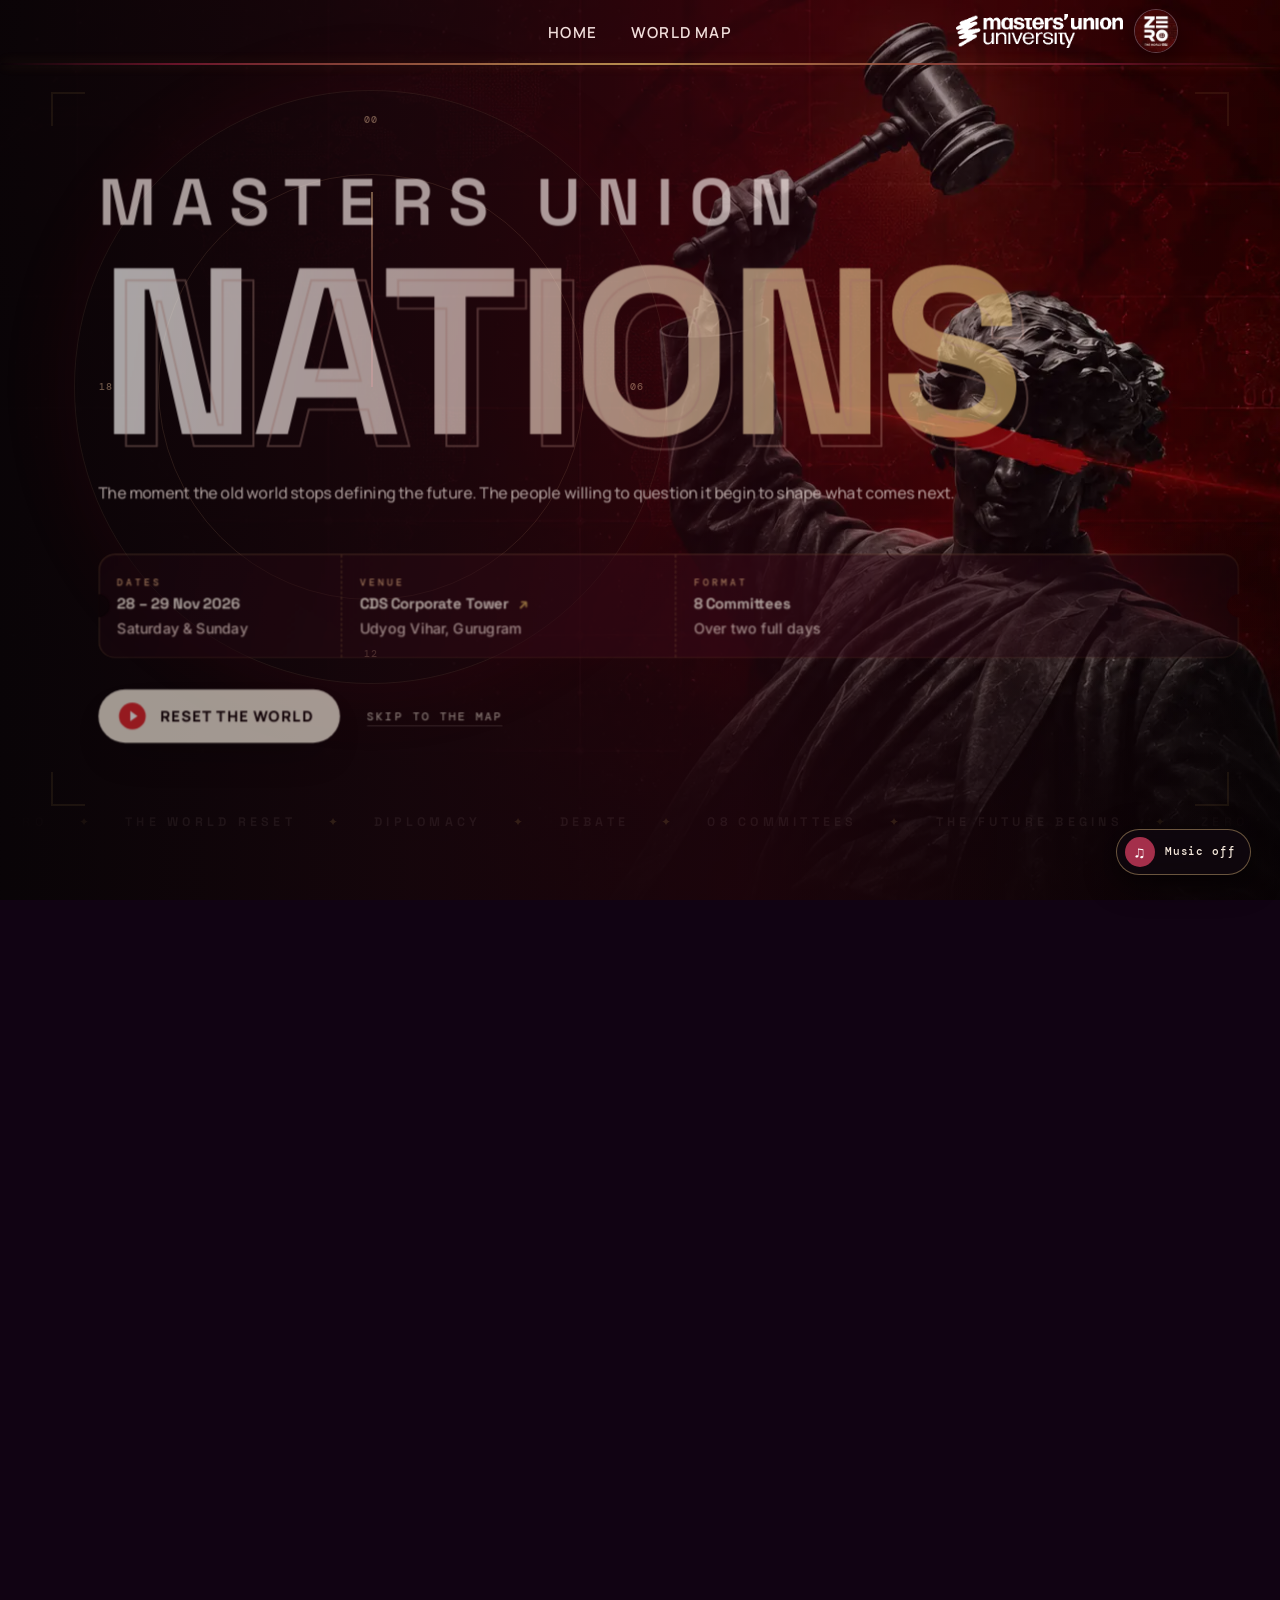
==== commit af3307b9: "Home hero: keep the title clear of the header on every window height Co-Authored-By: Claude Sonnet 5" ====
--- a/index.html
+++ b/index.html
@@ -53,7 +53,7 @@
 <link rel="stylesheet" href="assets/css/unhrc-protest.css?v=unhrc-1" media="print" data-defer onload="this.media='all'">
 <link rel="stylesheet" href="assets/css/unhrc-aippm-editorial.css?v=editorial-1" media="print" data-defer onload="this.media='all'">
 <link rel="stylesheet" href="assets/css/committee-copy-2026.css?v=content-1" media="print" data-defer onload="this.media='all'">
-<link rel="stylesheet" href="assets/css/home-alignment-logo.css?v=alignment-3">
+<link rel="stylesheet" href="assets/css/home-alignment-logo.css?v=alignment-4">
 <link rel="stylesheet" href="assets/css/aippm-loader-box-fit.css?v=photo-loader-hd-2" media="print" data-defer onload="this.media='all'">
 <link rel="stylesheet" href="assets/css/committee-mobile.css?v=phone-1" media="print" data-defer onload="this.media='all'">
 <link rel="stylesheet" href="assets/css/intro-film.css?v=film-5">
--- a/assets/css/home-alignment-logo.css
+++ b/assets/css/home-alignment-logo.css
@@ -116,3 +116,10 @@
     line-height:1.5!important;
   }
 }
+
+/* The hero title never touches the header: leave room under the bar on every screen height, and ease the type down on short windows */
+section#home.lobby{padding-top:clamp(96px,13vh,132px)!important;padding-bottom:clamp(84px,11vh,120px)!important}
+@media(max-height:760px) and (min-width:761px){
+  #home .lobby-title .t1{font-size:clamp(1.1rem,min(3.6vw,6.2vh),3.4rem)!important}
+  #home .lobby-title .t2{font-size:clamp(3rem,min(13vw,21vh),9rem)!important}
+}
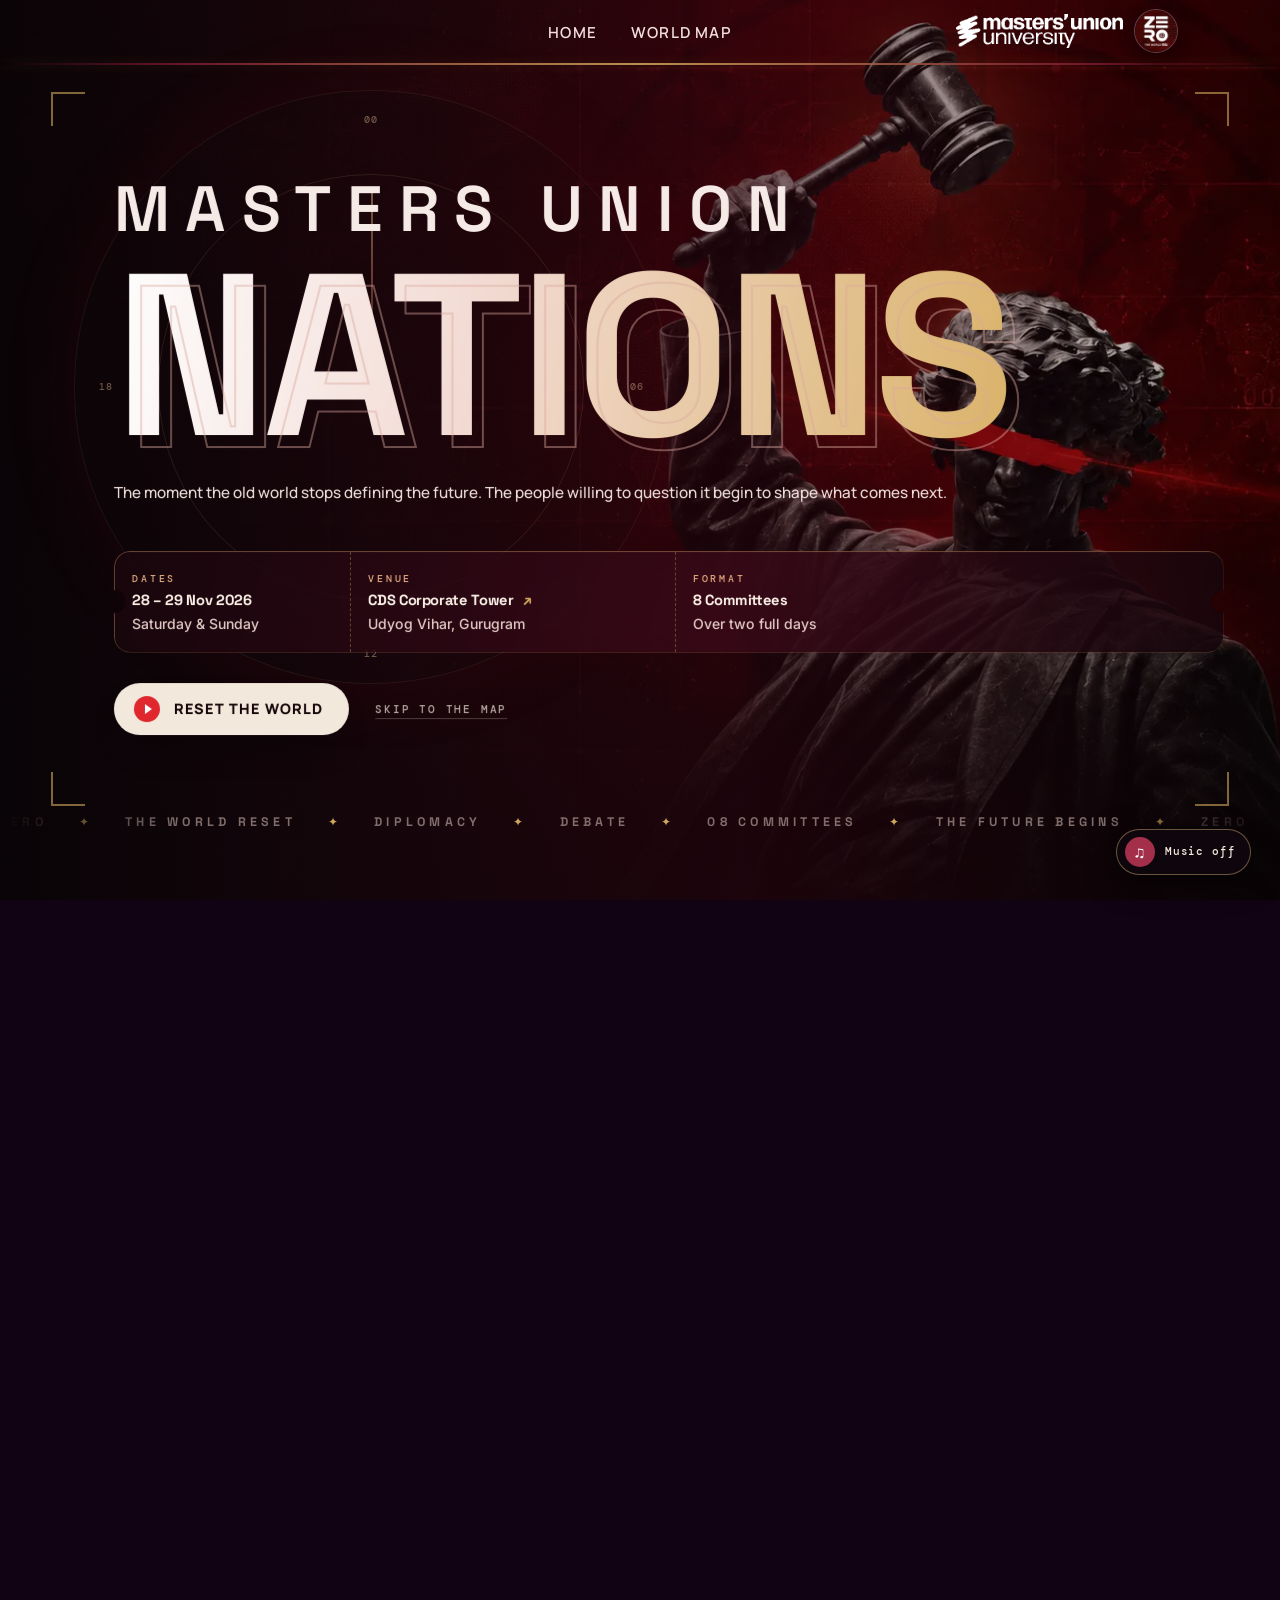
==== commit f7c7c695: "Home: countdown column always fits its four flip clocks; seconds digit no longer clipped Co-Authored" ====
--- a/index.html
+++ b/index.html
@@ -58,6 +58,7 @@
 <link rel="stylesheet" href="assets/css/committee-mobile.css?v=phone-1" media="print" data-defer onload="this.media='all'">
 <link rel="stylesheet" href="assets/css/intro-film.css?v=film-5">
 <link rel="stylesheet" href="assets/css/low-end.css?v=20261029-1">
+<link rel="stylesheet" href="assets/css/home-countdown-fit.css?v=1">
 <script>
 /* Landing stays lean until the map shows (see perf.css). Committee links opened directly never set it. */
 if(location.pathname==='/'||location.pathname==='/index.html'){document.documentElement.classList.add('landing-lean');document.addEventListener('DOMContentLoaded',function(){new MutationObserver(function(_,o){if(document.body.classList.contains('at-map')){document.documentElement.classList.remove('landing-lean');o.disconnect();}}).observe(document.body,{attributes:true,attributeFilter:['class']});});}
--- a/assets/css/home-alignment-logo.css
+++ b/assets/css/home-alignment-logo.css
@@ -123,3 +123,4 @@
   #home .lobby-title .t1{font-size:clamp(1.1rem,min(3.6vw,6.2vh),3.4rem)!important}
   #home .lobby-title .t2{font-size:clamp(3rem,min(13vw,21vh),9rem)!important}
 }
+
--- a/assets/css/home-countdown-fit.css
+++ b/assets/css/home-countdown-fit.css
@@ -0,0 +1,5 @@
+/* The countdown column is never narrower than its four flip clocks, so the seconds digit can't be clipped by the card edge. Loaded last. */
+@media(min-width:1101px){
+  html body #home .pass{grid-template-columns:minmax(0,1.05fr) minmax(0,1.45fr) minmax(0,.95fr) minmax(max-content,1.5fr)!important}
+  html body #home .pass-count{min-width:max-content;padding-right:clamp(18px,1.6vw,26px)}
+}
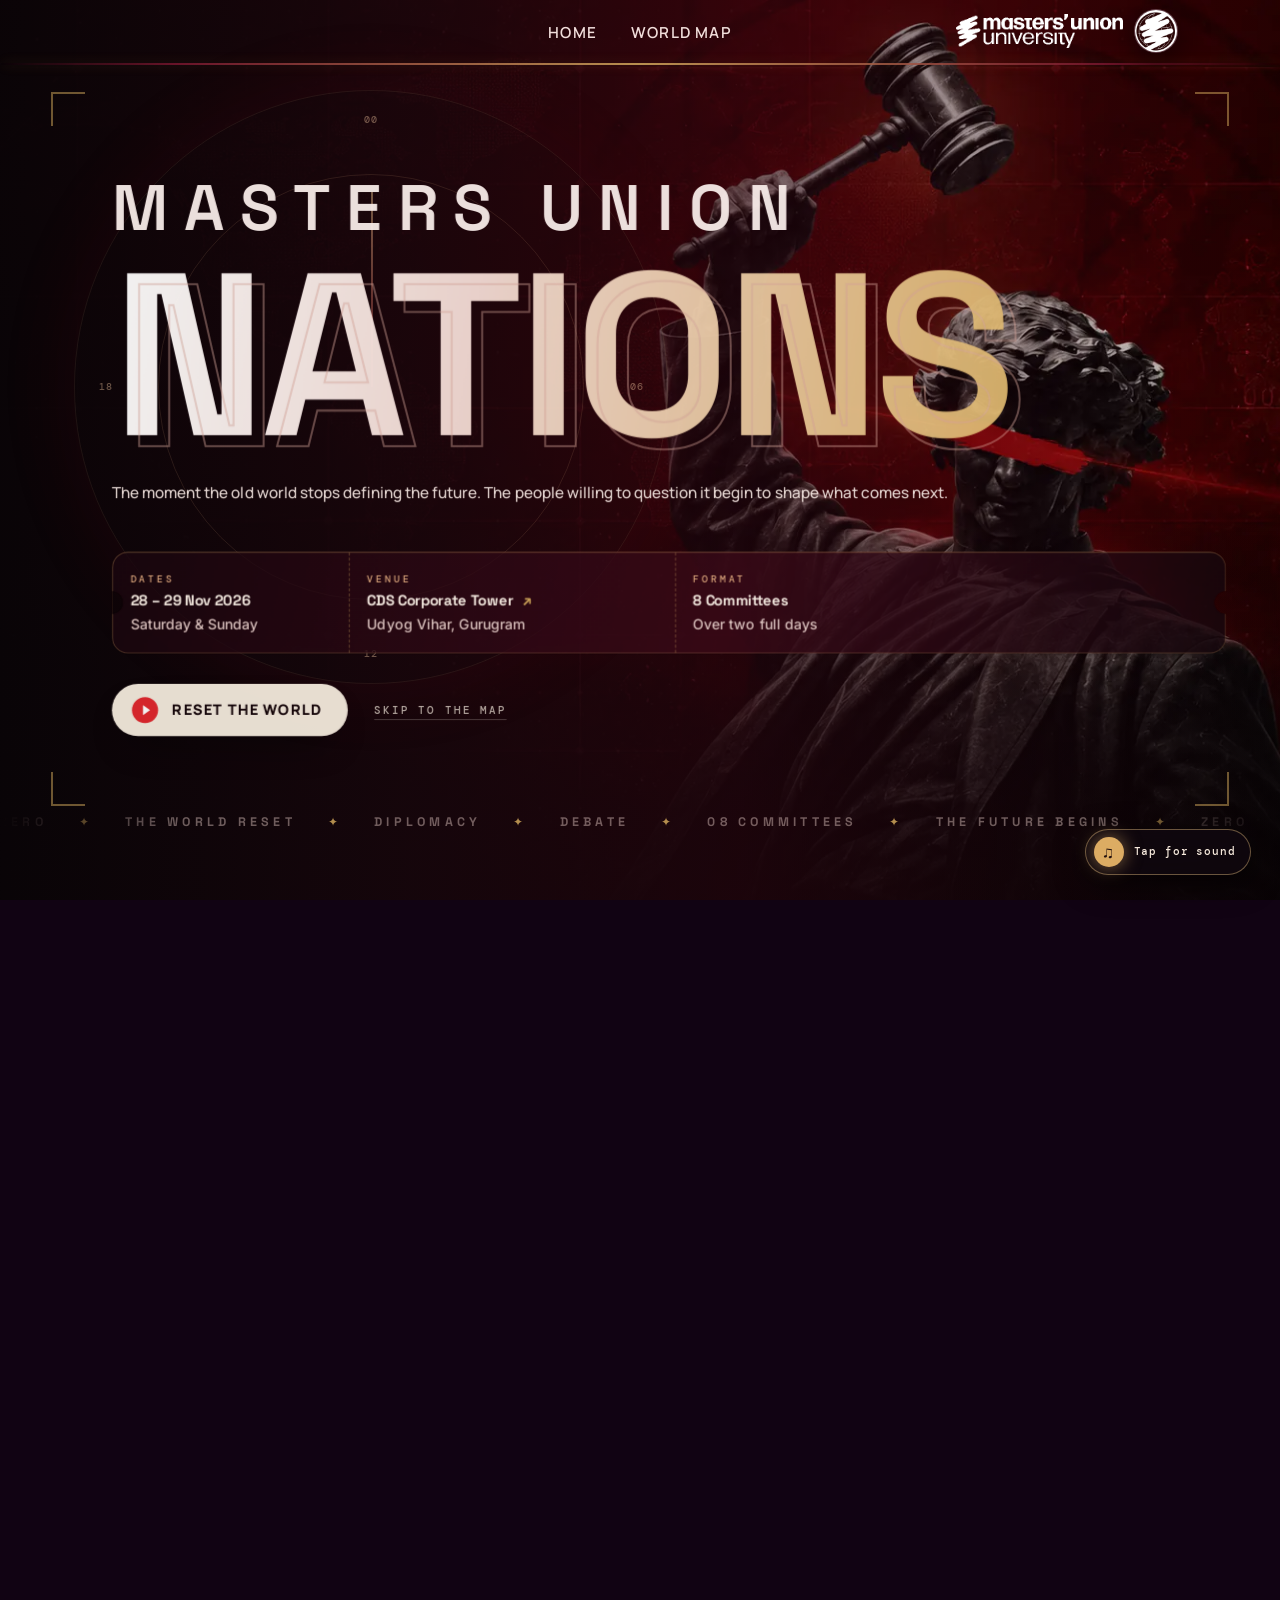
==== commit ff0a00c9: "Content pass: sound on by default, 3,00,000 RIYAL landing prize, no hammer strike, Startup/MCC/IP pa" ====
--- a/index.html
+++ b/index.html
@@ -56,9 +56,10 @@
 <link rel="stylesheet" href="assets/css/home-alignment-logo.css?v=alignment-4">
 <link rel="stylesheet" href="assets/css/aippm-loader-box-fit.css?v=photo-loader-hd-2" media="print" data-defer onload="this.media='all'">
 <link rel="stylesheet" href="assets/css/committee-mobile.css?v=phone-1" media="print" data-defer onload="this.media='all'">
-<link rel="stylesheet" href="assets/css/intro-film.css?v=film-5">
+<link rel="stylesheet" href="assets/css/intro-film.css?v=edits-1">
 <link rel="stylesheet" href="assets/css/low-end.css?v=20261029-1">
 <link rel="stylesheet" href="assets/css/home-countdown-fit.css?v=1">
+<link rel="stylesheet" href="assets/css/committee-edits-2026.css?v=1">
 <script>
 /* Landing stays lean until the map shows (see perf.css). Committee links opened directly never set it. */
 if(location.pathname==='/'||location.pathname==='/index.html'){document.documentElement.classList.add('landing-lean');document.addEventListener('DOMContentLoaded',function(){new MutationObserver(function(_,o){if(document.body.classList.contains('at-map')){document.documentElement.classList.remove('landing-lean');o.disconnect();}}).observe(document.body,{attributes:true,attributeFilter:['class']});});}
@@ -77,7 +78,7 @@
     <a href="#boardroom" data-goto="map">World map</a>
   </nav>
   <a class="mu-university-link" href="#home" data-goto="top" aria-label="Masters’ Union University"><img class="mu-university-wordmark" src="assets/img/masters-union-university-transparent.png" alt="Masters’ Union University" width="418" height="84" decoding="async"></a>
-  <a class="landing-campaign-mark" href="#home" data-goto="top" aria-label="Masters' Union Nations — The World Reset"><img src="assets/img/zero-world-reset-circle.webp" alt="ZERO — The World Reset"></a>
+  <a class="landing-campaign-mark" href="#home" data-goto="top" aria-label="Masters' Union Nations — The World Reset"><img src="assets/img/mun-nations-logo.webp" alt="Masters’ Union Nations"></a>
   <button class="menu-btn" id="menuBtn" aria-label="Menu"><span></span><span></span><span></span></button>
 </header>
 <div class="noise">
@@ -148,7 +149,7 @@
 </button>
 <a class="mu-university-link" href="#home" data-goto="top" aria-label="Masters’ Union University"><img class="mu-university-wordmark" src="assets/img/masters-union-university-transparent.png" alt="Masters’ Union University" width="418" height="84" decoding="async"></a>
 <a class="campaign-mark-link" href="#home" data-goto="top" aria-label="Masters' Union Nations — The World Reset">
-<img src="assets/img/zero-world-reset-circle.webp" alt="ZERO — The World Reset">
+<img src="assets/img/mun-nations-logo.webp" alt="Masters’ Union Nations">
 </a>
 <button class="nav-toggle" id="navToggle" aria-label="Toggle navigation">Menu</button>
 </header>
@@ -318,7 +319,7 @@
 </section>
 
 <section class="dalal-page" id="dalalCommitteePage" role="dialog" aria-modal="true" aria-labelledby="dpTitle" aria-hidden="true">
-<header class="dp-nav"><button id="dalalPageClose" type="button" aria-label="Return to committee map">← <span>World map</span></button><a class="dp-brand" href="#dalalTop">MU <i>/</i> MUN</a><div class="dp-nav-right"><a class="dp-nav-cta" href="#dalalRegister">Register <span>↗</span></a><img class="mu-university-wordmark" src="assets/img/masters-union-university-transparent.png" alt="Masters’ Union University" width="418" height="84" decoding="async"><img class="committee-brand-mark" src="assets/img/zero-world-reset-circle.webp" alt="ZERO — The World Reset"></div></header>
+<header class="dp-nav"><button id="dalalPageClose" type="button" aria-label="Return to committee map">← <span>World map</span></button><a class="dp-brand" href="#dalalTop">MU <i>/</i> MUN</a><div class="dp-nav-right"><a class="dp-nav-cta" href="#dalalRegister">Register <span>↗</span></a><img class="mu-university-wordmark" src="assets/img/masters-union-university-transparent.png" alt="Masters’ Union University" width="418" height="84" decoding="async"><img class="committee-brand-mark" src="assets/img/mun-nations-logo.webp" alt="Masters’ Union Nations"></div></header>
 <main class="dp-scroll" id="dalalPageScroll">
 
 <section class="dp-hero" id="dalalTop"><div class="dp-scene" aria-hidden="true"><div class="dp-bse-panorama"></div><div class="dp-market-display"><div class="dp-market-tape"><span>MU MARKET SIMULATION · EQUITY DESK <b>+1.42%</b> · IPO INDEX <b>+0.86%</b> · DALAL STREET <b>OPEN</b> · </span><span>MU MARKET SIMULATION · EQUITY DESK <b>+1.42%</b> · IPO INDEX <b>+0.86%</b> · DALAL STREET <b>OPEN</b> · </span></div></div><svg class="dp-chart" viewBox="0 0 480 160" preserveAspectRatio="none"><path d="M0 132 L35 117 L61 122 L94 86 L128 94 L156 78 L190 93 L228 56 L264 66 L300 45 L325 68 L355 28 L388 43 L420 19 L480 5"/></svg></div><div class="dp-hero-glow"></div><div class="dp-hero-copy"><p class="dp-eyebrow"><i></i> COMMITTEE 06 &nbsp;·&nbsp; MUMBAI, INDIA</p><h1 id="dpTitle" aria-label="DALAL STREET"><span>DALAL</span><br><em>STREET</em></h1><p class="dp-hero-tagline">WHERE EVERY DECISION MOVES THE MARKET.</p><div class="dp-meta"><span>28—29 NOV 2026</span><span>MASTERS' UNION · GURUGRAM</span></div><div class="dp-hero-actions"><a class="dp-primary" href="#dalalBrief">Explore the committee <b>↓</b></a><button class="mu-dalal-register" type="button">Start registration <b>↓</b></button></div></div><div class="dp-hero-caption"><span>THE BOMBAY STOCK EXCHANGE</span><i>19°04′34″N &nbsp; 72°52′40″E</i></div></section>
@@ -341,7 +342,7 @@
 <div class="cp-nav-right">
 <a class="cp-nav-register" href="#cpRegister">Register <span aria-hidden="true">↗</span></a>
 <img class="mu-university-wordmark" src="assets/img/masters-union-university-transparent.png" alt="Masters’ Union University" width="418" height="84" decoding="async">
-<img class="committee-brand-mark" src="assets/img/zero-world-reset-circle.webp" alt="ZERO — The World Reset">
+<img class="committee-brand-mark" src="assets/img/mun-nations-logo.webp" alt="Masters’ Union Nations">
 </div>
 </header>
 <main class="cp-scroll" id="committeePageScroll" tabindex="-1">
@@ -519,12 +520,12 @@
 <div class="toast" id="toast">
 </div>
 <button class="journey-music-toggle" id="journeyMusicToggle" type="button" aria-pressed="false" aria-label="Turn on soundtrack"><span class="journey-music-icon" aria-hidden="true">♫</span><span class="journey-music-label">Music off</span></button>
-<script src="assets/js/soundscape.js?v=low-spec-1"></script>
-<script src="assets/js/home.js?v=low-spec-1"></script>
+<script src="assets/js/soundscape.js?v=edits-1"></script>
+<script src="assets/js/home.js?v=edits-2"></script>
 <script src="assets/js/hero-strike.js?v=low-spec-1"></script>
-<script src="assets/js/boardroom.js?v=low-spec-1">
+<script src="assets/js/boardroom.js?v=edits-1">
 </script>
-<script src="assets/js/journey-audio.js?v=low-spec-1"></script>
+<script src="assets/js/journey-audio.js?v=edits-1"></script>
 <script type="module" src="assets/js/dalal-crash.js?v=reset-1"></script>
 <script type="module" src="assets/js/startup-launch.js?v=reset-1"></script>
 <script src="assets/js/mcc-night-flight.js?v=reset-1"></script>
@@ -535,12 +536,12 @@
 <script src="assets/js/committee-sequence.js?v=perf-1"></script>
 <script src="assets/js/warmup.js?v=low-spec-1"></script>
 <script src="assets/js/committee-cinematics.js?v=low-spec-1"></script>
-<script src="assets/js/committee-v2.js?v=low-spec-1"></script>
+<script src="assets/js/committee-v2.js?v=edits-1"></script>
 <script src="assets/js/committee-mobile.js?v=phone-1"></script>
 <script src="assets/vendor/qrcode-generator-1.4.4.min.js"></script>
 <script src="assets/js/icard.js?v=reset-1"></script>
 <script src="assets/js/page-routes.js?v=routes-1"></script>
 <script src="assets/js/committee-itineraries.js?v=order-of-business-1"></script>
-<script type="module" src="assets/js/intro-film.js?v=low-spec-1"></script>
+<script type="module" src="assets/js/intro-film.js?v=edits-1"></script>
 </body>
 </html>
--- a/assets/css/intro-film.css
+++ b/assets/css/intro-film.css
@@ -116,3 +116,6 @@
   .film.is-on .film-line{animation:none}
   .film-venue .ln{clip-path:none;transform:none}
 }
+
+/* the currency word in front of the prize digits */
+.film-odo .cur{align-self:center;margin-right:.28em;font-size:.3em;font-weight:700;letter-spacing:.22em}
--- a/assets/css/committee-edits-2026.css
+++ b/assets/css/committee-edits-2026.css
@@ -0,0 +1,12 @@
+/* 30 Oct content edits: STARTUP has no prize section; MCC and IP show a counting number instead of the cheque; IP mandate is one paragraph */
+.committee-page[data-committee="STARTUP"] #cpAwards{display:none!important}
+
+.committee-page[data-committee="IP"] #cpBrief .cp-section-label h2,
+.committee-page[data-committee="IP"] #cpBrief #cpIntro,
+.committee-page[data-committee="IP"] #cpBrief #cpSkills{display:none!important}
+
+html body #cpAwardsList .rv-prize-count{display:flex!important;justify-content:flex-start;align-items:center;min-height:0!important}
+html body #cpAwardsList .rv-count{display:grid;gap:10px;padding:clamp(8px,2vw,22px) 0}
+html body #cpAwardsList .rv-count small{font:500 .72rem/1 var(--f-mono,"DM Mono",monospace);letter-spacing:.28em;color:var(--brass,#d2a95c)}
+html body #cpAwardsList .rv-count b{font:800 clamp(3.4rem,11vw,9rem)/.95 var(--f-display,"Manrope",sans-serif);letter-spacing:-.05em;color:var(--ivory,#f3e9dc);font-variant-numeric:tabular-nums;text-shadow:0 0 44px color-mix(in srgb,var(--committee-accent,#d2a95c) 45%,transparent)}
+@media(max-width:640px){html body #cpAwardsList .rv-count b{font-size:clamp(3rem,16vw,5rem)}}
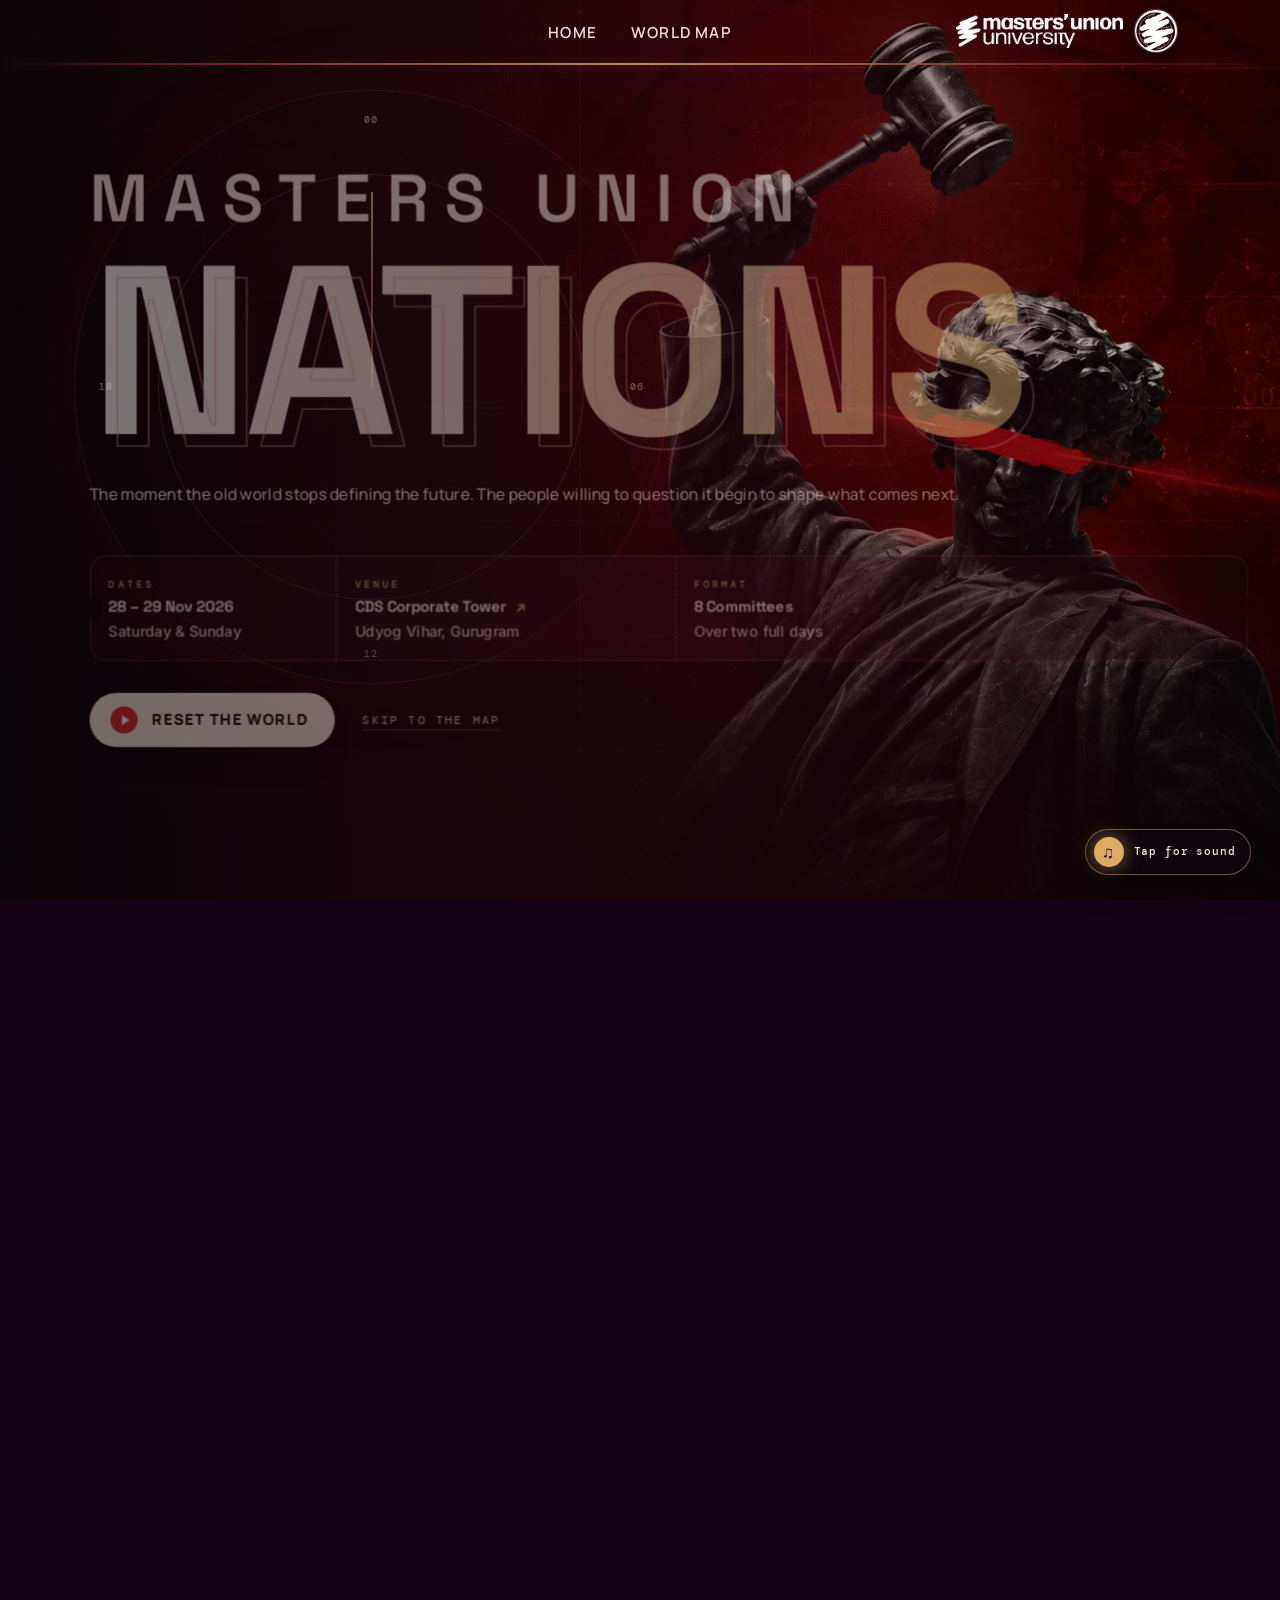
==== commit 73b1c449: "Landing prize: tiny italic 'rial' in the corner of the number Co-Authored-By: Claude Sonnet 5.5 <nor" ====
--- a/index.html
+++ b/index.html
@@ -56,7 +56,7 @@
 <link rel="stylesheet" href="assets/css/home-alignment-logo.css?v=alignment-4">
 <link rel="stylesheet" href="assets/css/aippm-loader-box-fit.css?v=photo-loader-hd-2" media="print" data-defer onload="this.media='all'">
 <link rel="stylesheet" href="assets/css/committee-mobile.css?v=phone-1" media="print" data-defer onload="this.media='all'">
-<link rel="stylesheet" href="assets/css/intro-film.css?v=edits-1">
+<link rel="stylesheet" href="assets/css/intro-film.css?v=rial-2">
 <link rel="stylesheet" href="assets/css/low-end.css?v=20261029-1">
 <link rel="stylesheet" href="assets/css/home-countdown-fit.css?v=1">
 <link rel="stylesheet" href="assets/css/committee-edits-2026.css?v=1">
@@ -542,6 +542,6 @@
 <script src="assets/js/icard.js?v=reset-1"></script>
 <script src="assets/js/page-routes.js?v=routes-1"></script>
 <script src="assets/js/committee-itineraries.js?v=order-of-business-1"></script>
-<script type="module" src="assets/js/intro-film.js?v=edits-1"></script>
+<script type="module" src="assets/js/intro-film.js?v=rial-1"></script>
 </body>
 </html>
--- a/assets/css/intro-film.css
+++ b/assets/css/intro-film.css
@@ -117,5 +117,6 @@
   .film-venue .ln{clip-path:none;transform:none}
 }
 
-/* the currency word in front of the prize digits */
-.film-odo .cur{align-self:center;margin-right:.28em;font-size:.3em;font-weight:700;letter-spacing:.22em}
+/* the currency, very small, in the bottom-right corner of the number */
+.film-odo{position:relative}
+.film-odo .cur{position:absolute;right:-.02em;bottom:-.1em;margin:0;align-self:auto;font:italic 600 .16em/1 var(--f-display,"Manrope",sans-serif);letter-spacing:.02em;color:rgba(243,233,220,.8);text-transform:none}
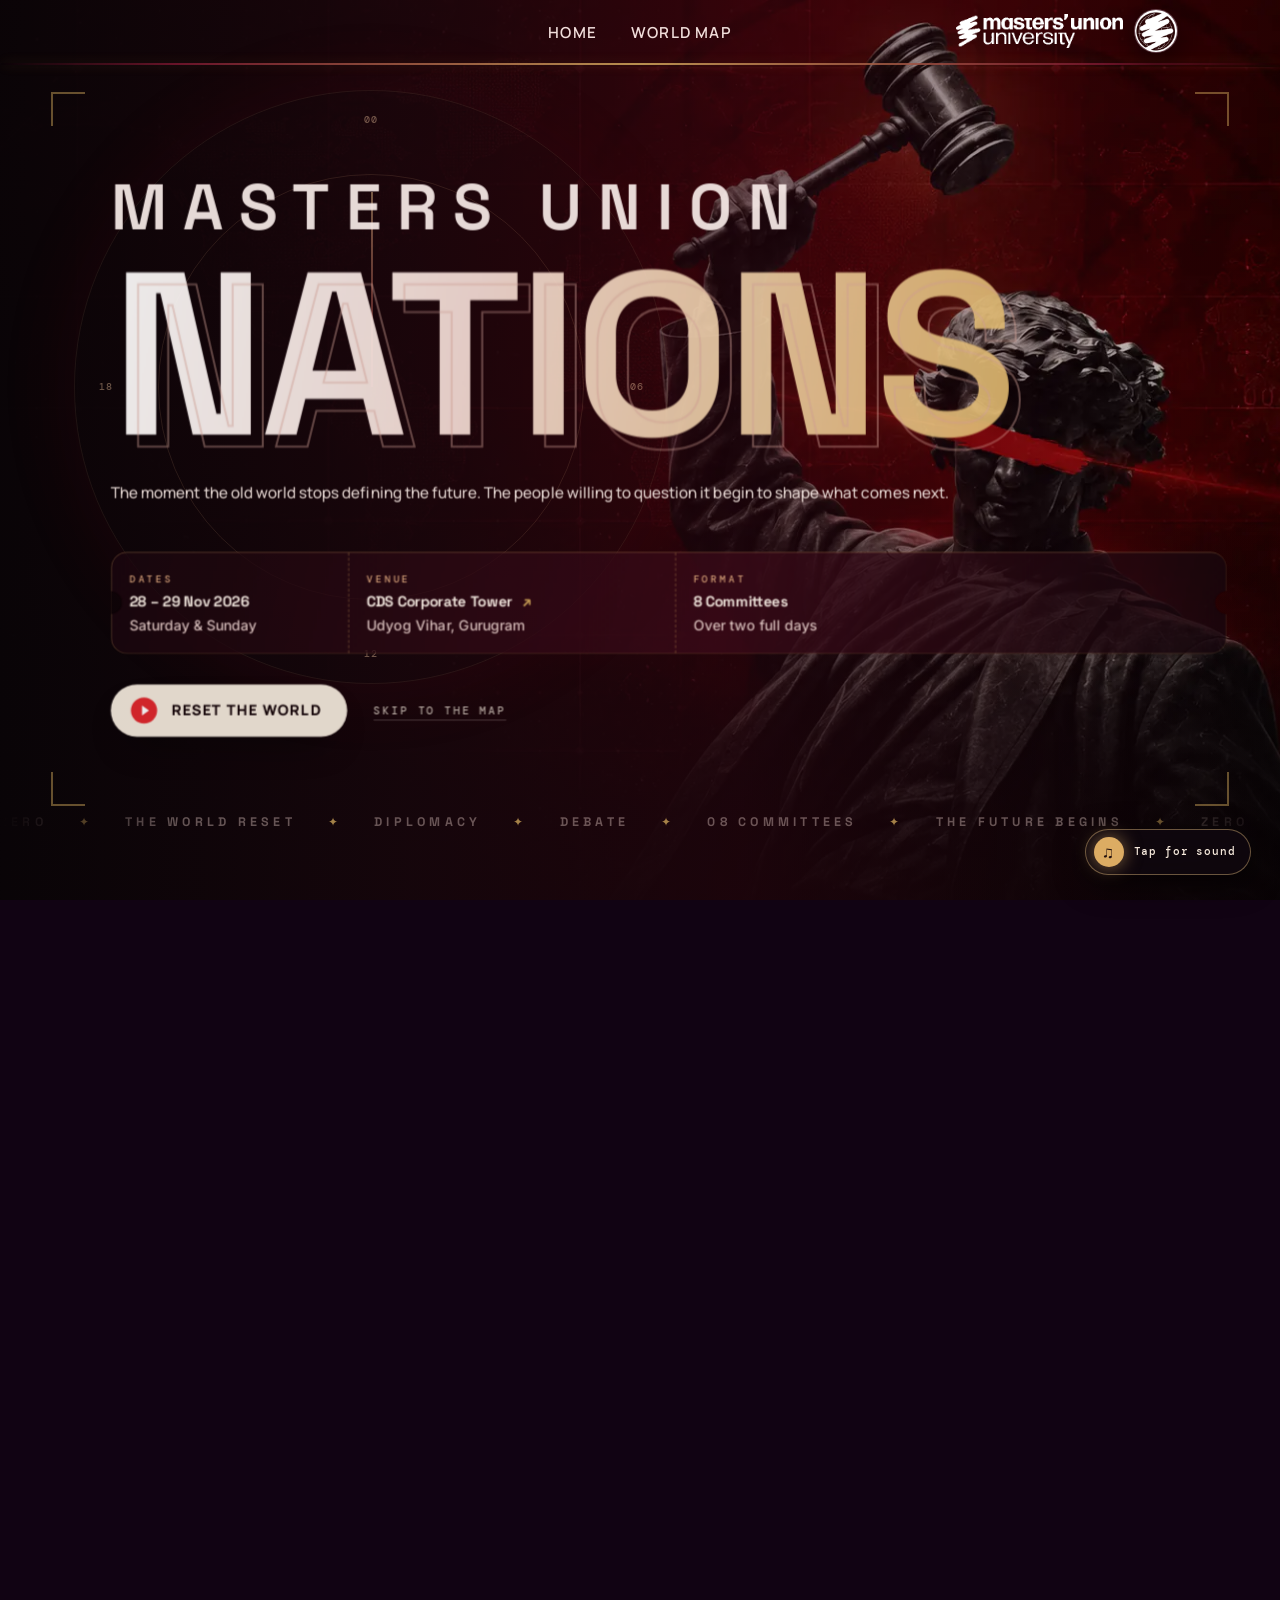
==== commit f1d577d6: "MCC: mandate title on a single line Co-Authored-By: Claude Sonnet 5.5 <noreply@anthropic.com>" ====
--- a/index.html
+++ b/index.html
@@ -59,7 +59,7 @@
 <link rel="stylesheet" href="assets/css/intro-film.css?v=rial-2">
 <link rel="stylesheet" href="assets/css/low-end.css?v=20261029-1">
 <link rel="stylesheet" href="assets/css/home-countdown-fit.css?v=1">
-<link rel="stylesheet" href="assets/css/committee-edits-2026.css?v=1">
+<link rel="stylesheet" href="assets/css/committee-edits-2026.css?v=3">
 <script>
 /* Landing stays lean until the map shows (see perf.css). Committee links opened directly never set it. */
 if(location.pathname==='/'||location.pathname==='/index.html'){document.documentElement.classList.add('landing-lean');document.addEventListener('DOMContentLoaded',function(){new MutationObserver(function(_,o){if(document.body.classList.contains('at-map')){document.documentElement.classList.remove('landing-lean');o.disconnect();}}).observe(document.body,{attributes:true,attributeFilter:['class']});});}
--- a/assets/css/committee-edits-2026.css
+++ b/assets/css/committee-edits-2026.css
@@ -10,3 +10,8 @@
 html body #cpAwardsList .rv-count small{font:500 .72rem/1 var(--f-mono,"DM Mono",monospace);letter-spacing:.28em;color:var(--brass,#d2a95c)}
 html body #cpAwardsList .rv-count b{font:800 clamp(3.4rem,11vw,9rem)/.95 var(--f-display,"Manrope",sans-serif);letter-spacing:-.05em;color:var(--ivory,#f3e9dc);font-variant-numeric:tabular-nums;text-shadow:0 0 44px color-mix(in srgb,var(--committee-accent,#d2a95c) 45%,transparent)}
 @media(max-width:640px){html body #cpAwardsList .rv-count b{font-size:clamp(3rem,16vw,5rem)}}
+
+/* MCC mandate title on a single line: AFTER Life. */
+.committee-page[data-committee="MCC"] #cpBrief .cp-section-label h2{white-space:nowrap}
+.committee-page[data-committee="MCC"] #cpBrief .cp-section-label h2 br{display:none}
+.committee-page[data-committee="MCC"] #cpBrief .cp-section-label h2 em{margin-left:.22em}
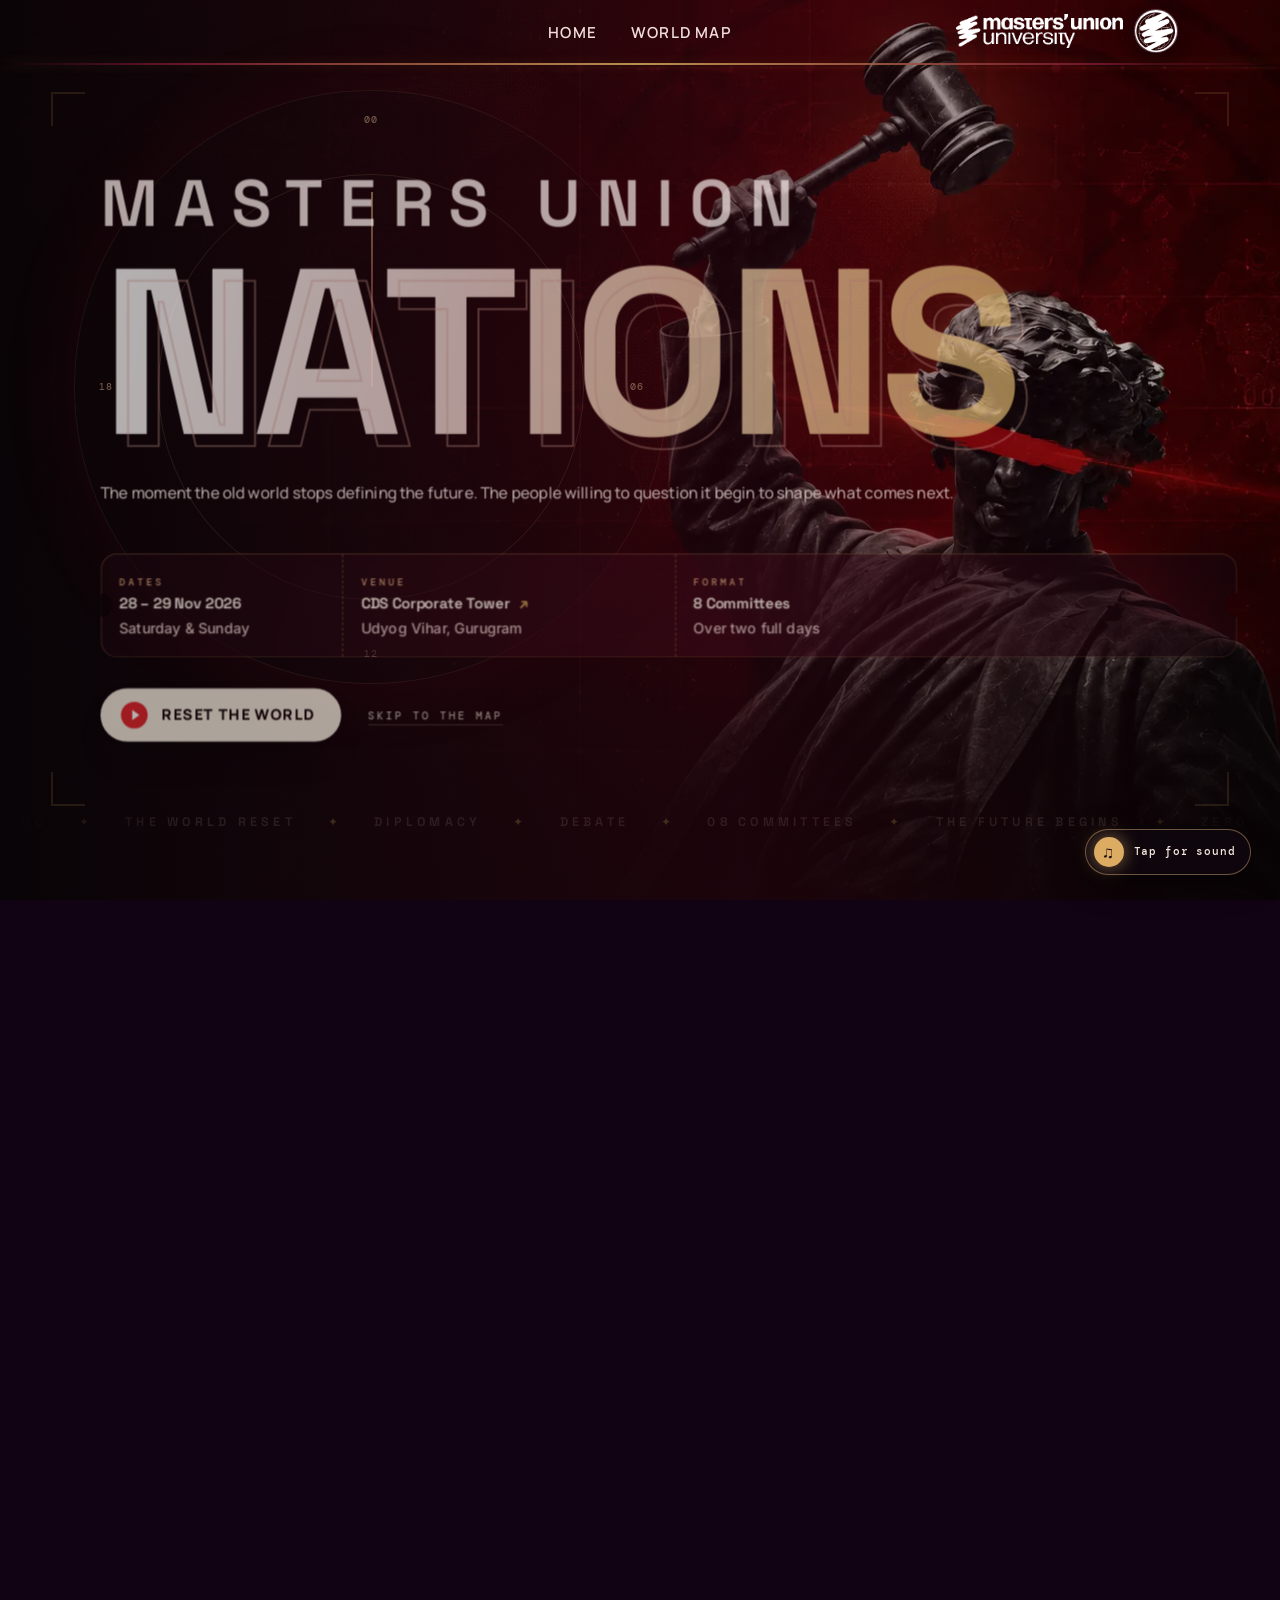
==== commit c142198f: "IP: bring back 'THE SUMMIT, on the record.' in the mandate section Co-Authored-By: Claude Sonnet 5.5" ====
--- a/index.html
+++ b/index.html
@@ -59,7 +59,7 @@
 <link rel="stylesheet" href="assets/css/intro-film.css?v=rial-2">
 <link rel="stylesheet" href="assets/css/low-end.css?v=20261029-1">
 <link rel="stylesheet" href="assets/css/home-countdown-fit.css?v=1">
-<link rel="stylesheet" href="assets/css/committee-edits-2026.css?v=3">
+<link rel="stylesheet" href="assets/css/committee-edits-2026.css?v=4">
 <script>
 /* Landing stays lean until the map shows (see perf.css). Committee links opened directly never set it. */
 if(location.pathname==='/'||location.pathname==='/index.html'){document.documentElement.classList.add('landing-lean');document.addEventListener('DOMContentLoaded',function(){new MutationObserver(function(_,o){if(document.body.classList.contains('at-map')){document.documentElement.classList.remove('landing-lean');o.disconnect();}}).observe(document.body,{attributes:true,attributeFilter:['class']});});}
--- a/assets/css/committee-edits-2026.css
+++ b/assets/css/committee-edits-2026.css
@@ -1,7 +1,6 @@
 /* 30 Oct content edits: STARTUP has no prize section; MCC and IP show a counting number instead of the cheque; IP mandate is one paragraph */
 .committee-page[data-committee="STARTUP"] #cpAwards{display:none!important}
 
-.committee-page[data-committee="IP"] #cpBrief .cp-section-label h2,
 .committee-page[data-committee="IP"] #cpBrief #cpIntro,
 .committee-page[data-committee="IP"] #cpBrief #cpSkills{display:none!important}
 
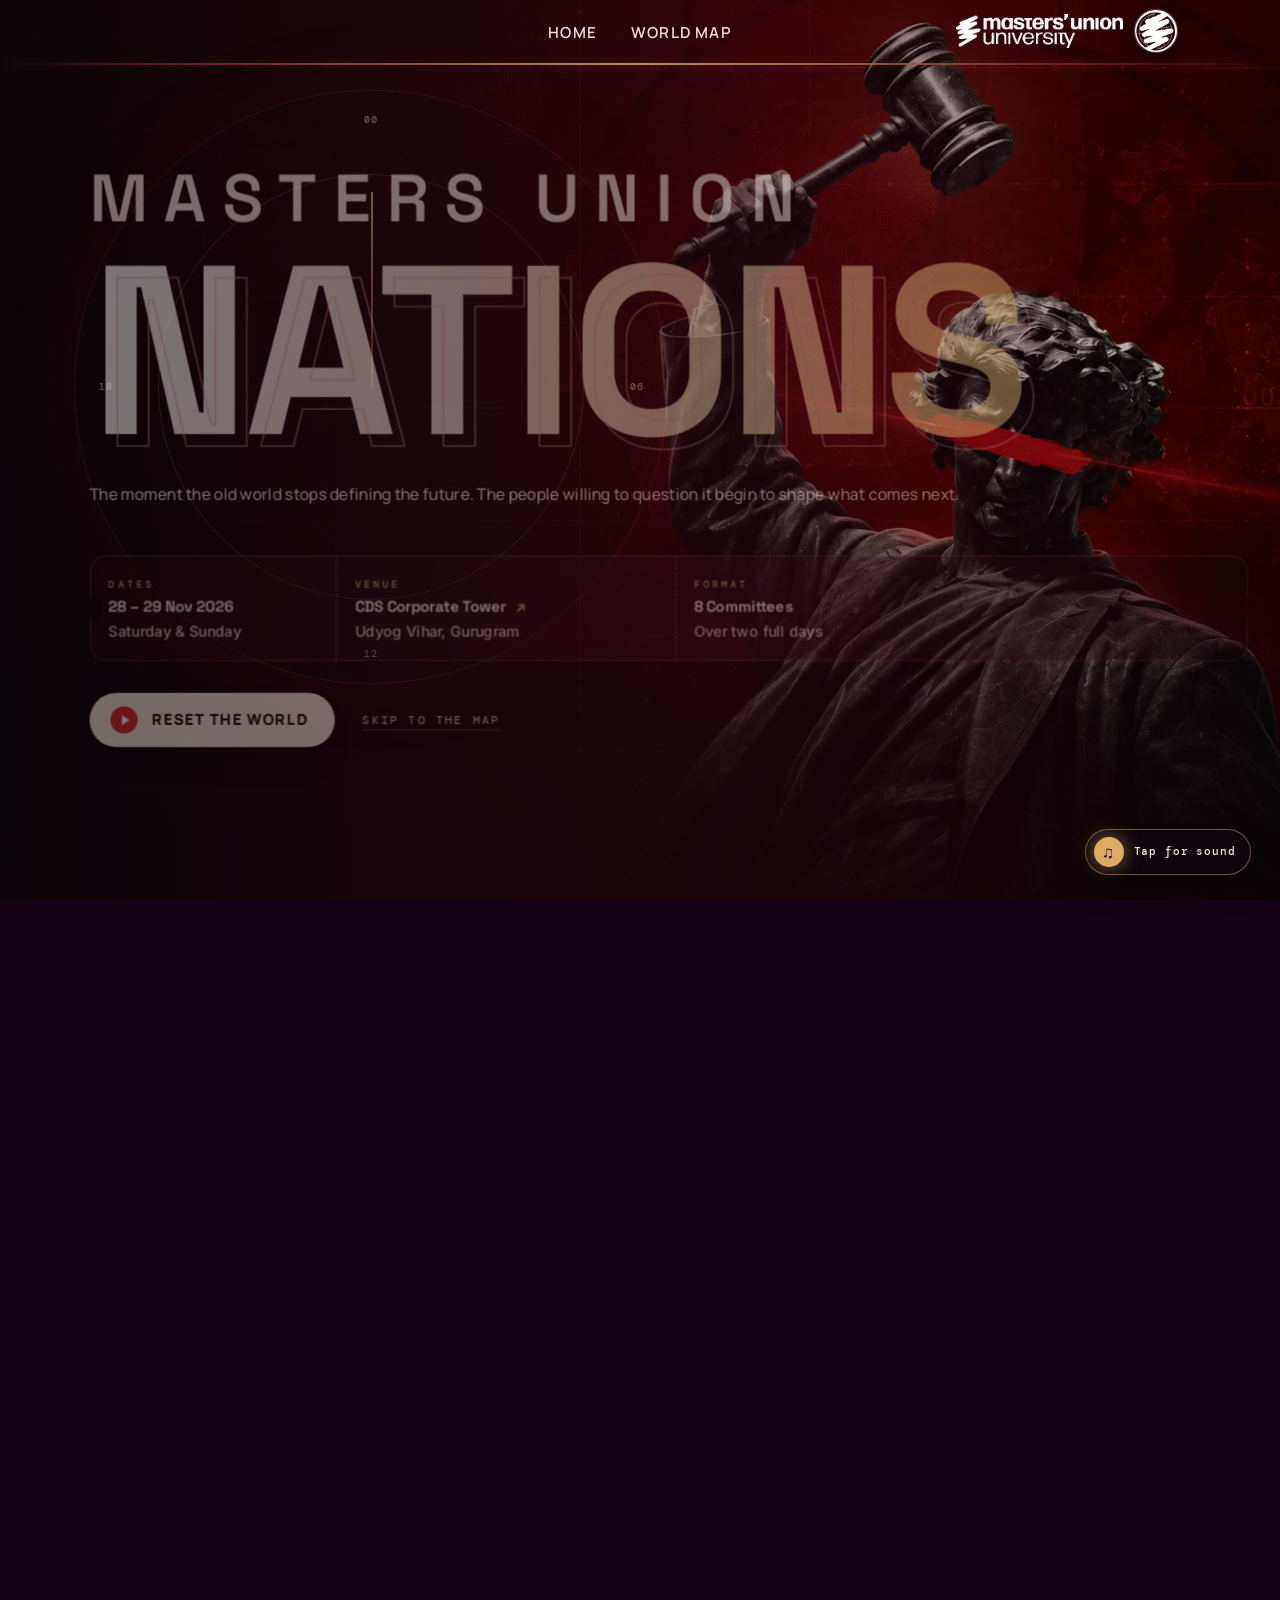
==== commit cc467220: "Landing: remove the star-field canvas, the blurred orb drift and the spinning ring to cut lag Co-Aut" ====
--- a/index.html
+++ b/index.html
@@ -60,6 +60,7 @@
 <link rel="stylesheet" href="assets/css/low-end.css?v=20261029-1">
 <link rel="stylesheet" href="assets/css/home-countdown-fit.css?v=1">
 <link rel="stylesheet" href="assets/css/committee-edits-2026.css?v=4">
+<link rel="stylesheet" href="assets/css/landing-lite.css?v=1">
 <script>
 /* Landing stays lean until the map shows (see perf.css). Committee links opened directly never set it. */
 if(location.pathname==='/'||location.pathname==='/index.html'){document.documentElement.classList.add('landing-lean');document.addEventListener('DOMContentLoaded',function(){new MutationObserver(function(_,o){if(document.body.classList.contains('at-map')){document.documentElement.classList.remove('landing-lean');o.disconnect();}}).observe(document.body,{attributes:true,attributeFilter:['class']});});}
@@ -521,7 +522,7 @@
 </div>
 <button class="journey-music-toggle" id="journeyMusicToggle" type="button" aria-pressed="false" aria-label="Turn on soundtrack"><span class="journey-music-icon" aria-hidden="true">♫</span><span class="journey-music-label">Music off</span></button>
 <script src="assets/js/soundscape.js?v=edits-1"></script>
-<script src="assets/js/home.js?v=edits-2"></script>
+<script src="assets/js/home.js?v=lite-1"></script>
 <script src="assets/js/hero-strike.js?v=low-spec-1"></script>
 <script src="assets/js/boardroom.js?v=edits-1">
 </script>
--- a/assets/css/landing-lite.css
+++ b/assets/css/landing-lite.css
@@ -0,0 +1,4 @@
+/* Landing: three always-on effects removed to keep the hero light on weak laptops */
+#home .lobby-glow{animation:none!important;filter:blur(60px)!important;will-change:auto!important}
+#home .hero-ring{animation:none!important}
+#stars{display:none!important}
